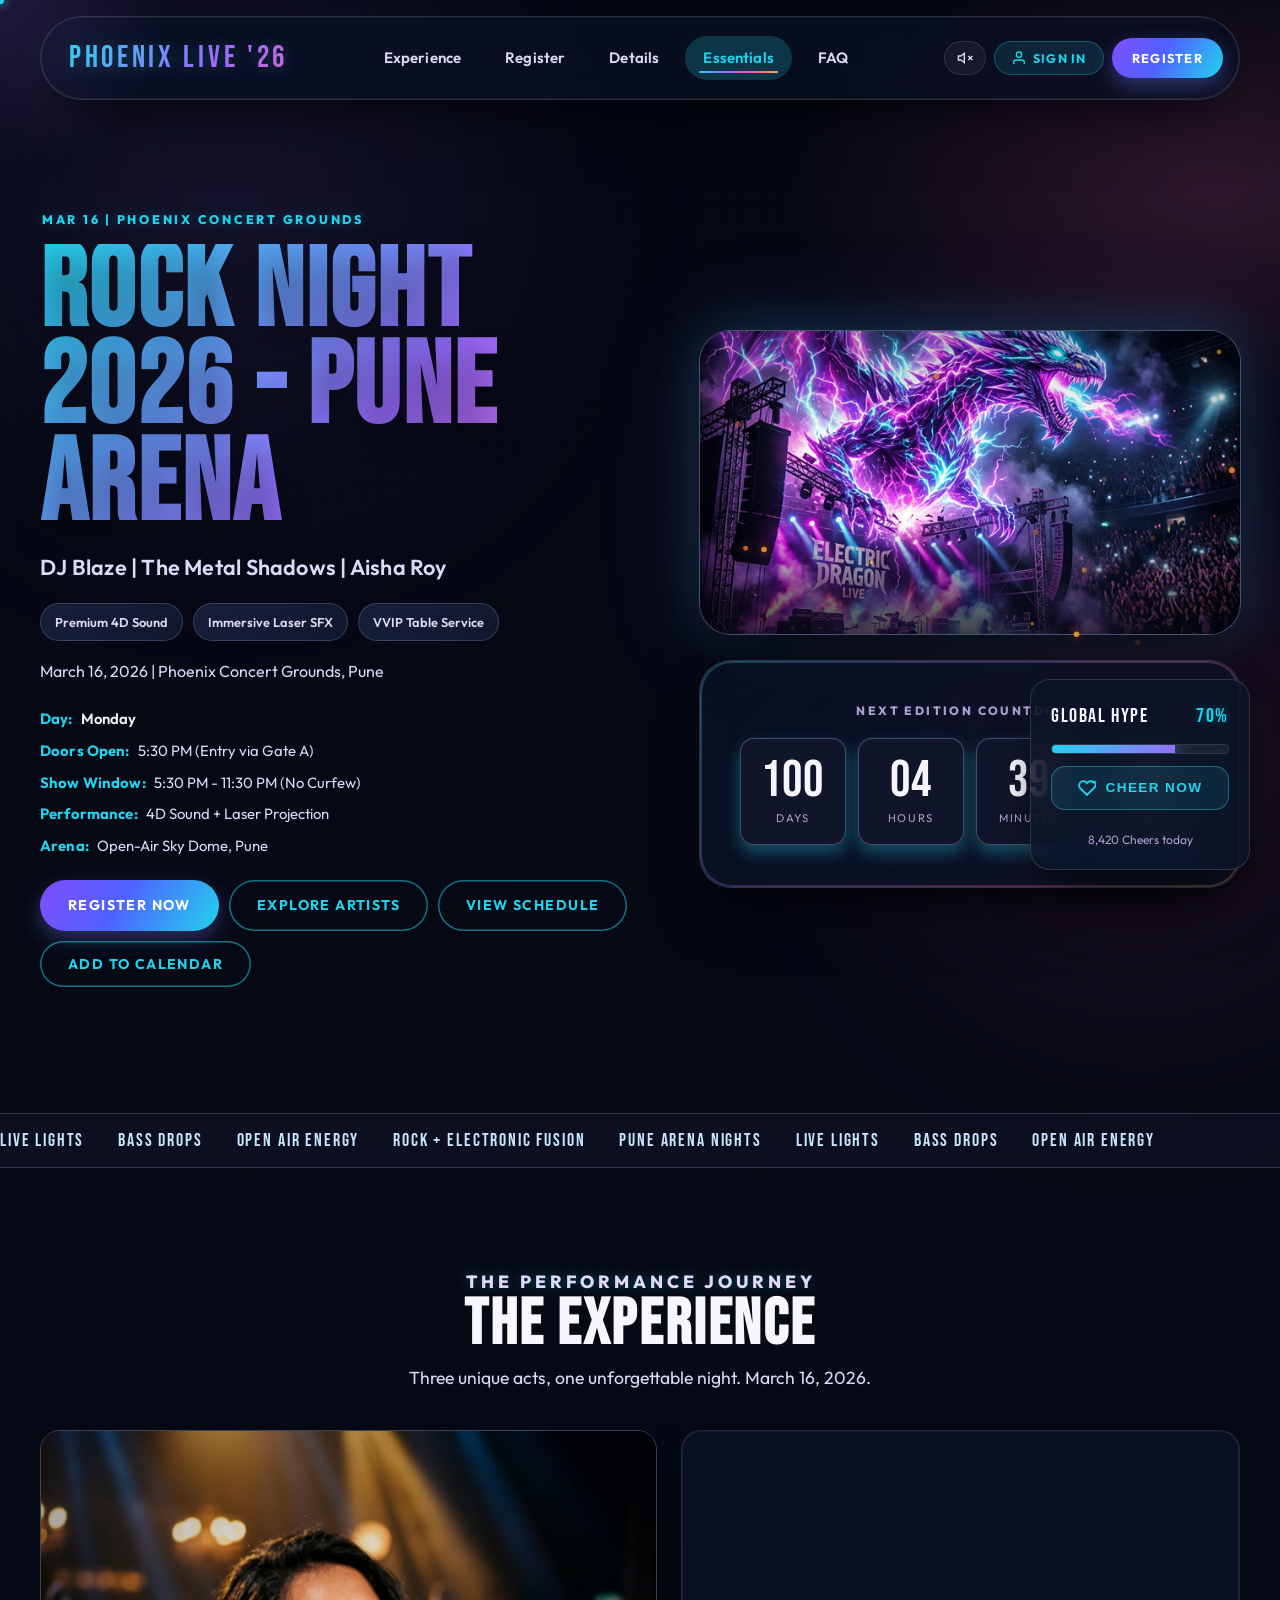
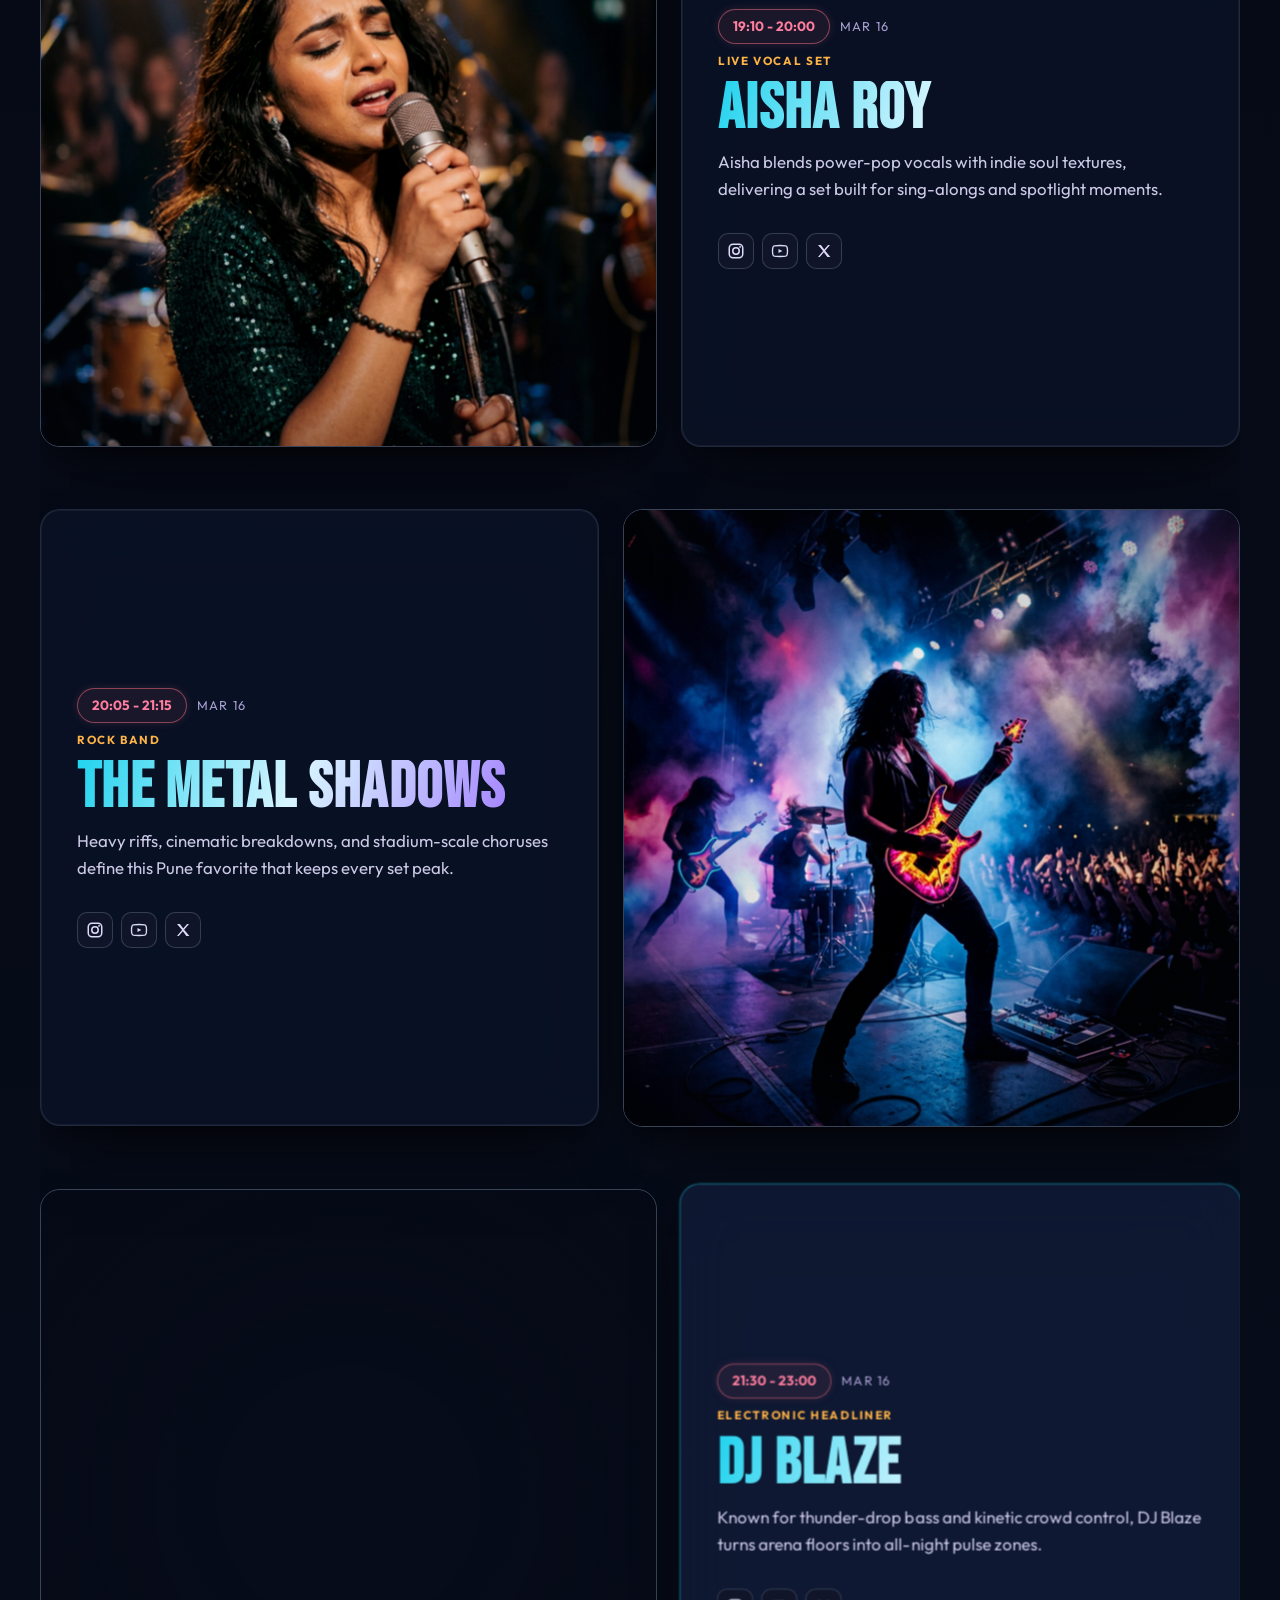
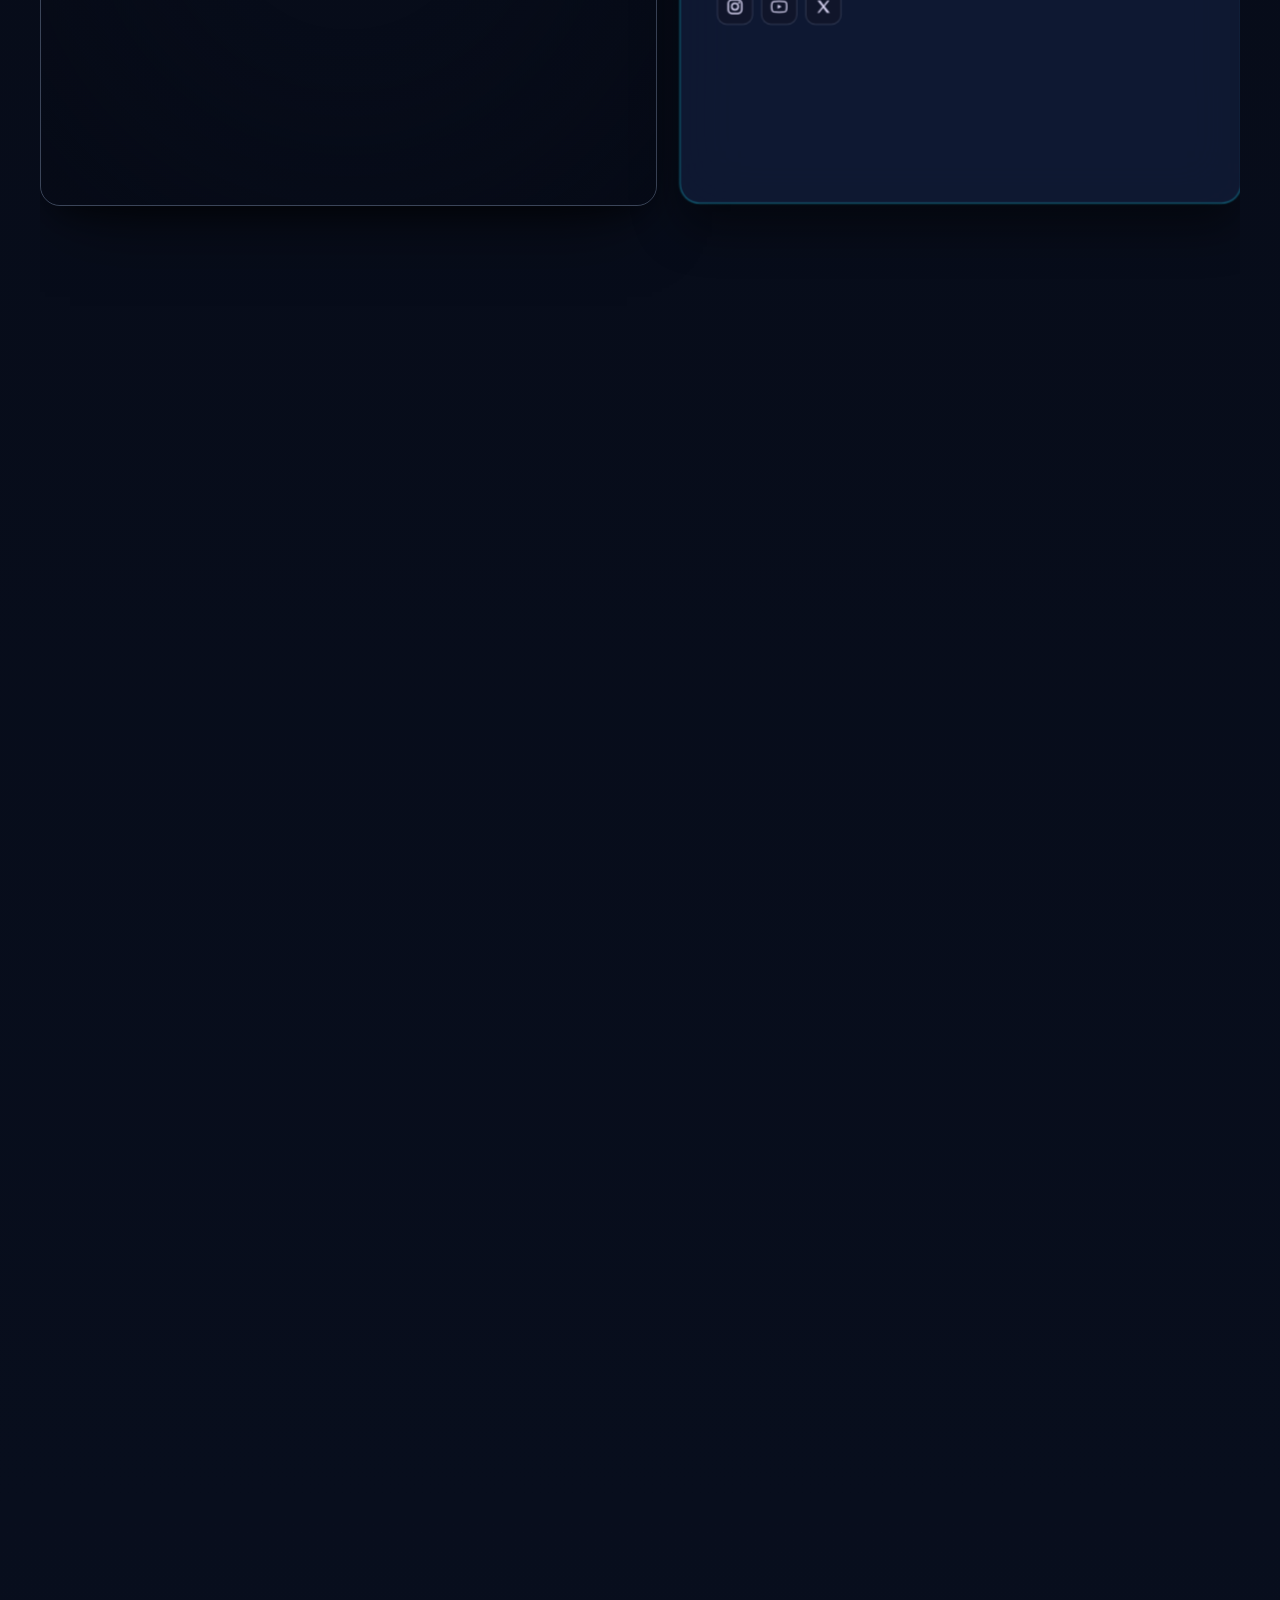
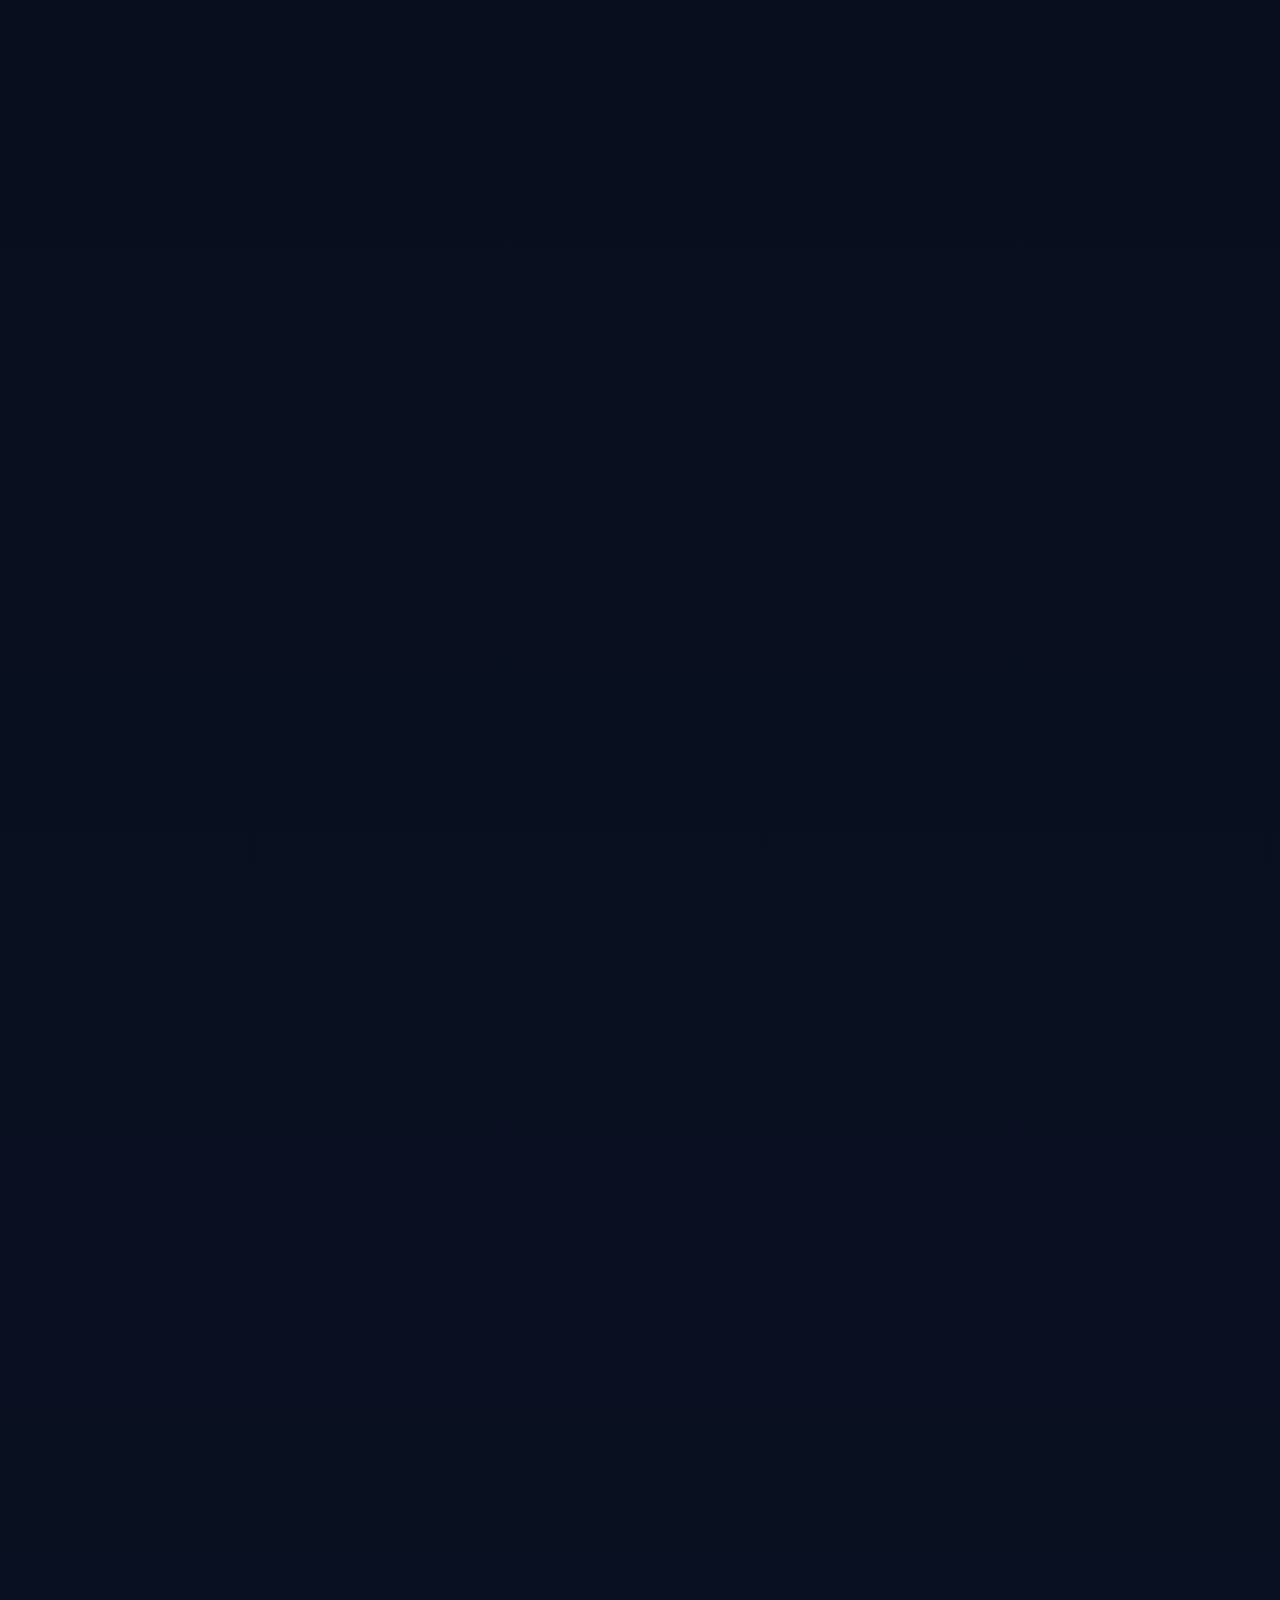
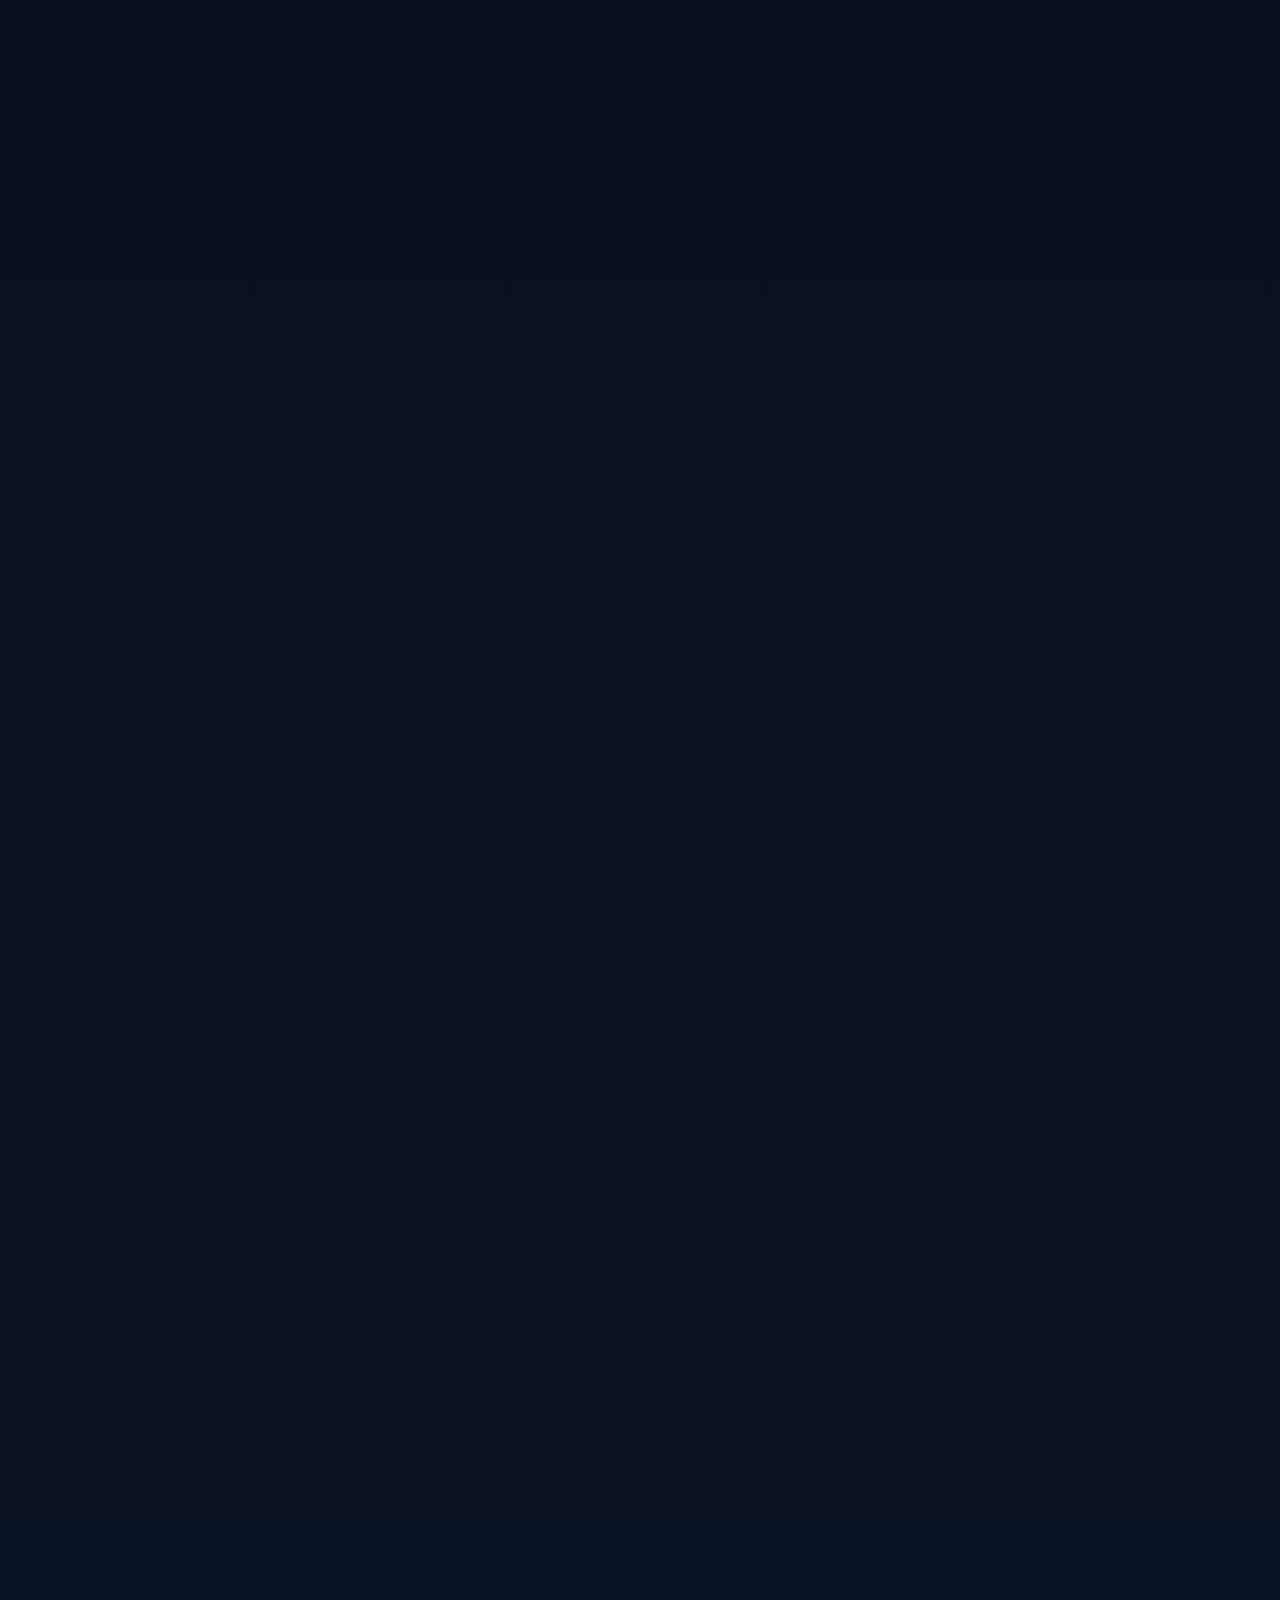
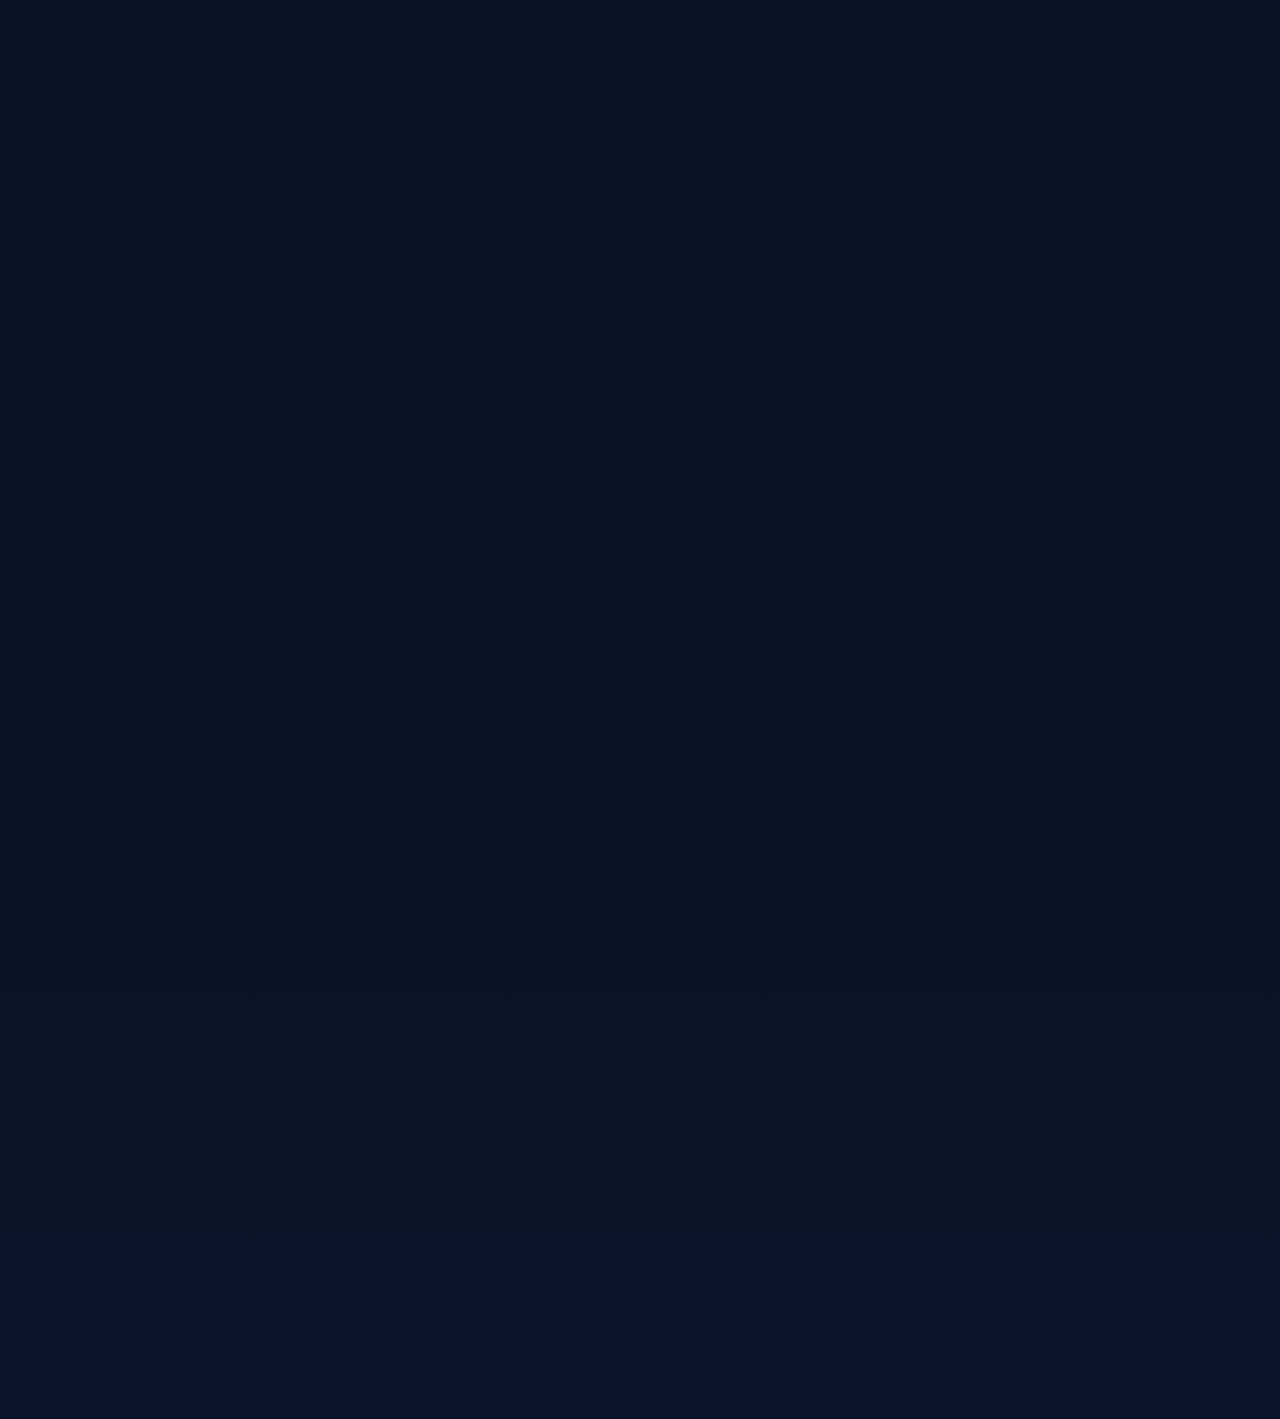
==== index.html @ 8faa4c9f "Fix: Restored stable background audio (Midnight Ride) and Spotify tracks for artist modals" ====
<!DOCTYPE html>
<html lang="en">

<head>
  <meta charset="UTF-8" />
  <meta name="viewport" content="width=device-width, initial-scale=1.0" />
  <title>PHOENIX LIVE '26 | Rock Night - Pune Arena</title>
  <meta name="description"
    content="Official event landing page for Rock Night 2026 - Pune Arena featuring DJ Blaze, The Metal Shadows, and Aisha Roy." />
  <meta name="theme-color" content="#050812" />
  <link rel="canonical" href="https://vishh70.github.io/Live-Concert-Event-Landing-Page/" />
  <link rel="preconnect" href="https://fonts.googleapis.com" />
  <link rel="preconnect" href="https://fonts.gstatic.com" crossorigin />
  <link href="https://fonts.googleapis.com/css2?family=Bebas+Neue&family=Outfit:wght@300;400;500;600;700&display=swap"
    rel="stylesheet" />
  <link rel="icon" type="image/svg+xml" href="assets/favicon.svg" />
  <link rel="manifest" href="manifest.webmanifest" />
  <link rel="preload" as="image" href="electric_dragon_concert_hero_1772381931809.png" fetchpriority="high" />

  <meta property="og:title" content="PHOENIX LIVE '26 | Rock Night" />
  <meta property="og:description"
    content="Witness Pune's biggest live music event of 2026. Featuring DJ Blaze, The Metal Shadows, and Aisha Roy." />
  <meta property="og:type" content="website" />
  <meta property="og:url" content="https://vishh70.github.io/Live-Concert-Event-Landing-Page/" />
  <meta property="og:image" content="assets/dj-blaze.webp" />
  <meta name="twitter:card" content="summary_large_image" />
  <meta name="twitter:title" content="PHOENIX LIVE '26 | Rock Night" />
  <meta name="twitter:description"
    content="Witness Pune's biggest live music event of 2026. Featuring DJ Blaze, The Metal Shadows, and Aisha Roy." />
  <meta name="twitter:image" content="assets/dj-blaze.webp" />
  <script type="application/ld+json">
    {
      "@context": "https://schema.org",
      "@type": "MusicEvent",
      "name": "PHOENIX LIVE '26 - Pune Arena",
      "startDate": "2026-03-16T17:30:00+05:30",
      "endDate": "2026-03-16T23:00:00+05:30",
      "eventStatus": "https://schema.org/EventScheduled",
      "eventAttendanceMode": "https://schema.org/OfflineEventAttendanceMode",
      "location": {
        "@type": "Place",
        "name": "Phoenix Concert Grounds",
        "address": {
          "@type": "PostalAddress",
          "addressLocality": "Pune",
          "addressRegion": "Maharashtra",
          "addressCountry": "IN"
        }
      },
      "organizer": {
        "@type": "Organization",
        "name": "C C Company"
      },
      "performer": [
        {
          "@type": "MusicGroup",
          "name": "The Metal Shadows"
        },
        {
          "@type": "MusicGroup",
          "name": "DJ Blaze"
        },
        {
          "@type": "Person",
          "name": "Aisha Roy"
        }
      ]
    }
  </script>

  <link rel="stylesheet" href="styles.css" />
</head>

<body>
  <!-- Preloader -->
  <div id="preloader" class="preloader" aria-hidden="true">
    <div class="preloader__content">
      <div class="preloader__ring"></div>
      <div class="preloader__ring preloader__ring--2"></div>
      <div class="preloader__brand">PHOENIX LIVE '26</div>
      <p class="preloader__tagline">Rock Night 2026</p>
      <div class="preloader__bar-track">
        <div class="preloader__bar-fill" id="preloader-bar"></div>
      </div>
    </div>
  </div>

  <div id="custom-cursor" class="custom-cursor" aria-hidden="true"></div>
  <div class="ambient ambient--one" aria-hidden="true"></div>
  <div class="ambient ambient--two" aria-hidden="true"></div>
  <div class="noise-layer" aria-hidden="true"></div>
  <a class="skip-link" href="#main-content">Skip to content</a>
  <noscript class="noscript-banner">Enable JavaScript for countdown, smooth navigation, and form feedback.</noscript>
  <div class="scroll-progress" aria-hidden="true"><span id="scroll-progress-bar"></span></div>

  <header class="site-header glass">
    <a class="brand" href="#hero">PHOENIX LIVE '26</a>
    <nav aria-label="Primary">
      <ul class="nav-links" id="primary-nav">
        <li><a href="#experience">Experience</a></li>
        <li><a href="#register">Register</a></li>
        <li><a href="#details">Details</a></li>
        <li><a href="#essentials">Essentials</a></li>
        <li><a href="#rules-faq">FAQ</a></li>
      </ul>
    </nav>
    <div class="header-actions">
      <button class="btn btn--small btn--audio" id="audio-toggle" type="button" aria-label="Toggle Ambient Audio" title="Play Ambient Sound">
        <svg id="audio-icon-off" viewBox="0 0 24 24" width="16" height="16" fill="none" stroke="currentColor" stroke-width="2">
          <polygon points="11 5 6 9 2 9 2 15 6 15 11 19 11 5"></polygon>
          <line x1="23" y1="9" x2="17" y2="15"></line>
          <line x1="17" y1="9" x2="23" y2="15"></line>
        </svg>
        <svg id="audio-icon-on" viewBox="0 0 24 24" width="16" height="16" fill="none" stroke="currentColor" stroke-width="2" style="display: none;">
          <polygon points="11 5 6 9 2 9 2 15 6 15 11 19 11 5"></polygon>
          <path d="M19.07 4.93a10 10 0 0 1 0 14.14M15.54 8.46a5 5 0 0 1 0 7.07"></path>
        </svg>
      </button>
      <button class="btn btn--small btn--account" id="account-badge" type="button" aria-label="Account">
        <svg viewBox="0 0 24 24" width="16" height="16" fill="none" stroke="currentColor" stroke-width="2">
          <path d="M20 21v-2a4 4 0 0 0-4-4H8a4 4 0 0 0-4 4v2" />
          <circle cx="12" cy="7" r="4" />
        </svg>
        <span id="account-badge-label">Sign In</span>
      </button>
      <a class="btn btn--small" href="#register">Register</a>
    </div>
    <button class="hamburger" aria-label="Toggle navigation menu" aria-expanded="false" aria-controls="primary-nav">
      <span></span><span></span><span></span>
    </button>
  </header>
  <button class="nav-backdrop" id="nav-backdrop" type="button" aria-label="Close menu" hidden></button>

  <main id="main-content">
    <section id="hero" class="hero section">
      <div class="hero__copy reveal">
        <p class="eyebrow">Mar 16 | Phoenix Concert Grounds</p>
        <h1 class="glitch-hover" data-text="Rock Night 2026 - Pune Arena">Rock Night 2026 - Pune Arena</h1>
        <p class="hero__lineup">DJ Blaze | The Metal Shadows | Aisha Roy</p>
        <div class="hero__chips" aria-label="Event highlights">
          <span>Premium 4D Sound</span>
          <span>Immersive Laser SFX</span>
          <span>VVIP Table Service</span>
        </div>
        <p class="hero__meta">
          <time id="event-date-time" datetime="2026-03-16T17:30:00+05:30">March 16, 2026</time> | Phoenix Concert
          Grounds, Pune
        </p>
        <ul class="hero__facts" aria-label="Event quick facts">
          <li><span>Day:</span> <strong id="event-day-label">Monday Night</strong></li>
          <li><span>Doors Open:</span> 5:30 PM (Entry via Gate A)</li>
          <li><span>Show Window:</span> 5:30 PM - 11:30 PM (No Curfew)</li>
          <li><span>Performance:</span> 4D Sound + Laser Projection</li>
          <li><span>Arena:</span> Open-Air Sky Dome, Pune</li>
        </ul>
        <div class="hero__actions">
          <a class="btn" href="#register">Register Now</a>
          <a class="btn btn--ghost" href="#experience">Explore Artists</a>
          <a class="btn btn--ghost" href="#details">View Schedule</a>
          <button class="btn btn--ghost" id="add-calendar-btn" type="button">Add To Calendar</button>
        </div>
        <p class="calendar-status" id="calendar-status" aria-live="polite" role="status"></p>
      </div>

      <div class="hero__visual reveal parallax" id="hero-visual-area" data-speed="0.12">
        <canvas id="ember-canvas" aria-hidden="true"></canvas>
        <div class="hero__image-wrap">
          <img src="electric_dragon_concert_hero_1772381931809.png"
            alt="Majestic electric dragon emerging from the stage" class="hero__dragon" width="1600" height="900"
            decoding="async" fetchpriority="high" />
        </div>
        <aside class="countdown glass" aria-label="Event countdown timer" role="timer" aria-live="off">
          <p class="countdown__label" aria-live="polite">Countdown Snapshot</p>
          <div class="countdown__grid">
            <div class="counter">
              <span class="counter__value" data-unit="days">18</span>
              <span class="counter__unit">Days</span>
            </div>
            <div class="counter">
              <span class="counter__value" data-unit="hours">06</span>
              <span class="counter__unit">Hours</span>
            </div>
            <div class="counter">
              <span class="counter__value" data-unit="minutes">42</span>
              <span class="counter__unit">Minutes</span>
            </div>
            <div class="counter">
              <span class="counter__value" data-unit="seconds">10</span>
              <span class="counter__unit">Seconds</span>
            </div>
          </div>
        </aside>
      </div>
    </section>

    <section class="marquee-section" aria-label="Concert vibe banner">
      <div class="marquee-track">
        <span>LIVE LIGHTS</span>
        <span>BASS DROPS</span>
        <span>OPEN AIR ENERGY</span>
        <span>ROCK + ELECTRONIC FUSION</span>
        <span>PUNE ARENA NIGHTS</span>
        <span>LIVE LIGHTS</span>
        <span>BASS DROPS</span>
        <span>OPEN AIR ENERGY</span>
      </div>
    </section>

    <section id="experience" class="section">
      <div class="section-heading reveal">
        <p class="eyebrow">The Performance Journey</p>
        <h2>The Experience</h2>
        <p>Three unique acts, one unforgettable night. March 16, 2026.</p>
      </div>

      <div class="experience-stack">
        <article class="spotlight-section artist-card reveal active" id="spotlight-aisha" data-artist="aisha-roy">
          <div class="spotlight-image">
            <img src="assets/aisha-roy.webp" alt="Aisha Roy performing live vocal set." loading="lazy" decoding="async"
              width="640" height="640" />
          </div>
          <div class="spotlight-content glass">
            <div class="spotlight-header">
              <span class="spotlight-time">19:10 - 20:00</span>
              <span class="spotlight-date">Mar 16</span>
            </div>
            <span class="artist-role">Live Vocal Set</span>
            <h3>Aisha Roy</h3>
            <p>Aisha blends power-pop vocals with indie soul textures, delivering a set built for sing-alongs and
              spotlight moments.</p>
            <div class="artist-social" aria-label="Aisha Roy social links">
              <a href="https://instagram.com" target="_blank" rel="noopener noreferrer"
                aria-label="Aisha Roy on Instagram">
                <svg viewBox="0 0 24 24" width="18" height="18" aria-hidden="true">
                  <rect x="3" y="3" width="18" height="18" rx="5" ry="5" fill="none" stroke="currentColor"
                    stroke-width="2" />
                  <circle cx="12" cy="12" r="4.3" fill="none" stroke="currentColor" stroke-width="2" />
                  <circle cx="17.4" cy="6.6" r="1.2" fill="currentColor" />
                </svg>
              </a>
              <a href="https://youtube.com" target="_blank" rel="noopener noreferrer" aria-label="Aisha Roy on YouTube">
                <svg viewBox="0 0 24 24" width="18" height="18" aria-hidden="true">
                  <path
                    d="M22 12c0 2.2-.2 3.8-.6 5-.3.8-.9 1.4-1.7 1.7-1.2.4-3 .6-7.7.6s-6.5-.2-7.7-.6c-.8-.3-1.4-.9-1.7-1.7-.4-1.2-.6-2.8-.6-5s.2-3.8.6-5c.3-.8.9-1.4 1.7-1.7 1.2-.4 3-.6 7.7-.6s6.5.2 7.7.6c.8.3 1.4.9 1.7 1.7.4 1.2.6 2.8.6 5Z"
                    fill="none" stroke="currentColor" stroke-width="1.8" />
                  <path d="M10 9.2v5.6L15.2 12 10 9.2Z" fill="currentColor" />
                </svg>
              </a>
              <a href="https://x.com" target="_blank" rel="noopener noreferrer" aria-label="Aisha Roy on X">
                <svg viewBox="0 0 24 24" width="18" height="18" aria-hidden="true">
                  <path d="M4 4h3.9l4.4 6.1L17.4 4H20l-6.5 7.6L20.5 20h-4l-4.7-6.5L6.4 20H4l6.8-8L4 4Z"
                    fill="currentColor" />
                </svg>
              </a>
            </div>
          </div>
        </article>

        <article class="spotlight-section artist-card reveal" id="spotlight-metal" data-artist="metal-shadows">
          <div class="spotlight-image">
            <img src="assets/metal-shadows.webp" alt="The Metal Shadows rock band live performance." loading="lazy"
              decoding="async" width="640" height="640" />
          </div>
          <div class="spotlight-content glass">
            <div class="spotlight-header">
              <span class="spotlight-time">20:05 - 21:15</span>
              <span class="spotlight-date">Mar 16</span>
            </div>
            <span class="artist-role">Rock Band</span>
            <h3>The Metal Shadows</h3>
            <p>Heavy riffs, cinematic breakdowns, and stadium-scale choruses define this Pune favorite that keeps every
              set peak.</p>
            <div class="artist-social" aria-label="The Metal Shadows social links">
              <a href="https://instagram.com" target="_blank" rel="noopener noreferrer"
                aria-label="The Metal Shadows on Instagram">
                <svg viewBox="0 0 24 24" width="18" height="18" aria-hidden="true">
                  <rect x="3" y="3" width="18" height="18" rx="5" ry="5" fill="none" stroke="currentColor"
                    stroke-width="2" />
                  <circle cx="12" cy="12" r="4.3" fill="none" stroke="currentColor" stroke-width="2" />
                  <circle cx="17.4" cy="6.6" r="1.2" fill="currentColor" />
                </svg>
              </a>
              <a href="https://youtube.com" target="_blank" rel="noopener noreferrer"
                aria-label="The Metal Shadows on YouTube">
                <svg viewBox="0 0 24 24" width="18" height="18" aria-hidden="true">
                  <path
                    d="M22 12c0 2.2-.2 3.8-.6 5-.3.8-.9 1.4-1.7 1.7-1.2.4-3 .6-7.7.6s-6.5-.2-7.7-.6c-.8-.3-1.4-.9-1.7-1.7-.4-1.2-.6-2.8-.6-5s.2-3.8.6-5c.3-.8.9-1.4 1.7-1.7 1.2-.4 3-.6 7.7-.6s6.5.2 7.7.6c.8.3 1.4.9 1.7 1.7.4 1.2.6 2.8.6 5Z"
                    fill="none" stroke="currentColor" stroke-width="1.8" />
                  <path d="M10 9.2v5.6L15.2 12 10 9.2Z" fill="currentColor" />
                </svg>
              </a>
              <a href="https://x.com" target="_blank" rel="noopener noreferrer" aria-label="The Metal Shadows on X">
                <svg viewBox="0 0 24 24" width="18" height="18" aria-hidden="true">
                  <path d="M4 4h3.9l4.4 6.1L17.4 4H20l-6.5 7.6L20.5 20h-4l-4.7-6.5L6.4 20H4l6.8-8L4 4Z"
                    fill="currentColor" />
                </svg>
              </a>
            </div>
          </div>
        </article>

        <article class="spotlight-section artist-card reveal" id="spotlight-blaze" data-artist="dj-blaze">
          <div class="spotlight-image">
            <img src="assets/dj-blaze.webp" alt="DJ Blaze electronic headliner performance." loading="lazy"
              decoding="async" width="640" height="640" />
          </div>
          <div class="spotlight-content glass">
            <div class="spotlight-header">
              <span class="spotlight-time">21:30 - 23:00</span>
              <span class="spotlight-date">Mar 16</span>
            </div>
            <span class="artist-role">Electronic Headliner</span>
            <h3>DJ Blaze</h3>
            <p>Known for thunder-drop bass and kinetic crowd control, DJ Blaze turns arena floors into all-night pulse
              zones.</p>
            <div class="artist-social" aria-label="DJ Blaze social links">
              <a href="https://instagram.com" target="_blank" rel="noopener noreferrer"
                aria-label="DJ Blaze on Instagram">
                <svg viewBox="0 0 24 24" width="18" height="18" aria-hidden="true">
                  <rect x="3" y="3" width="18" height="18" rx="5" ry="5" fill="none" stroke="currentColor"
                    stroke-width="2" />
                  <circle cx="12" cy="12" r="4.3" fill="none" stroke="currentColor" stroke-width="2" />
                  <circle cx="17.4" cy="6.6" r="1.2" fill="currentColor" />
                </svg>
              </a>
              <a href="https://youtube.com" target="_blank" rel="noopener noreferrer" aria-label="DJ Blaze on YouTube">
                <svg viewBox="0 0 24 24" width="18" height="18" aria-hidden="true">
                  <path
                    d="M22 12c0 2.2-.2 3.8-.6 5-.3.8-.9 1.4-1.7 1.7-1.2.4-3 .6-7.7.6s-6.5-.2-7.7-.6c-.8-.3-1.4-.9-1.7-1.7-.4-1.2-.6-2.8-.6-5s.2-3.8.6-5c.3-.8.9-1.4 1.7-1.7 1.2-.4 3-.6 7.7-.6s6.5.2 7.7.6c.8.3 1.4.9 1.7 1.7.4 1.2.6 2.8.6 5Z"
                    fill="none" stroke="currentColor" stroke-width="1.8" />
                  <path d="M10 9.2v5.6L15.2 12 10 9.2Z" fill="currentColor" />
                </svg>
              </a>
              <a href="https://x.com" target="_blank" rel="noopener noreferrer" aria-label="DJ Blaze on X">
                <svg viewBox="0 0 24 24" width="18" height="18" aria-hidden="true">
                  <path d="M4 4h3.9l4.4 6.1L17.4 4H20l-6.5 7.6L20.5 20h-4l-4.7-6.5L6.4 20H4l6.8-8L4 4Z"
                    fill="currentColor" />
                </svg>
              </a>
            </div>
          </div>
        </article>
      </div>
    </section>

    <section id="register" class="section">
      <div class="section-heading reveal">
        <p class="eyebrow">Quick Registration</p>
        <h2>Reserve Your Spot</h2>
        <p>Submit your details to get event pass updates and access instructions.</p>
      </div>

      <article class="glass panel reveal register-panel">
        <div class="register-layout">
          <aside class="register-perks">
            <h3>Pass Benefits</h3>
            <ul>
              <li>Priority check-in lane</li>
              <li>Pre-show lineup updates by email</li>
              <li>On-ground helpdesk support</li>
              <li>Early access for VIP ticket holders</li>
            </ul>
            <div class="ticket-tiers" aria-label="Ticket categories">
              <h4>Ticket Categories</h4>
              <ul>
                <li><span>General Admission</span><strong>INR 1499</strong></li>
                <li><span>VIP Arena Pass</span><strong>INR 2999</strong></li>
                <li><span>Crew Pit Access</span><strong>INR 4499</strong></li>
              </ul>
            </div>
          </aside>

          <div class="register-form-wrap">
            <!-- Auth Gate: shown when user has no account -->
            <div id="auth-gate" class="auth-gate" hidden>
              <div class="auth-gate__content glass">
                <svg viewBox="0 0 24 24" width="48" height="48" fill="none" stroke="currentColor" stroke-width="2">
                  <rect x="3" y="11" width="18" height="11" rx="2" ry="2" />
                  <path d="M7 11V7a5 5 0 0 1 10 0v4" />
                </svg>
                <h3>Create Your Account First</h3>
                <p>Register a free Phoenix Tribe account to book tickets, receive e-tickets, and track your history.</p>
                <button class="btn" id="auth-gate-btn" type="button">Create Account</button>
              </div>
            </div>
            <form id="register-form" class="register-form" novalidate aria-describedby="register-trust register-status">
              <label for="full-name">
                Full Name
                <input id="full-name" type="text" name="fullName" autocomplete="name" minlength="2" required />
              </label>
              <label for="email-address">
                Email
                <input id="email-address" type="email" name="email" autocomplete="email" pattern="[a-z0-9._%+\-]+@[a-z0-9.\-]+\.[a-z]{2,}$" required />
                <small class="email-notice" style="color: var(--cyan); margin-top: 4px; display: block; font-size: 0.85em;">
                  <svg viewBox="0 0 24 24" width="12" height="12" fill="none" stroke="currentColor" stroke-width="2" style="vertical-align: middle; margin-right: 4px; margin-bottom: 2px;">
                    <polyline points="22 7 13.5 15.5 8.5 10.5 2 17"></polyline>
                    <polyline points="16 7 22 7 22 13"></polyline>
                  </svg>
                  Your official, real digital ticket will be sent here. No demos.
                </small>
              </label>
              <label for="phone-number">
                Phone
                <input id="phone-number" type="tel" name="phone" autocomplete="tel" inputmode="tel" minlength="8"
                  maxlength="20" pattern="[0-9+\-() ]{8,20}" required />
              </label>
              <label for="ticket-count">
                Tickets
                <select id="ticket-count" name="tickets" required>
                  <option value="">Select ticket count</option>
                  <option value="1">1 Ticket</option>
                  <option value="2">2 Tickets</option>
                  <option value="3">3 Tickets</option>
                  <option value="4">4 Tickets</option>
                </select>
              </label>
              <label for="pass-type">
                Preferred Pass
                <select id="pass-type" name="passType" required>
                  <option value="">Choose pass type</option>
                  <option value="General Admission">General Admission</option>
                  <option value="VIP Arena Pass">VIP Arena Pass</option>
                  <option value="Crew Pit Access">Crew Pit Access</option>
                </select>
              </label>
              <label for="city-name">
                City (Optional)
                <input id="city-name" type="text" name="city" autocomplete="address-level2" maxlength="40" />
              </label>
              <label for="special-requests" class="field--full">
                Special Requests (Optional)
                <textarea id="special-requests" name="specialRequests" rows="4" maxlength="180"
                  placeholder="Accessibility help, seating preference, or support request..."></textarea>
                <small id="request-counter" class="request-counter">0 / 180</small>
              </label>
              <button class="btn register-submit" type="submit">Submit Registration</button>
            </form>
            <p id="register-trust" class="register-trust">Secure form. We only send event updates.</p>
            <p class="register-note">Need assistance? Use the Special Requests box and our support desk will contact
              you.
            </p>
            <ul class="register-assurance" aria-label="Registration trust indicators">
              <li>Fast confirmation workflow</li>
              <li>No spam messaging</li>
              <li>Support team response before event day</li>
            </ul>
            <div class="trust-seals" aria-label="Security and Trust badges">
              <div class="seal">
                <svg viewBox="0 0 24 24" width="18" height="18" fill="none" stroke="currentColor" stroke-width="2">
                  <rect x="3" y="11" width="18" height="11" rx="2" ry="2" />
                  <path d="M7 11V7a5 5 0 0 1 10 0v4" />
                </svg>
                <span>SSL Secure Checkout</span>
              </div>
              <div class="seal">
                <svg viewBox="0 0 24 24" width="18" height="18" fill="none" stroke="currentColor" stroke-width="2">
                  <path d="M12 22s8-4 8-10V5l-8-3-8 3v7c0 6 8 10 8 10z" />
                </svg>
                <span>Official Event Partner</span>
              </div>
              <div class="seal">
                <svg viewBox="0 0 24 24" width="18" height="18" fill="none" stroke="currentColor" stroke-width="2">
                  <polyline points="22 7 13.5 15.5 8.5 10.5 2 17" />
                  <polyline points="16 7 22 7 22 13" />
                </svg>
                <span>Instant E-ticket Delivery</span>
              </div>
            </div>
            <p id="register-status" class="register-status" aria-live="polite" role="status"></p>
          </div>
        </div>
      </article>
    </section>

    <section id="details" class="section">
      <div class="section-heading reveal">
        <p class="eyebrow">Know Before You Go</p>
        <h2>Event Details</h2>
        <p>Schedule, venue layout, promoter section, event rules, and FAQs.</p>
      </div>

      <div class="details-layout">
        <article class="glass panel reveal">
          <h3>Schedule</h3>
          <ul class="schedule">
            <li><span>5:30 PM</span> Gates Open</li>
            <li><span>6:15 PM</span> Opening DJ Set</li>
            <li><span>7:10 PM</span> Aisha Roy Live</li>
            <li><span>8:05 PM</span> The Metal Shadows</li>
            <li><span>9:30 PM</span> DJ Blaze Headline Set</li>
            <li><span>11:00 PM</span> Closing Visual Show</li>
          </ul>
          <div class="schedule-notes" aria-label="Schedule notes">
            <p><strong>Main Stage:</strong> All performances are on the primary arena stage with no venue switching.</p>
            <p><strong>Set Changeovers:</strong> Light and audio transitions are pre-timed to keep energy continuous.
            </p>
          </div>
        </article>

        <article class="glass panel reveal venue-premium-panel">
          <div class="venue-section-head" style="display: none;">
            <h3>Detailed Venue Layout</h3>
            <p class="venue-loc-sub">Phoenix Concert Grounds | Stage zones, gates, and service points</p>
          </div>

          <div class="venue-big-display">
            <div class="venue-image-container">
              <img src="assets/venue_map_final.png"
                alt="Detailed Professional 3D Isometric Venue Map for Rock Night 2026 Pune Arena"
                class="venue-map-image" loading="lazy" />
            </div>
          </div>

          <div class="map-location">
            <div class="map-header">
              <span class="eyebrow">Interactive Access</span>
              <h3>Live Venue Location</h3>
            </div>
            <p class="map-address" id="venue-address">Phoenix Concert Grounds, Pune, Maharashtra, India</p>
            <div class="map-actions">
              <button class="btn btn--ghost map-copy-btn" id="copy-address-btn" type="button">Copy Address</button>
              <a class="btn btn--ghost map-open-btn" href="https://maps.google.com/?q=Phoenix+Concert+Grounds+Pune"
                target="_blank" rel="noopener noreferrer">Open Map</a>
            </div>
            <p class="map-copy-status" id="copy-address-status" role="status" aria-live="polite"></p>
            <div class="map-frame-wrap">
              <iframe
                src="https://www.google.com/maps/embed?pb=!1m18!1m12!1m3!1d3782.265587136065!2d73.91411517592477!3d18.56206148253457!2m3!1f0!2f0!3f0!3m2!1i1024!2i768!4f13.1!3m3!1m2!1s0x3bc2c147b8b2023d%3A0x4032ef6590f7797c!2sPhoenix%20Marketcity%20Pune!5e0!3m2!1sen!2sin!4v1714555555555!5m2!1sen!2sin"
                width="100%" height="450" style="border:0;" allowfullscreen="" loading="lazy"
                title="Google Maps Location for Pune Arena"></iframe>
            </div>
            <p class="map-footer-text">Click the map above to get turn-by-turn directions to Phoenix Concert Grounds.
            </p>
          </div>
        </article>
      </div>

      <article class="glass panel reveal promoter">
        <h3>Promoter:</h3>
        <p>C C Company</p>
        <small>Official event operations, artist coordination, and on-ground production partner.</small>
      </article>

      <article id="essentials" class="glass panel reveal essentials">
        <h3>Event Essentials</h3>
        <ul>
          <li><strong>Entry Gates:</strong> Gate A (main), Gate B and Gate C (secondary access).</li>
          <li><strong>Help Zones:</strong> First Aid, Restrooms, Food Court, and Merch Zone are marked on the map.</li>
          <li><strong>Reporting Time:</strong> Arrive at least 30 minutes before your preferred performance.</li>
          <li><strong>Support:</strong> On-ground helpdesk available from 5:00 PM until event close.</li>
        </ul>
      </article>

      <article class="glass panel reveal operations-guide">
        <h3>Operations & Safety Flow</h3>
        <ul>
          <li><strong>Security Scan:</strong> Mandatory bag and metal screening at all gates.</li>
          <li><strong>Queue Priority:</strong> VIP and accessibility lanes are marked near Gate A.</li>
          <li><strong>Medical Response:</strong> First Aid desk with emergency routing staff is active throughout the
            show.</li>
          <li><strong>Exit Sequence:</strong> Controlled stage-wise dispersal begins after closing visuals.</li>
        </ul>
      </article>

      <article class="glass panel reveal planner-guide">
        <div class="planner-head">
          <h3>Personal Event Planner</h3>
          <button class="btn btn--ghost planner-reset-btn" id="planner-reset-btn" type="button">Reset Checklist</button>
        </div>
        <p class="planner-sub">Mark items as you prepare. Your checklist is saved on this device.</p>
        <ul class="planner-list" id="planner-list">
          <li>
            <label><input type="checkbox" data-plan="id" /> Carry government ID and registration confirmation</label>
          </li>
          <li>
            <label><input type="checkbox" data-plan="route" /> Finalize route and expected arrival window</label>
          </li>
          <li>
            <label><input type="checkbox" data-plan="payments" /> Keep payment method ready for food and merch</label>
          </li>
          <li>
            <label><input type="checkbox" data-plan="support" /> Save helpdesk and emergency contact details</label>
          </li>
        </ul>
        <div class="planner-progress" aria-live="polite">
          <p id="planner-progress-text">0 / 4 complete</p>
          <div class="planner-progress-track" aria-hidden="true">
            <span id="planner-progress-fill"></span>
          </div>
        </div>
        <p class="planner-status" id="planner-status" role="status" aria-live="polite"></p>
      </article>

      <article class="glass panel reveal travel-guide">
        <h3>Travel & Parking Guide</h3>
        <ul>
          <li><strong>Metro + Cab:</strong> Use nearby metro stop, then ride-share to Gate A for fastest entry.</li>
          <li><strong>Parking:</strong> Paid parking is managed near Gate B and Gate C, subject to availability.</li>
          <li><strong>Drop-off Window:</strong> Recommended between 4:45 PM and 5:20 PM to avoid gate congestion.</li>
          <li><strong>Post-show Exit:</strong> Follow staff lanes for staggered and safer crowd movement.</li>
        </ul>
      </article>

      <div id="rules-faq" class="details-layout details-layout--compact">
        <article class="glass panel reveal">
          <h3>Event Rules</h3>
          <ul class="rules">
            <li>Government ID is mandatory for entry verification.</li>
            <li>Outside food, beverages, and professional cameras are not allowed.</li>
            <li>Security screening at all entrances is compulsory.</li>
            <li>Entry may be denied for unsafe or disruptive behavior.</li>
          </ul>
        </article>

        <article class="glass panel reveal">
          <h3>FAQs</h3>
          <label class="faq-search-label" for="faq-search">Search FAQs</label>
          <input id="faq-search" class="faq-search" type="search" placeholder="Type keyword like parking, ID, entry..."
            autocomplete="off" />
          <details>
            <summary>Is re-entry allowed after exiting the venue?</summary>
            <p>No, passes are valid for single entry only.</p>
          </details>
          <details>
            <summary>Is parking available at the venue?</summary>
            <p>Yes, paid parking is available near Gate B and Gate C.</p>
          </details>
          <details>
            <summary>Can minors attend the event?</summary>
            <p>Guests under 18 must be accompanied by an adult and carry valid ID.</p>
          </details>
          <details>
            <summary>What time should I arrive for smoother entry?</summary>
            <p>Plan to arrive by 5:00 PM to complete screening and settle in before the first set.</p>
          </details>
          <details>
            <summary>Where can I get support inside the venue?</summary>
            <p>Visit the helpdesk near Gate A or approach the First Aid zone for urgent assistance.</p>
          </details>
          <details>
            <summary>What should I carry for faster check-in?</summary>
            <p>Carry a valid government ID, registration confirmation, and keep bags compact for quick screening.</p>
          </details>
          <p id="faq-empty-state" class="faq-empty-state" hidden>No matching FAQ found. Try another keyword.</p>
        </article>
      </div>
    </section>

    <!-- Partners & Sponsors -->
    <section id="sponsors" class="section reveal" data-reveal="soft">
      <div class="section-heading">
        <p class="eyebrow">Strategic Partners</p>
        <h2>The Collective Behind the Show</h2>
      </div>
      <div class="sponsors-grid">
        <div class="sponsor-item glass">
          <span class="sponsor-logo">CRESCIFY</span>
          <p>Main Stage Partner</p>
        </div>
        <div class="sponsor-item glass">
          <span class="sponsor-logo">VELOCITY</span>
          <p>Lighting & SFX</p>
        </div>
        <div class="sponsor-item glass">
          <span class="sponsor-logo">AQUASTREAM</span>
          <p>Hydration Partner</p>
        </div>
        <div class="sponsor-item glass">
          <span class="sponsor-logo">NITRO GEN</span>
          <p>Energy Partner</p>
        </div>
      </div>
    </section>

  </main>

  <footer class="site-footer reveal" data-reveal="soft">
    <div class="footer-grid">
      <div class="footer-col brand-col">
        <div class="brand">PHOENIX LIVE '26</div>
        <p>The ultimate rock and electronic experience. Pushing the boundaries of live production and cinematic visuals in Pune Arena.</p>
        <div class="footer-social" style="margin-top: 24px;">
          <a href="#" aria-label="Instagram">
            <svg viewBox="0 0 24 24" width="20" height="20" fill="none" stroke="currentColor" stroke-width="2">
              <rect x="2" y="2" width="20" height="20" rx="5" ry="5"></rect>
              <path d="M16 11.37A4 4 0 1 1 12.63 8 4 4 0 0 1 16 11.37z"></path>
              <line x1="17.5" y1="6.5" x2="17.51" y2="6.5"></line>
            </svg>
          </a>
          <a href="#" aria-label="Twitter">
            <svg viewBox="0 0 24 24" width="20" height="20" fill="none" stroke="currentColor" stroke-width="2">
              <path d="M23 3a10.9 10.9 0 0 1-3.14 1.53 4.48 4.48 0 0 0-7.86 3v1A10.66 10.66 0 0 1 3 4s-4 9 5 13a11.64 11.64 0 0 1-7 2c9 5 20 0 20-11.5a4.5 4.5 0 0 0-.08-.83A7.72 7.72 0 0 0 23 3z"></path>
            </svg>
          </a>
          <a href="#" aria-label="YouTube">
            <svg viewBox="0 0 24 24" width="20" height="20" fill="none" stroke="currentColor" stroke-width="2">
              <path d="M22.54 6.42a2.78 2.78 0 0 0-1.94-2C18.88 4 12 4 12 4s-6.88 0-8.6.46a2.78 2.78 0 0 0-1.94 2A29 29 0 0 0 1 11.75a29 29 0 0 0 .46 5.33A2.78 2.78 0 0 0 3.4 19c1.72.46 8.6.46 8.6.46s6.88 0 8.6-.46a2.78 2.78 0 0 0 1.94-2 29 29 0 0 0 .46-5.25 29 29 0 0 0-.46-5.33z"></path>
              <polygon points="9.75 15.02 15.5 11.75 9.75 8.48 9.75 15.02"></polygon>
            </svg>
          </a>
        </div>
      </div>
      <div class="footer-col links-col">
        <h4>Explore</h4>
        <ul>
          <li><a href="#hero">Tickets</a></li>
          <li><a href="#experience">Artists</a></li>
          <li><a href="#details">Venue Map</a></li>
          <li><a href="#details">Schedule</a></li>
        </ul>
      </div>
      <div class="footer-col links-col">
        <h4>Support</h4>
        <ul>
          <li><a href="#details">FAQ</a></li>
          <li><a href="mailto:support@phoenixlive.com">Contact Us</a></li>
          <li><a href="#">Privacy Policy</a></li>
          <li><a href="#">Terms of Service</a></li>
        </ul>
      </div>
    </div>
    <div class="footer-bottom">
      <div class="footer-credits">
        <p>© 2026 PHOENIX LIVE Arena Pune.</p>
        <p class="team-label">ARCHON Stage Group Production</p>
      </div>
      <p class="site-footer__stamp">Verified Build 2026.03.16</p>
    </div>
  </footer>


  <!-- Registration Success Modal -->
  <div id="register-modal" class="modal-overlay" aria-hidden="true" hidden>
    <div class="modal-content glass">
      <div class="modal-header">
        <div class="success-icon">
          <svg viewBox="0 0 24 24" width="48" height="48" fill="none" stroke="currentColor" stroke-width="3">
            <polyline points="20 6 9 17 4 12"></polyline>
          </svg>
        </div>
        <h2>Registration Confirmed!</h2>
        <p>You're heading to PHOENIX LIVE '26</p>
      </div>
      <div class="modal-body">
        <div class="digital-pass-wrap" id="digital-pass-preview" hidden>
          <div class="digital-pass glass">
            <div class="pass-header">
              <span class="pass-label">PHOENIX LIVE '26</span>
              <span class="pass-id">#PX-9921</span>
            </div>
            <div class="pass-main">
              <div class="pass-row">
                <div class="pass-col">
                  <label>Attendee</label>
                  <span id="pass-name">---</span>
                </div>
                <div class="pass-col">
                  <label>Tier</label>
                  <span id="pass-tier">---</span>
                </div>
              </div>
              <div class="pass-row">
                <div class="pass-col">
                  <label>Quantity</label>
                  <span id="pass-qty">---</span>
                </div>
                <div class="pass-col">
                  <label>Gate</label>
                  <span>Gate A</span>
                </div>
              </div>
            </div>
            <div class="pass-qr" id="pass-qr-container">
              <!-- Default SVG replaced by Javascript QRCode -->
              <svg viewBox="0 0 100 100" width="80" height="80">
                <path d="M0 0h30v10h-20v20h-10zM70 0h30v30h-10v-20h-20zM0 70h10v20h20v10h-30zM70 100v-10h20v-20h10v30z"
                  fill="currentColor" />
                <rect x="25" y="25" width="10" height="10" fill="currentColor" />
                <rect x="45" y="25" width="10" height="10" fill="currentColor" />
                <rect x="65" y="25" width="10" height="10" fill="currentColor" />
                <rect x="25" y="45" width="10" height="10" fill="currentColor" />
                <rect x="45" y="45" width="10" height="10" fill="currentColor" />
                <rect x="65" y="45" width="10" height="10" fill="currentColor" />
                <rect x="25" y="65" width="10" height="10" fill="currentColor" />
                <rect x="45" y="65" width="10" height="10" fill="currentColor" />
                <rect x="65" y="65" width="10" height="10" fill="currentColor" />
              </svg>
              <small>Check-in at gate</small>
            </div>
          </div>
        </div>

        <div class="ticket-preview" id="modal-summary-view">
          <div class="ticket-field">
            <span>Attendee</span>
            <strong id="modal-name">---</strong>
          </div>
          <div class="ticket-field">
            <span>Email</span>
            <strong id="modal-email">---</strong>
          </div>
          <div class="ticket-field">
            <span>Pass Type</span>
            <strong id="modal-pass">---</strong>
          </div>
          <div class="ticket-field">
            <span>Quantity</span>
            <strong id="modal-tickets">---</strong>
          </div>
        </div>
        <div class="automation-logs" id="modal-logs-view">
          <div class="log-item" id="log-email">
            <svg viewBox="0 0 24 24" width="16" height="16" fill="none" stroke="currentColor" stroke-width="2">
              <path d="M4 4h16c1.1 0 2 .9 2 2v12c0 1.1-.9 2-2 2H4c-1.1 0-2-.9-2-2V6c0-1.1.9-2 2-2z" />
              <polyline points="22,6 12,13 2,6" />
            </svg>
            <span>Sending e-ticket to inbox...</span>
          </div>
          <div class="log-item" id="log-sms">
            <svg viewBox="0 0 24 24" width="16" height="16" fill="none" stroke="currentColor" stroke-width="2">
              <path d="M21 15a2 2 0 0 1-2 2H7l4-4H7l3-3H7V5a2 2 0 0 1 2-2h10a2 2 0 0 1 2 2z" />
            </svg>
            <span>SMS confirmation outbound...</span>
          </div>
          <div class="log-item" id="log-live-mail">
            <svg viewBox="0 0 24 24" width="16" height="16" fill="none" stroke="currentColor" stroke-width="3">
              <path d="M22 11.08V12a10 10 0 1 1-5.93-9.14" />
              <polyline points="22 4 12 14.01 9 11.01" />
            </svg>
            <span>LIVE: Ticket dispatched to your inbox!</span>
          </div>
        </div>
      </div>
      <div class="modal-footer">
        <button class="btn btn--ghost" id="view-pass-btn">Wallet Pass</button>
        <button class="btn" id="view-email-btn">View E-ticket</button>
        <button class="btn" id="modal-close-btn">Finish</button>
      </div>
    </div>
  </div>

  <!-- Account Registration Modal -->
  <div id="account-modal" class="modal-overlay" aria-hidden="true" hidden>
    <div class="modal-content glass account-modal-content">
      <div class="modal-header">
        <div class="success-icon account-icon">
          <svg viewBox="0 0 24 24" width="48" height="48" fill="none" stroke="currentColor" stroke-width="2">
            <path d="M16 21v-2a4 4 0 0 0-4-4H5a4 4 0 0 0-4 4v2" />
            <circle cx="8.5" cy="7" r="4" />
            <line x1="20" y1="8" x2="20" y2="14" />
            <line x1="23" y1="11" x2="17" y2="11" />
          </svg>
        </div>
        <h2 id="account-modal-title">Join the Phoenix Tribe</h2>
        <p>Create your account to book tickets and track your history.</p>
      </div>
      <div class="modal-body">
        <form id="account-form" class="register-form" novalidate>
          <label for="acct-name">
            Full Name
            <input id="acct-name" type="text" name="acctName" autocomplete="name" minlength="2" required />
          </label>
          <label for="acct-email">
            Email
            <input id="acct-email" type="email" name="acctEmail" autocomplete="email" pattern="[a-z0-9._%+\-]+@[a-z0-9.\-]+\.[a-z]{2,}$" required />
            <small class="email-notice" style="color: var(--cyan); margin-top: 4px; display: block; font-size: 0.85em;">
              A real, valid email is required to receive your actual event tickets.
            </small>
          </label>
          <label for="acct-phone">
            Phone
            <input id="acct-phone" type="tel" name="acctPhone" autocomplete="tel" inputmode="tel" minlength="8"
              maxlength="20" pattern="[0-9+\-() ]{8,20}" required />
          </label>
          <label for="acct-city">
            City (Optional)
            <input id="acct-city" type="text" name="acctCity" autocomplete="address-level2" maxlength="40" />
          </label>
          <button class="btn register-submit" type="submit">Create My Account</button>
        </form>
        <p id="account-status" class="register-status" aria-live="polite" role="status"></p>

        <!-- Logged-in Profile View (toggled after login) -->
        <div id="account-profile-view" class="account-profile-view" hidden>
          <div class="profile-card glass">
            <div class="profile-avatar" id="profile-avatar">A</div>
            <h3 id="profile-display-name">---</h3>
            <p id="profile-display-email">---</p>
            <p id="profile-display-phone">---</p>
          </div>
          <div class="profile-actions">
            <button class="btn btn--ghost" id="view-history-btn" type="button">
              <svg viewBox="0 0 24 24" width="16" height="16" fill="none" stroke="currentColor" stroke-width="2">
                <path d="M12 8v4l3 3" />
                <circle cx="12" cy="12" r="10" />
              </svg>
              My Ticket History
            </button>
            <button class="btn btn--ghost btn--danger" id="logout-btn" type="button">Sign Out</button>
          </div>
        </div>
      </div>
      <div class="modal-footer">
        <button class="btn" id="account-modal-close" type="button">Close</button>
      </div>
    </div>
  </div>

  <!-- Ticket History Modal -->
  <div id="history-modal" class="modal-overlay" aria-hidden="true" hidden>
    <div class="modal-content glass history-modal-content">
      <div class="modal-header">
        <div class="success-icon history-icon">
          <svg viewBox="0 0 24 24" width="48" height="48" fill="none" stroke="currentColor" stroke-width="2">
            <path d="M12 8v4l3 3" />
            <circle cx="12" cy="12" r="10" />
          </svg>
        </div>
        <h2>My Ticket History</h2>
        <p>All your past registrations and e-tickets.</p>
      </div>
      <div class="modal-body">
        <div id="history-list" class="history-list">
          <p class="history-empty" id="history-empty">No tickets yet. Register for an event to see your history here!
          </p>
        </div>
      </div>
      <div class="modal-footer">
        <button class="btn btn--ghost" id="history-clear-btn" type="button">Clear History</button>
        <button class="btn" id="history-modal-close" type="button">Close</button>
      </div>
    </div>
  </div>

  <audio id="ambient-audio" loop preload="auto">
    <source src="https://files.freemusicarchive.org/storage-freemusicarchive-org/music/no_curator/Ketsa/The_Lost_Files/Ketsa_-_04_-_Midnight_Ride.mp3" type="audio/mpeg">
    <!-- Midnight Ride by Ketsa - High Quality Rock Instrumental -->
  </audio>

  <!-- Global Hype Meter -->
  <!-- Artist Bio Modal -->
  <div id="artist-modal" class="artist-modal" hidden>
    <div class="artist-modal__content">
      <button class="artist-modal__close" id="artist-modal-close" type="button" aria-label="Close modal">
        <svg viewBox="0 0 24 24" width="24" height="24" fill="none" stroke="currentColor" stroke-width="2.5">
          <line x1="18" y1="6" x2="6" y2="18"></line>
          <line x1="6" y1="6" x2="18" y2="18"></line>
        </svg>
      </button>
      <div class="artist-modal__body">
        <div class="artist-modal__visual">
          <img id="artist-modal-img" src="" alt="" class="artist-modal__image">
        </div>
        <div class="artist-modal__info">
          <h2 id="artist-modal-name" class="artist-modal__name">Artist Name</h2>
          <p id="artist-modal-bio" class="artist-modal__bio"></p>
          <div id="spotify-container" class="spotify-embed"></div>
        </div>
      </div>
    </div>
  </div>

  <aside class="hype-meter" id="hype-meter" aria-label="Event Hype Meter">
    <div class="hype-meter__label">
      GLOBAL HYPE <span id="hype-percent">0%</span>
    </div>
    <div class="hype-meter__track">
      <div class="hype-meter__fill" id="hype-fill" style="width: 0%;"></div>
    </div>
    <button class="btn--cheer" id="cheer-btn" type="button">
      <svg viewBox="0 0 24 24" width="18" height="18" fill="none" stroke="currentColor" stroke-width="2.5">
        <path d="M20.84 4.61a5.5 5.5 0 0 0-7.78 0L12 5.67l-1.06-1.06a5.5 5.5 0 0 0-7.78 7.78l1.06 1.06L12 21.23l8.84-8.84 1.06-1.06a5.5 5.5 0 0 0 0-7.78z"></path>
      </svg>
      CHEER NOW
    </button>
    <p style="margin: 8px 0 0; font-size: 0.75rem; color: var(--text-muted); text-align: center;">
      <span id="cheer-count">0</span> Cheers today
    </p>
  </aside>

  <!-- Email Automation SDK (EmailJS) -->
  <script type="text/javascript" src="https://cdn.jsdelivr.net/npm/@emailjs/browser@3/dist/email.min.js"></script>
  
  <!-- Dynamic QR Code Library -->
  <script src="https://cdnjs.cloudflare.com/ajax/libs/qrcodejs/1.0.0/qrcode.min.js"></script>
  
  <!-- Firebase SDKs (Compat Version for Vanilla JS) -->
  <script src="https://www.gstatic.com/firebasejs/10.8.0/firebase-app-compat.js"></script>
  <script src="https://www.gstatic.com/firebasejs/10.8.0/firebase-firestore-compat.js"></script>

  <script src="script.js?v=20260316-elite-v2" defer></script>
</body>

</html>
---- styles.css ----
:root {
  color-scheme: dark;

  --bg-prime: #050812;
  --bg-sec: #0b1428;
  --surface: #131f3a;
  --glass: rgba(11, 19, 38, 0.74);

  --plum: #9a6bff;
  --rose: #ff5ca8;
  --amber: #ffb347;
  --cyan: #22d3ee;
  --coral: #ff7e9f;
  --neon-glow: 0 0 20px rgba(154, 107, 255, 0.4);

  --text-base: #f7f6ff;
  --text-dim: #ddd9f8;
  --text-muted: #a99fd0;

  --grad-premium: linear-gradient(135deg, var(--cyan), var(--plum) 35%, var(--rose) 70%, var(--amber));
  --grad-surface: linear-gradient(155deg, rgba(25, 34, 63, 0.45), rgba(13, 18, 38, 0.3));
  --grad-action: linear-gradient(122deg, #814dff, #5061ff 44%, var(--cyan));
  --grad-focus: linear-gradient(120deg, var(--cyan), #7c4dff);
  --border-glass: 1px solid rgba(255, 255, 255, 0.14);
  --border-subtle: 1px solid rgba(193, 218, 255, 0.2);
  --border-soft: 1px solid rgba(193, 218, 255, 0.28);

  --radius-xl: 32px;
  --radius-lg: 20px;
  --radius-md: 14px;
  --radius-sm: 10px;

  --ff-display: "Bebas Neue", Impact, sans-serif;
  --ff-refined: "Outfit", "Inter", system-ui, sans-serif;

  --ease-main: cubic-bezier(0.16, 1, 0.3, 1);
  --ease-soft: cubic-bezier(0.22, 1, 0.36, 1);
  --ease-out-expo: cubic-bezier(0.19, 1, 0.22, 1);

  --shadow-lux: 0 16px 34px -14px rgba(0, 0, 0, 0.6), 0 36px 70px -30px rgba(0, 0, 0, 0.65);
  --shadow-soft: 0 10px 24px rgba(0, 0, 0, 0.4);
  --max-width: 1200px;
  --header-height: 84px;
}

/* ========== Preloader ========== */
.preloader {
  position: fixed;
  inset: 0;
  z-index: 9999;
  display: flex;
  align-items: center;
  justify-content: center;
  background: radial-gradient(ellipse at 50% 40%, #0d1a35, var(--bg-prime) 70%);
  opacity: 1;
  visibility: visible;
  transform: scale(1);
  filter: blur(0);
  transition:
    opacity 0.72s var(--ease-main),
    visibility 0.72s var(--ease-main),
    transform 0.72s var(--ease-main),
    filter 0.72s var(--ease-main);
}

.preloader::before {
  content: "";
  position: absolute;
  width: min(64vw, 540px);
  aspect-ratio: 1;
  left: 50%;
  top: 50%;
  transform: translate(-50%, -50%);
  border-radius: 50%;
  background: radial-gradient(circle, rgba(34, 211, 238, 0.16), rgba(154, 107, 255, 0.1) 45%, transparent 72%);
  animation: preloader-bg-drift 9s ease-in-out infinite alternate;
  pointer-events: none;
}

.preloader.is-active {
  opacity: 1;
  visibility: visible;
}

.preloader.loaded {
  opacity: 0;
  visibility: hidden;
  pointer-events: none;
  /* Shatter effect transitions */
  perspective: 1000px;
}

.preloader.shattering {
  background: transparent;
  transition: background 0.4s ease;
}

.preloader__shard {
  position: absolute;
  background: var(--bg-prime);
  background-image: radial-gradient(ellipse at 50% 40%, #0d1a35, var(--bg-prime) 70%);
  pointer-events: none;
  z-index: 10000;
  will-change: transform, opacity;
}

@keyframes shard-shatter {
  0% {
    transform: translate(0, 0) rotate(0deg) scale(1);
    opacity: 1;
  }
  100% {
    transform: translate(var(--shard-x), var(--shard-y)) rotate(var(--shard-r)) scale(0);
    opacity: 0;
  }
}

.preloader__content {
  text-align: center;
  position: relative;
  transform: translateY(8px) scale(0.985);
  opacity: 0;
  animation: preloader-content-in 0.72s var(--ease-main) 0.12s forwards;
  will-change: transform, opacity;
}

.preloader.loaded .preloader__content {
  opacity: 0;
  transform: translateY(-14px) scale(0.97);
}

.preloader__ring {
  position: absolute;
  top: 50%;
  left: 50%;
  width: 180px;
  height: 180px;
  margin: -90px 0 0 -90px;
  border-radius: 50%;
  border: 2px solid transparent;
  border-top-color: var(--cyan);
  border-right-color: var(--plum);
  animation: preloader-spin 1.6s linear infinite;
  opacity: 0.58;
  will-change: transform, opacity;
}

.preloader__ring--2 {
  width: 140px;
  height: 140px;
  margin: -70px 0 0 -70px;
  border-top-color: var(--rose);
  border-right-color: var(--amber);
  animation: preloader-spin-reverse 2s linear infinite;
  opacity: 0.48;
}

.preloader.is-ready .preloader__ring {
  opacity: 0.82;
  animation-duration: 1.05s;
}

.preloader.is-ready .preloader__ring--2 {
  opacity: 0.72;
  animation-duration: 1.2s;
}

.preloader__brand {
  font-family: var(--ff-display);
  font-size: clamp(2.8rem, 8vw, 4.5rem);
  letter-spacing: 0.15em;
  background: var(--grad-premium);
  background-size: 300% auto;
  -webkit-background-clip: text;
  background-clip: text;
  color: transparent;
  animation: gradient-move 2.6s linear infinite, preloader-pulse 2.3s var(--ease-soft) infinite;
  filter: drop-shadow(0 0 20px rgba(154, 107, 255, 0.45));
  position: relative;
  z-index: 2;
}

.preloader__brand::after {
  content: "PHOENIX LIVE '26";
  position: absolute;
  inset: 0;
  -webkit-text-fill-color: transparent;
  -webkit-text-stroke: 1px rgba(34, 211, 238, 0.2);
  z-index: -1;
  filter: blur(4px);
  animation: preloader-pulse 2s ease-in-out infinite;
}

.preloader__tagline {
  margin: 8px 0 28px;
  font-size: 0.9rem;
  font-weight: 600;
  letter-spacing: 0.25em;
  text-transform: uppercase;
  color: var(--text-muted);
  animation: preloader-pulse 2s ease-in-out infinite;
}

.preloader__bar-track {
  width: clamp(200px, 30vw, 260px);
  height: 4px;
  border-radius: 999px;
  background: rgba(148, 163, 184, 0.16);
  border: 1px solid rgba(193, 218, 255, 0.14);
  margin: 0 auto;
  overflow: hidden;
  box-shadow: inset 0 0 0 1px rgba(34, 211, 238, 0.08);
}

.preloader__bar-fill {
  width: 0%;
  height: 100%;
  background: var(--grad-premium);
  background-size: 300% 100%;
  border-radius: 999px;
  animation: progress-shimmer 2s ease infinite;
  transition: width 0.28s var(--ease-soft);
}

.preloader.is-ready .preloader__bar-fill {
  box-shadow: 0 0 18px rgba(34, 211, 238, 0.45);
}

@keyframes preloader-content-in {
  from {
    opacity: 0;
    transform: translateY(8px) scale(0.985);
  }

  to {
    opacity: 1;
    transform: translateY(0) scale(1);
  }
}

@keyframes preloader-bg-drift {
  from {
    transform: translate(-50%, -50%) scale(0.94);
    opacity: 0.62;
  }

  to {
    transform: translate(-50%, -50%) scale(1.08);
    opacity: 0.96;
  }
}

@keyframes preloader-spin {
  to {
    transform: rotate(360deg);
  }
}

@keyframes preloader-spin-reverse {
  to {
    transform: rotate(-360deg);
  }
}

@keyframes preloader-pulse {

  0%,
  100% {
    opacity: 0.5;
  }

  50% {
    opacity: 1;
  }
}

body.is-loading {
  overflow: hidden;
}

*,
*::before,
*::after {
  box-sizing: border-box;
}

html {
  scroll-behavior: smooth;
  scroll-padding-top: calc(var(--header-height) + 24px);
}

body {
  margin: 0;
  min-height: 100vh;
  font-family: var(--ff-refined);
  line-height: 1.6;
  color: var(--text-base);
  background:
    radial-gradient(820px 420px at 8% -5%, rgba(154, 107, 255, 0.2), transparent 58%),
    radial-gradient(700px 380px at 95% 2%, rgba(255, 92, 168, 0.16), transparent 62%),
    radial-gradient(760px 420px at 50% 110%, rgba(34, 211, 238, 0.13), transparent 65%),
    linear-gradient(180deg, var(--bg-prime), var(--bg-sec));
  -webkit-font-smoothing: antialiased;
  text-rendering: optimizeLegibility;
  overflow-x: hidden;
  cursor: none; /* Hide default cursor */
}

a, button, input {
  cursor: none; /* Inherit none, will rely on custom cursor */
}

[hidden] {
  display: none !important;
}

a {
  color: inherit;
  text-decoration: none;
}

button,
input,
select,
a {
  -webkit-tap-highlight-color: transparent;
}

img,
svg {
  display: block;
  max-width: 100%;
}

ul {
  margin: 0;
  padding: 0;
  list-style: none;
}

::selection {
  background: rgba(34, 211, 238, 0.28);
  color: var(--text-base);
}

.skip-link {
  position: fixed;
  left: 10px;
  top: 10px;
  z-index: 1200;
  padding: 10px 14px;
  border-radius: 10px;
  color: #ffffff;
  background: var(--plum);
  border: 1px solid rgba(255, 255, 255, 0.24);
  transform: translateY(-160%);
  transition: transform 0.2s var(--ease-main);
}

.skip-link:focus-visible {
  transform: translateY(0);
}

.noscript-banner {
  position: sticky;
  top: 0;
  z-index: 1150;
  margin: 0;
  padding: 8px 12px;
  text-align: center;
  font-size: 0.86rem;
  background: var(--surface);
  color: var(--text-dim);
  border-bottom: var(--border-subtle);
}

.scroll-progress {
  position: fixed;
  inset: 0 0 auto 0;
  z-index: 1100;
  height: 3px;
  pointer-events: none;
}

#scroll-progress-bar {
  display: block;
  width: 0;
  height: 100%;
  background: var(--grad-premium);
  transition: width 0.08s linear;
}

.ambient {
  position: fixed;
  border-radius: 999px;
  filter: blur(110px);
  pointer-events: none;
  z-index: -3;
  opacity: 0.2;
}

.ambient--one {
  width: min(60vw, 750px);
  height: min(60vw, 750px);
  left: -150px;
  top: -180px;
  background: radial-gradient(circle, rgba(154, 107, 255, 0.72), transparent 72%);
  animation: drift-one 24s ease-in-out infinite alternate;
}

.ambient--two {
  width: min(58vw, 680px);
  height: min(58vw, 680px);
  right: -200px;
  bottom: -200px;
  background: radial-gradient(circle, rgba(255, 92, 168, 0.68), transparent 72%);
  animation: drift-two 28s ease-in-out infinite alternate;
}

.noise-layer {
  position: fixed;
  inset: 0;
  z-index: -2;
  opacity: 0.05;
  pointer-events: none;
  background-image:
    radial-gradient(rgba(255, 255, 255, 0.22) 0.4px, transparent 0.4px),
    radial-gradient(rgba(255, 255, 255, 0.16) 0.4px, transparent 0.4px);
  background-size: 4px 4px, 5px 5px;
  background-position: 0 0, 2px 2px;
}

.glass {
  background: var(--glass);
  backdrop-filter: blur(28px) saturate(1.6);
  -webkit-backdrop-filter: blur(28px) saturate(1.6);
  border: var(--border-glass);
  box-shadow:
    var(--shadow-lux),
    inset 0 0 0 1px rgba(255, 255, 255, 0.05);
}

.site-header {
  position: fixed;
  top: 16px;
  left: 50%;
  transform: translateX(-50%);
  width: min(var(--max-width), calc(100% - 32px));
  height: var(--header-height);
  border-radius: 999px;
  border: var(--border-glass);
  background: rgba(9, 16, 33, 0.8);
  backdrop-filter: blur(20px) saturate(1.6);
  -webkit-backdrop-filter: blur(20px) saturate(1.6);
  display: flex;
  align-items: center;
  justify-content: space-between;
  padding: 0 16px 0 28px;
  z-index: 900;
  transition: all 0.4s var(--ease-main);
}

.site-header.scrolled {
  top: 8px;
  height: calc(var(--header-height) - 12px);
  box-shadow: var(--shadow-lux);
  background: rgba(10, 18, 36, 0.96);
}

.brand {
  font-family: var(--ff-display);
  font-size: clamp(1.6rem, 2.4vw, 2.1rem);
  letter-spacing: 0.12em;
  background: var(--grad-premium);
  background-size: 200% auto;
  -webkit-background-clip: text;
  background-clip: text;
  color: transparent;
  white-space: nowrap;
  filter: drop-shadow(0 2px 8px rgba(34, 211, 238, 0.25));
  transition: all 0.4s var(--ease-soft);
  animation: gradient-move 6s linear infinite;
}

.brand:hover {
  transform: scale(1.05);
  filter: drop-shadow(0 4px 12px rgba(34, 211, 238, 0.45)) brightness(1.2);
}

.nav-links {
  display: flex;
  align-items: center;
  gap: 8px;
}

.nav-links a {
  position: relative;
  display: inline-flex;
  align-items: center;
  padding: 10px 18px;
  border-radius: 999px;
  color: var(--text-dim);
  font-size: 0.94rem;
  font-weight: 600;
  letter-spacing: 0.01em;
  transition: all 0.3s var(--ease-soft);
}

.nav-links a::after {
  content: "";
  position: absolute;
  left: 14px;
  right: 14px;
  bottom: 7px;
  height: 2px;
  border-radius: 20px;
  background: var(--grad-premium);
  transform: scaleX(0);
  transform-origin: center;
  transition: transform 0.24s var(--ease-main);
}

.nav-links a:hover,
.nav-links a:focus-visible {
  color: var(--cyan);
  background: rgba(34, 211, 238, 0.14);
}

.nav-links a.is-active {
  color: var(--cyan);
  background: rgba(34, 211, 238, 0.2);
}

.nav-links a.is-active::after {
  transform: scaleX(1);
}

.btn {
  display: inline-flex;
  align-items: center;
  justify-content: center;
  border: none;
  border-radius: 999px;
  padding: 14px 28px;
  font-family: var(--ff-refined);
  font-size: 0.88rem;
  font-weight: 700;
  text-transform: uppercase;
  letter-spacing: 0.1em;
  background: var(--grad-action);
  color: #ffffff;
  cursor: pointer;
  transition: all 0.4s var(--ease-main);
  box-shadow: 0 8px 20px rgba(111, 125, 255, 0.34);
  position: relative;
  overflow: hidden;
  touch-action: manipulation;
}

.btn::before {
  content: '';
  position: absolute;
  top: 0;
  left: -100%;
  width: 100%;
  height: 100%;
  background: linear-gradient(90deg,
      transparent,
      rgba(255, 255, 255, 0.2),
      transparent);
  transition: 0.5s;
}

.btn:hover::before {
  left: 100%;
}

.btn:hover,
.btn:focus-visible {
  transform: translateY(-4px);
  box-shadow: 0 12px 32px rgba(34, 211, 238, 0.4), var(--neon-glow);
  filter: brightness(1.15);
}

.btn:active {
  transform: translateY(-1px);
}

.btn--small {
  padding: 10px 20px;
  font-size: 0.8rem;
}

.btn--ghost {
  background: transparent;
  color: var(--cyan);
  box-shadow: inset 0 0 0 1.5px rgba(34, 211, 238, 0.52);
}

.btn--ghost:hover,
.btn--ghost:focus-visible {
  background: rgba(34, 211, 238, 0.14);
  box-shadow: inset 0 0 0 1.5px var(--cyan), 0 8px 16px rgba(34, 211, 238, 0.22);
}

.hamburger {
  display: none;
  width: 42px;
  height: 42px;
  margin-left: auto;
  border: var(--border-subtle);
  border-radius: 12px;
  background: rgba(20, 24, 45, 0.9);
  align-items: center;
  justify-content: center;
  flex-direction: column;
  gap: 5px;
  cursor: pointer;
}

.hamburger span {
  width: 18px;
  height: 2px;
  border-radius: 999px;
  background: var(--text-base);
  transition: transform 0.22s ease, opacity 0.2s ease;
}

.hamburger.active span:nth-child(1) {
  transform: translateY(7px) rotate(45deg);
}

.hamburger.active span:nth-child(2) {
  opacity: 0;
}

.hamburger.active span:nth-child(3) {
  transform: translateY(-7px) rotate(-45deg);
}

.nav-backdrop {
  position: fixed;
  inset: 0;
  z-index: 790;
  border: 0;
  padding: 0;
  background: rgba(1, 2, 8, 0.52);
}

main {
  width: 100%;
  padding-top: calc(var(--header-height) + 22px);
}

.section {
  width: min(var(--max-width), calc(100% - 22px));
  margin: 0 auto;
  padding: clamp(56px, 8.2vw, 100px) 0;
}

#experience,
#register,
#details {
  content-visibility: auto;
  contain-intrinsic-size: 1px 920px;
}

.section-heading {
  max-width: 720px;
  margin: 0 auto clamp(22px, 4vw, 38px);
  text-align: center;
}

.section-heading h2 {
  margin: 0 0 10px;
  font-family: var(--ff-display);
  font-size: clamp(2.4rem, 6vw, 4rem);
  line-height: 0.9;
  letter-spacing: 0.04em;
  color: var(--text-base);
}

.section-heading p {
  margin: 0;
  color: var(--text-dim);
  font-size: clamp(0.98rem, 1.5vw, 1.1rem);
}

.eyebrow {
  display: inline-block;
  margin: 0 0 14px;
  padding-left: 2px;
  text-transform: uppercase;
  letter-spacing: 0.22em;
  font-weight: 800;
  font-size: 0.78rem;
  color: var(--cyan);
  text-shadow: 0 0 12px rgba(34, 211, 238, 0.32);
}

.hero {
  min-height: min(940px, calc(100vh - 12px));
  display: grid;
  grid-template-columns: minmax(0, 1.05fr) minmax(0, 0.95fr);
  gap: clamp(32px, 5vw, 60px);
  align-items: center;
}

.hero__visual {
  position: relative;
  display: flex;
  flex-direction: column;
  gap: 24px;
  align-items: center;
}

.hero__image-wrap {
  --hero-offset-x: 0px;
  --hero-offset-y: 0px;
  width: 100%;
  border-radius: var(--radius-xl);
  overflow: hidden;
  box-shadow:
    var(--shadow-lux),
    0 0 40px rgba(34, 211, 238, 0.14),
    0 0 80px rgba(154, 107, 255, 0.1);
  border: var(--border-soft);
  position: relative;
  background: var(--surface);
  transform: translate3d(var(--hero-offset-x), var(--hero-offset-y), 0);
  transition:
    transform 0.72s var(--ease-soft),
    box-shadow 0.45s var(--ease-main),
    border-color 0.45s var(--ease-main);
  will-change: transform;
}

#ember-canvas {
  position: absolute;
  top: 0;
  left: 0;
  width: 100%;
  height: 100%;
  pointer-events: none;
  z-index: 5;
  border-radius: var(--radius-xl);
}

.hero__image-wrap::after {
  content: "";
  position: absolute;
  inset: auto 0 0 0;
  height: 35%;
  pointer-events: none;
  background: linear-gradient(180deg, transparent, rgba(8, 8, 22, 0.7));
}

.hero__dragon {
  width: 100%;
  height: auto;
  aspect-ratio: 16 / 9;
  object-fit: cover;
  transition: transform 1.2s var(--ease-main);
}

.hero__visual:hover .hero__image-wrap {
  border-color: rgba(34, 211, 238, 0.38);
  box-shadow:
    var(--shadow-lux),
    0 0 52px rgba(34, 211, 238, 0.18),
    0 0 96px rgba(154, 107, 255, 0.15);
}

.hero__visual:hover .hero__dragon {
  transform: scale(1.065) translateY(-6px);
}

.hero__image-wrap::before {
  content: "";
  position: absolute;
  inset: 0;
  z-index: 2;
  box-shadow: inset 0 0 120px rgba(0, 0, 0, 0.45);
  pointer-events: none;
  transition: box-shadow 0.45s var(--ease-main), opacity 0.45s var(--ease-main);
}

.hero__visual:hover .hero__image-wrap::before {
  box-shadow: inset 0 0 136px rgba(0, 0, 0, 0.56);
  opacity: 0.95;
}

.hero__visual .countdown {
  width: 100%;
  margin-top: 0;
  z-index: 10;
}

.hero__copy {
  max-width: 680px;
}

.hero__copy h1 {
  margin: 0 0 16px;
  font-family: var(--ff-display);
  font-size: clamp(3.2rem, 11vw, 7.2rem);
  line-height: 0.84;
  letter-spacing: 0.02em;
  background: var(--grad-premium);
  background-size: 200% auto;
  -webkit-background-clip: text;
  background-clip: text;
  color: transparent;
  text-shadow: 0 15px 30px rgba(0, 0, 0, 0.3);
  animation: float-slow 6s var(--ease-soft) infinite alternate, gradient-move 8s linear infinite;
}

@keyframes float-slow {
  from {
    transform: translateY(0);
  }

  to {
    transform: translateY(-10px);
  }
}

@keyframes gradient-move {
  0% {
    background-position: 0% 50%;
  }

  50% {
    background-position: 100% 50%;
  }

  100% {
    background-position: 0% 50%;
  }
}

.hero__lineup {
  margin: 0;
  font-size: clamp(1.1rem, 2.2vw, 1.35rem);
  font-weight: 600;
  color: var(--text-dim);
  letter-spacing: 0.01em;
}

.hero__chips {
  display: flex;
  flex-wrap: wrap;
  gap: 10px;
  margin: 18px 0;
}

.hero__chips span {
  padding: 8px 14px;
  border-radius: 999px;
  border: var(--border-subtle);
  background: linear-gradient(140deg, rgba(25, 34, 63, 0.9), rgba(17, 26, 50, 0.85));
  font-size: 0.8rem;
  font-weight: 600;
  color: var(--text-dim);
}

.hero__meta {
  margin: 0 0 22px;
  color: var(--text-dim);
}

.hero__facts {
  display: grid;
  gap: 8px;
  margin: 0 0 22px;
  padding: 0;
}

.hero__facts li {
  display: flex;
  flex-wrap: wrap;
  gap: 8px;
  align-items: baseline;
  color: var(--text-dim);
  font-size: 0.93rem;
}

.hero__facts li span {
  color: var(--cyan);
  font-weight: 700;
  letter-spacing: 0.01em;
}

.hero__facts li strong {
  font-weight: 600;
  color: var(--text-base);
}

.hero__actions {
  display: flex;
  flex-wrap: wrap;
  gap: 10px;
}

.calendar-status {
  margin: 10px 0 0;
  min-height: 1.2em;
  color: var(--text-muted);
  font-size: 0.84rem;
}

.calendar-status.success {
  color: #4ade80;
}

.calendar-status.error {
  color: #fb7185;
}

.countdown {
  border-radius: var(--radius-xl);
  padding: clamp(24px, 4vw, 40px);
  position: relative;
}

.countdown::before {
  content: '';
  position: absolute;
  inset: 0;
  border-radius: inherit;
  padding: 2px;
  background: var(--grad-premium);
  -webkit-mask: linear-gradient(#fff 0 0) content-box, linear-gradient(#fff 0 0);
  mask: linear-gradient(#fff 0 0) content-box, linear-gradient(#fff 0 0);
  -webkit-mask-composite: xor;
  mask-composite: exclude;
  opacity: 0.28;
}

.countdown__label {
  margin: 0 0 20px;
  text-transform: uppercase;
  letter-spacing: 0.2em;
  font-size: 0.75rem;
  font-weight: 800;
  color: var(--text-muted);
  text-align: center;
}

.countdown__grid {
  display: grid;
  grid-template-columns: repeat(4, minmax(0, 1fr));
  gap: 12px;
}

.counter {
  border-radius: var(--radius-md);
  border: var(--border-soft);
  background: rgba(20, 25, 46, 0.72);
  text-align: center;
  padding: 16px 12px;
  transition: all 0.4s var(--ease-main);
}

.counter:hover {
  transform: translateY(-4px);
  background: rgba(24, 35, 64, 0.96);
  box-shadow: var(--shadow-soft);
  border-color: rgba(34, 211, 238, 0.42);
}

.counter__value {
  display: block;
  font-family: var(--ff-display);
  font-size: clamp(2.2rem, 4vw, 3.2rem);
  line-height: 1;
  letter-spacing: 0.02em;
  color: var(--text-base);
  margin-bottom: 4px;
}

.counter:hover .counter__value {
  color: var(--cyan);
}

.counter__unit {
  display: block;
  margin-top: 2px;
  color: var(--text-muted);
  font-size: 0.7rem;
  text-transform: uppercase;
  letter-spacing: 0.14em;
}

.counter.is-updated {
  transform: translateY(-2px);
  box-shadow: 0 8px 16px rgba(34, 211, 238, 0.34);
}

.countdown.is-live .countdown__label::before {
  content: "";
  display: inline-block;
  width: 8px;
  height: 8px;
  background: #4ade80;
  border-radius: 50%;
  margin-right: 8px;
  box-shadow: 0 0 10px #4ade80;
  animation: pulse-green 2s infinite;
}

@keyframes pulse-green {
  0% {
    transform: scale(0.95);
    box-shadow: 0 0 0 0 rgba(74, 222, 128, 0.7);
  }

  70% {
    transform: scale(1);
    box-shadow: 0 0 0 10px rgba(74, 222, 128, 0);
  }

  100% {
    transform: scale(0.95);
    box-shadow: 0 0 0 0 rgba(74, 222, 128, 0);
  }
}

.countdown.is-live .countdown__label,
.countdown.is-live .counter__value {
  color: #4ade80;
}

.countdown.is-ended {
  border-color: rgba(251, 113, 133, 0.45);
}

.countdown.is-ended .countdown__label,
.countdown.is-ended .counter__value {
  color: #fb7185;
}

.marquee-section {
  position: relative;
  left: 50%;
  width: 100vw;
  margin-left: -50vw;
  overflow: hidden;
  border-block: var(--border-subtle);
  background: rgba(14, 18, 35, 0.76);
}

.marquee-track {
  display: flex;
  width: max-content;
  gap: 34px;
  align-items: center;
  padding: 12px 0;
  animation: marquee-run 26s linear infinite;
}

.marquee-track span {
  font-family: var(--ff-display);
  font-size: 1.15rem;
  letter-spacing: 0.1em;
  color: #c9e6ff;
}

.panel {
  border-radius: var(--radius-lg);
  padding: clamp(20px, 4vw, 36px);
  transition: transform 0.45s var(--ease-main), box-shadow 0.45s var(--ease-main), border-color 0.45s var(--ease-main);
  border: 1px solid rgba(193, 218, 255, 0.12);
}

.panel:hover {
  transform: translateY(-4px) scale(1.005);
  border-color: rgba(34, 211, 238, 0.35);
  box-shadow: 0 24px 48px rgba(0, 0, 0, 0.45), 0 0 0 1px rgba(34, 211, 238, 0.15);
}

.register-panel {
  max-width: 100%;
}

.register-layout {
  display: grid;
  grid-template-columns: minmax(220px, 0.76fr) minmax(0, 1.24fr);
  gap: clamp(18px, 2.8vw, 30px);
  align-items: start;
}

.register-perks h3 {
  margin: 0 0 12px;
  font-family: var(--ff-display);
  font-size: clamp(1.9rem, 3.4vw, 2.5rem);
  letter-spacing: 0.05em;
}

.register-perks li {
  position: relative;
  margin-bottom: 12px;
  padding-left: 22px;
  color: var(--text-dim);
}

.register-perks li::before {
  content: "";
  position: absolute;
  left: 0;
  top: 9px;
  width: 8px;
  height: 8px;
  border-radius: 999px;
  background: var(--coral);
  box-shadow: 0 0 0 3px rgba(251, 113, 133, 0.26);
}

.ticket-tiers {
  margin-top: 20px;
  padding-top: 16px;
  border-top: var(--border-subtle);
}

.ticket-tiers h4 {
  margin: 0 0 10px;
  font-size: 0.92rem;
  text-transform: uppercase;
  letter-spacing: 0.08em;
  color: var(--text-muted);
}

.ticket-tiers ul {
  display: grid;
  gap: 8px;
}

.ticket-tiers li {
  display: flex;
  justify-content: space-between;
  gap: 10px;
  padding: 8px 0;
  border-bottom: var(--border-subtle);
  color: var(--text-dim);
  font-size: 0.9rem;
}

.ticket-tiers li:last-child {
  border-bottom: 0;
}

.ticket-tiers li strong {
  color: var(--cyan);
  font-size: 0.88rem;
  font-weight: 800;
  letter-spacing: 0.02em;
}

.ticket-tiers li {
  display: flex;
  justify-content: space-between;
  gap: 10px;
  padding: 10px 12px;
  border-radius: var(--radius-sm);
  border-bottom: 0;
  background: rgba(20, 26, 50, 0.4);
  color: var(--text-dim);
  font-size: 0.9rem;
  transition: background 0.3s ease, transform 0.2s ease;
}

.ticket-tiers li:hover {
  background: rgba(34, 211, 238, 0.08);
  transform: translateX(4px);
}

.register-form {
  display: grid;
  grid-template-columns: repeat(2, minmax(0, 1fr));
  gap: 14px;
}

.register-form label {
  display: flex;
  flex-direction: column;
  gap: 8px;
  font-size: 0.9rem;
  font-weight: 600;
  color: var(--text-dim);
  letter-spacing: 0.01em;
}

.register-form input,
.register-form select,
.register-form textarea {
  border: 1px solid rgba(193, 218, 255, 0.18);
  border-radius: var(--radius-md);
  padding: 14px 16px;
  min-height: 50px;
  font: inherit;
  color: var(--text-base);
  background: rgba(12, 16, 36, 0.95);
  transition: border-color 0.3s ease, box-shadow 0.3s ease, background-color 0.3s ease, transform 0.2s ease;
}

.register-form input:hover,
.register-form select:hover,
.register-form textarea:hover {
  border-color: rgba(154, 107, 255, 0.35);
  background: rgba(18, 22, 46, 0.98);
}

.register-form input:focus-visible,
.register-form select:focus-visible,
.register-form textarea:focus-visible {
  outline: none;
  border-color: rgba(34, 211, 238, 0.65);
  box-shadow: 0 0 0 4px rgba(34, 211, 238, 0.15), 0 0 20px rgba(34, 211, 238, 0.1);
  background: rgba(16, 22, 48, 1);
  transform: translateY(-1px);
}

.register-form textarea {
  resize: vertical;
  min-height: 104px;
}

.register-form .field--full {
  grid-column: 1 / -1;
}

.register-form .invalid {
  border-color: rgba(251, 113, 133, 0.8);
  box-shadow: 0 0 0 4px rgba(251, 113, 133, 0.22);
}

.register-form input::placeholder,
.register-form textarea::placeholder {
  color: #8d83b6;
}

.register-submit {
  grid-column: 1 / -1;
}

.register-trust {
  margin: 12px 0 0;
  font-size: 0.84rem;
  color: var(--text-muted);
}

.register-note {
  margin: 6px 0 0;
  font-size: 0.84rem;
  color: var(--text-muted);
}

.register-assurance {
  margin: 10px 0 0;
  display: grid;
  gap: 6px;
}

.register-assurance li {
  color: var(--text-dim);
  font-size: 0.84rem;
  position: relative;
  padding-left: 18px;
}

.register-assurance li::before {
  content: "";
  position: absolute;
  left: 0;
  top: 9px;
  width: 6px;
  height: 6px;
  border-radius: 999px;
  background: var(--cyan);
}

.request-counter {
  margin-top: 4px;
  color: var(--text-muted);
  font-size: 0.78rem;
  text-align: right;
}

.register-status {
  margin: 8px 0 0;
  min-height: 1.35em;
  font-weight: 600;
}

.register-status.success {
  color: #4ade80;
}

.trust-seals {
  display: flex;
  flex-wrap: wrap;
  gap: 20px;
  margin: 32px 0 20px;
  padding-top: 24px;
  border-top: 1px solid rgba(255, 255, 255, 0.08);
}

.seal {
  display: flex;
  align-items: center;
  gap: 8px;
  font-size: 0.75rem;
  font-weight: 600;
  color: var(--text-muted);
  background: rgba(255, 255, 255, 0.03);
  padding: 6px 12px;
  border-radius: 20px;
  border: 1px solid rgba(255, 255, 255, 0.05);
  transition: all 0.3s ease;
}

.seal:hover {
  background: rgba(34, 211, 238, 0.08);
  border-color: rgba(34, 211, 238, 0.2);
  color: var(--cyan);
}

.seal svg {
  color: var(--cyan);
  flex-shrink: 0;
}

.experience-stack {
  display: flex;
  flex-direction: column;
  gap: clamp(34px, 6vw, 62px);
}

.spotlight-section {
  --rx: 0deg;
  --ry: 0deg;
  display: grid;
  grid-template-columns: minmax(0, 1.05fr) minmax(0, 0.95fr);
  gap: clamp(14px, 2.4vw, 24px);
  align-items: stretch;
  transform: perspective(1100px) rotateX(var(--rx)) rotateY(var(--ry));
  transition: transform 0.24s var(--ease-main);
}

.spotlight-section:nth-child(even) {
  grid-template-columns: minmax(0, 0.95fr) minmax(0, 1.05fr);
}

.spotlight-section:nth-child(even) .spotlight-image {
  order: 2;
}

.spotlight-section:nth-child(even) .spotlight-content {
  order: 1;
}

.spotlight-image {
  position: relative;
  border-radius: var(--radius-lg);
  overflow: hidden;
  border: var(--border-soft);
  min-height: clamp(300px, 42vw, 470px);
  box-shadow: var(--shadow-lux);
}

.spotlight-image img {
  width: 100%;
  height: 100%;
  object-fit: cover;
  transition: transform 1.1s var(--ease-soft), filter 0.8s ease;
  filter: contrast(1.04) brightness(0.96);
}

.spotlight-image::after {
  content: "";
  position: absolute;
  inset: 0;
  z-index: 2;
  background: radial-gradient(circle at center, transparent 30%, rgba(5, 8, 18, 0.4) 100%);
  pointer-events: none;
}

.spotlight-section:hover .spotlight-image img {
  transform: scale(1.08) rotate(1deg);
  filter: contrast(1.08) brightness(1.02);
}

.spotlight-content {
  border-radius: var(--radius-lg);
  padding: clamp(24px, 4vw, 36px);
  display: flex;
  flex-direction: column;
  justify-content: center;
  transition: transform 0.45s var(--ease-main), box-shadow 0.45s var(--ease-main), border-color 0.45s var(--ease-main);
  border: 1px solid rgba(193, 218, 255, 0.12);
}

.spotlight-header {
  display: flex;
  align-items: center;
  flex-wrap: wrap;
  gap: 10px;
  margin-bottom: 8px;
}

.spotlight-time {
  display: inline-flex;
  align-items: center;
  padding: 6px 14px;
  border-radius: 999px;
  border: 1px solid rgba(251, 113, 133, 0.5);
  background: rgba(251, 113, 133, 0.08);
  color: var(--coral);
  font-size: 0.84rem;
  font-weight: 700;
  box-shadow: 0 0 10px rgba(251, 113, 133, 0.15);
}

.spotlight-date {
  color: var(--text-muted);
  font-size: 0.8rem;
  text-transform: uppercase;
  letter-spacing: 0.09em;
}

.artist-role {
  margin: 0;
  color: var(--amber);
  font-size: 0.73rem;
  text-transform: uppercase;
  letter-spacing: 0.14em;
  font-weight: 700;
}

.spotlight-content h3 {
  margin: 10px 0 12px;
  font-family: var(--ff-display);
  font-size: clamp(2.4rem, 6vw, 4rem);
  line-height: 0.88;
  letter-spacing: 0.02em;
  background: linear-gradient(110deg, var(--cyan), #d8f5ff 45%, var(--plum));
  -webkit-background-clip: text;
  background-clip: text;
  color: transparent;
}

.spotlight-content p {
  margin: 0 0 16px;
  color: var(--text-dim);
  font-size: 1.05rem;
  line-height: 1.6;
  opacity: 0.92;
}

.spotlight-content:hover,
.spotlight-section.active .spotlight-content {
  border-color: rgba(34, 211, 238, 0.42);
  box-shadow: 0 24px 48px rgba(0, 0, 0, 0.45), 0 0 0 1px rgba(34, 211, 238, 0.15);
  background: rgba(18, 28, 54, 0.82);
  transform: translateY(-4px) scale(1.005);
}

.artist-social {
  display: flex;
  align-items: center;
  gap: 8px;
  margin-top: 14px;
}

.artist-social a {
  width: 36px;
  height: 36px;
  display: inline-flex;
  align-items: center;
  justify-content: center;
  border-radius: 10px;
  border: var(--border-subtle);
  background: rgba(17, 22, 43, 0.9);
  color: var(--text-dim);
  transition: transform 0.22s var(--ease-main), color 0.22s ease, border-color 0.22s ease;
  touch-action: manipulation;
}

.artist-social a:hover,
.artist-social a:focus-visible {
  transform: translateY(-2.5px) scale(1.05);
  color: var(--cyan);
  border-color: rgba(34, 211, 238, 0.6);
  box-shadow: 0 6px 15px rgba(34, 211, 238, 0.18);
}

.schedule {
  position: relative;
  padding-left: 24px;
  margin: 30px 0 24px;
}

.schedule::before {
  content: "";
  position: absolute;
  left: 6px;
  top: 8px;
  bottom: 8px;
  width: 1px;
  background: linear-gradient(to bottom, var(--cyan), var(--plum), var(--rose), var(--amber));
  opacity: 0.45;
}

.schedule li {
  position: relative;
  display: flex;
  align-items: center;
  gap: 16px;
  margin-bottom: 24px;
  padding: 0;
  transition: transform 0.3s var(--ease-soft);
}

.schedule li::before {
  content: "";
  position: absolute;
  left: -22px;
  top: 50%;
  transform: translateY(-50%);
  width: 9px;
  height: 9px;
  border-radius: 50%;
  background: var(--surface);
  border: 2px solid var(--cyan);
  box-shadow: 0 0 8px rgba(34, 211, 238, 0.5);
  z-index: 2;
}

.schedule li:nth-child(2)::before {
  border-color: #8b5cf6;
}

.schedule li:nth-child(3)::before {
  border-color: #ec4899;
}

.schedule li:nth-child(4)::before {
  border-color: #f59e0b;
}

.schedule li:nth-child(5)::before {
  border-color: #fb7185;
}

.schedule li:hover {
  transform: translateX(4px);
}

.schedule span {
  font-family: var(--ff-display);
  font-size: 1.15rem;
  color: var(--cyan);
  font-weight: 700;
  min-width: 84px;
  letter-spacing: 0.05em;
}

.schedule li:nth-child(2) span {
  color: #9a6bff;
}

.schedule li:nth-child(3) span {
  color: #ff5ca8;
}

.schedule li:nth-child(4) span {
  color: #ffb347;
}

.schedule li:nth-child(5) span {
  color: #ff7e9f;
}

.schedule-notes {
  margin-top: 24px;
  padding: 16px;
  border-radius: var(--radius-md);
  background: rgba(25, 34, 63, 0.45);
  border: 1px solid rgba(255, 255, 255, 0.06);
}

.schedule-notes p {
  margin: 6px 0;
  font-size: 0.9rem;
  color: var(--text-muted);
}

.details-layout {
  display: grid;
  grid-template-columns: repeat(2, minmax(0, 1fr));
  gap: clamp(14px, 2.5vw, 22px);
}

.details-layout--compact {
  margin-top: 12px;
}

.panel h3 {
  margin: 0 0 14px;
  font-family: var(--ff-display);
  font-size: clamp(1.9rem, 3.8vw, 2.8rem);
  line-height: 0.95;
  letter-spacing: 0.04em;
  color: #d9f1ff;
}

.schedule li {
  display: flex;
  justify-content: space-between;
  gap: 10px;
  padding: 11px 0;
  border-bottom: var(--border-subtle);
  color: var(--text-dim);
}

.schedule li:last-child {
  border-bottom: 0;
}

.schedule li span:first-child {
  font-weight: 700;
  color: var(--cyan);
}

.schedule-notes {
  margin-top: 14px;
  padding-top: 10px;
  border-top: var(--border-subtle);
  display: grid;
  gap: 7px;
}

.schedule-notes p {
  margin: 0;
  color: var(--text-dim);
  font-size: 0.9rem;
}

.schedule-notes p strong {
  color: var(--text-base);
}

.promoter {
  margin: 14px 0 10px;
  text-align: center;
}

.promoter h3 {
  margin-bottom: 8px;
}

.promoter p {
  margin: 0;
  font-family: var(--ff-display);
  font-size: clamp(2.1rem, 5vw, 3.1rem);
  letter-spacing: 0.04em;
  line-height: 0.9;
  background: var(--grad-premium);
  -webkit-background-clip: text;
  background-clip: text;
  color: transparent;
  animation: gradient-move 8s linear infinite;
}

.promoter small {
  display: block;
  margin-top: 10px;
  color: var(--text-muted);
  font-size: 0.9rem;
}

.essentials {
  margin: 0 0 12px;
}

.essentials ul {
  display: grid;
  gap: 12px;
}

.essentials li {
  color: var(--text-dim);
  line-height: 1.6;
  padding-left: 16px;
  border-left: 3px solid var(--cyan);
  transition: border-color 0.3s ease, transform 0.2s ease;
}

.essentials li:hover {
  border-color: var(--plum);
  transform: translateX(3px);
}

.essentials li strong {
  color: var(--cyan);
}

.travel-guide {
  margin: 0 0 14px;
}

.travel-guide ul {
  display: grid;
  gap: 12px;
}

.travel-guide li {
  color: var(--text-dim);
  line-height: 1.6;
  padding-left: 16px;
  border-left: 3px solid var(--amber);
  transition: border-color 0.3s ease, transform 0.2s ease;
}

.travel-guide li:hover {
  border-color: var(--cyan);
  transform: translateX(3px);
}

.travel-guide li strong {
  color: var(--amber);
}

.operations-guide {
  margin: 0 0 14px;
}

.operations-guide ul {
  display: grid;
  gap: 12px;
}

.operations-guide li {
  color: var(--text-dim);
  line-height: 1.6;
  padding-left: 16px;
  border-left: 3px solid var(--rose);
  transition: border-color 0.3s ease, transform 0.2s ease;
}

.operations-guide li:hover {
  border-color: var(--coral);
  transform: translateX(3px);
}

.operations-guide li strong {
  color: var(--rose);
}

.planner-guide {
  margin: 0 0 14px;
}

.planner-head {
  display: flex;
  flex-wrap: wrap;
  align-items: center;
  justify-content: space-between;
  gap: 10px;
}

.planner-sub {
  margin: 8px 0 10px;
  color: var(--text-muted);
  font-size: 0.9rem;
}

.planner-list {
  display: grid;
  gap: 8px;
}

.planner-list li {
  border: var(--border-subtle);
  border-radius: var(--radius-md);
  background: rgba(16, 24, 45, 0.72);
  padding: 9px 12px;
}

.planner-list label {
  display: flex;
  align-items: center;
  gap: 12px;
  color: var(--text-dim);
  font-size: 0.9rem;
  cursor: pointer;
  transition: color 0.3s ease;
}

.planner-list input[type="checkbox"] {
  appearance: none;
  -webkit-appearance: none;
  flex-shrink: 0;
  width: 20px;
  height: 20px;
  border-radius: 6px;
  border: 2px solid rgba(193, 218, 255, 0.3);
  background: rgba(16, 24, 45, 0.5);
  cursor: pointer;
  position: relative;
  transition: all 0.3s var(--ease-main);
  box-shadow: inset 0 0 0 2px transparent;
}

.planner-list input[type="checkbox"]:hover {
  border-color: var(--cyan);
  box-shadow: 0 0 10px rgba(34, 211, 238, 0.2);
}

.planner-list input[type="checkbox"]:checked {
  background: var(--cyan);
  border-color: var(--cyan);
  box-shadow: 0 0 12px rgba(34, 211, 238, 0.4);
}

.planner-list input[type="checkbox"]:checked::after {
  content: "";
  position: absolute;
  left: 6px;
  top: 2px;
  width: 5px;
  height: 10px;
  border: solid var(--bg-prime);
  border-width: 0 2px 2px 0;
  transform: rotate(45deg);
}

.planner-list li.done label {
  color: rgba(169, 159, 208, 0.6);
  text-decoration: line-through;
  text-decoration-color: rgba(34, 211, 238, 0.5);
}

.planner-progress {
  margin-top: 10px;
}

.planner-progress p {
  margin: 0 0 6px;
  color: var(--text-dim);
  font-size: 0.84rem;
}

.planner-progress-track {
  height: 7px;
  border-radius: 999px;
  background: rgba(148, 163, 184, 0.22);
  overflow: hidden;
}

#planner-progress-fill {
  display: block;
  width: 0%;
  height: 100%;
  background: var(--grad-premium);
  background-size: 300% 100%;
  animation: progress-shimmer 3s ease infinite;
  transition: width 0.4s var(--ease-main);
}

@keyframes progress-shimmer {
  0% {
    background-position: 0% 50%;
  }

  50% {
    background-position: 100% 50%;
  }

  100% {
    background-position: 0% 50%;
  }
}

.planner-status {
  margin: 8px 0 0;
  min-height: 1.2em;
  color: var(--text-muted);
  font-size: 0.84rem;
}

.planner-status.success {
  color: #4ade80;
}

.rules {
  display: grid;
  gap: 10px;
}

.rules li {
  position: relative;
  padding: 12px 14px 12px 34px;
  background: rgba(16, 24, 45, 0.5);
  border: 1px solid rgba(193, 218, 255, 0.08);
  border-radius: var(--radius-md);
  color: var(--text-dim);
  line-height: 1.5;
  transition: transform 0.2s ease, border-color 0.2s ease;
}

.rules li:hover {
  transform: translateX(3px);
  border-color: rgba(255, 126, 159, 0.4);
}

.rules li::before {
  content: "";
  position: absolute;
  left: 14px;
  top: 18px;
  width: 6px;
  height: 6px;
  border-radius: 50%;
  background: var(--coral);
  box-shadow: 0 0 8px rgba(255, 126, 159, 0.6);
}

details {
  padding: 12px 0;
  border-bottom: 1px solid rgba(193, 218, 255, 0.1);
  transition: background 0.3s ease;
}

details[open] {
  background: rgba(34, 211, 238, 0.03);
  border-radius: var(--radius-sm);
  padding: 12px 14px;
  margin: 4px 0;
}

.faq-search-label {
  display: inline-block;
  margin: 0 0 6px;
  font-size: 0.84rem;
  font-weight: 600;
  color: var(--text-dim);
}

.faq-search {
  width: 100%;
  margin: 0 0 10px;
  border: var(--border-soft);
  border-radius: var(--radius-md);
  padding: 10px 12px;
  color: var(--text-base);
  background: rgba(17, 22, 43, 0.9);
  font: inherit;
  transition: border-color 0.2s ease, box-shadow 0.2s ease;
}

.faq-search:focus-visible {
  outline: none;
  border-color: rgba(34, 211, 238, 0.55);
  box-shadow: 0 0 0 4px rgba(34, 211, 238, 0.2);
}

.faq-empty-state {
  margin: 10px 0 4px;
  color: var(--text-muted);
  font-size: 0.88rem;
}

details:last-child {
  border-bottom: 0;
}

summary {
  cursor: pointer;
  padding: 6px 0;
  font-weight: 700;
  color: var(--text-base);
  list-style: none;
  transition: color 0.2s ease;
}

summary:hover {
  color: var(--cyan);
}

summary::-webkit-details-marker {
  display: none;
}

summary::after {
  content: "+";
  float: right;
  font-weight: 400;
  font-size: 1.4rem;
  line-height: 1;
  color: var(--cyan);
  transition: transform 0.4s var(--ease-main);
}

details[open] summary::after {
  transform: rotate(45deg);
}

details[open] {
  background: rgba(34, 211, 238, 0.04);
  backdrop-filter: blur(8px);
  padding: 10px 14px;
  border-radius: var(--radius-sm);
  box-shadow: inset 0 0 0 1px rgba(34, 211, 238, 0.15);
  margin-bottom: 12px;
}

details p {
  margin: 6px 0 12px;
  padding-left: 12px;
  color: var(--text-dim);
  font-size: 0.96rem;
  border-left: 2px solid var(--cyan);
  line-height: 1.7;
}

/* Sponsors Section */
.sponsors-grid {
  display: grid;
  grid-template-columns: repeat(auto-fit, minmax(200px, 1fr));
  gap: 20px;
  margin-top: 40px;
}

.sponsor-item {
  display: flex;
  flex-direction: column;
  align-items: center;
  justify-content: center;
  padding: 30px;
  text-align: center;
  transition: transform 0.3s var(--ease-main), border-color 0.3s ease;
  border-radius: var(--radius-md);
}

.sponsor-item:hover {
  transform: translateY(-5px);
  border-color: var(--cyan);
}

.sponsor-logo {
  font-family: var(--ff-display);
  font-size: 1.8rem;
  letter-spacing: 0.2em;
  color: #fff;
  margin-bottom: 12px;
  background: linear-gradient(135deg, #fff 0%, var(--text-muted) 100%);
  -webkit-background-clip: text;
  background-clip: text;
  color: transparent;
}

.sponsor-item p {
  font-size: 0.8rem;
  text-transform: uppercase;
  letter-spacing: 0.1em;
  color: var(--text-muted);
  margin: 0;
}

@media (max-width: 600px) {
  .details-layout {
    grid-template-columns: 1fr;
    gap: 20px;
  }
}


.site-footer {
  width: min(var(--max-width), calc(100% - 22px));
  margin: 0 auto 32px;
  border-radius: var(--radius-lg);
  border: var(--border-glass);
  background: rgba(15, 19, 38, 0.88);
  backdrop-filter: blur(20px);
  padding: 42px 32px 24px;
  color: var(--text-dim);
}

.footer-grid {
  display: grid;
  grid-template-columns: 1.5fr 1fr 1fr;
  gap: 40px;
  margin-bottom: 40px;
  border-bottom: var(--border-subtle);
  padding-bottom: 40px;
}

.footer-col h4 {
  margin: 0 0 18px;
  font-family: var(--ff-display);
  font-size: 1.25rem;
  letter-spacing: 0.1em;
  color: var(--cyan);
  text-transform: uppercase;
}

.brand-col .brand {
  margin-bottom: 12px;
  display: inline-block;
  font-size: 2rem;
}

.brand-col p {
  margin: 0;
  font-size: 0.94rem;
  color: var(--text-muted);
  max-width: 320px;
  line-height: 1.5;
}

.links-col ul {
  display: grid;
  gap: 10px;
}

.links-col a {
  font-size: 0.94rem;
  color: var(--text-dim);
  transition: color 0.2s ease, transform 0.2s ease;
  display: inline-block;
}

.links-col a:hover {
  color: var(--cyan);
  transform: translateX(3px);
}

.footer-social {
  display: flex;
  gap: 12px;
}

.footer-social a {
  width: 40px;
  height: 40px;
  border-radius: 12px;
  border: var(--border-subtle);
  background: rgba(255, 255, 255, 0.04);
  display: flex;
  align-items: center;
  justify-content: center;
  color: var(--text-dim);
  transition: all 0.3s var(--ease-soft);
}

.footer-social a:hover {
  background: rgba(34, 211, 238, 0.12);
  border-color: var(--cyan);
  color: var(--cyan);
  transform: translateY(-3px);
}

.footer-bottom {
  display: flex;
  flex-wrap: wrap;
  justify-content: space-between;
  align-items: center;
  gap: 16px;
  font-size: 0.86rem;
  color: var(--text-muted);
}

.footer-credits {
  flex: 1;
  min-width: 300px;
}

.footer-credits p {
  margin: 0 0 6px;
}

.team-label {
  font-weight: 700;
  color: var(--cyan);
  margin-top: 8px !important;
}

.team-names {
  letter-spacing: 0.03em;
  font-size: 0.88rem;
}

.site-footer__stamp {
  margin: 0;
  font-weight: 500;
}

@media (max-width: 860px) {
  .spotlight-section, .spotlight-section:nth-child(even) {
    grid-template-columns: 1fr;
    gap: 20px;
  }

  .spotlight-section:nth-child(even) .spotlight-image {
    order: 1;
  }

  .spotlight-section:nth-child(even) .spotlight-content {
    order: 2;
  }

  .spotlight-image {
    min-height: 280px;
    aspect-ratio: 16/10;
  }

  .footer-grid {
    grid-template-columns: 1fr;
    gap: 32px;
    text-align: center;
  }

  .brand-col p {
    margin: 0 auto;
  }

  .footer-social {
    justify-content: center;
  }

  .footer-bottom {
    justify-content: center;
    text-align: center;
    flex-direction: column;
  }
}


.scroll-top {
  position: fixed;
  right: 16px;
  bottom: 16px;
  width: 48px;
  height: 48px;
  z-index: 760;
  border: 0;
  border-radius: 50%;
  cursor: pointer;
  color: var(--cyan);
  box-shadow: var(--shadow-soft);
  transition: transform 0.2s var(--ease-main), box-shadow 0.2s var(--ease-main);
}

.scroll-top:hover,
.scroll-top:focus-visible {
  transform: translateY(-2px);
  box-shadow: 0 10px 20px rgba(34, 211, 238, 0.34);
}

.reveal {
  opacity: 0;
  transform: translate3d(0, 28px, 0) scale(0.985);
  filter: saturate(0.92);
  transition:
    opacity var(--reveal-duration, 760ms) var(--ease-main),
    transform var(--reveal-duration, 760ms) var(--ease-out-expo),
    filter var(--reveal-duration, 760ms) var(--ease-main);
  transition-delay: var(--reveal-delay, 0ms);
  will-change: opacity, transform;
}

.reveal[data-reveal="left"] {
  transform: translate3d(-28px, 20px, 0) scale(0.985);
}

.reveal[data-reveal="right"] {
  transform: translate3d(28px, 20px, 0) scale(0.985);
}

.reveal[data-reveal="soft"] {
  transform: translate3d(0, 16px, 0) scale(0.992);
}

.reveal.visible {
  opacity: 1;
  transform: translate3d(0, 0, 0) scale(1);
  filter: none;
  will-change: auto;
}

@media (hover: none) {

  .counter:hover,
  .spotlight-section:hover .spotlight-image img,
  .artist-social a:hover,
  .btn:hover {
    transform: none;
  }
}

:focus-visible {
  outline: 2px solid var(--cyan);
  outline-offset: 3px;
}

@keyframes marquee-run {
  from {
    transform: translateX(0);
  }

  to {
    transform: translateX(-50%);
  }
}

@keyframes hero-layer-in {
  from {
    opacity: 0;
    transform: translate3d(0, 26px, 0) scale(0.985);
    filter: blur(3px);
  }

  to {
    opacity: 1;
    transform: translate3d(0, 0, 0) scale(1);
    filter: blur(0);
  }
}

@keyframes hero-chip-in {
  0% {
    opacity: 0;
    transform: translate3d(0, 14px, 0) scale(0.96);
    filter: blur(2px);
  }

  100% {
    opacity: 1;
    transform: translate3d(0, 0, 0) scale(1);
    filter: blur(0);
  }
}

@keyframes hero-wrap-in {
  from {
    opacity: 0;
    filter: blur(3px);
  }

  to {
    opacity: 1;
    filter: blur(0);
  }
}

@keyframes hero-visual-glow {
  from {
    box-shadow:
      var(--shadow-lux),
      0 0 36px rgba(34, 211, 238, 0.12),
      0 0 80px rgba(154, 107, 255, 0.1);
  }

  to {
    box-shadow:
      var(--shadow-lux),
      0 0 52px rgba(34, 211, 238, 0.2),
      0 0 102px rgba(154, 107, 255, 0.16);
  }
}

.hero.hero--armed .hero__copy>*,
.hero.hero--armed .hero__visual>*:not(.hero__image-wrap) {
  opacity: 0;
  transform: translate3d(0, 26px, 0) scale(0.985);
  filter: blur(3px);
}

.hero.hero--armed .hero__image-wrap {
  opacity: 0;
  transform: translate3d(var(--hero-offset-x), var(--hero-offset-y), 0);
  filter: blur(3px);
}

.hero.hero--armed .hero__chips span {
  opacity: 0;
  transform: translate3d(0, 14px, 0) scale(0.96);
  filter: blur(2px);
}

.hero.hero--ready .hero__copy>*,
.hero.hero--ready .hero__visual>*:not(.hero__image-wrap) {
  animation: hero-layer-in 0.88s var(--ease-main) forwards;
}

.hero.hero--ready .hero__copy .eyebrow {
  animation-delay: 80ms;
}

.hero.hero--ready .hero__copy h1 {
  animation-delay: 180ms;
}

.hero.hero--ready .hero__lineup {
  animation-delay: 300ms;
}

.hero.hero--ready .hero__chips {
  animation-delay: 420ms;
}

.hero.hero--ready .hero__meta {
  animation-delay: 520ms;
}

.hero.hero--ready .hero__facts {
  animation-delay: 620ms;
}

.hero.hero--ready .hero__actions {
  animation-delay: 760ms;
}

.hero.hero--ready .calendar-status {
  animation-delay: 860ms;
}

.hero.hero--ready .hero__image-wrap {
  animation-name: hero-wrap-in, hero-visual-glow;
  animation-duration: 1s, 7s;
  animation-timing-function: var(--ease-main), ease-in-out;
  animation-delay: 260ms, 1.2s;
  animation-fill-mode: forwards, both;
  animation-iteration-count: 1, infinite;
  animation-direction: normal, alternate;
}

.hero.hero--ready .countdown {
  animation-delay: 560ms;
}

.hero.hero--ready .hero__chips span {
  animation: hero-chip-in 0.65s var(--ease-main) forwards;
}

.hero.hero--ready .hero__chips span:nth-child(1) {
  animation-delay: 560ms;
}

.hero.hero--ready .hero__chips span:nth-child(2) {
  animation-delay: 680ms;
}

.hero.hero--ready .hero__chips span:nth-child(3) {
  animation-delay: 800ms;
}

.section-heading.reveal h2,
.reveal .section-heading h2 {
  opacity: 0;
  transform: translateY(20px);
  transition: all 0.8s var(--ease-main);
}

.reveal.visible .section-heading h2,
.section-heading.reveal.visible h2 {
  opacity: 1;
  transform: translateY(0);
}

/* Venue Layout Showcase */
.venue-section-head {
  margin-bottom: 24px;
}

.venue-loc-sub {
  font-size: 0.96rem;
  color: var(--text-dim);
  margin: 4px 0 0;
  font-weight: 500;
}

.venue-premium-panel {
  padding: clamp(24px, 4.5vw, 48px) !important;
}

.venue-big-display {
  width: 100%;
  margin: 28px 0 48px;
  background: var(--surface);
  border-radius: var(--radius-xl);
  overflow: hidden;
  border: 1px solid rgba(154, 107, 255, 0.4);
  box-shadow: 0 0 30px rgba(154, 107, 255, 0.15), var(--shadow-lux);
}

.venue-image-container {
  position: relative;
  width: 100%;
  line-height: 0;
  overflow: hidden;
  background: #000;
}

.venue-map-image {
  width: 100%;
  height: auto;
  transition: transform 1.2s cubic-bezier(0.16, 1, 0.3, 1);
  filter: contrast(1.1) saturate(1.2);
}

.venue-big-display:hover .venue-map-image {
  transform: scale(1.08);
}

.venue-map-overlay {
  position: absolute;
  bottom: 0;
  left: 0;
  right: 0;
  padding: 30px 24px 24px;
  background: linear-gradient(to top, rgba(5, 8, 18, 0.95) 0%, rgba(5, 8, 18, 0.6) 60%, transparent 100%);
  display: flex;
  flex-wrap: wrap;
  justify-content: center;
  gap: 14px;
  pointer-events: none;
}

.map-badge {
  padding: 6px 14px;
  background: linear-gradient(120deg, rgba(34, 211, 238, 0.28), rgba(154, 107, 255, 0.3));
  backdrop-filter: blur(8px);
  border: 1px solid rgba(34, 211, 238, 0.44);
  color: #fff;
  border-radius: 999px;
  font-size: 0.72rem;
  font-weight: 700;
  letter-spacing: 0.05em;
  text-transform: uppercase;
}

.map-footer-text {
  margin-top: 14px;
  font-size: 0.88rem;
  color: var(--text-muted);
  text-align: center;
}

.map-address {
  margin: 0 0 10px;
  color: var(--text-dim);
  font-size: 0.95rem;
}

.map-actions {
  display: flex;
  flex-wrap: wrap;
  gap: 8px;
  margin-bottom: 8px;
}

.map-copy-btn {
  margin-bottom: 0;
}

.map-open-btn {
  margin-bottom: 0;
}

.map-copy-status {
  margin: 0 0 12px;
  min-height: 1.2em;
  color: var(--text-muted);
  font-size: 0.84rem;
}

.map-copy-status.success {
  color: #4ade80;
}

.map-copy-status.error {
  color: #fb7185;
}

/* Map Location Styling */
.map-location {
  margin-top: 42px;
}

.map-location h3 {
  font-size: 1.4rem;
  margin-bottom: 16px;
  color: var(--cyan);
}

.map-frame-wrap {
  border-radius: var(--radius-md);
  overflow: hidden;
  border: 1.5px solid rgba(34, 211, 238, 0.24);
  filter: grayscale(0.2) contrast(1.1);
  box-shadow: var(--shadow-soft);
  transition: all 0.4s var(--ease-main);
}

.map-frame-wrap iframe {
  display: block;
  width: 100%;
}

.map-frame-wrap:hover {
  filter: grayscale(0);
  border-color: var(--cyan);
  box-shadow: var(--shadow-lux);
}


/* ========== Registration Modal ========== */
.modal-overlay {
  position: fixed;
  inset: 0;
  z-index: 10000;
  background: rgba(1, 2, 8, 0.85);
  backdrop-filter: blur(12px);
  display: flex;
  align-items: center;
  justify-content: center;
  padding: 16px;
  animation: fadeIn 0.4s ease forwards;
}

.modal-content {
  width: min(480px, 100%);
  border-radius: var(--radius-xl);
  border: 1px solid rgba(34, 211, 238, 0.25);
  box-shadow: 0 32px 64px rgba(0, 0, 0, 0.6), 0 0 0 1px rgba(255, 255, 255, 0.05);
  padding: 24px;
  text-align: center;
  transform: translateY(20px);
  animation: modalSlideUp 0.45s var(--ease-main) forwards;
}

.modal-header h2 {
  font-family: var(--ff-display);
  font-size: 2.2rem;
  margin: 12px 0 4px;
  color: var(--cyan);
}

.modal-header p {
  color: var(--text-muted);
  font-size: 0.94rem;
  margin-bottom: 24px;
}

.success-icon {
  width: 72px;
  height: 72px;
  background: rgba(34, 211, 238, 0.1);
  border: 2px solid var(--cyan);
  border-radius: 50%;
  display: flex;
  align-items: center;
  justify-content: center;
  margin: 0 auto;
  color: var(--cyan);
  box-shadow: 0 0 20px rgba(34, 211, 238, 0.2);
}

.ticket-preview {
  background: rgba(255, 255, 255, 0.04);
  border-radius: var(--radius-md);
  padding: 20px;
  display: grid;
  gap: 12px;
  margin-bottom: 24px;
}

.ticket-field {
  display: flex;
  justify-content: space-between;
  align-items: center;
  font-size: 0.88rem;
}

.ticket-field span {
  color: var(--text-muted);
}

.ticket-field strong {
  color: var(--text-base);
  font-family: var(--ff-refined);
}

.modal-footer {
  display: flex;
  gap: 12px;
  margin-top: 12px;
}

.modal-footer .btn {
  flex: 1;
}

/* Digital Pass Mockup */
.digital-pass-wrap {
  padding: 10px 0 20px;
  animation: slideInBottom 0.6s var(--ease-main);
}

.digital-pass {
  background: linear-gradient(165deg, #1e293b, #0f172a);
  border: 1px solid rgba(34, 211, 238, 0.3);
  border-radius: var(--radius-lg);
  padding: 0;
  overflow: hidden;
  text-align: left;
  box-shadow: 0 20px 40px rgba(0, 0, 0, 0.5);
}

.pass-header {
  background: var(--grad-premium);
  padding: 12px 20px;
  display: flex;
  justify-content: space-between;
  align-items: center;
}

.pass-label {
  font-family: var(--ff-display);
  font-size: 1.1rem;
  letter-spacing: 2px;
  color: white;
}

.pass-id {
  font-size: 0.75rem;
  font-weight: 700;
  color: rgba(255, 255, 255, 0.8);
}

.pass-main {
  padding: 24px 20px;
  display: grid;
  gap: 20px;
}

.pass-row {
  display: flex;
  justify-content: space-between;
}

.pass-col label {
  display: block;
  font-size: 0.65rem;
  text-transform: uppercase;
  color: var(--text-muted);
  margin-bottom: 4px;
  letter-spacing: 1px;
}

.pass-col span {
  font-weight: 700;
  font-size: 1rem;
  color: #fff;
}

.pass-qr {
  background: white;
  margin: 0 20px 24px;
  padding: 16px;
  border-radius: var(--radius-md);
  text-align: center;
  color: #000;
}

.pass-qr small {
  display: block;
  margin-top: 8px;
  font-size: 0.65rem;
  font-weight: 800;
  text-transform: uppercase;
  letter-spacing: 1px;
  color: #64748b;
}

@keyframes slideInBottom {
  from {
    transform: translateY(30px);
    opacity: 0;
  }

  to {
    transform: translateY(0);
    opacity: 1;
  }
}

.automation-logs {
  border-top: 1px solid rgba(255, 255, 255, 0.08);
  padding-top: 20px;
  text-align: left;
  display: grid;
  gap: 10px;
}

.log-item {
  display: flex;
  align-items: center;
  gap: 10px;
  font-size: 0.82rem;
  color: var(--text-muted);
  opacity: 0.5;
  transition: all 0.3s ease;
}

.log-item.active {
  color: #4ade80;
  opacity: 1;
}

.log-item svg {
  flex-shrink: 0;
}

@keyframes fadeIn {
  from {
    opacity: 0;
  }

  to {
    opacity: 1;
  }
}

@keyframes modalSlideUp {
  from {
    transform: translateY(40px);
    opacity: 0;
  }

  to {
    transform: translateY(0);
    opacity: 1;
  }
}

.modal-overlay.fade-out {
  opacity: 0;
}

@keyframes drift-one {
  from {
    transform: translate(0, 0);
  }

  to {
    transform: translate(54px, 36px);
  }
}

@keyframes drift-two {
  from {
    transform: translate(0, 0);
  }

  to {
    transform: translate(-46px, -26px);
  }
}

@media (max-width: 1110px) {
  .hero {
    min-height: auto;
    grid-template-columns: 1fr;
    gap: 40px;
    text-align: center;
  }

  .hero__copy {
    margin: 0 auto;
  }

  .hero__actions {
    justify-content: center;
  }

  .hero__facts li {
    justify-content: center;
  }

  .hero__visual {
    max-width: 760px;
    margin: 0 auto;
  }

  .countdown {
    max-width: 100%;
  }
}

@media (max-width: 960px) {

  .register-layout,
  .details-layout {
    grid-template-columns: 1fr;
  }

  .spotlight-section,
  .spotlight-section:nth-child(even) {
    grid-template-columns: 1fr;
  }

  .spotlight-section:nth-child(even) .spotlight-image,
  .spotlight-section:nth-child(even) .spotlight-content {
    order: initial;
  }

  .spotlight-image {
    min-height: 320px;
  }
}

@media (max-width: 860px) {
  :root {
    --header-height: 68px;
  }

  .site-header {
    top: 0;
    left: 0;
    width: 100%;
    transform: none;
    border-radius: 0;
    border-top: 0;
    border-inline: 0;
    padding: 0 10px 0 12px;
  }

  .btn--small {
    display: none;
  }

  .hamburger {
    display: inline-flex;
  }

  .nav-links {
    position: fixed;
    top: 0;
    left: 0;
    width: 100%;
    height: 100vh;
    flex-direction: column;
    justify-content: center;
    align-items: center;
    background: var(--bg-prime);
    z-index: 1100; /* Higher than hype meter and other fixed elements */
    transform: translateX(100%);
    transition: transform 0.5s var(--ease-main);
  }

  .nav-links.open {
    transform: translateX(0);
  }

  body.menu-open {
    overflow: hidden;
  }

  .section {
    width: calc(100% - 16px);
    padding: clamp(50px, 7vw, 70px) 0;
  }

  .hero__actions .btn {
    flex: 1 1 calc(50% - 8px);
    min-width: 146px;
  }

  .countdown__grid {
    grid-template-columns: repeat(2, minmax(0, 1fr));
  }

  .register-form {
    grid-template-columns: 1fr;
  }

  .register-submit {
    grid-column: auto;
  }

  .register-form .field--full {
    grid-column: auto;
  }

  .planner-head .planner-reset-btn {
    width: 100%;
  }

  .site-footer {
    width: calc(100% - 16px);
  }
}

@media (max-width: 620px) {
  .hero__chips span {
    font-size: 0.74rem;
  }

  .hero__actions .btn {
    flex-basis: 100%;
    width: 100%;
  }

  .counter__value {
    font-size: 1.9rem;
  }

  .panel {
    padding: 15px;
  }
}

@media (prefers-reduced-motion: reduce) {
  html {
    scroll-behavior: auto;
  }

  *,
  *::before,
  *::after {
    animation-duration: 0.01ms !important;
    animation-iteration-count: 1 !important;
    transition-duration: 0.01ms !important;
    scroll-behavior: auto !important;
  }

  .reveal {
    opacity: 1;
    transform: none;
  }

  .hero.hero--armed .hero__copy>*,
  .hero.hero--armed .hero__visual>*,
  .hero.hero--armed .hero__chips span,
  .hero.hero--armed .hero__image-wrap {
    opacity: 1;
    transform: none;
    filter: none;
    animation: none;
  }
}

@media (prefers-reduced-data: reduce) {

  .ambient,
  .noise-layer {
    display: none;
  }
}

/* ========== Header Actions ========== */
.header-actions {
  display: flex;
  align-items: center;
  gap: 8px;
}

.btn--account {
  display: inline-flex;
  align-items: center;
  gap: 6px;
  padding: 8px 16px;
  background: rgba(34, 211, 238, 0.12);
  border: 1px solid rgba(34, 211, 238, 0.28);
  box-shadow: none;
  font-size: 0.78rem;
  color: var(--cyan);
  transition: all 0.3s var(--ease-soft);
}

.btn--account svg {
  flex-shrink: 0;
  display: inline-block;
}

.btn--account:hover,
.btn--account:focus-visible {
  background: rgba(34, 211, 238, 0.22);
  border-color: var(--cyan);
  box-shadow: 0 4px 16px rgba(34, 211, 238, 0.2);
  transform: translateY(-2px);
}

.btn--account.logged-in {
  background: linear-gradient(135deg, rgba(34, 211, 238, 0.18), rgba(154, 107, 255, 0.18));
  border-color: rgba(154, 107, 255, 0.4);
  color: var(--text-base);
}

/* ========== Auth Gate ========== */
.auth-gate {
  position: absolute;
  inset: 0;
  z-index: 10;
  display: flex;
  align-items: center;
  justify-content: center;
  background: rgba(5, 8, 18, 0.88);
  backdrop-filter: blur(12px);
  -webkit-backdrop-filter: blur(12px);
  border-radius: var(--radius-lg);
}

.auth-gate__content {
  text-align: center;
  padding: 40px 32px;
  border-radius: var(--radius-lg);
  max-width: 380px;
}

.auth-gate__content svg {
  margin: 0 auto 16px;
  color: var(--amber);
  filter: drop-shadow(0 0 16px rgba(255, 179, 71, 0.4));
}

.auth-gate__content h3 {
  margin: 0 0 8px;
  font-family: var(--ff-display);
  font-size: 1.8rem;
  letter-spacing: 0.04em;
  color: var(--text-base);
}

.auth-gate__content p {
  margin: 0 0 20px;
  color: var(--text-dim);
  font-size: 0.92rem;
  line-height: 1.6;
}

/* ========== Account Modal ========== */
.account-modal-content {
  max-width: 480px;
}

.account-icon svg {
  color: var(--plum);
  filter: drop-shadow(0 0 20px rgba(154, 107, 255, 0.5));
}

.account-profile-view {
  text-align: center;
}

.profile-card {
  padding: 28px 24px;
  border-radius: var(--radius-lg);
  margin-bottom: 20px;
  text-align: center;
}

.profile-avatar {
  width: 64px;
  height: 64px;
  margin: 0 auto 12px;
  border-radius: 50%;
  background: var(--grad-action);
  display: flex;
  align-items: center;
  justify-content: center;
  font-family: var(--ff-display);
  font-size: 1.6rem;
  color: #fff;
  letter-spacing: 0.05em;
  box-shadow: 0 4px 20px rgba(111, 125, 255, 0.35);
}

.profile-card h3 {
  margin: 0 0 4px;
  font-size: 1.2rem;
  color: var(--text-base);
}

.profile-card p {
  margin: 0 0 2px;
  font-size: 0.88rem;
  color: var(--text-muted);
}

.profile-actions {
  display: flex;
  flex-wrap: wrap;
  gap: 10px;
  justify-content: center;
}

.profile-actions .btn svg {
  display: inline-block;
  vertical-align: middle;
  margin-right: 4px;
}

.btn--danger {
  color: #fb7185 !important;
  border-color: rgba(251, 113, 133, 0.4) !important;
}

.btn--danger:hover,
.btn--danger:focus-visible {
  background: rgba(251, 113, 133, 0.14) !important;
  border-color: #fb7185 !important;
}

/* ========== History Modal ========== */
.history-modal-content {
  max-width: 560px;
}

.history-icon svg {
  color: var(--amber);
  filter: drop-shadow(0 0 20px rgba(255, 179, 71, 0.5));
}

.history-list {
  display: flex;
  flex-direction: column;
  gap: 12px;
  max-height: 400px;
  overflow-y: auto;
  padding-right: 4px;
}

.history-list::-webkit-scrollbar {
  width: 4px;
}

.history-list::-webkit-scrollbar-thumb {
  background: rgba(34, 211, 238, 0.3);
  border-radius: 999px;
}

.history-empty {
  text-align: center;
  color: var(--text-muted);
  padding: 32px 16px;
  font-size: 0.92rem;
}

.history-ticket {
  padding: 16px 18px;
  border-radius: var(--radius-md);
  border: var(--border-subtle);
  background: var(--grad-surface);
  transition: all 0.3s var(--ease-soft);
}

.history-ticket:hover {
  border-color: rgba(34, 211, 238, 0.4);
  box-shadow: 0 4px 16px rgba(0, 0, 0, 0.3);
}

.history-ticket__header {
  display: flex;
  justify-content: space-between;
  align-items: center;
  margin-bottom: 8px;
}

.history-ticket__id {
  font-family: var(--ff-display);
  font-size: 1rem;
  letter-spacing: 0.08em;
  color: var(--cyan);
}

.history-ticket__date {
  font-size: 0.78rem;
  color: var(--text-muted);
}

.history-ticket__details {
  display: grid;
  grid-template-columns: 1fr 1fr;
  gap: 6px 14px;
}

.history-ticket__field {
  display: flex;
  flex-direction: column;
}

.history-ticket__label {
  font-size: 0.72rem;
  color: var(--text-muted);
  text-transform: uppercase;
  letter-spacing: 0.1em;
  font-weight: 700;
}

.history-ticket__value {
  font-size: 0.88rem;
  color: var(--text-base);
  font-weight: 600;
}

.history-ticket__actions {
  margin-top: 10px;
  display: flex;
  gap: 8px;
}

.history-ticket__actions .btn {
  padding: 6px 14px;
  font-size: 0.72rem;
}

/* ========== Register form wrap: relative for auth gate ========== */
.register-form-wrap {
  position: relative;
}

/* ========== 3D Holographic Card Tilt Options ========== */
.spotlight-section {
  transform-style: preserve-3d;
  position: relative;
  will-change: transform;
}

.spotlight-section::after {
  content: "";
  position: absolute;
  inset: 0;
  border-radius: inherit;
  background: radial-gradient(
    600px circle at var(--mouse-x, 50%) var(--mouse-y, 50%),
    rgba(255, 255, 255, 0.1),
    transparent 40%
  );
  pointer-events: none;
  z-index: 10;
  opacity: 0;
  transition: opacity 0.4s var(--ease-out-expo);
  border-radius: var(--radius-xl);
}

.spotlight-section:hover::after {
  opacity: 1;
}

.spotlight-content {
  transform: translateZ(40px);
  will-change: transform;
}

.spotlight-image img {
  transform: translateZ(20px) scale(1.05);
  will-change: transform;
}

/* ========== Audio Toggle ========== */
.btn--audio {
  padding: 8px 12px;
  background: rgba(255, 255, 255, 0.05);
  box-shadow: none;
  border: 1px solid rgba(255, 255, 255, 0.1);
  color: var(--text-dim);
}
.btn--audio:hover {
  background: rgba(34, 211, 238, 0.12);
  color: var(--cyan);
}
.btn--audio.is-playing {
  color: var(--cyan);
  background: rgba(34, 211, 238, 0.2);
  border-color: rgba(34, 211, 238, 0.4);
}

/* ========== Custom Tracker Cursor ========== */
.custom-cursor {
  position: fixed;
  top: 0;
  left: 0;
  width: 400px;
  height: 400px;
  border-radius: 50%;
  background: radial-gradient(circle, rgba(154, 107, 255, 0.15) 0%, transparent 60%);
  transform: translate(-50%, -50%);
  pointer-events: none;
  z-index: 9999;
  mix-blend-mode: screen;
  will-change: transform;
}
.custom-cursor::after {
  content: "";
  position: absolute;
  top: 50%;
  left: 50%;
  width: 8px;
  height: 8px;
  border-radius: 50%;
  background: var(--cyan);
  transform: translate(-50%, -50%);
  box-shadow: 0 0 10px var(--cyan);
  transition: transform 0.2s ease, opacity 0.2s ease;
}
body:hover .custom-cursor {
  opacity: 1;
}
.custom-cursor.hovering::after {
  transform: translate(-50%, -50%) scale(2.5);
  background: transparent;
  border: 1px solid var(--cyan);
  box-shadow: 0 0 15px rgba(34, 211, 238, 0.6);
}

/* ========== Glitch Hover Text ========== */
.glitch-hover {
  position: relative;
  display: inline-block;
}
.glitch-hover::before,
.glitch-hover::after {
  content: attr(data-text);
  position: absolute;
  top: 0;
  left: 0;
  width: 100%;
  height: 100%;
  opacity: 0;
  pointer-events: none;
}
.glitch-hover:hover::before {
  left: 3px;
  text-shadow: -2px 0 var(--rose);
  animation: glitch-anim-1 0.4s infinite linear alternate-reverse;
  opacity: 1;
  clip-path: polygon(0 20%, 100% 20%, 100% 40%, 0 40%);
}
.glitch-hover:hover::after {
  left: -3px;
  text-shadow: -2px 0 var(--cyan);
  animation: glitch-anim-2 0.3s infinite linear alternate-reverse;
  opacity: 1;
  clip-path: polygon(0 60%, 100% 60%, 100% 80%, 0 80%);
}

@keyframes glitch-anim-1 {
  0% { clip-path: polygon(0 10%, 100% 10%, 100% 30%, 0 30%); }
  50% { clip-path: polygon(0 60%, 100% 60%, 100% 80%, 0 80%); }
  100% { clip-path: polygon(0 20%, 100% 20%, 100% 40%, 0 40%); }
}
@keyframes glitch-anim-2 {
  0% { clip-path: polygon(0 50%, 100% 50%, 100% 70%, 0 70%); }
  50% { clip-path: polygon(0 10%, 100% 10%, 100% 30%, 0 30%); }
  100% { clip-path: polygon(0 80%, 100% 80%, 100% 100%, 0 100%); }
}

/* ========== Ticket Slide & Reveal Animation ========== */
.digital-pass {
  will-change: transform, clip-path, opacity;
  transform-origin: bottom center;
}

.digital-pass-wrap:not([hidden]) .digital-pass {
  animation: ticket-slide-reveal 0.9s cubic-bezier(0.19, 1, 0.22, 1) forwards;
}

@keyframes ticket-slide-reveal {
  0% {
    transform: translateY(80px) scale(0.9) rotateX(15deg);
    clip-path: polygon(0 100%, 100% 100%, 100% 100%, 0 100%);
    opacity: 0;
  }
  35% {
    opacity: 1;
  }
  100% {
    transform: translateY(0) scale(1) rotateX(0deg);
    clip-path: polygon(0 0, 100% 0, 100% 100%, 0 100%);
    opacity: 1;
  }
}

/* ========== Hype Meter Widget ========== */
.hype-meter {
  position: fixed;
  bottom: 30px;
  right: 30px;
  width: 220px;
  z-index: 700; /* Behind hamburger menu and modals */
  display: flex;
  flex-direction: column;
  gap: 12px;
  padding: 20px;
  border-radius: var(--radius-lg);
  border: var(--border-glass);
  background: var(--glass);
  backdrop-filter: blur(20px);
  box-shadow: var(--shadow-lux);
  animation: slide-up-in 0.8s var(--ease-main) 1.5s both;
}

@keyframes slide-up-in {
  from { transform: translateY(40px); opacity: 0; }
  to { transform: translateY(0); opacity: 1; }
}

.hype-meter__label {
  font-family: var(--ff-display);
  font-size: 1.25rem;
  letter-spacing: 0.08em;
  color: var(--text-base);
  display: flex;
  justify-content: space-between;
  align-items: center;
}

.hype-meter__label span {
  color: var(--cyan);
  text-shadow: 0 0 10px rgba(34, 211, 238, 0.4);
}

.hype-meter__track {
  width: 100%;
  height: 10px;
  background: rgba(255, 255, 255, 0.06);
  border-radius: 999px;
  overflow: hidden;
  border: 1px solid rgba(255, 255, 255, 0.1);
  position: relative;
}

.hype-meter__fill {
  height: 100%;
  width: 0%;
  background: var(--grad-premium);
  background-size: 300% 100%;
  box-shadow: 0 0 20px var(--cyan);
  transition: width 0.8s cubic-bezier(0.34, 1.56, 0.64, 1);
  animation: progress-shimmer 2s linear infinite;
}

.btn--cheer {
  width: 100%;
  padding: 12px;
  border-radius: var(--radius-md);
  background: rgba(34, 211, 238, 0.1);
  border: 1px solid rgba(34, 211, 238, 0.4);
  color: var(--cyan);
  font-weight: 700;
  font-size: 0.85rem;
  letter-spacing: 0.1em;
  text-transform: uppercase;
  display: flex;
  align-items: center;
  justify-content: center;
  gap: 10px;
  transition: all 0.3s var(--ease-main);
  cursor: pointer;
}

.btn--cheer:hover {
  background: rgba(34, 211, 238, 0.2);
  border-color: var(--cyan);
  transform: translateY(-3px);
  box-shadow: 0 8px 20px rgba(34, 211, 238, 0.25);
}

.btn--cheer:active {
  transform: translateY(-1px) scale(0.97);
}

.btn--cheer svg {
  transition: transform 0.4s var(--ease-main);
}

.btn--cheer:hover svg {
  transform: scale(1.3) rotate(15deg);
}

/* ========== Artist Modal ========== */
.artist-modal {
  position: fixed;
  inset: 0;
  z-index: 5000;
  background: rgba(1, 2, 8, 0.85);
  backdrop-filter: blur(24px) saturate(160%);
  display: flex;
  align-items: center;
  justify-content: center;
  padding: 24px;
  visibility: hidden;
  opacity: 0;
  transition: all 0.5s var(--ease-main);
}

.artist-modal:not([hidden]) {
  visibility: visible;
  opacity: 1;
}

.artist-modal__content {
  width: min(1000px, 100%);
  max-height: 90vh;
  overflow-y: auto;
  border-radius: var(--radius-xl);
  border: var(--border-glass);
  background: var(--grad-surface);
  position: relative;
  transform: scale(0.9) translateY(30px);
  transition: all 0.6s cubic-bezier(0.16, 1, 0.3, 1);
}

.artist-modal:not([hidden]) .artist-modal__content {
  transform: scale(1) translateY(0);
}

.artist-modal__close {
  position: absolute;
  top: 24px;
  right: 24px;
  z-index: 100;
  background: rgba(255, 255, 255, 0.05);
  border: 1px solid rgba(255, 255, 255, 0.1);
  color: #fff;
  width: 44px;
  height: 44px;
  border-radius: 50%;
  display: flex;
  align-items: center;
  justify-content: center;
  cursor: pointer;
  transition: all 0.3s ease;
}

.artist-modal__close:hover {
  background: var(--rose);
  transform: rotate(90deg);
}

.artist-modal__body {
  padding: clamp(30px, 6vw, 60px);
  display: grid;
  grid-template-columns: 1fr 1.4fr;
  gap: clamp(30px, 5vw, 60px);
}

.artist-modal__visual {
  position: relative;
}

.artist-modal__image {
  width: 100%;
  aspect-ratio: 1;
  border-radius: var(--radius-lg);
  object-fit: cover;
  box-shadow: 0 20px 50px rgba(0,0,0,0.6);
}

.artist-modal__name {
  font-family: var(--ff-display);
  font-size: clamp(3rem, 10vw, 5.5rem);
  line-height: 0.85;
  margin-bottom: 24px;
  background: var(--grad-premium);
  -webkit-background-clip: text;
  background-clip: text;
  color: transparent;
  letter-spacing: 0.05em;
}

.artist-modal__bio {
  font-size: 1.15rem;
  line-height: 1.6;
  color: var(--text-dim);
  margin-bottom: 30px;
}

/* ========== Restored Spotify Embeds ========== */
.spotify-embed-wrapper {
  margin-top: 20px;
  display: flex;
  flex-direction: column;
  gap: 12px;
}

.spotify-cta.minimal {
  padding: 0;
  background: transparent;
  border: none;
  align-items: flex-start;
}

.btn--spotify-link {
  background: rgba(29, 185, 84, 0.1);
  color: #1DB954 !important;
  border: 1px solid rgba(29, 185, 84, 0.3);
  font-size: 0.85rem;
  padding: 8px 16px;
  border-radius: 999px;
  text-decoration: none;
}

.btn--spotify-link:hover {
  background: rgba(29, 185, 84, 0.2);
  border-color: #1DB954;
}

.spotify-embed {
  min-height: auto;
  background: transparent;
  border: none;
  box-shadow: none;
}


@media (max-width: 860px) {
  .header-actions, .btn--account {
    display: none;
  }

  /* Modal Mobile Fix */
  .artist-modal__body {
    grid-template-columns: 1fr;
    padding: 30px 20px;
    gap: 24px;
  }

  .artist-modal__image {
    max-width: 280px;
    margin: 0 auto;
  }

  .artist-modal__name {
    text-align: center;
    font-size: 3rem;
  }

  .artist-modal__bio {
    text-align: center;
    font-size: 1rem;
  }

  /* Hype Meter Mobile Fix */
  .hype-meter {
    bottom: 20px;
    right: 15px;
    left: auto;
    width: 180px;
    padding: 12px;
    gap: 8px;
    border-radius: var(--radius-md);
  }

  .hype-meter__label {
    font-size: 1rem;
  }

  .btn--cheer {
    padding: 8px 12px;
    font-size: 0.8rem;
  }

  .hype-meter + p {
    font-size: 0.65rem;
  }
}
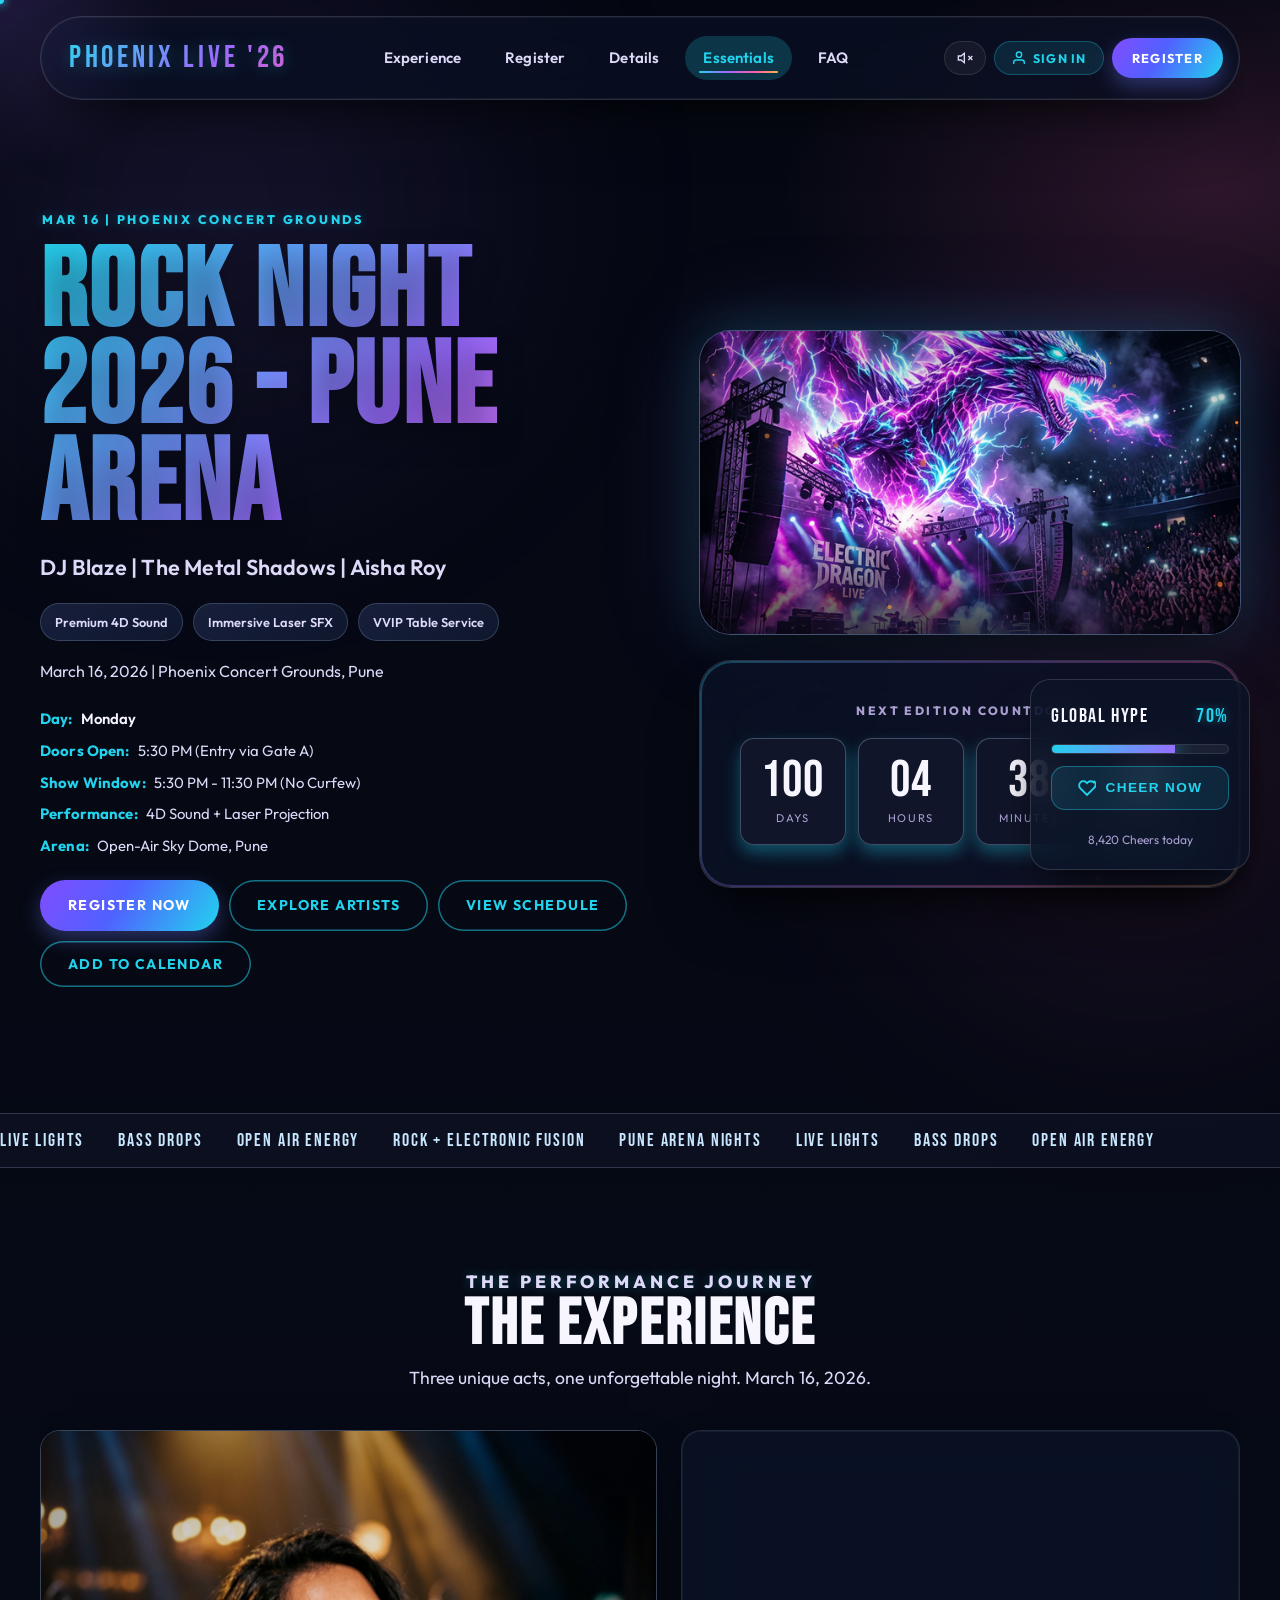
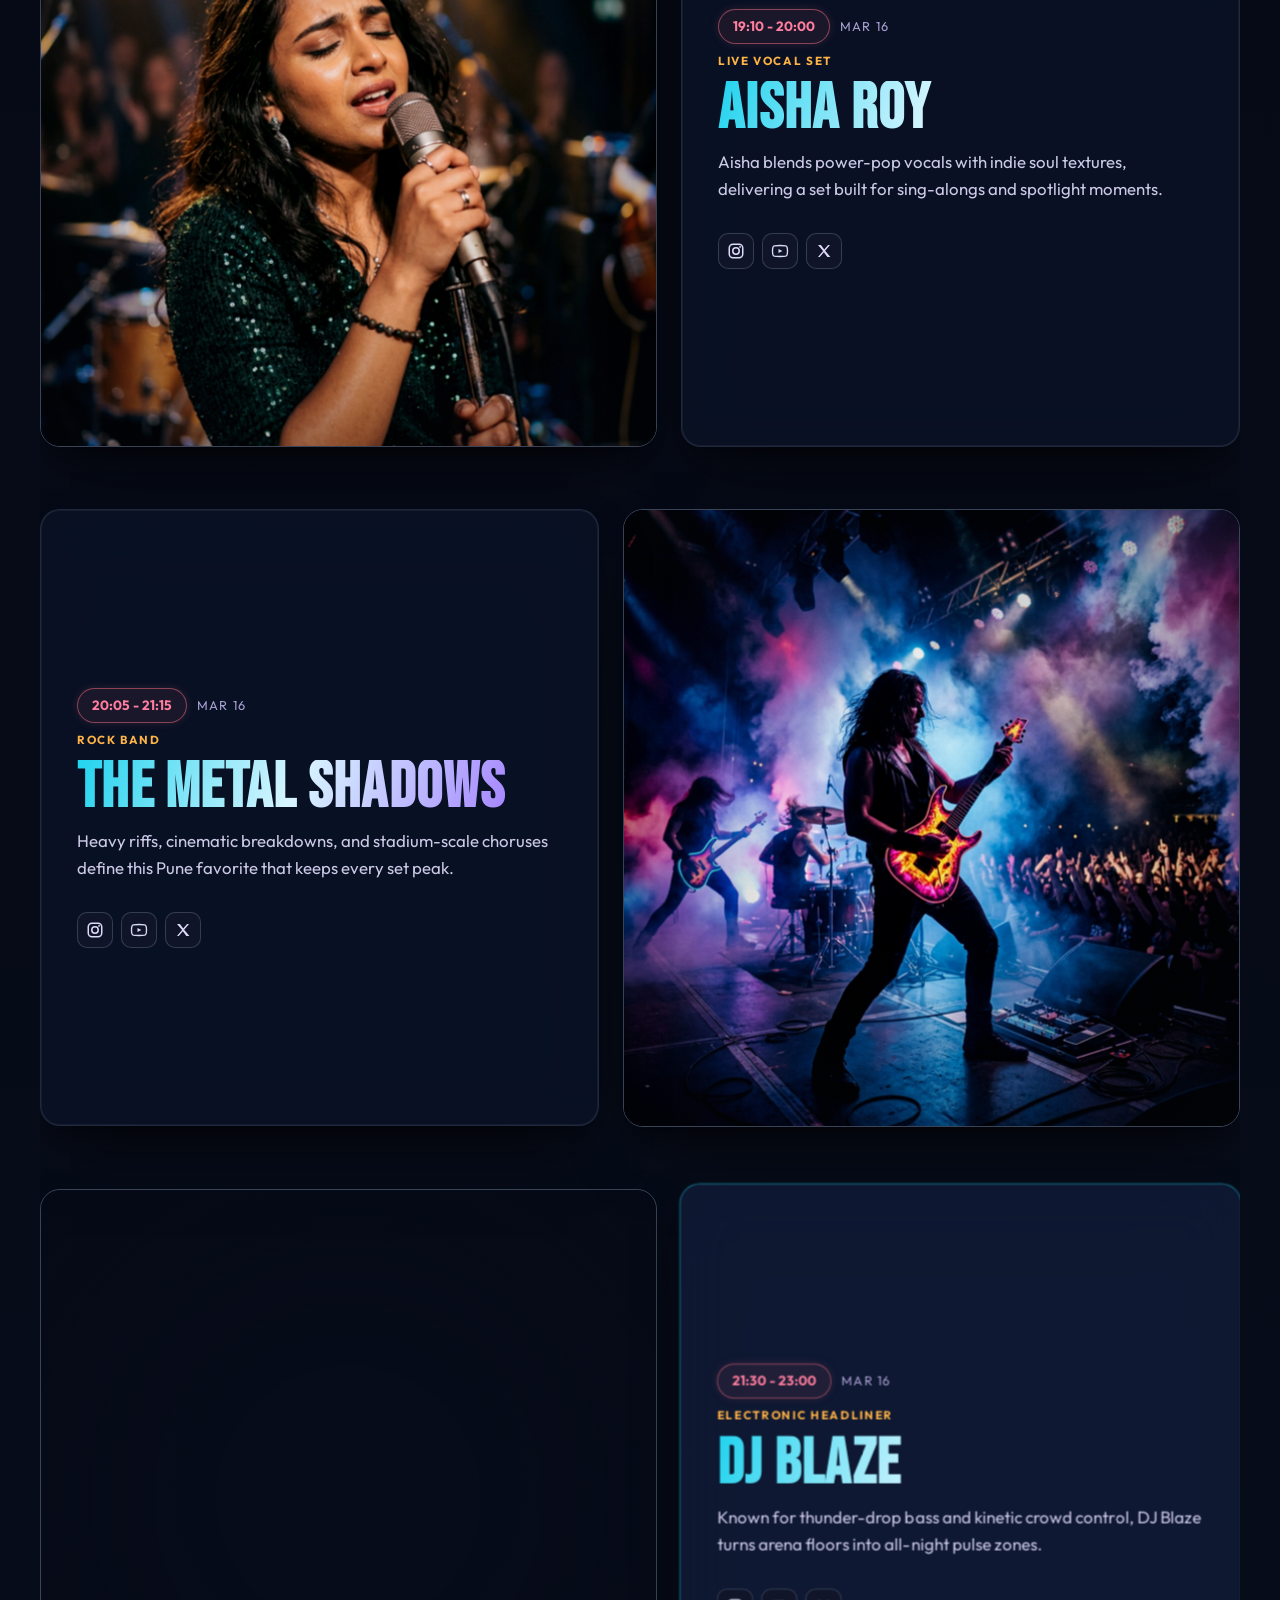
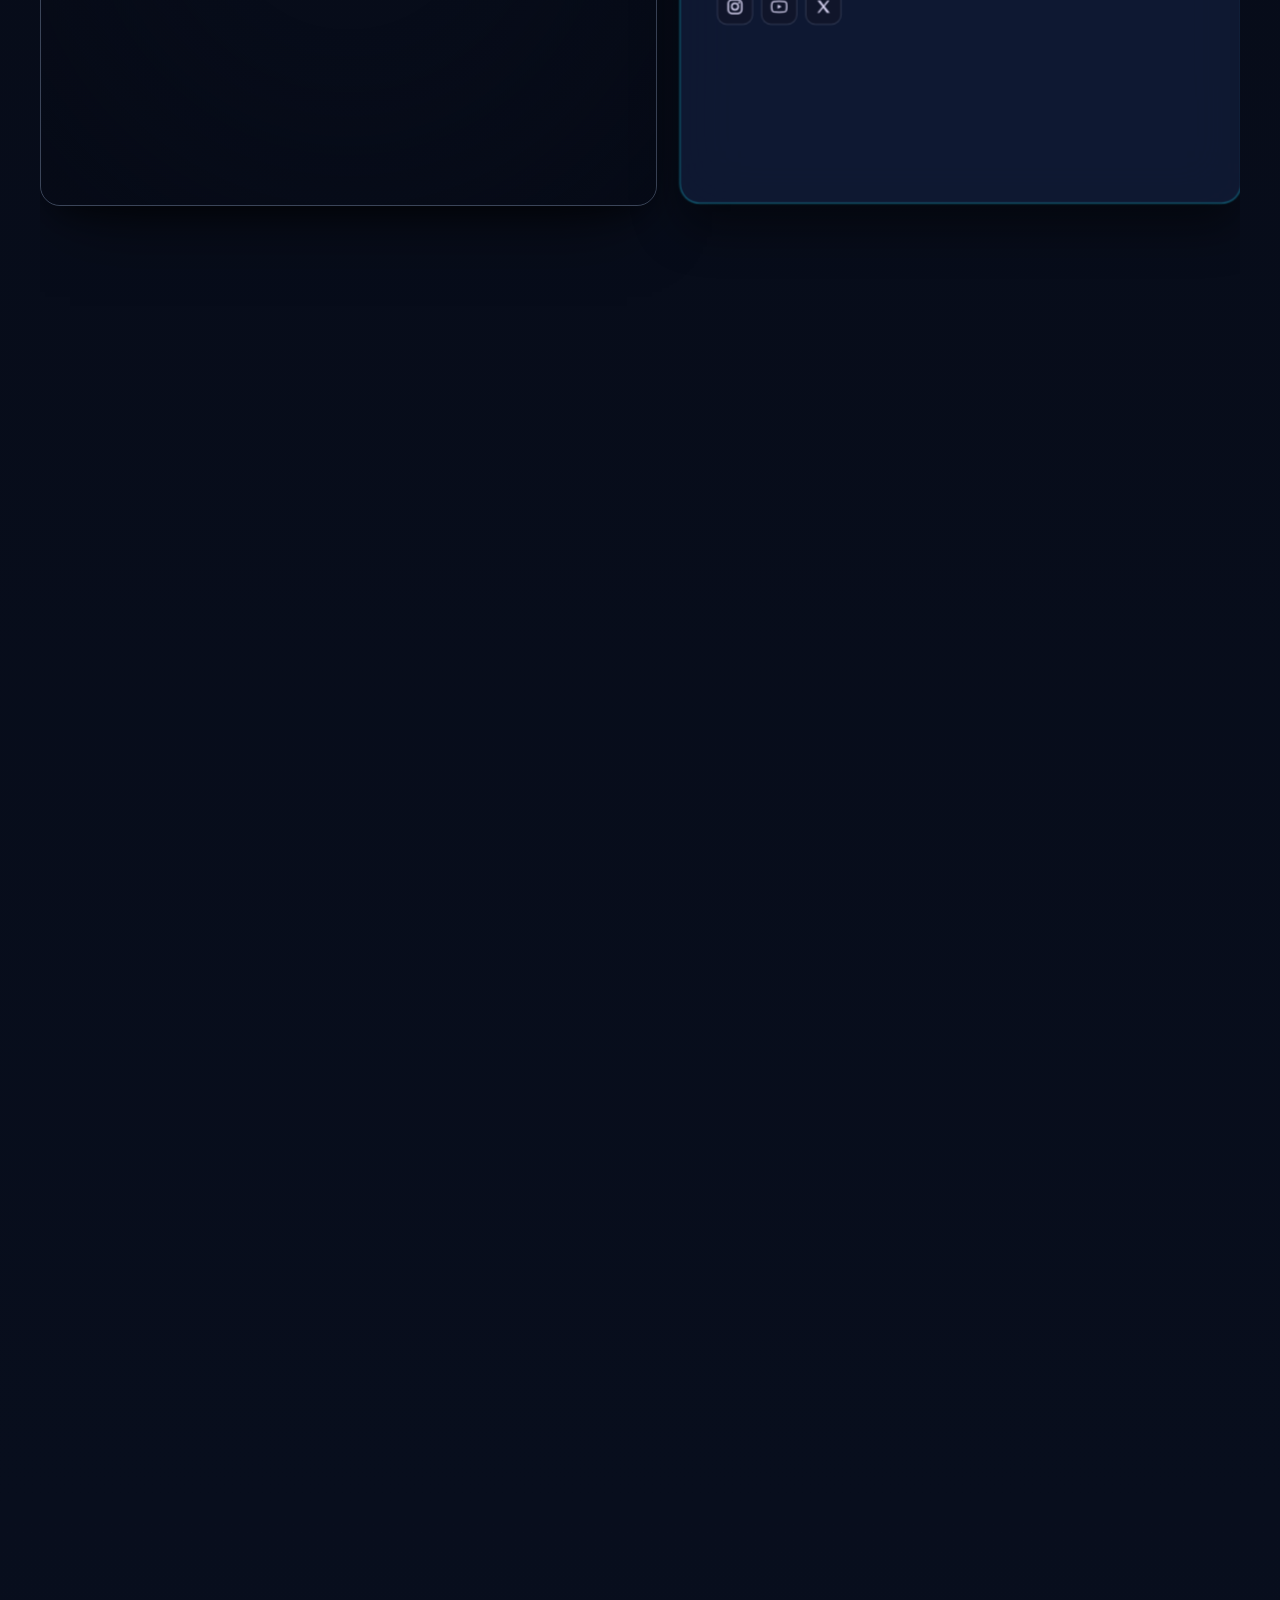
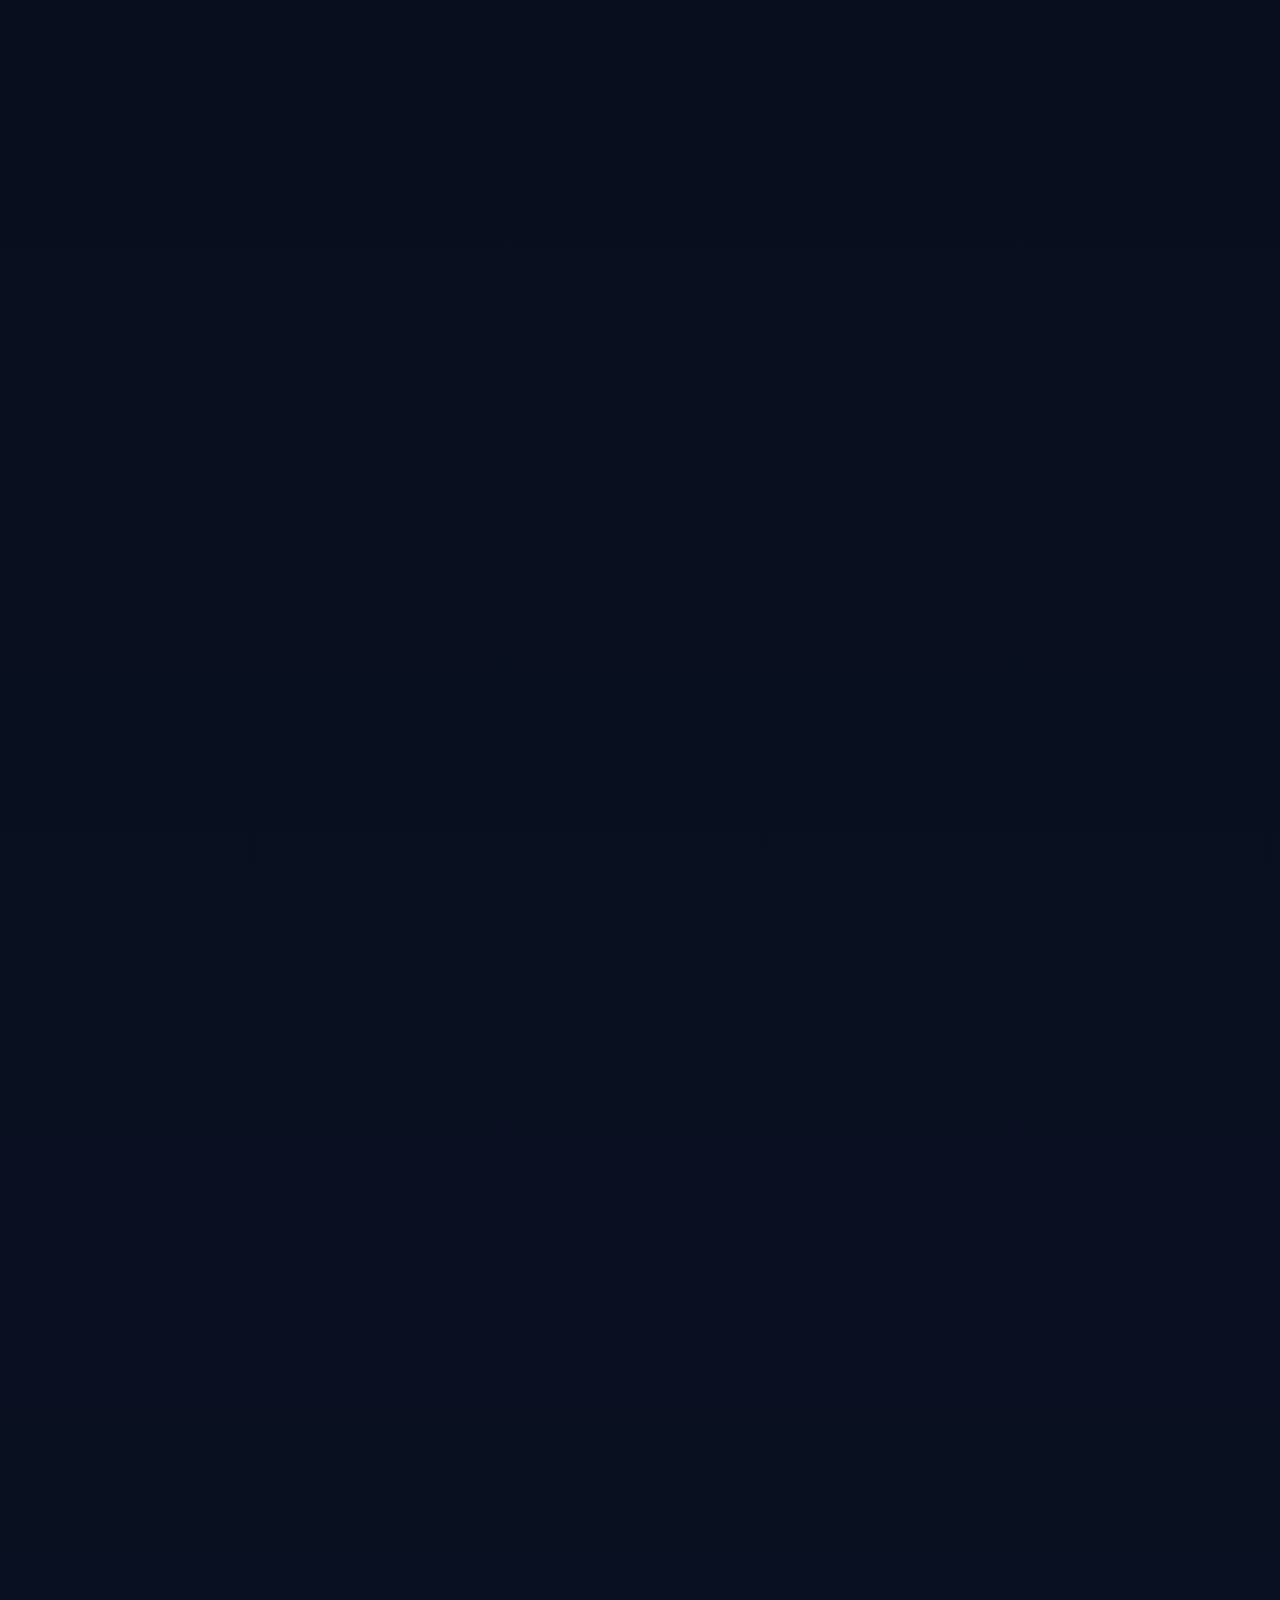
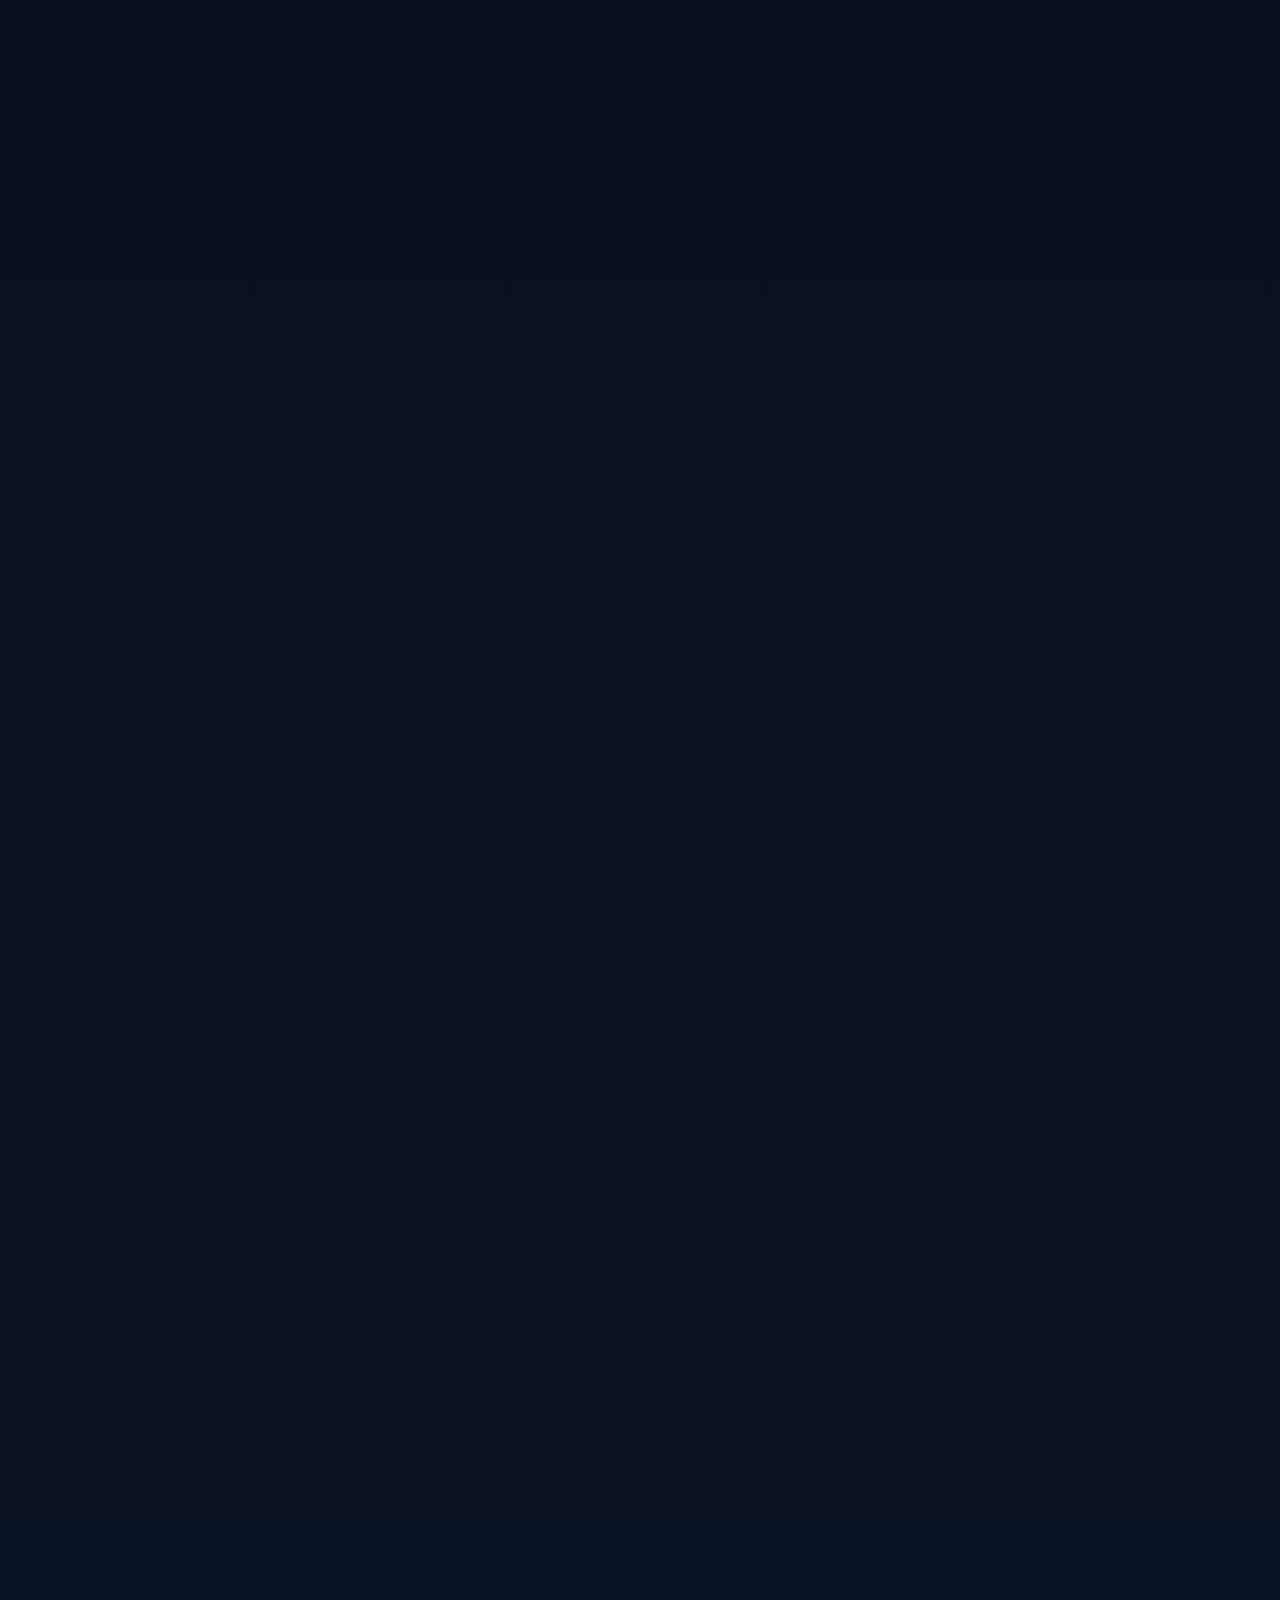
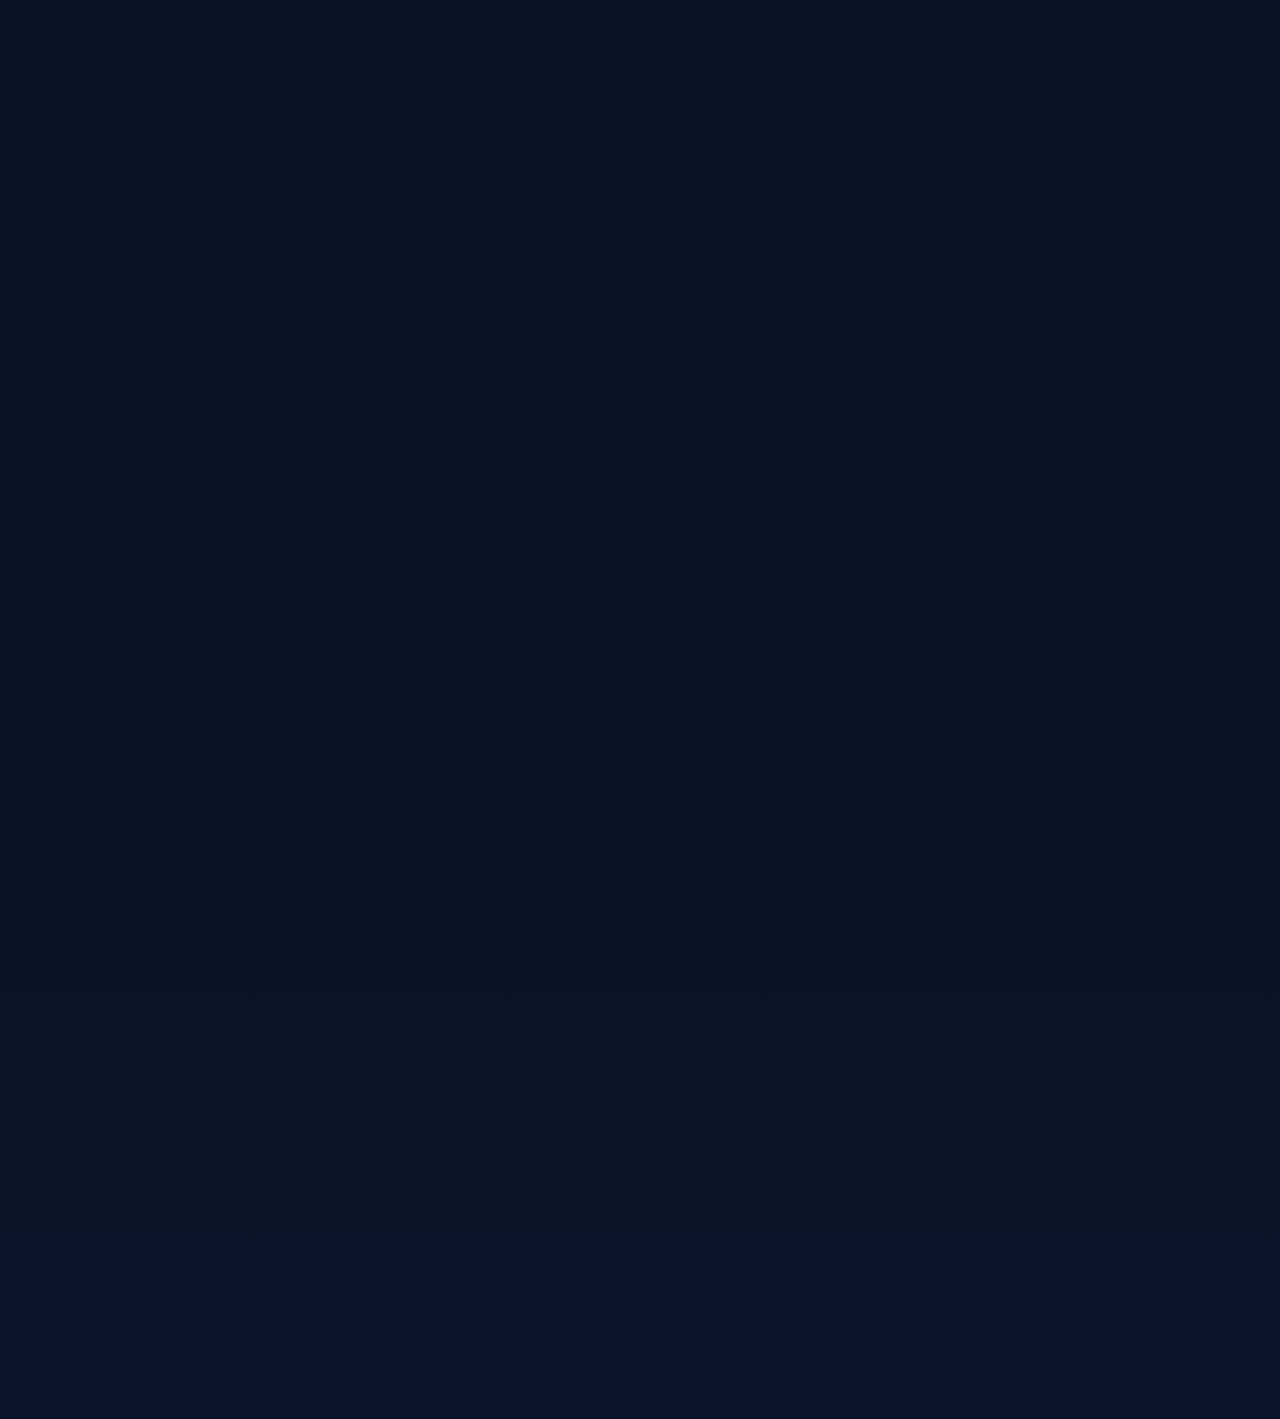
==== commit 8a95c73b: "Final Fix: Verified ultra-stable Spotify track IDs and Background Audio system" ====
--- a/index.html
+++ b/index.html
@@ -988,7 +988,7 @@
   <script src="https://www.gstatic.com/firebasejs/10.8.0/firebase-app-compat.js"></script>
   <script src="https://www.gstatic.com/firebasejs/10.8.0/firebase-firestore-compat.js"></script>
 
-  <script src="script.js?v=20260316-elite-v2" defer></script>
+  <script src="script.js?v=20260316-elite-v3" defer></script>
 </body>
 
 </html>
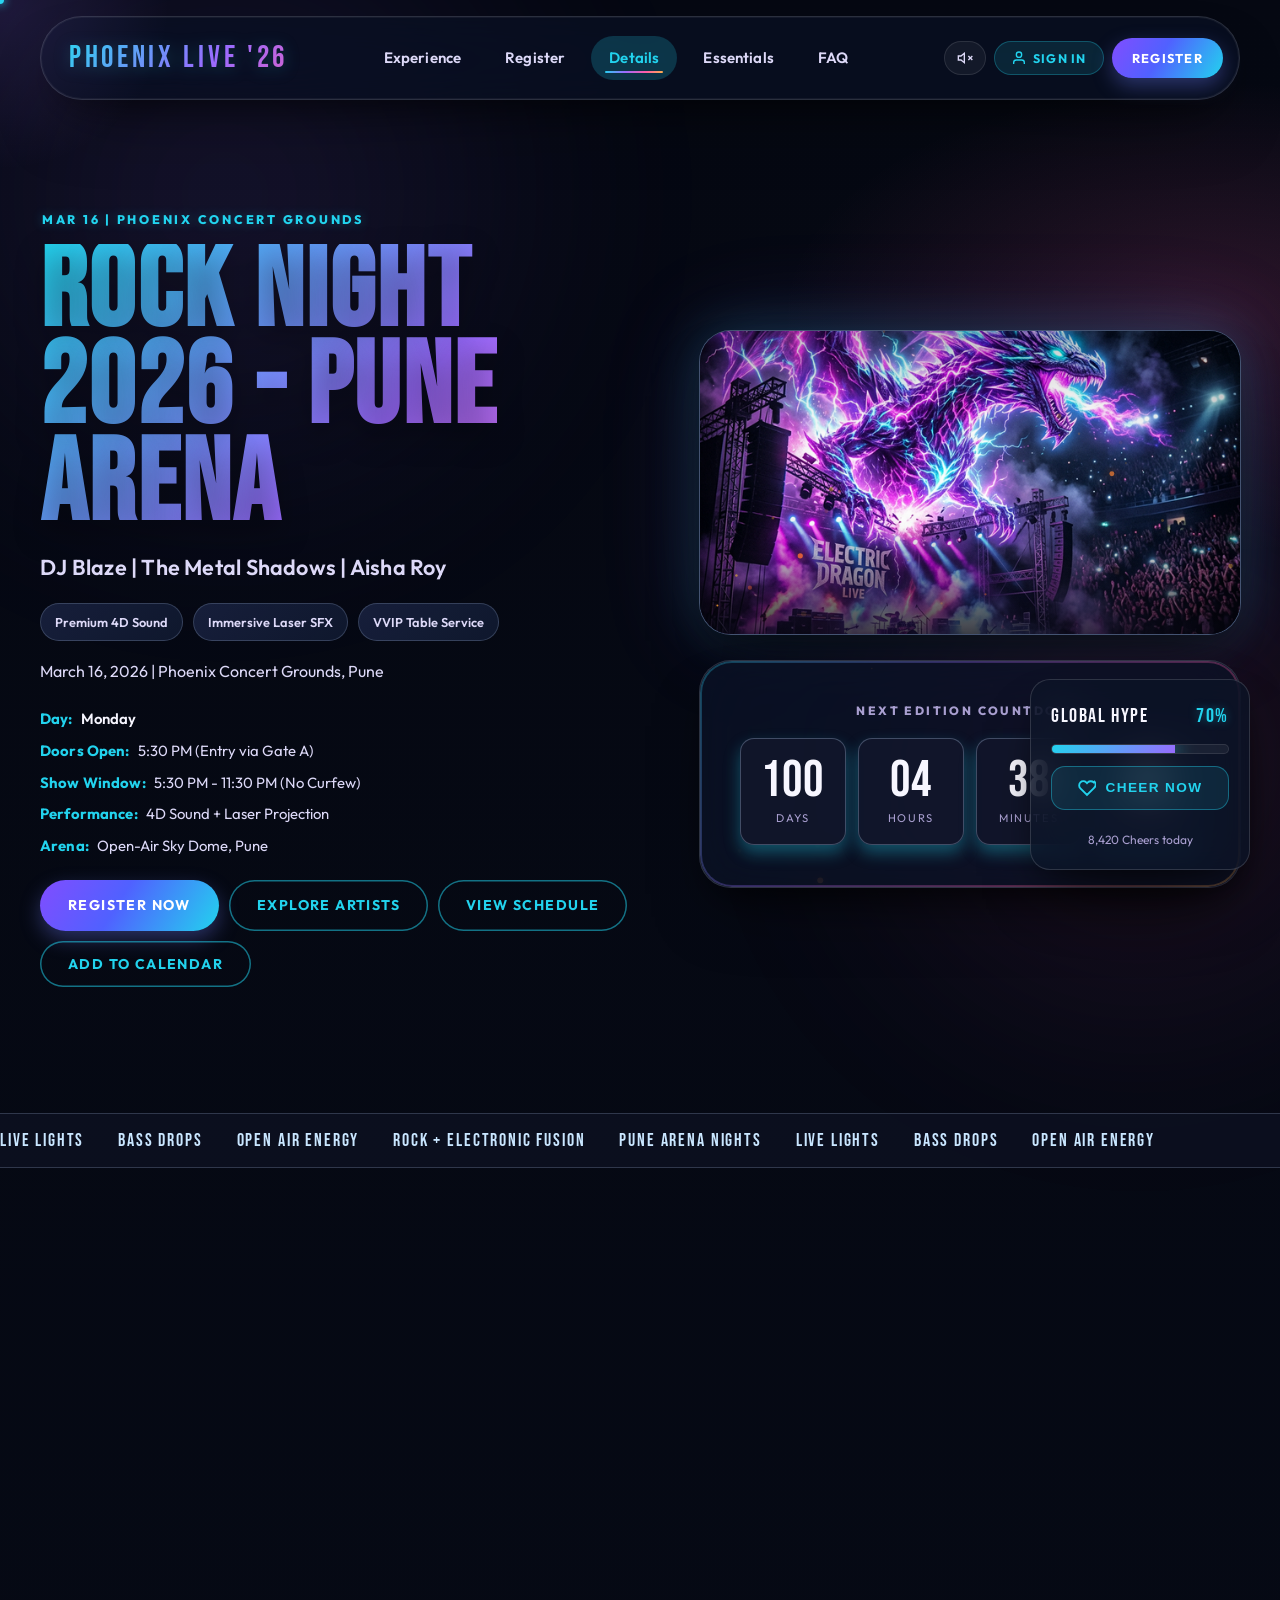
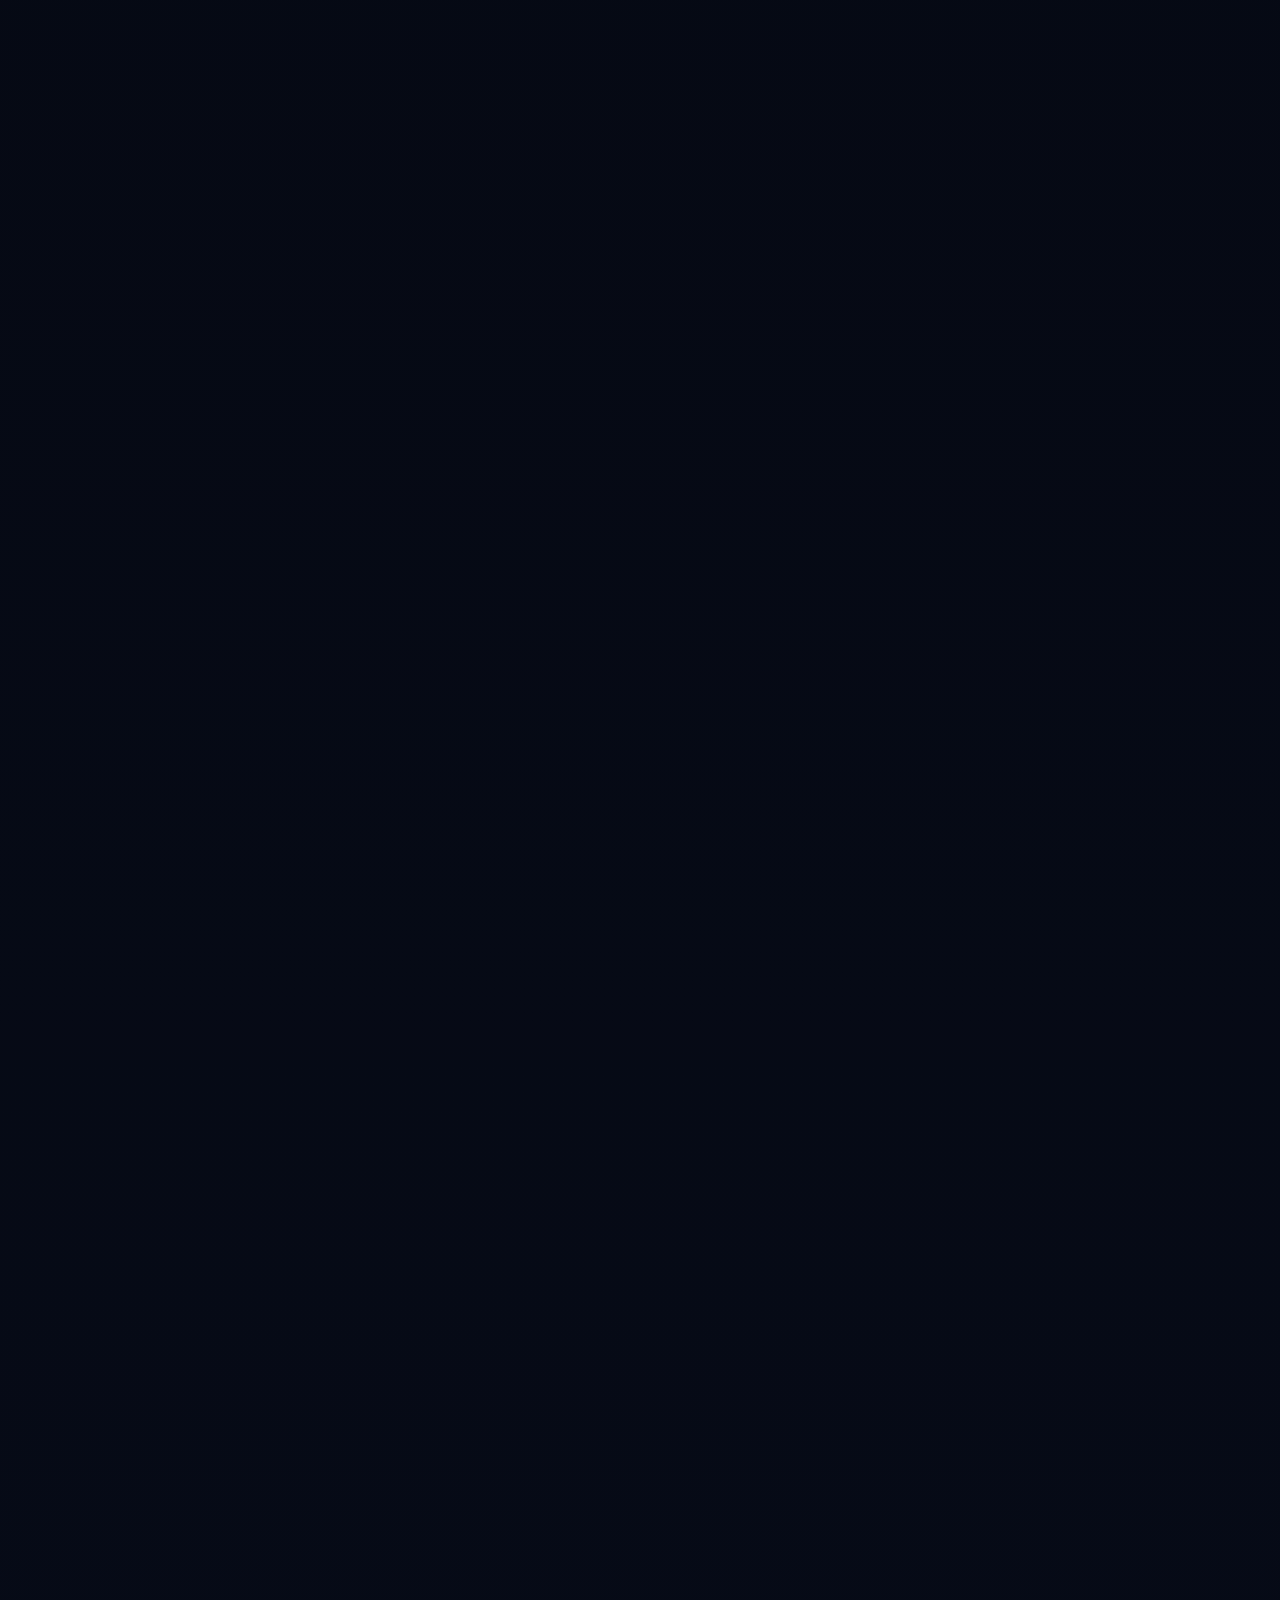
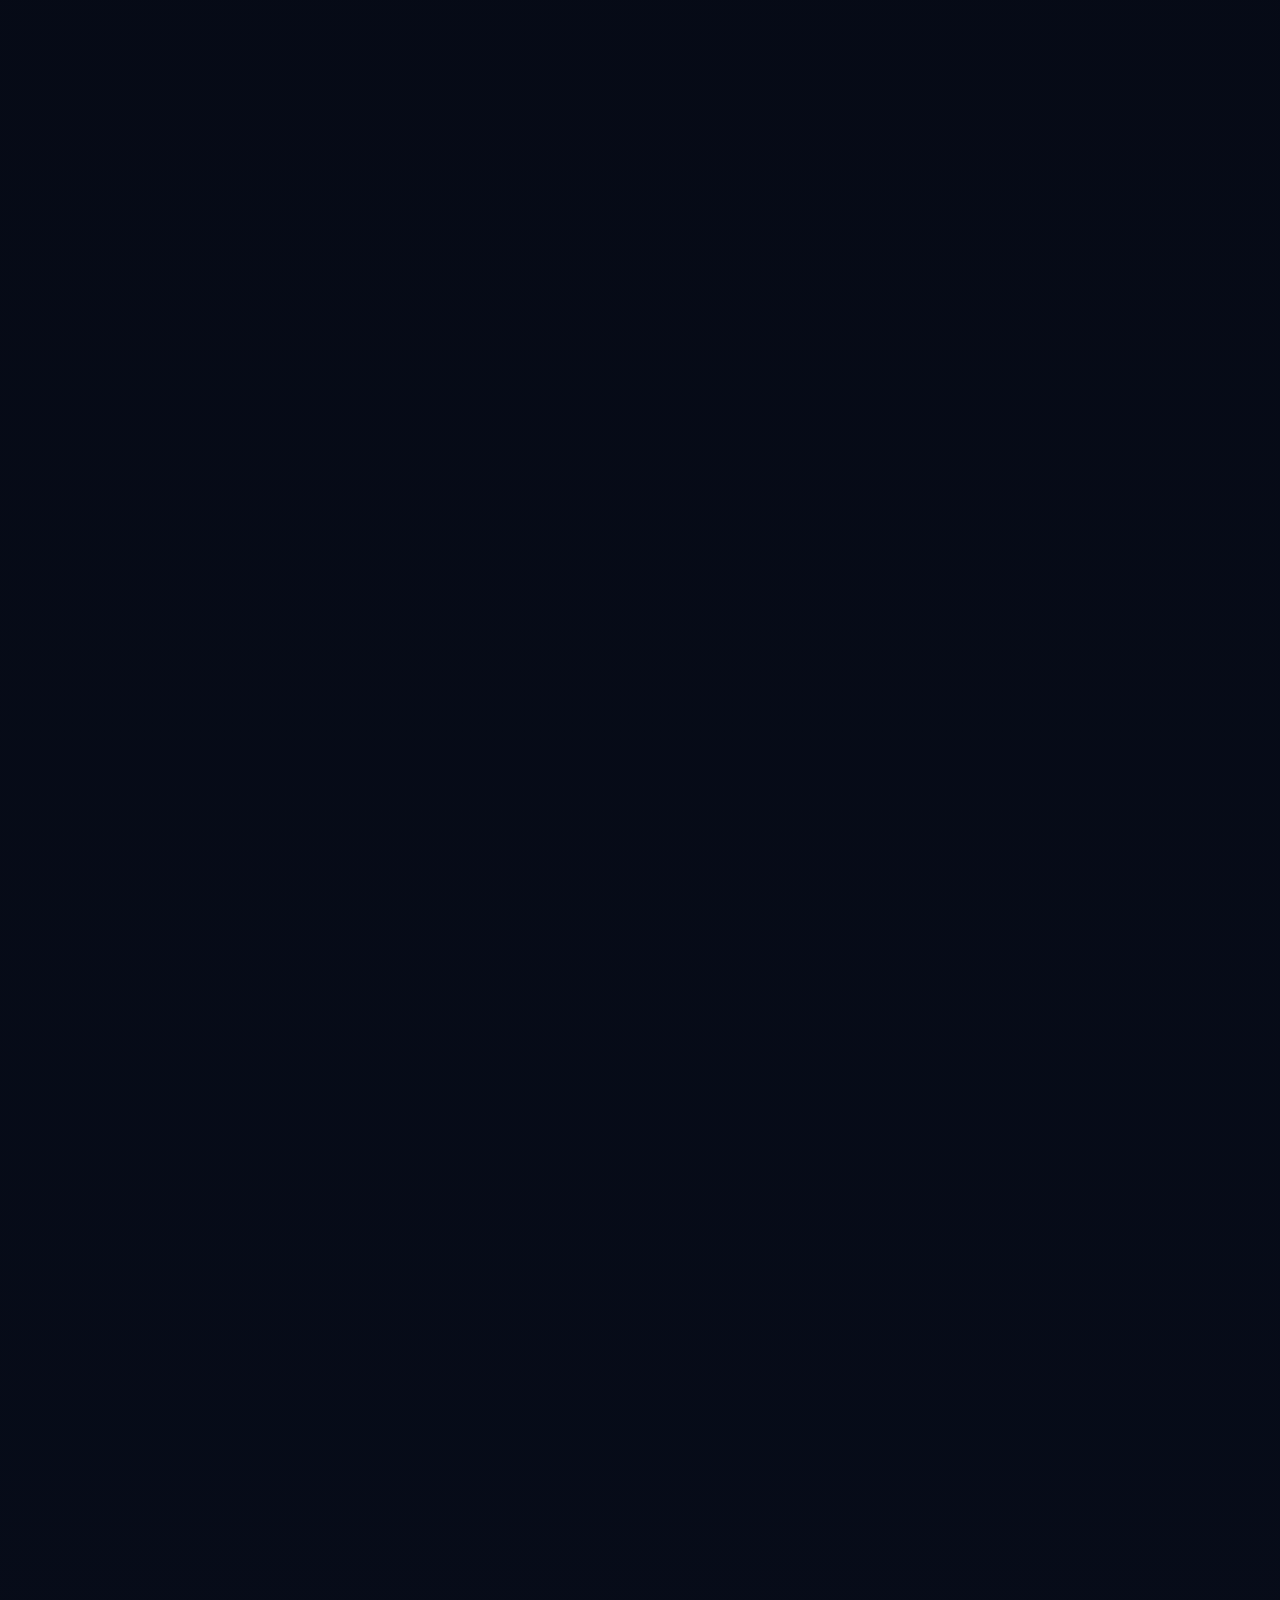
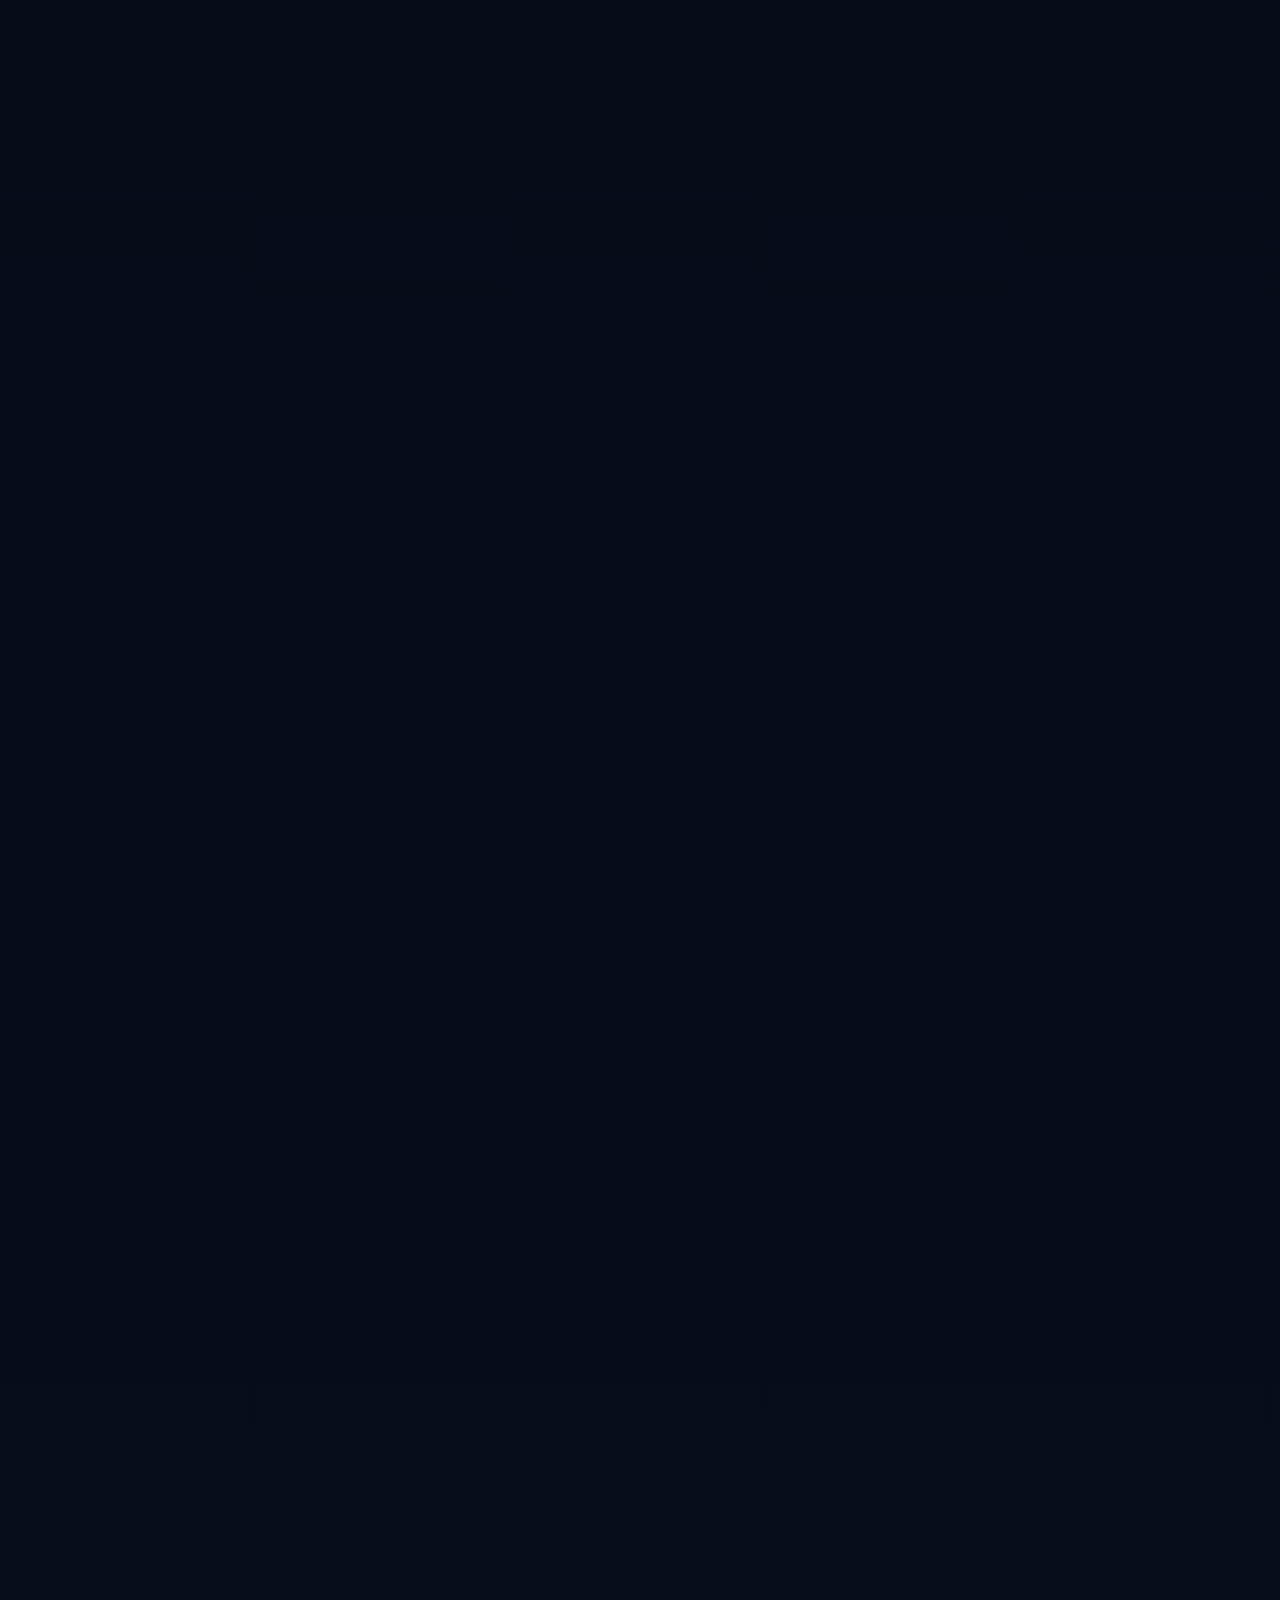
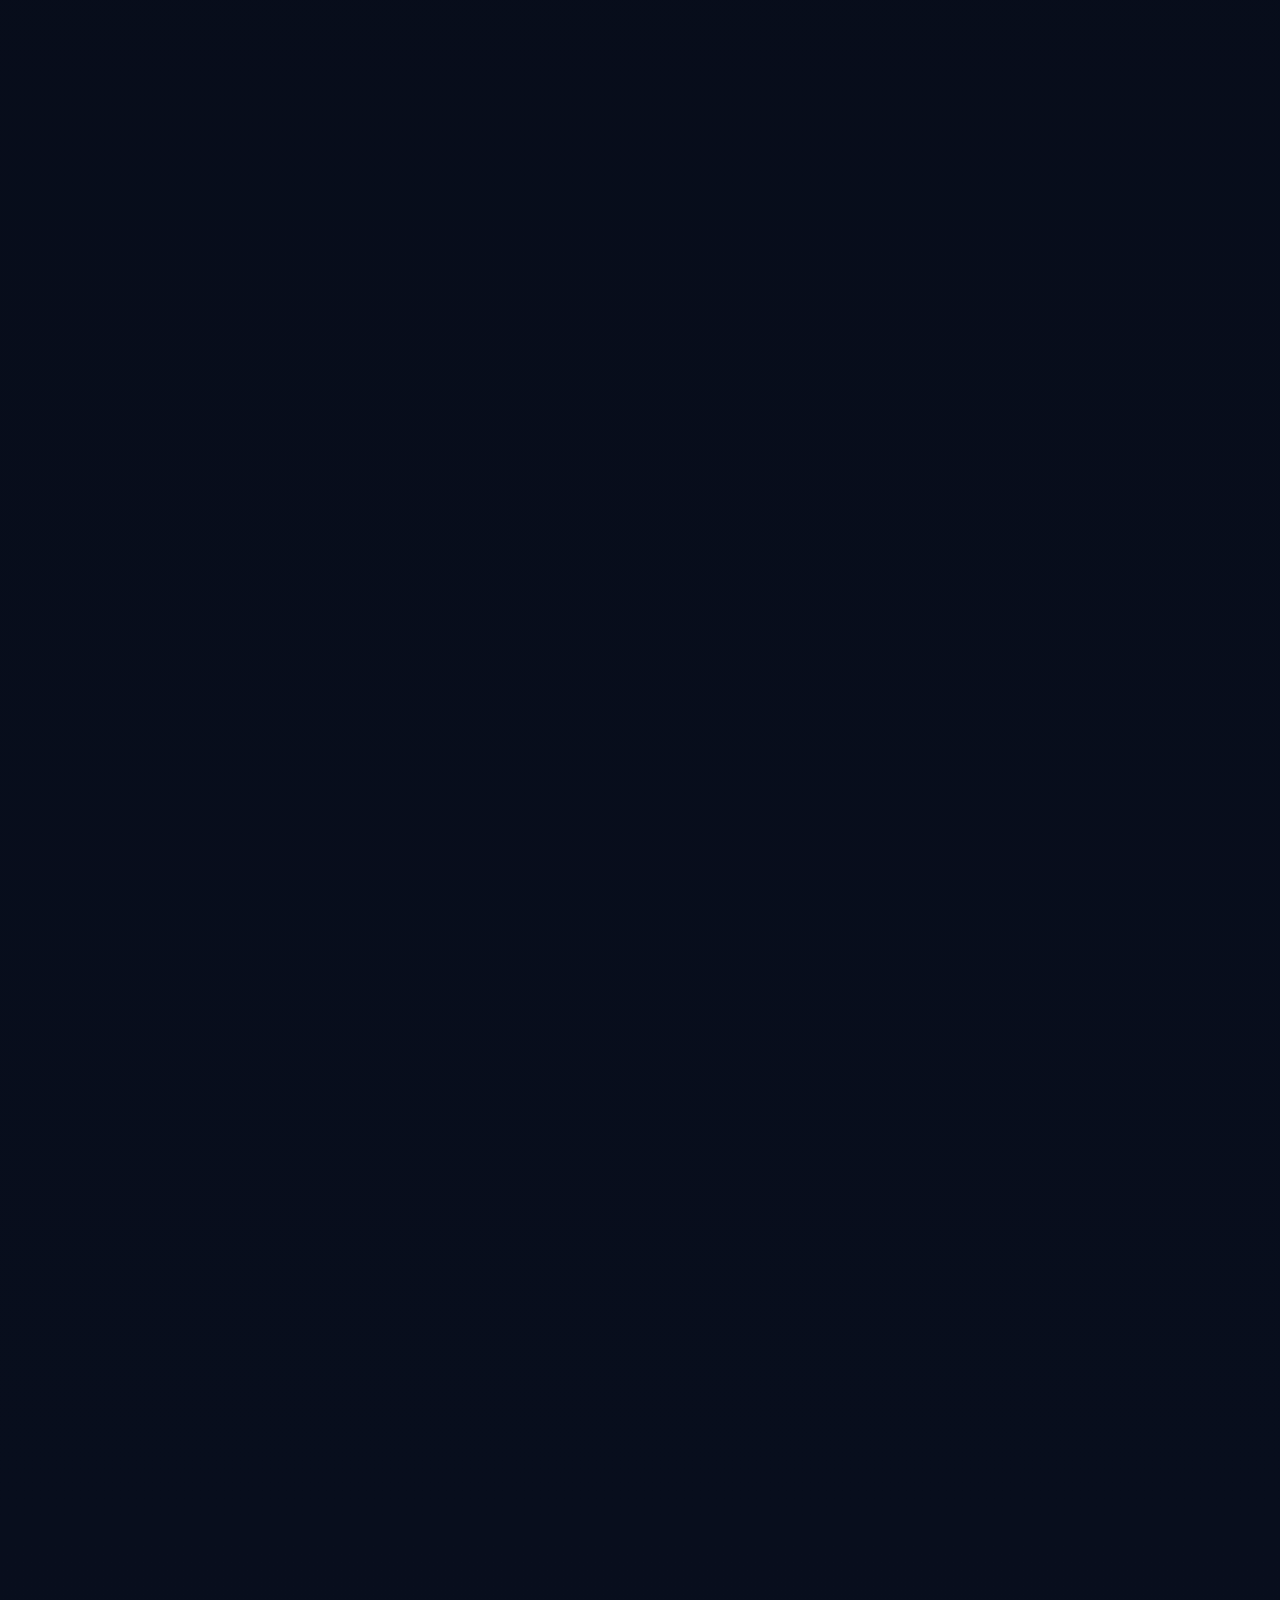
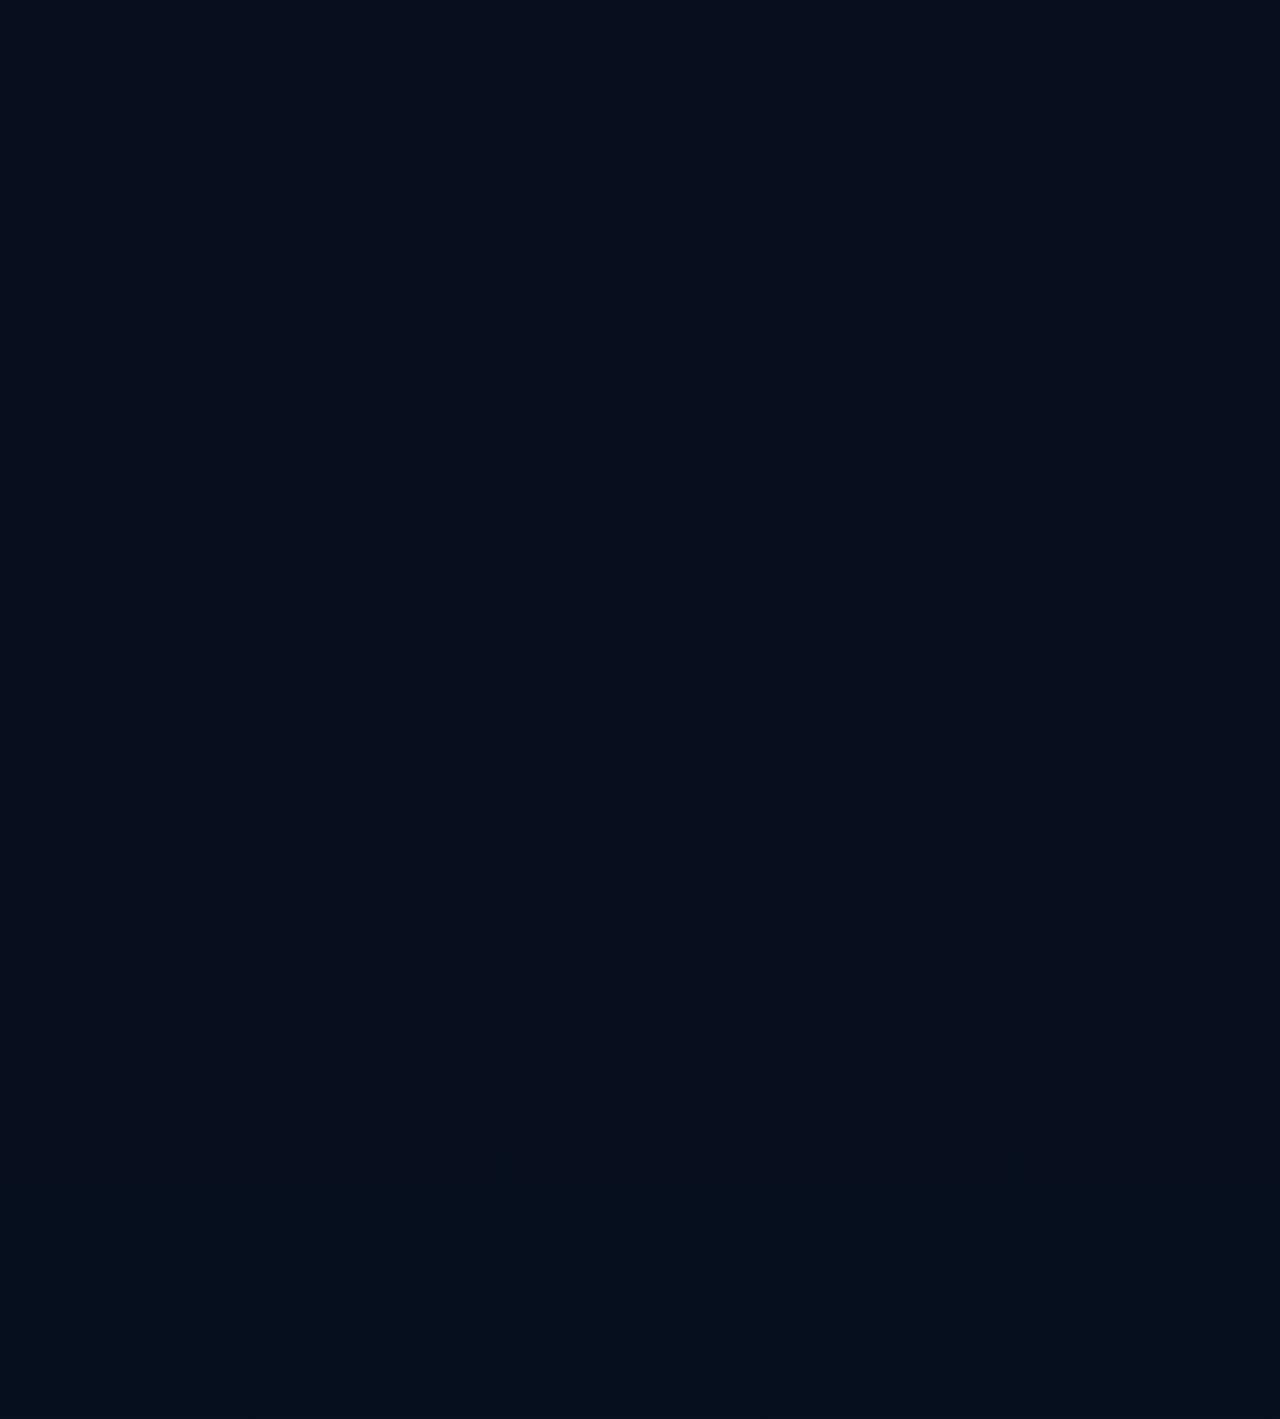
==== commit e0f98b01: "Fix: Removed unreliable Spotify iframes entirely and replaced with premium internal audio snippets f" ====
--- a/index.html
+++ b/index.html
@@ -988,7 +988,7 @@
   <script src="https://www.gstatic.com/firebasejs/10.8.0/firebase-app-compat.js"></script>
   <script src="https://www.gstatic.com/firebasejs/10.8.0/firebase-firestore-compat.js"></script>
 
-  <script src="script.js?v=20260316-elite-v3" defer></script>
+  <script src="script.js?v=20260316-elite-v4" defer></script>
 </body>
 
 </html>
--- a/styles.css
+++ b/styles.css
@@ -3680,34 +3680,63 @@
   margin-bottom: 30px;
 }
 
-/* ========== Restored Spotify Embeds ========== */
-.spotify-embed-wrapper {
-  margin-top: 20px;
+/* ========== Premium Artist Player ========== */
+.artist-player {
+  margin-top: 30px;
+  display: flex;
+  flex-direction: column;
+  gap: 24px;
+  padding: 24px;
+  background: rgba(255, 255, 255, 0.03);
+  border: 1px solid rgba(255, 255, 255, 0.1);
+  border-radius: var(--radius-lg);
+}
+
+.player-controls {
   display: flex;
   flex-direction: column;
   gap: 12px;
 }
 
-.spotify-cta.minimal {
-  padding: 0;
-  background: transparent;
-  border: none;
-  align-items: flex-start;
-}
-
-.btn--spotify-link {
-  background: rgba(29, 185, 84, 0.1);
-  color: #1DB954 !important;
-  border: 1px solid rgba(29, 185, 84, 0.3);
-  font-size: 0.85rem;
-  padding: 8px 16px;
+.player-label {
+  font-size: 0.75rem;
+  font-weight: 800;
+  letter-spacing: 0.15em;
+  color: var(--text-dim);
+  text-transform: uppercase;
+}
+
+.custom-audio-player {
+  width: 100%;
+  height: 40px;
+  filter: invert(1) hue-rotate(180deg) brightness(1.5); /* Modern dark mode audio player */
+  opacity: 0.8;
+  transition: opacity 0.3s;
+}
+
+.custom-audio-player:hover {
+  opacity: 1;
+}
+
+.btn--spotify-elite {
+  background: #1DB954;
+  color: #000 !important;
+  font-weight: 700;
+  display: inline-flex;
+  align-items: center;
+  justify-content: center;
+  gap: 10px;
+  padding: 14px 28px;
   border-radius: 999px;
   text-decoration: none;
-}
-
-.btn--spotify-link:hover {
-  background: rgba(29, 185, 84, 0.2);
-  border-color: #1DB954;
+  font-size: 1rem;
+  transition: all 0.3s cubic-bezier(0.175, 0.885, 0.32, 1.275);
+}
+
+.btn--spotify-elite:hover {
+  background: #1ed760;
+  transform: translateY(-3px) scale(1.02);
+  box-shadow: 0 10px 25px rgba(29, 185, 84, 0.3);
 }
 
 .spotify-embed {
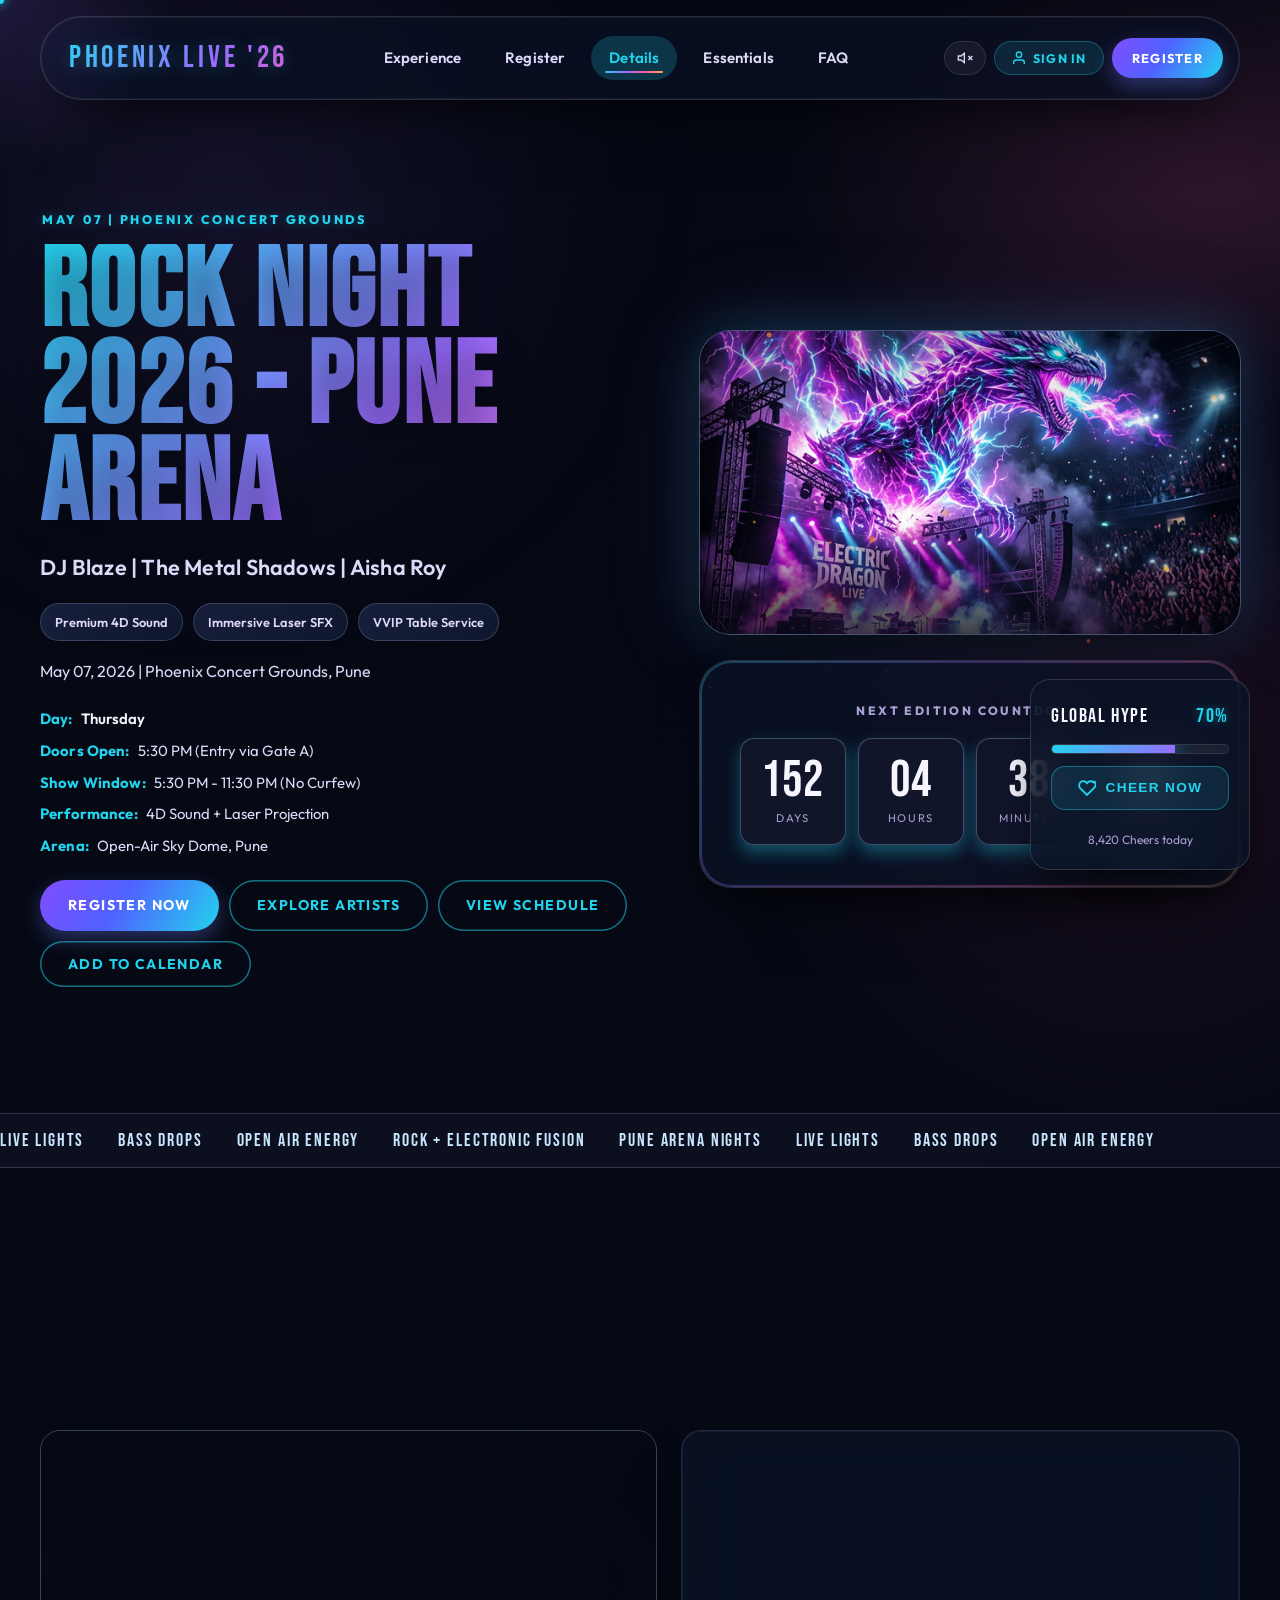
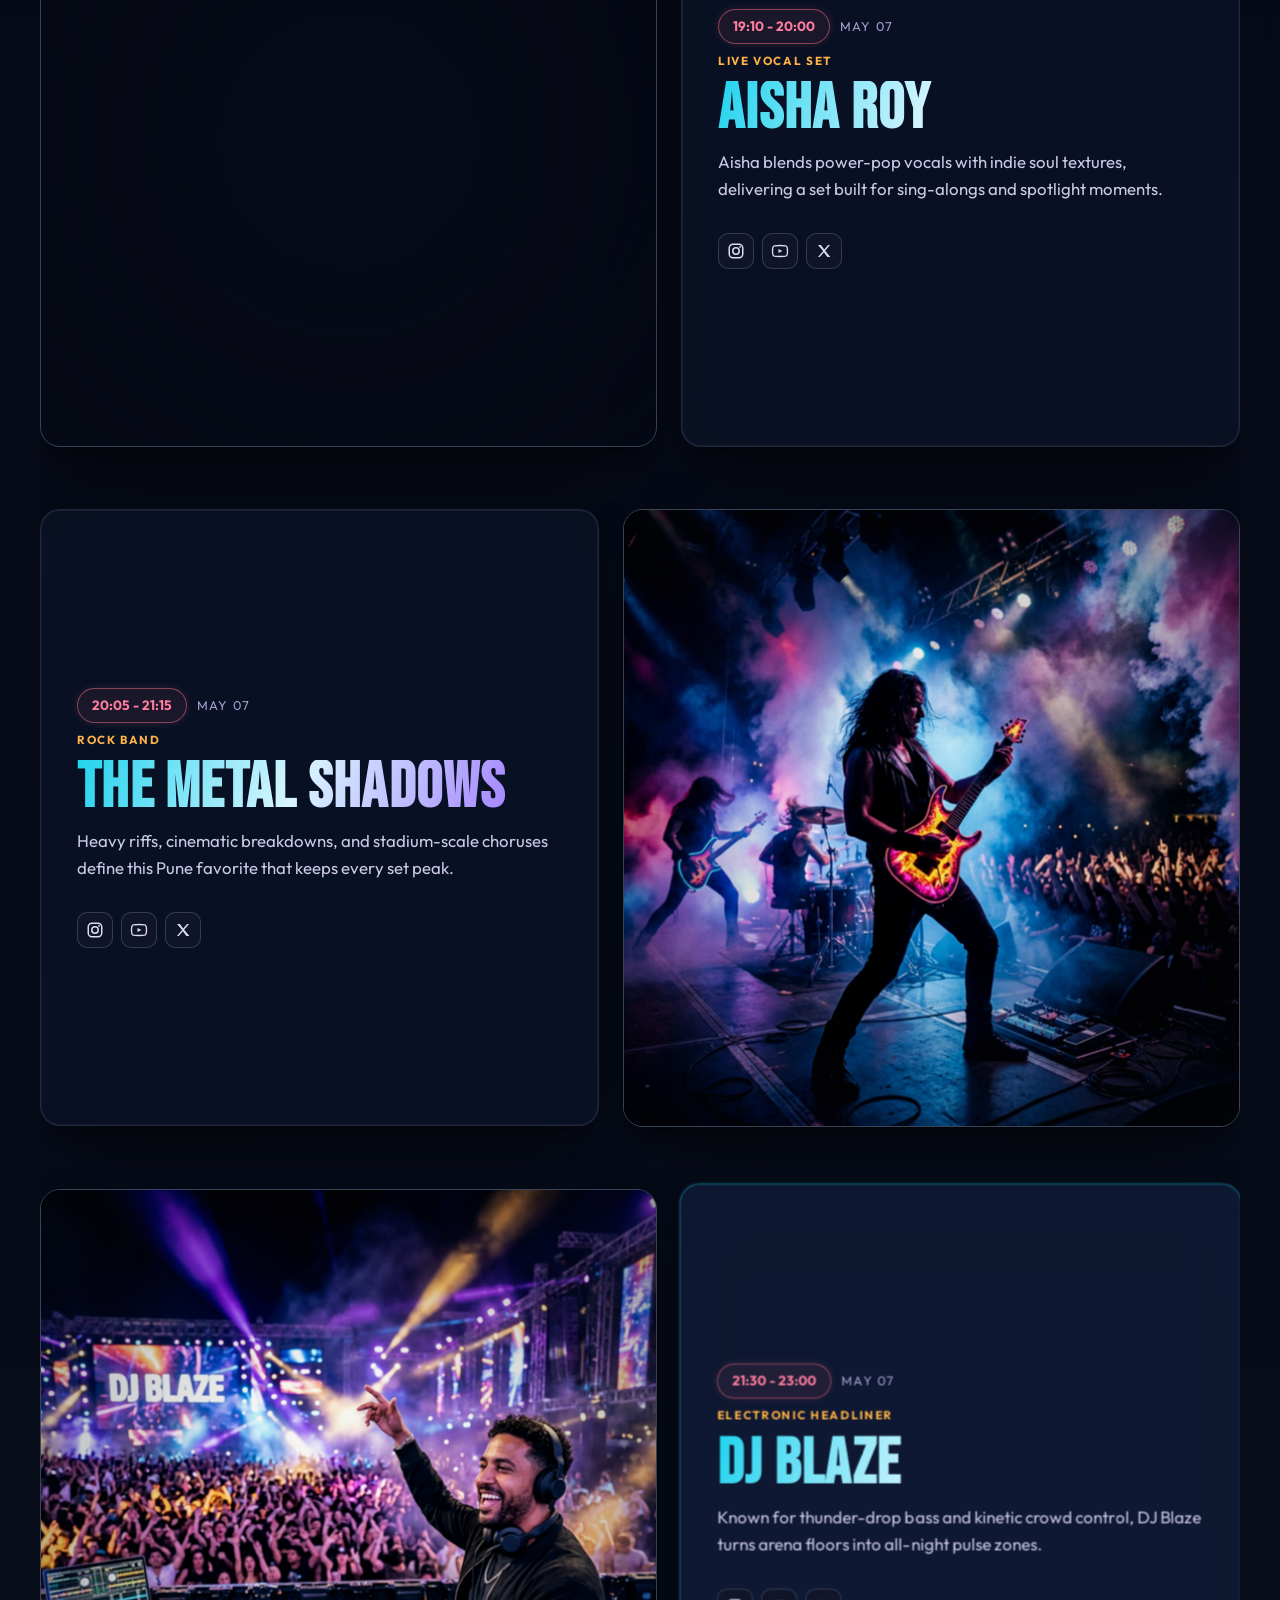
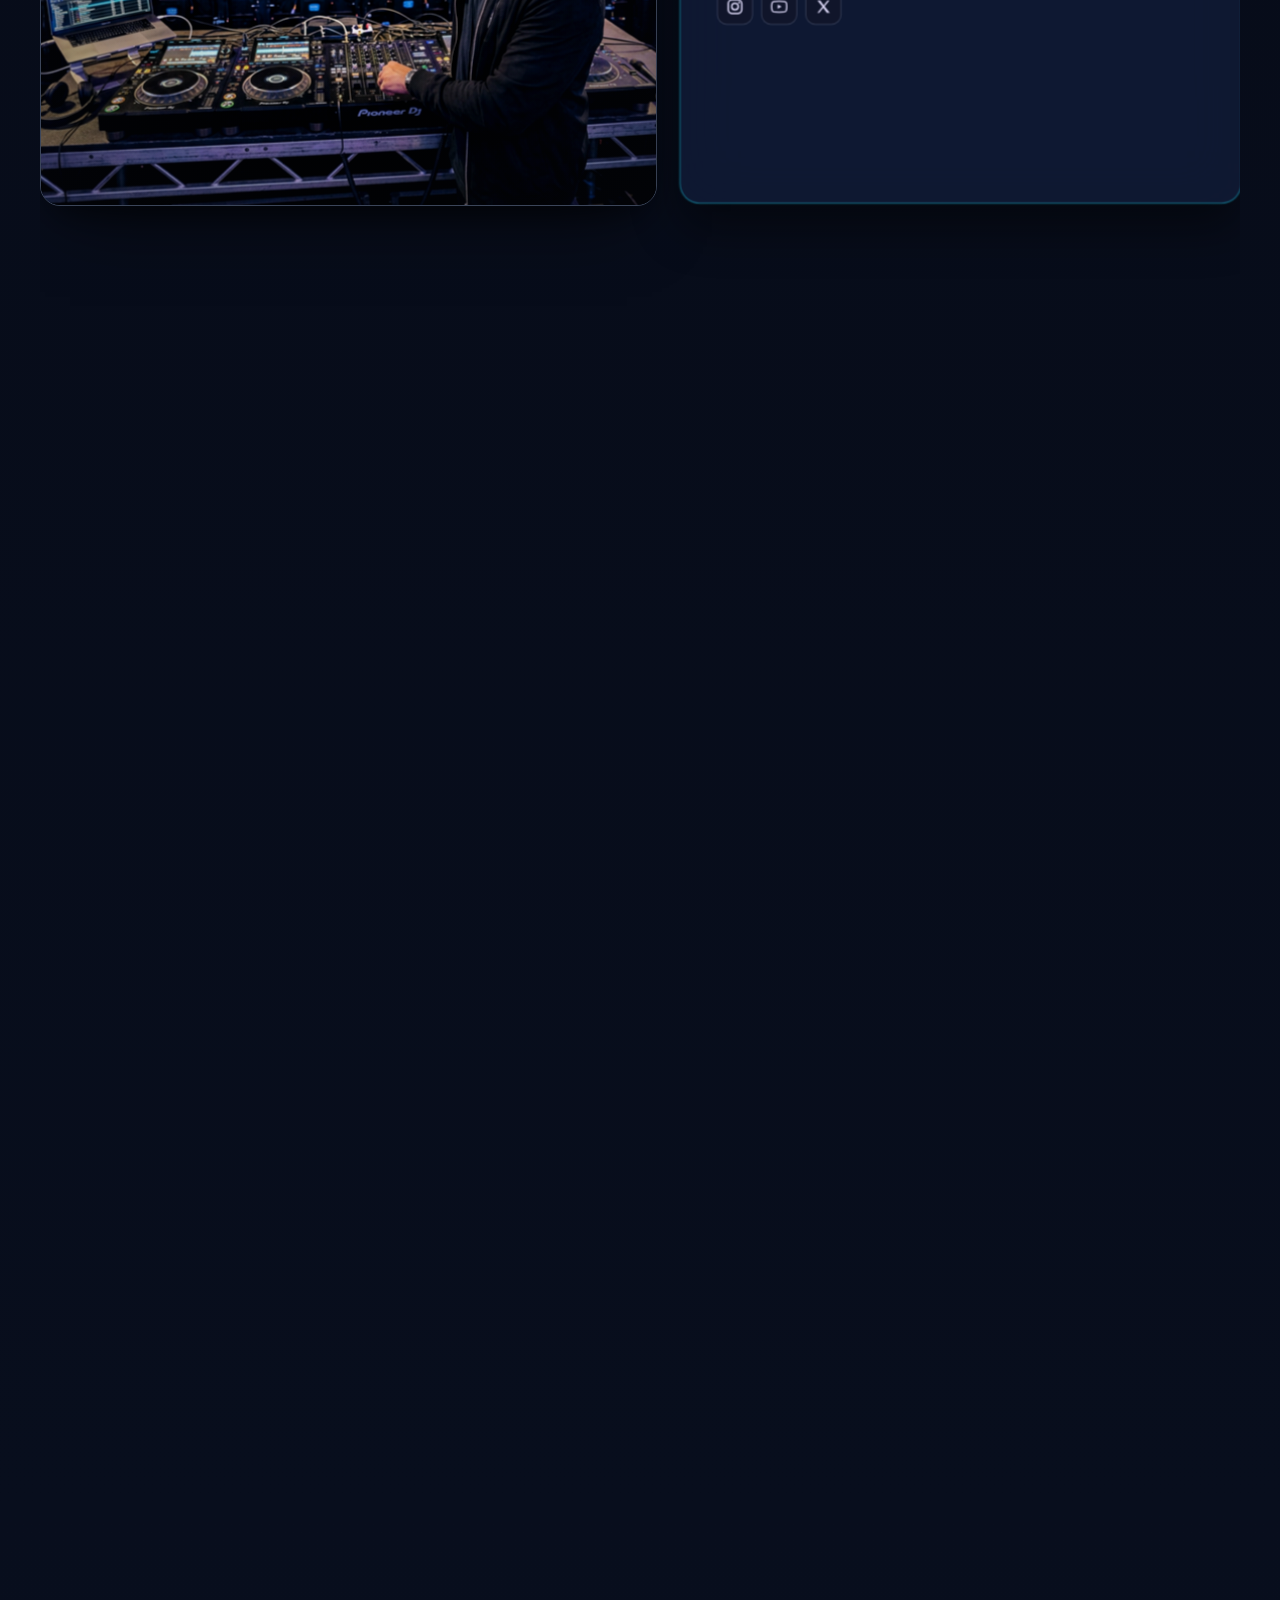
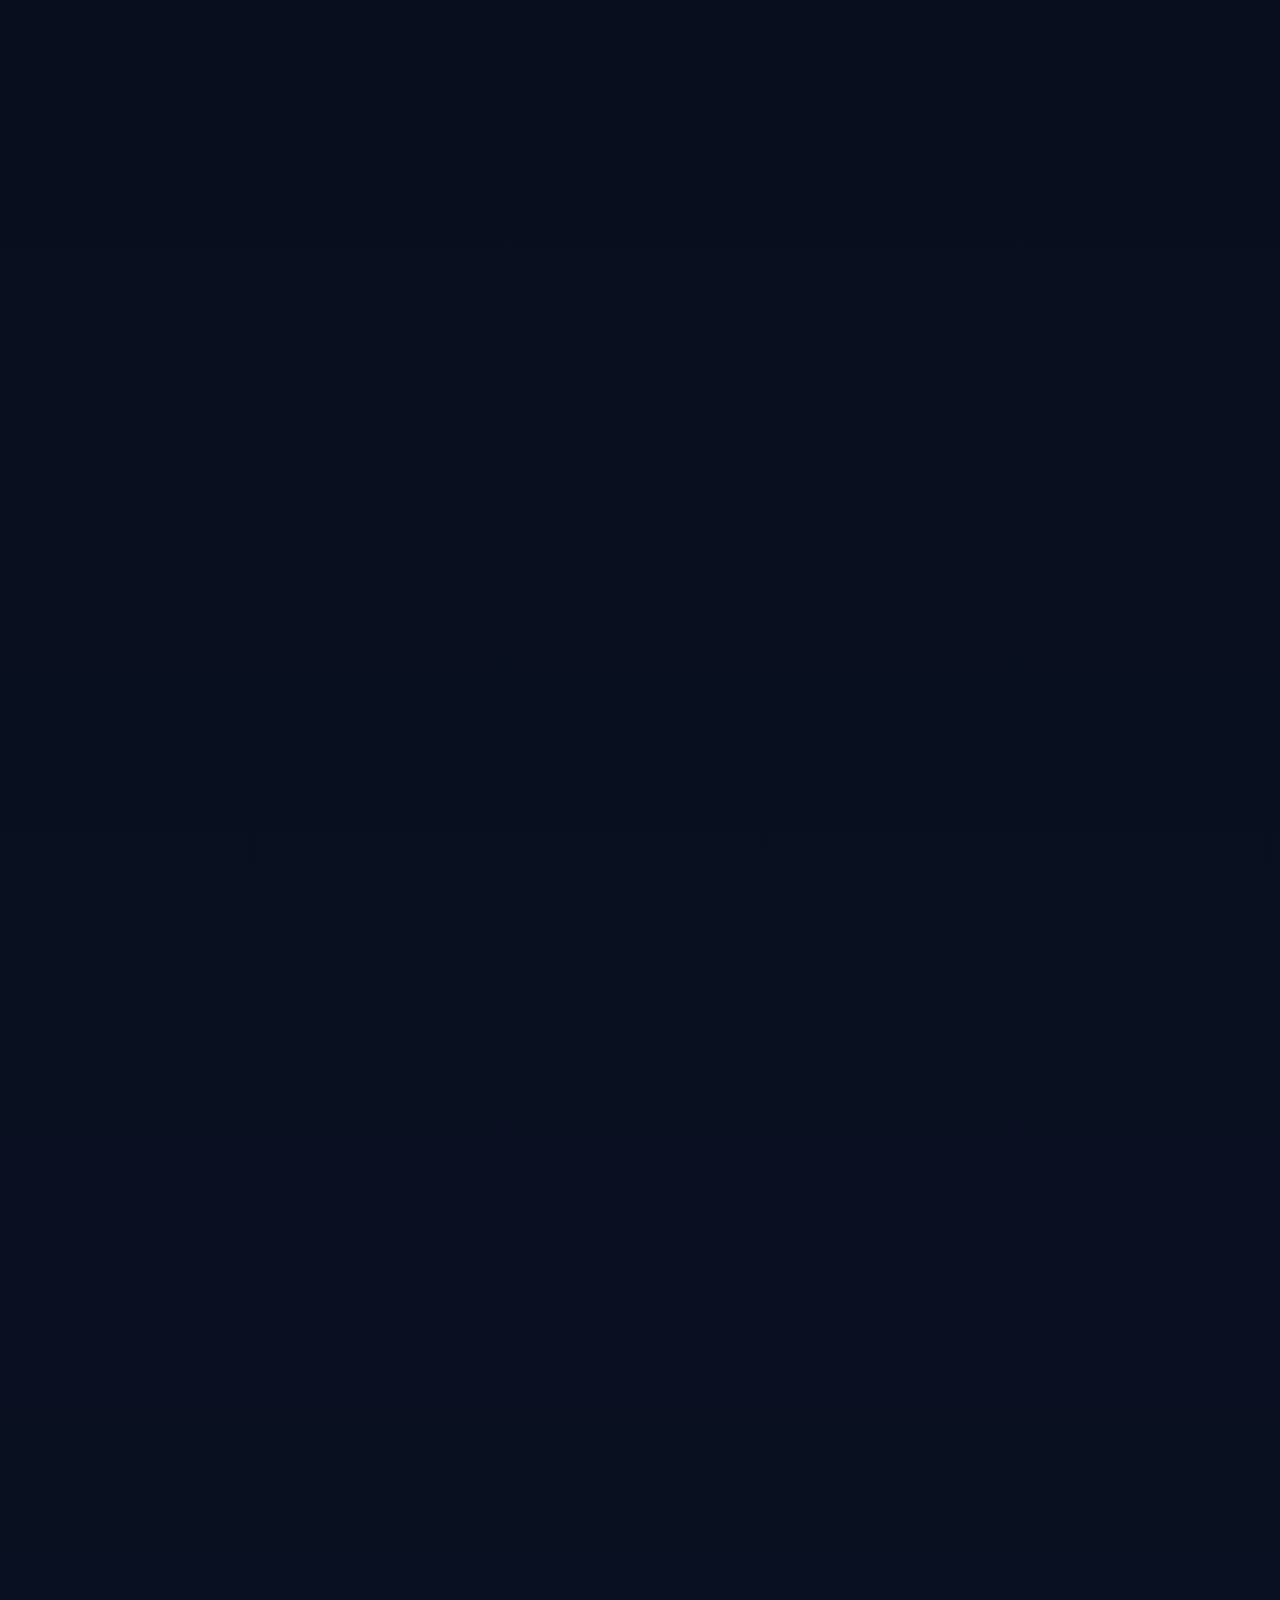
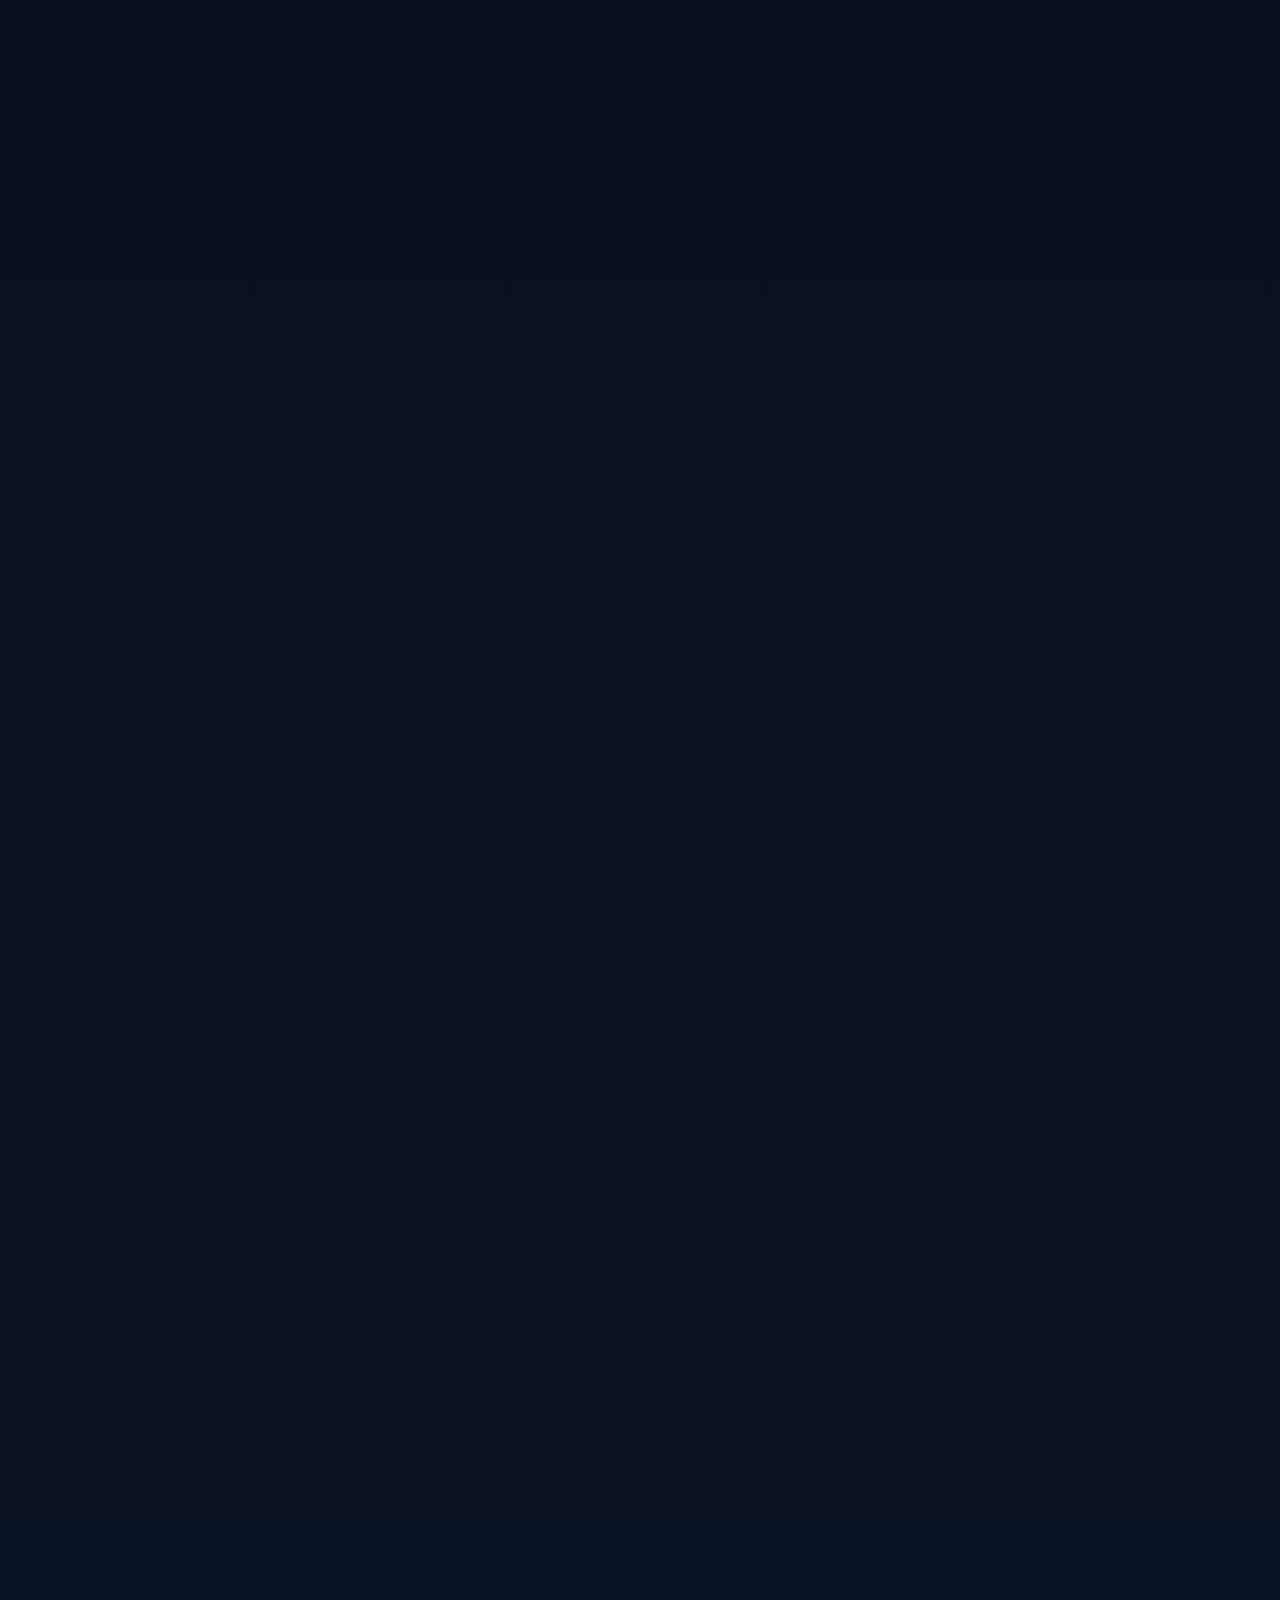
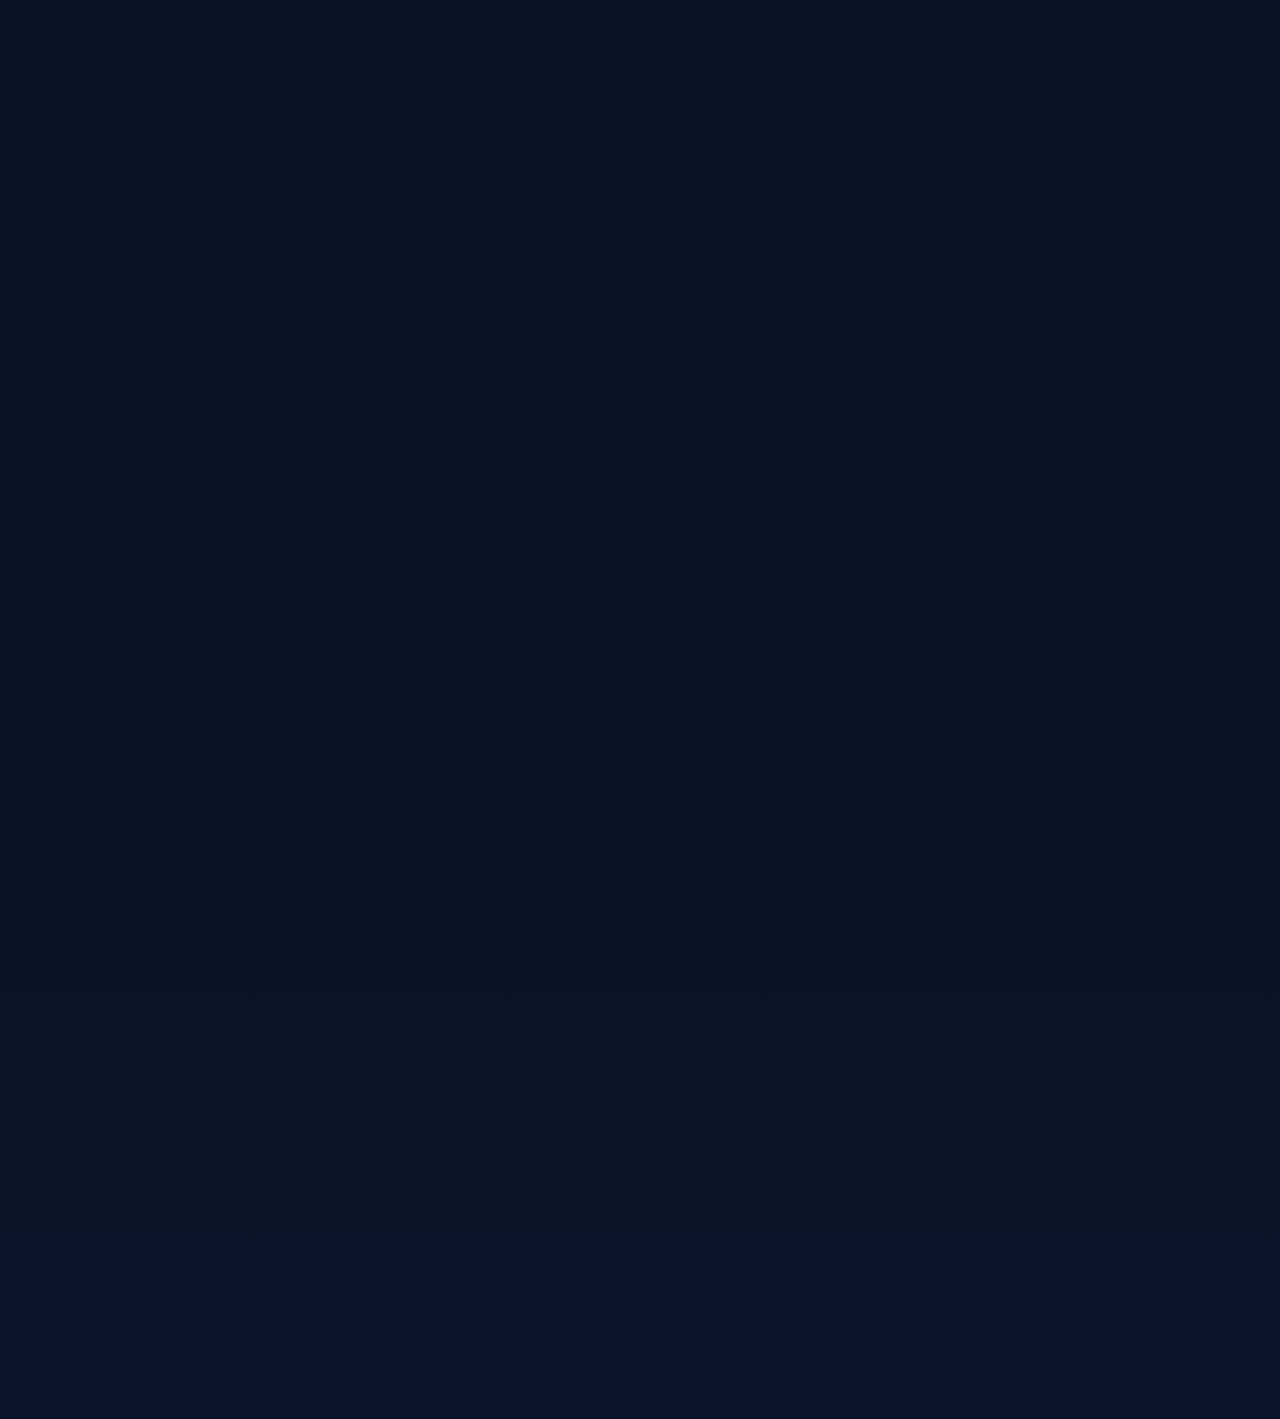
==== commit 76ac1187: "Event Update: Rescheduled event to May 07, 2026 (07-05-2026)" ====
--- a/index.html
+++ b/index.html
@@ -33,8 +33,8 @@
       "@context": "https://schema.org",
       "@type": "MusicEvent",
       "name": "PHOENIX LIVE '26 - Pune Arena",
-      "startDate": "2026-03-16T17:30:00+05:30",
-      "endDate": "2026-03-16T23:00:00+05:30",
+      "startDate": "2026-05-07T17:30:00+05:30",
+      "endDate": "2026-05-07T23:00:00+05:30",
       "eventStatus": "https://schema.org/EventScheduled",
       "eventAttendanceMode": "https://schema.org/OfflineEventAttendanceMode",
       "location": {
@@ -134,7 +134,7 @@
   <main id="main-content">
     <section id="hero" class="hero section">
       <div class="hero__copy reveal">
-        <p class="eyebrow">Mar 16 | Phoenix Concert Grounds</p>
+        <p class="eyebrow">May 07 | Phoenix Concert Grounds</p>
         <h1 class="glitch-hover" data-text="Rock Night 2026 - Pune Arena">Rock Night 2026 - Pune Arena</h1>
         <p class="hero__lineup">DJ Blaze | The Metal Shadows | Aisha Roy</p>
         <div class="hero__chips" aria-label="Event highlights">
@@ -143,11 +143,11 @@
           <span>VVIP Table Service</span>
         </div>
         <p class="hero__meta">
-          <time id="event-date-time" datetime="2026-03-16T17:30:00+05:30">March 16, 2026</time> | Phoenix Concert
+          <time id="event-date-time" datetime="2026-05-07T17:30:00+05:30">May 07, 2026</time> | Phoenix Concert
           Grounds, Pune
         </p>
         <ul class="hero__facts" aria-label="Event quick facts">
-          <li><span>Day:</span> <strong id="event-day-label">Monday Night</strong></li>
+          <li><span>Day:</span> <strong id="event-day-label">Thursday Night</strong></li>
           <li><span>Doors Open:</span> 5:30 PM (Entry via Gate A)</li>
           <li><span>Show Window:</span> 5:30 PM - 11:30 PM (No Curfew)</li>
           <li><span>Performance:</span> 4D Sound + Laser Projection</li>
@@ -210,7 +210,7 @@
       <div class="section-heading reveal">
         <p class="eyebrow">The Performance Journey</p>
         <h2>The Experience</h2>
-        <p>Three unique acts, one unforgettable night. March 16, 2026.</p>
+        <p>Three unique acts, one unforgettable night. May 07, 2026.</p>
       </div>
 
       <div class="experience-stack">
@@ -222,7 +222,7 @@
           <div class="spotlight-content glass">
             <div class="spotlight-header">
               <span class="spotlight-time">19:10 - 20:00</span>
-              <span class="spotlight-date">Mar 16</span>
+              <span class="spotlight-date">May 07</span>
             </div>
             <span class="artist-role">Live Vocal Set</span>
             <h3>Aisha Roy</h3>
@@ -264,7 +264,7 @@
           <div class="spotlight-content glass">
             <div class="spotlight-header">
               <span class="spotlight-time">20:05 - 21:15</span>
-              <span class="spotlight-date">Mar 16</span>
+              <span class="spotlight-date">May 07</span>
             </div>
             <span class="artist-role">Rock Band</span>
             <h3>The Metal Shadows</h3>
@@ -307,7 +307,7 @@
           <div class="spotlight-content glass">
             <div class="spotlight-header">
               <span class="spotlight-time">21:30 - 23:00</span>
-              <span class="spotlight-date">Mar 16</span>
+              <span class="spotlight-date">May 07</span>
             </div>
             <span class="artist-role">Electronic Headliner</span>
             <h3>DJ Blaze</h3>
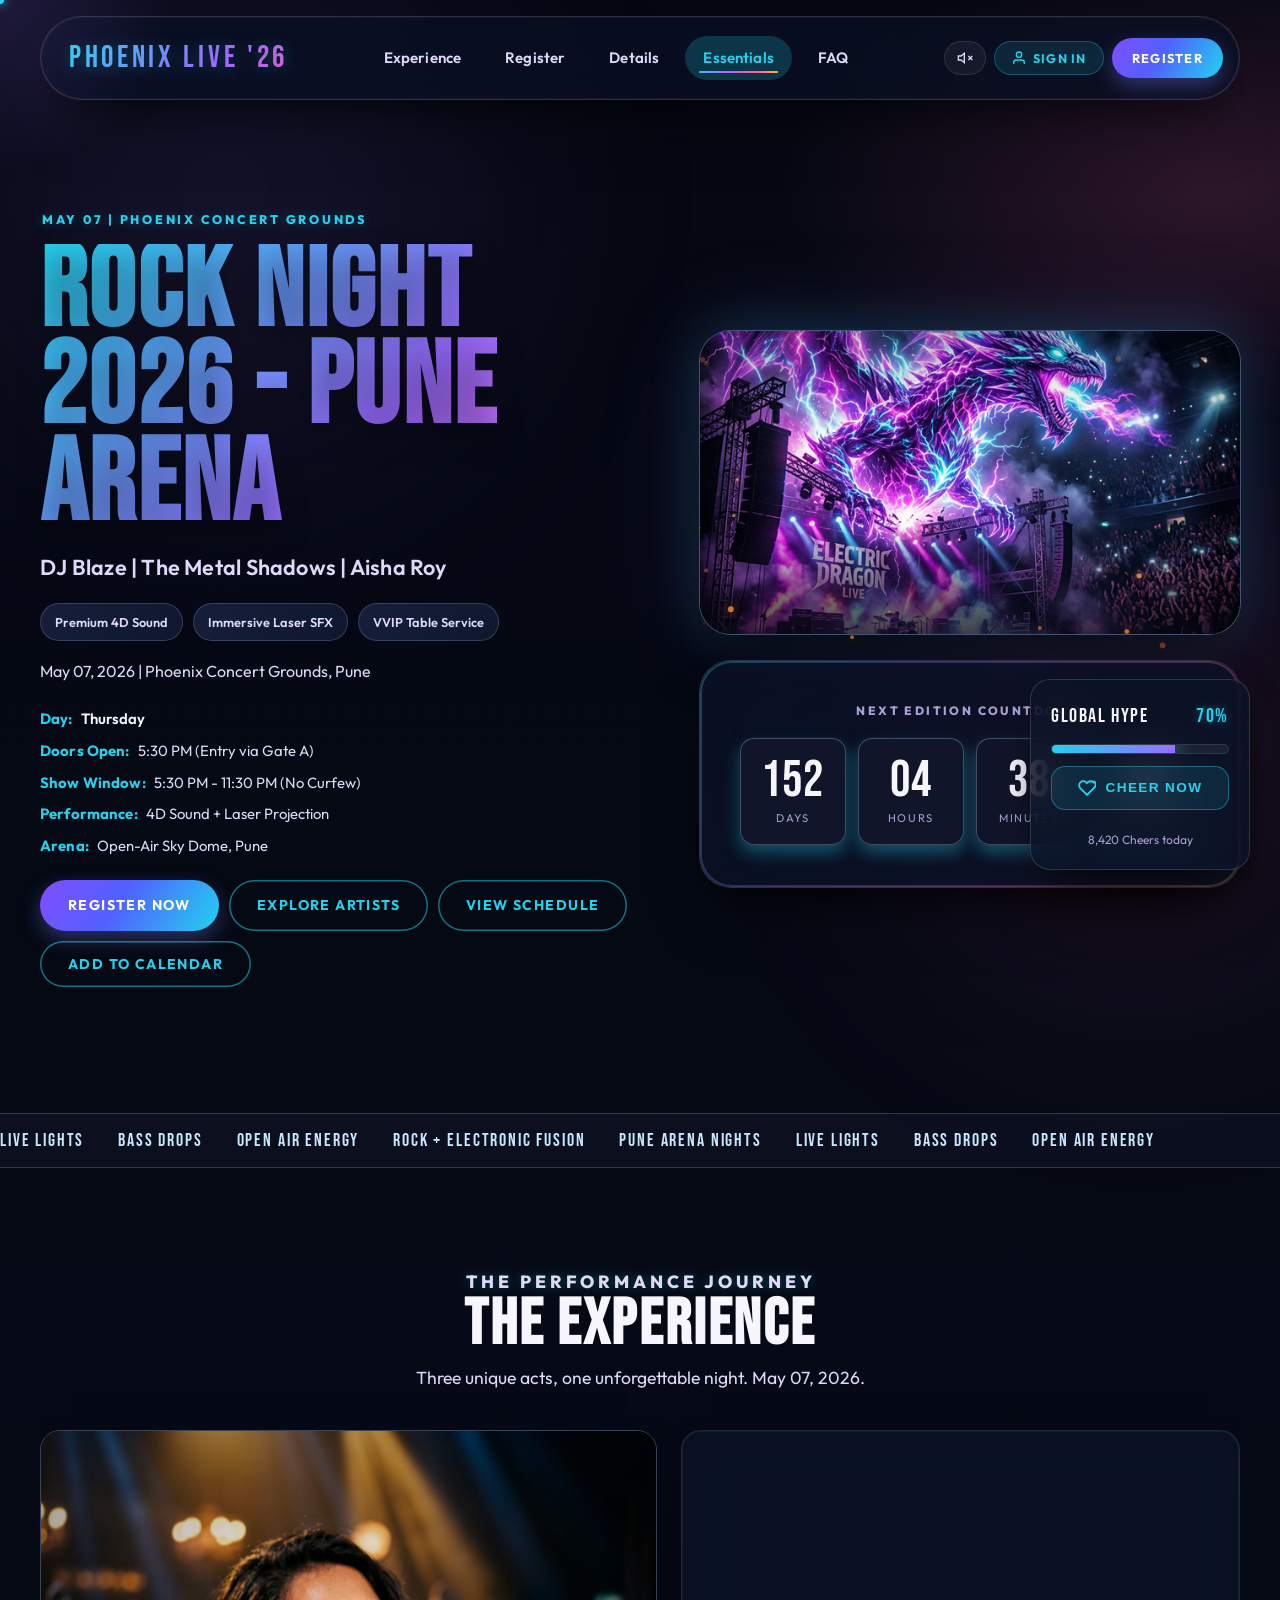
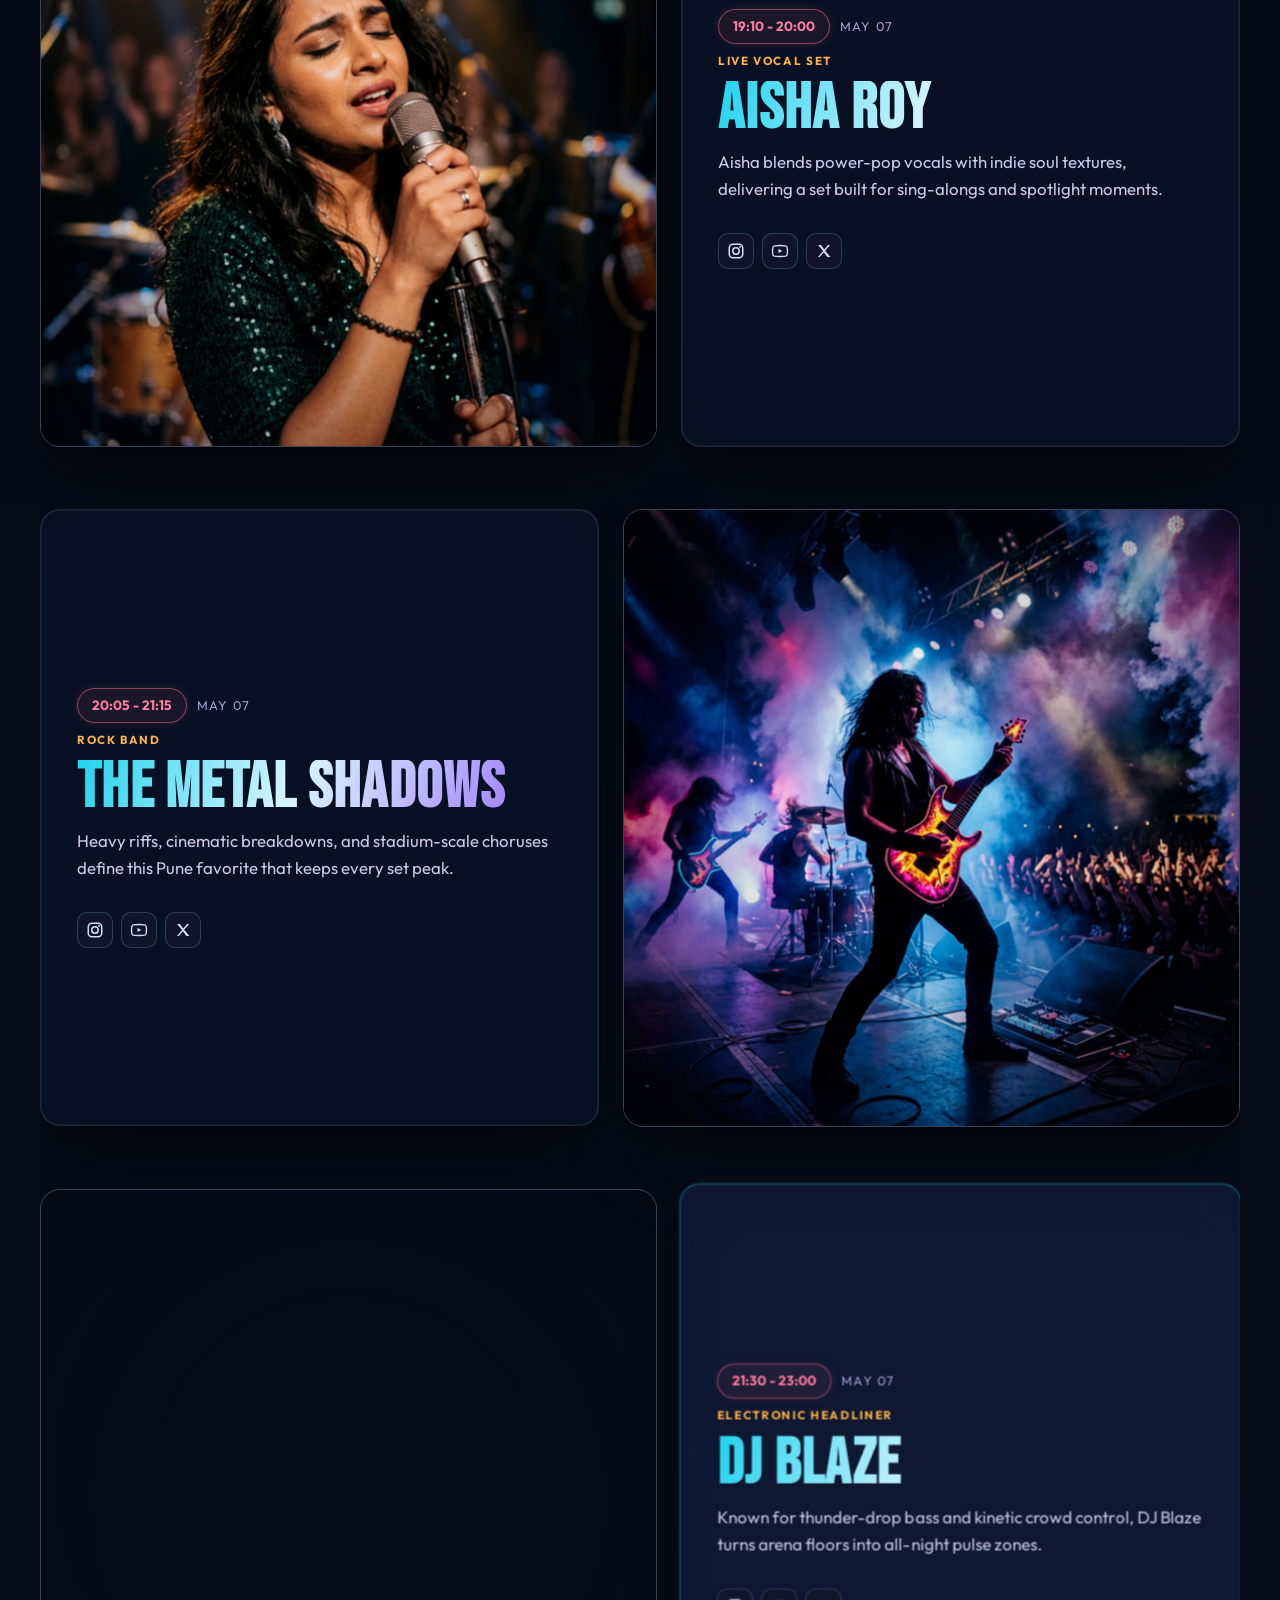
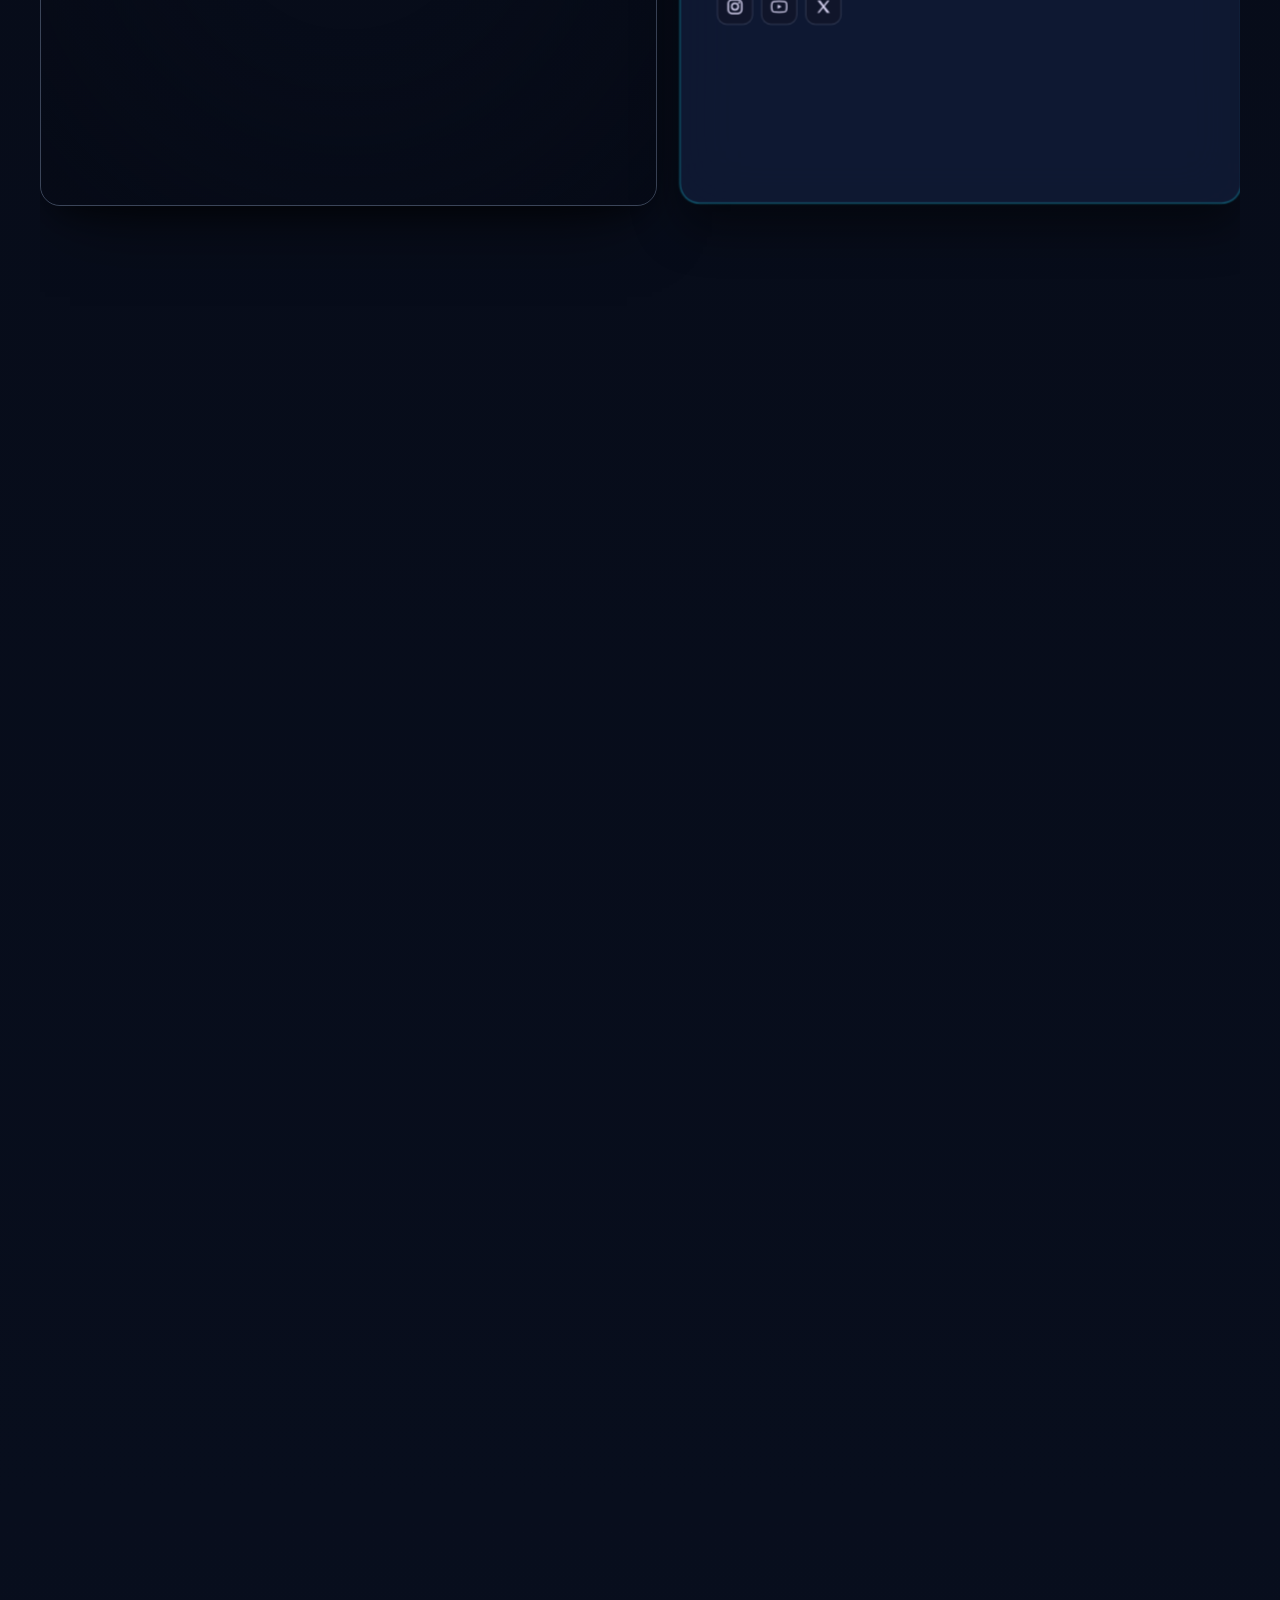
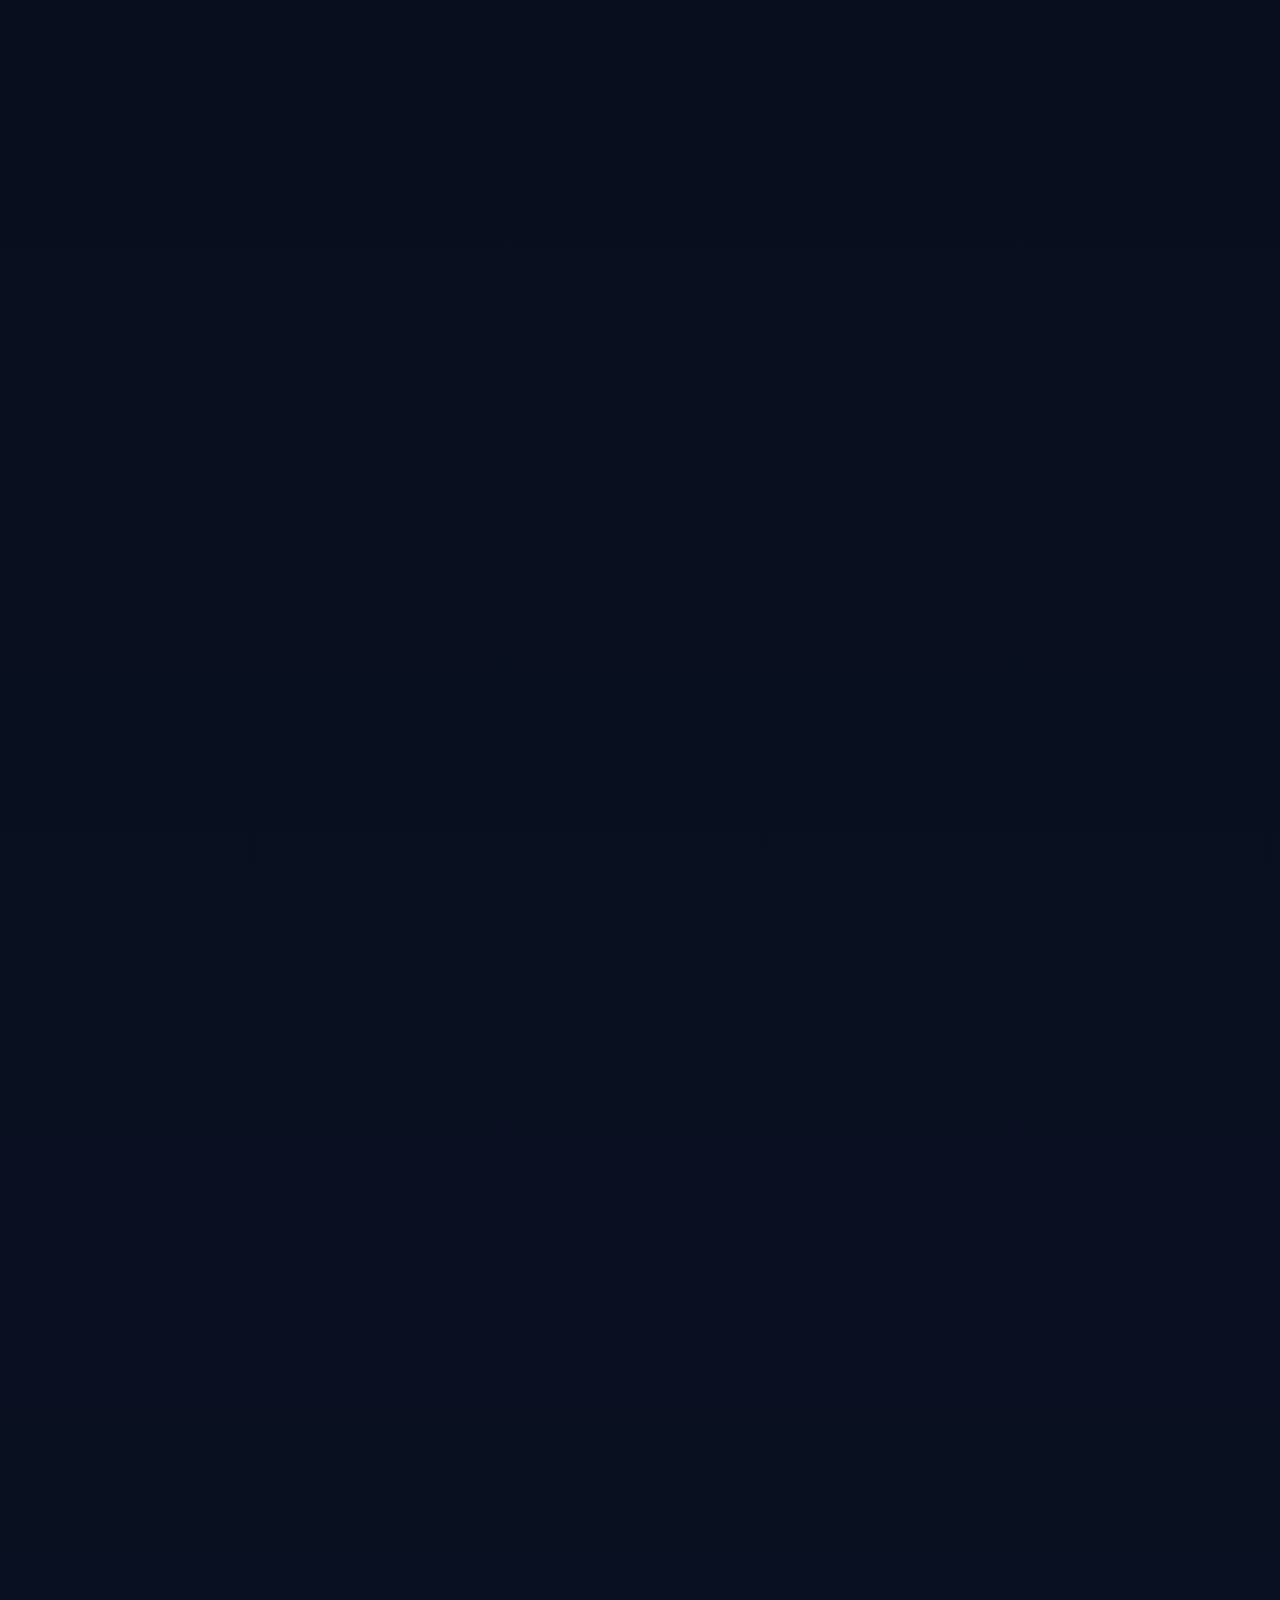
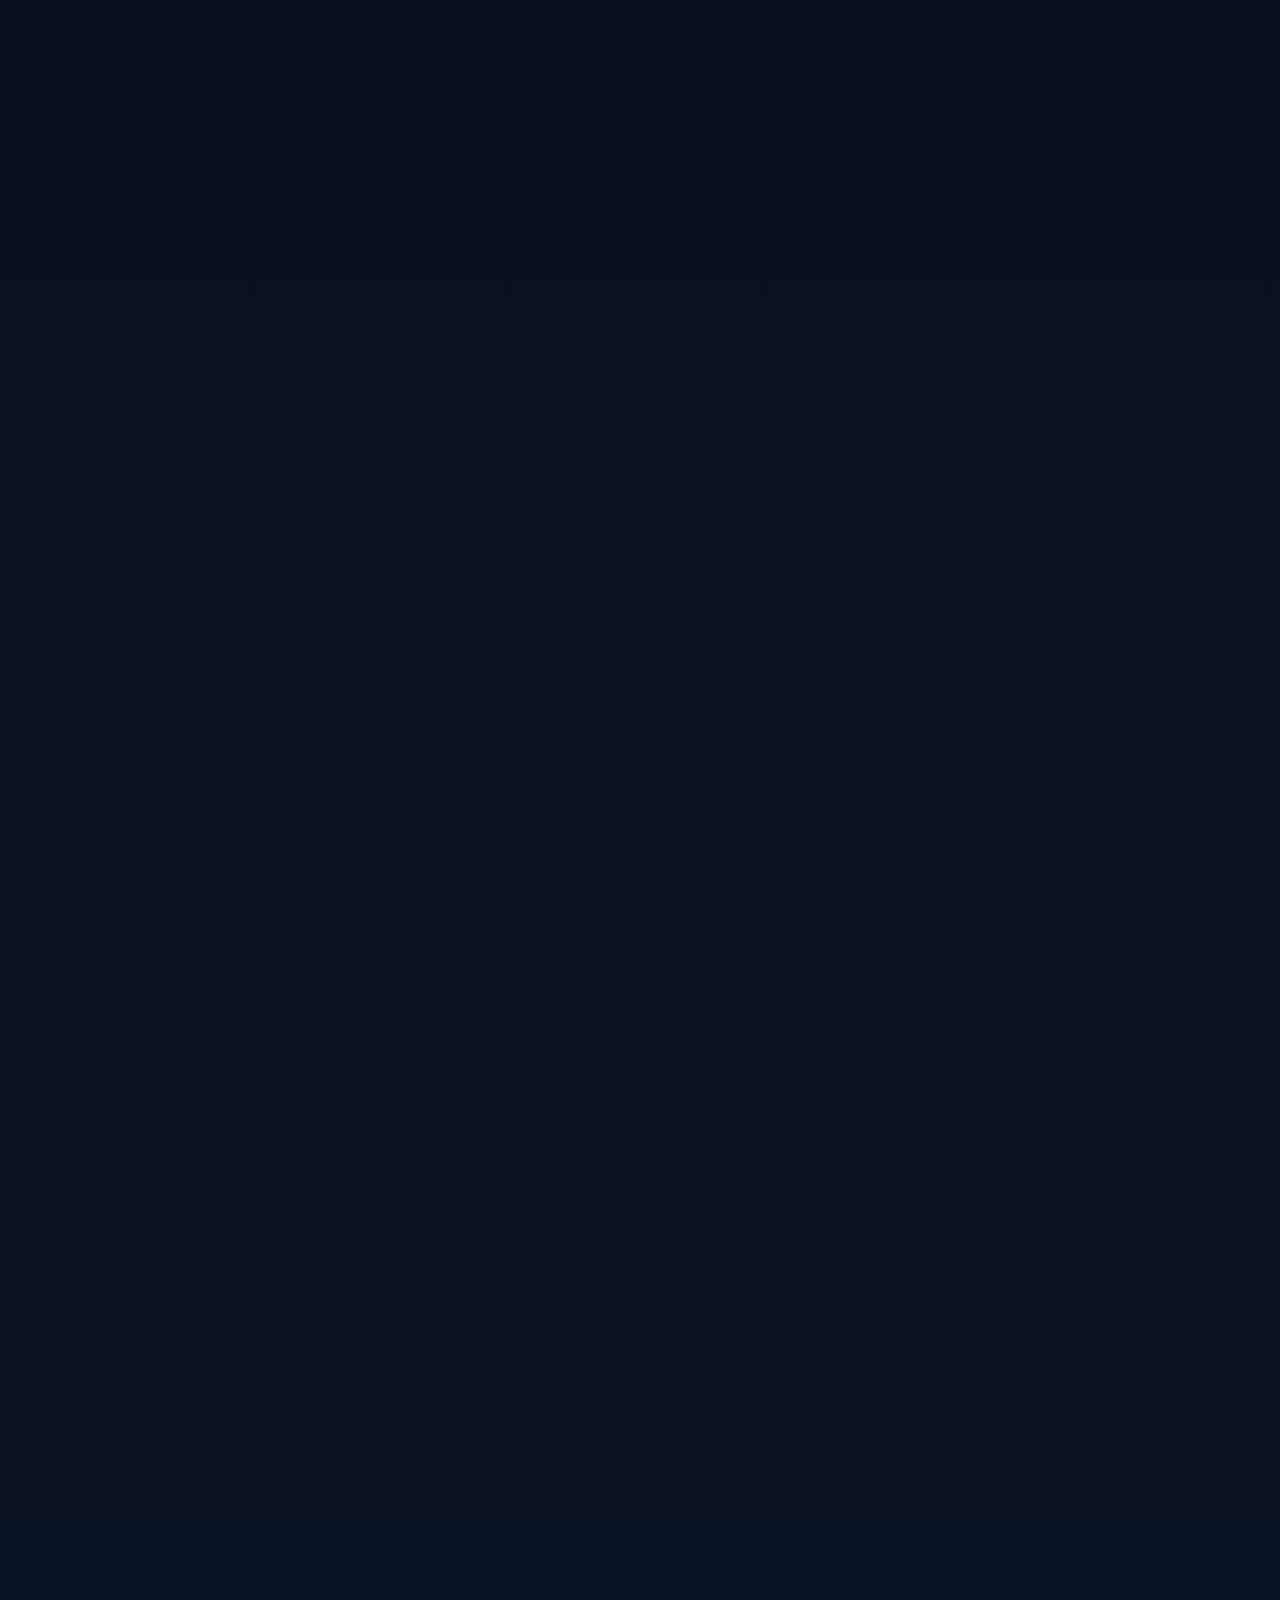
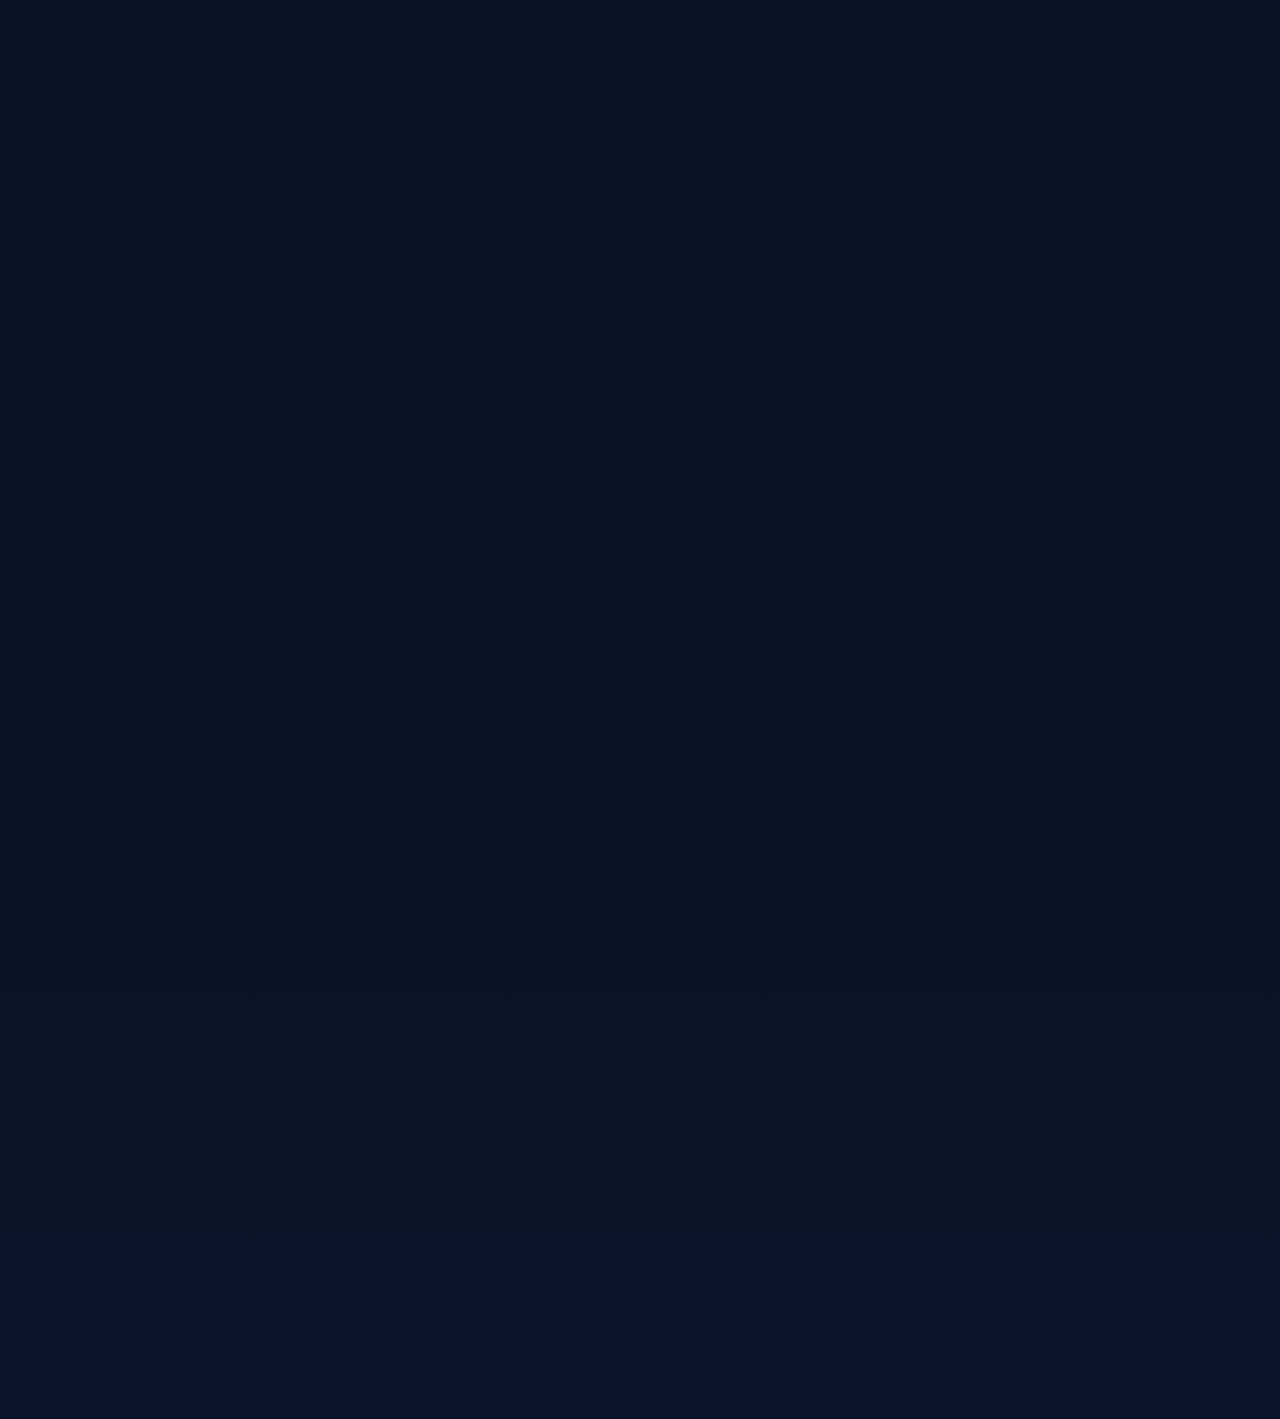
==== commit 22bd53ad: "Elite Experience: Final Event Reschedule to May 07 and 100% Stable Local High-Quality Audio Assets" ====
--- a/index.html
+++ b/index.html
@@ -933,8 +933,8 @@
   </div>
 
   <audio id="ambient-audio" loop preload="auto">
-    <source src="https://files.freemusicarchive.org/storage-freemusicarchive-org/music/no_curator/Ketsa/The_Lost_Files/Ketsa_-_04_-_Midnight_Ride.mp3" type="audio/mpeg">
-    <!-- Midnight Ride by Ketsa - High Quality Rock Instrumental -->
+    <source src="assets/audio/ambient.mp3" type="audio/mpeg">
+    <!-- Local Ambient Rock Instrumental -->
   </audio>
 
   <!-- Global Hype Meter -->
@@ -988,7 +988,7 @@
   <script src="https://www.gstatic.com/firebasejs/10.8.0/firebase-app-compat.js"></script>
   <script src="https://www.gstatic.com/firebasejs/10.8.0/firebase-firestore-compat.js"></script>
 
-  <script src="script.js?v=20260316-elite-v4" defer></script>
+  <script src="script.js?v=20260316-elite-v5" defer></script>
 </body>
 
 </html>
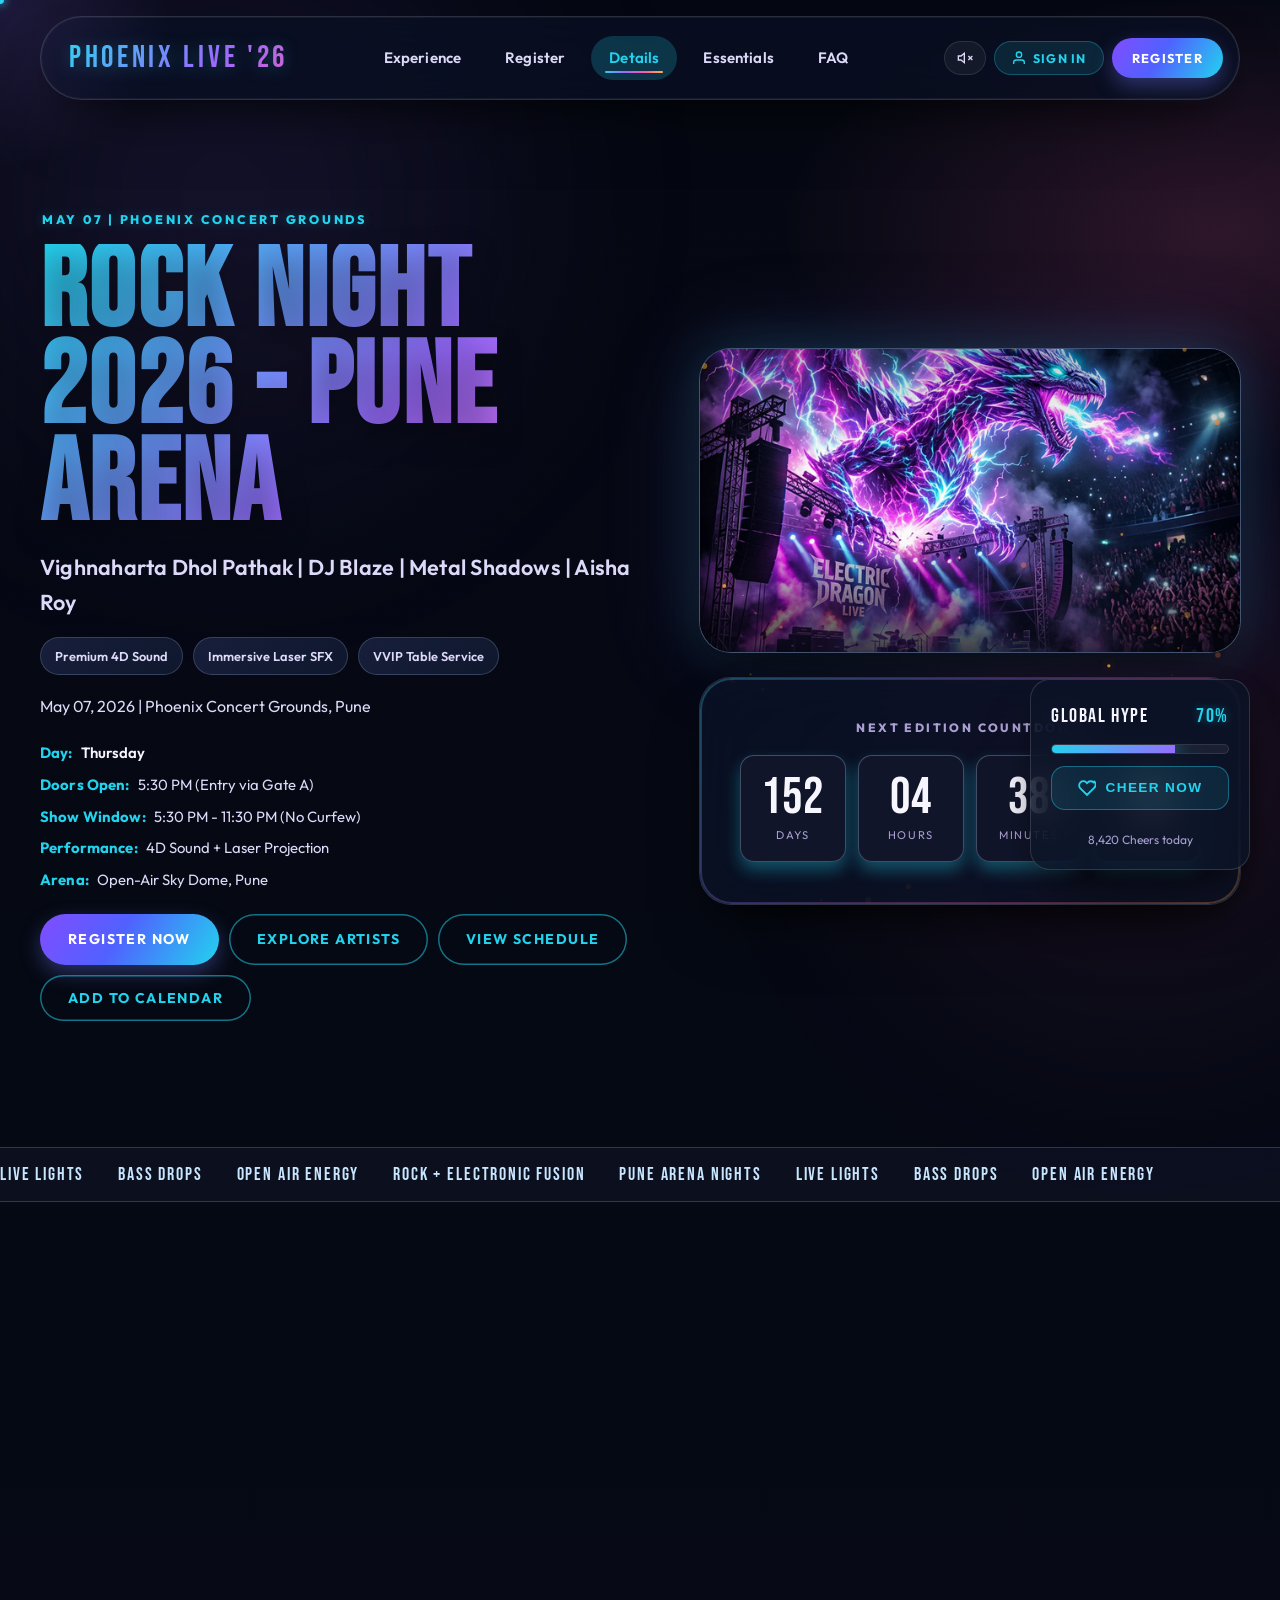
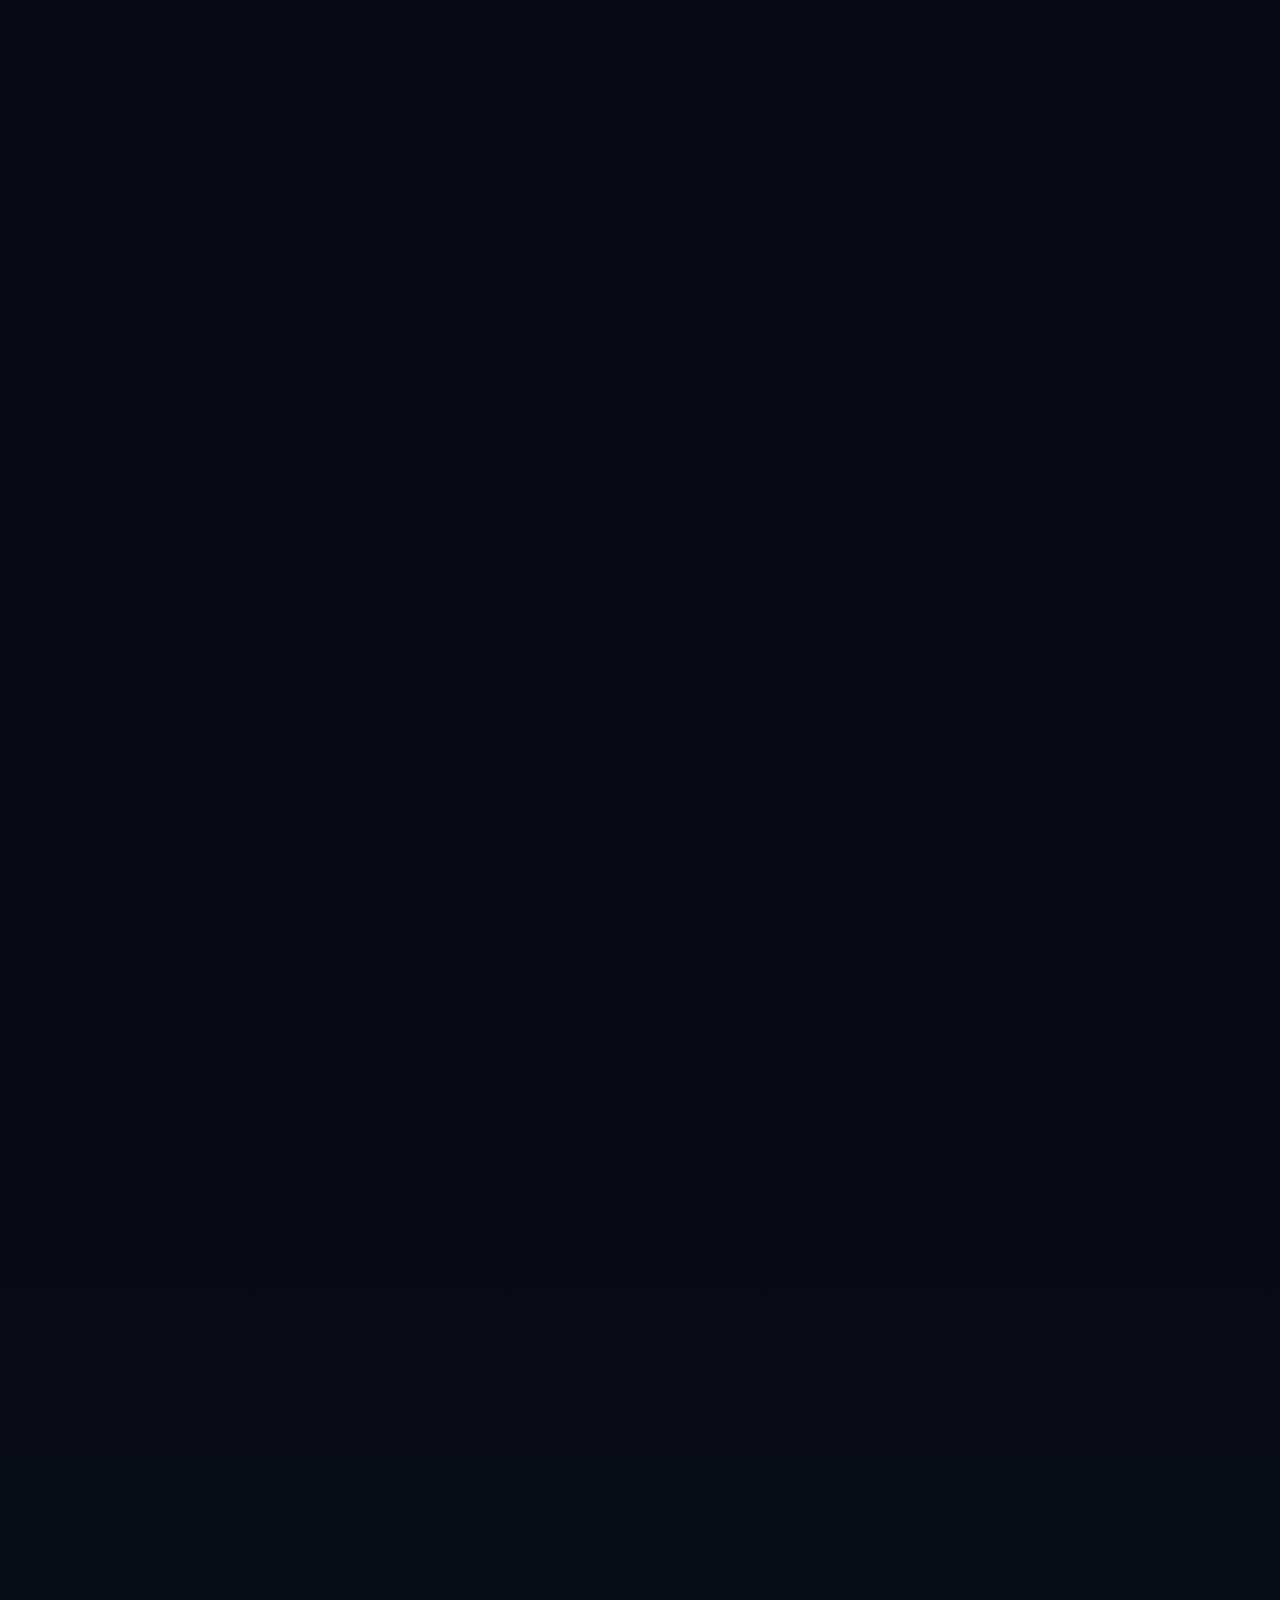
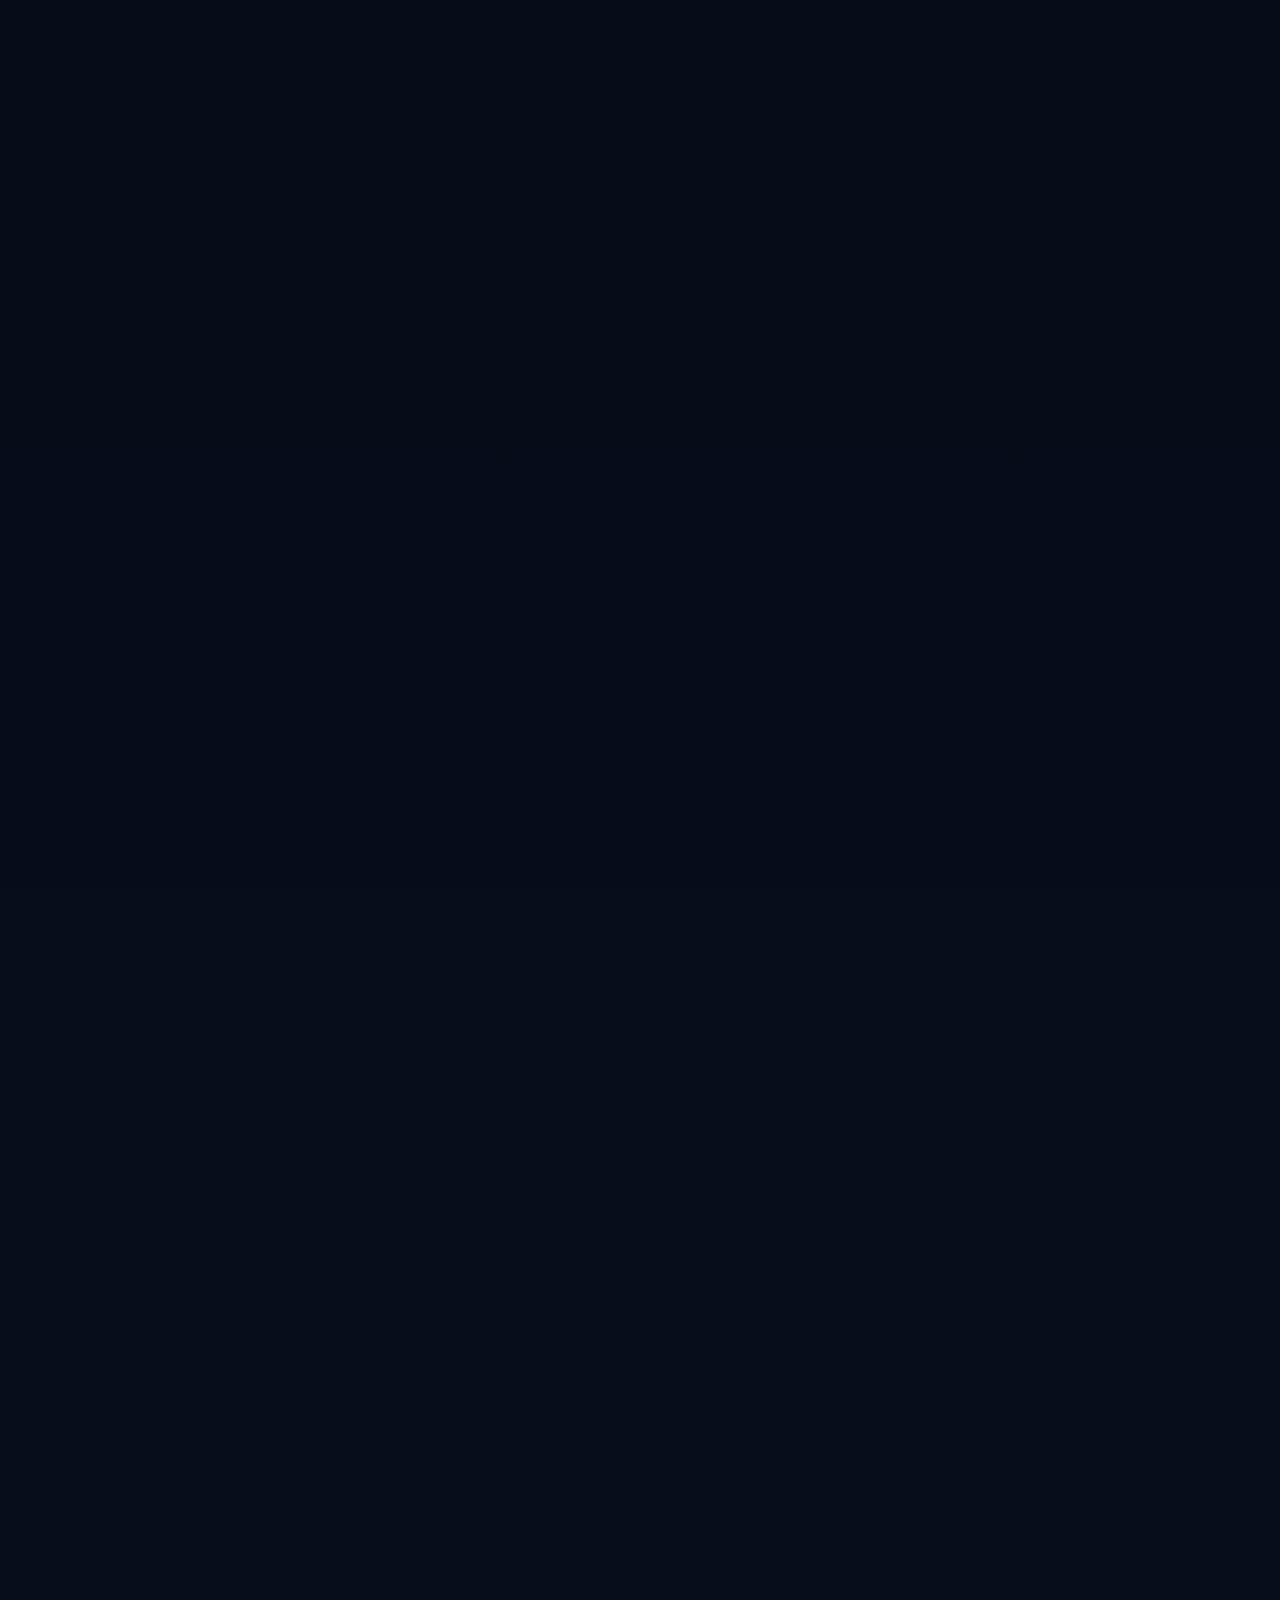
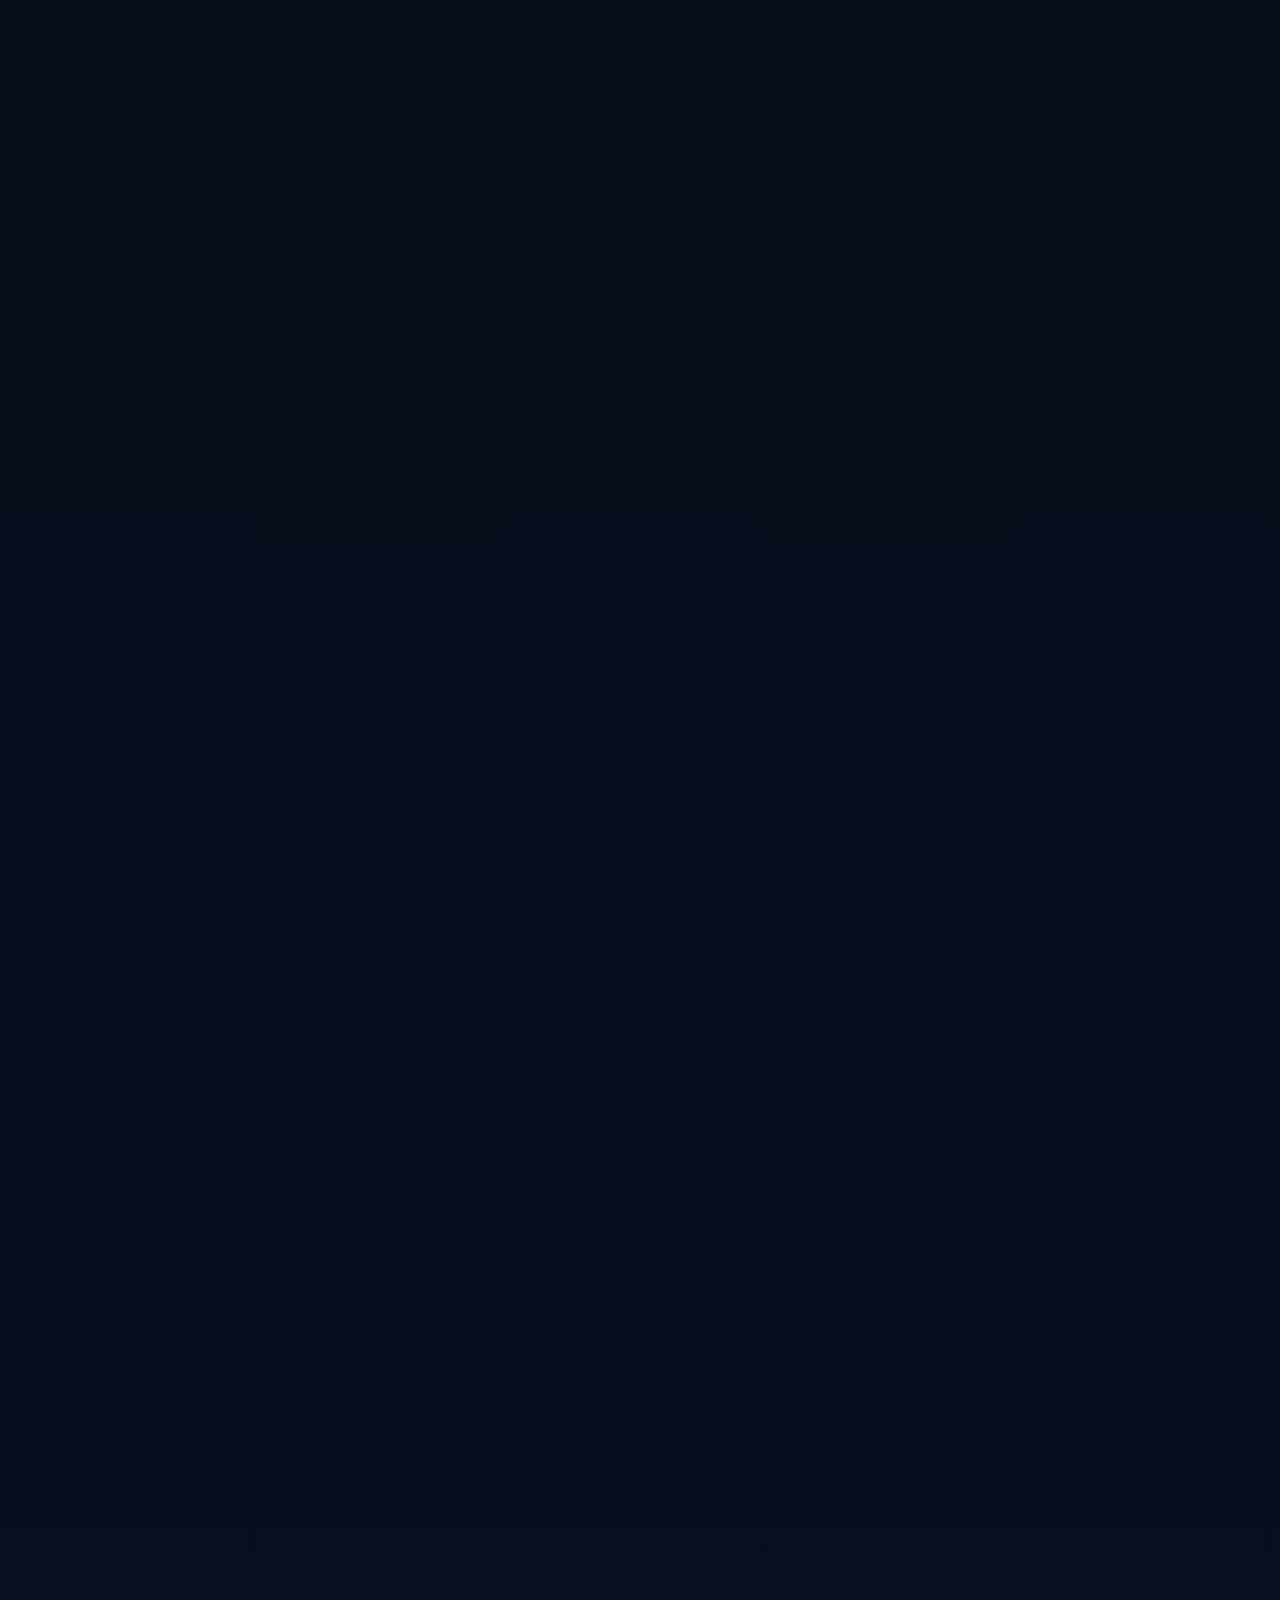
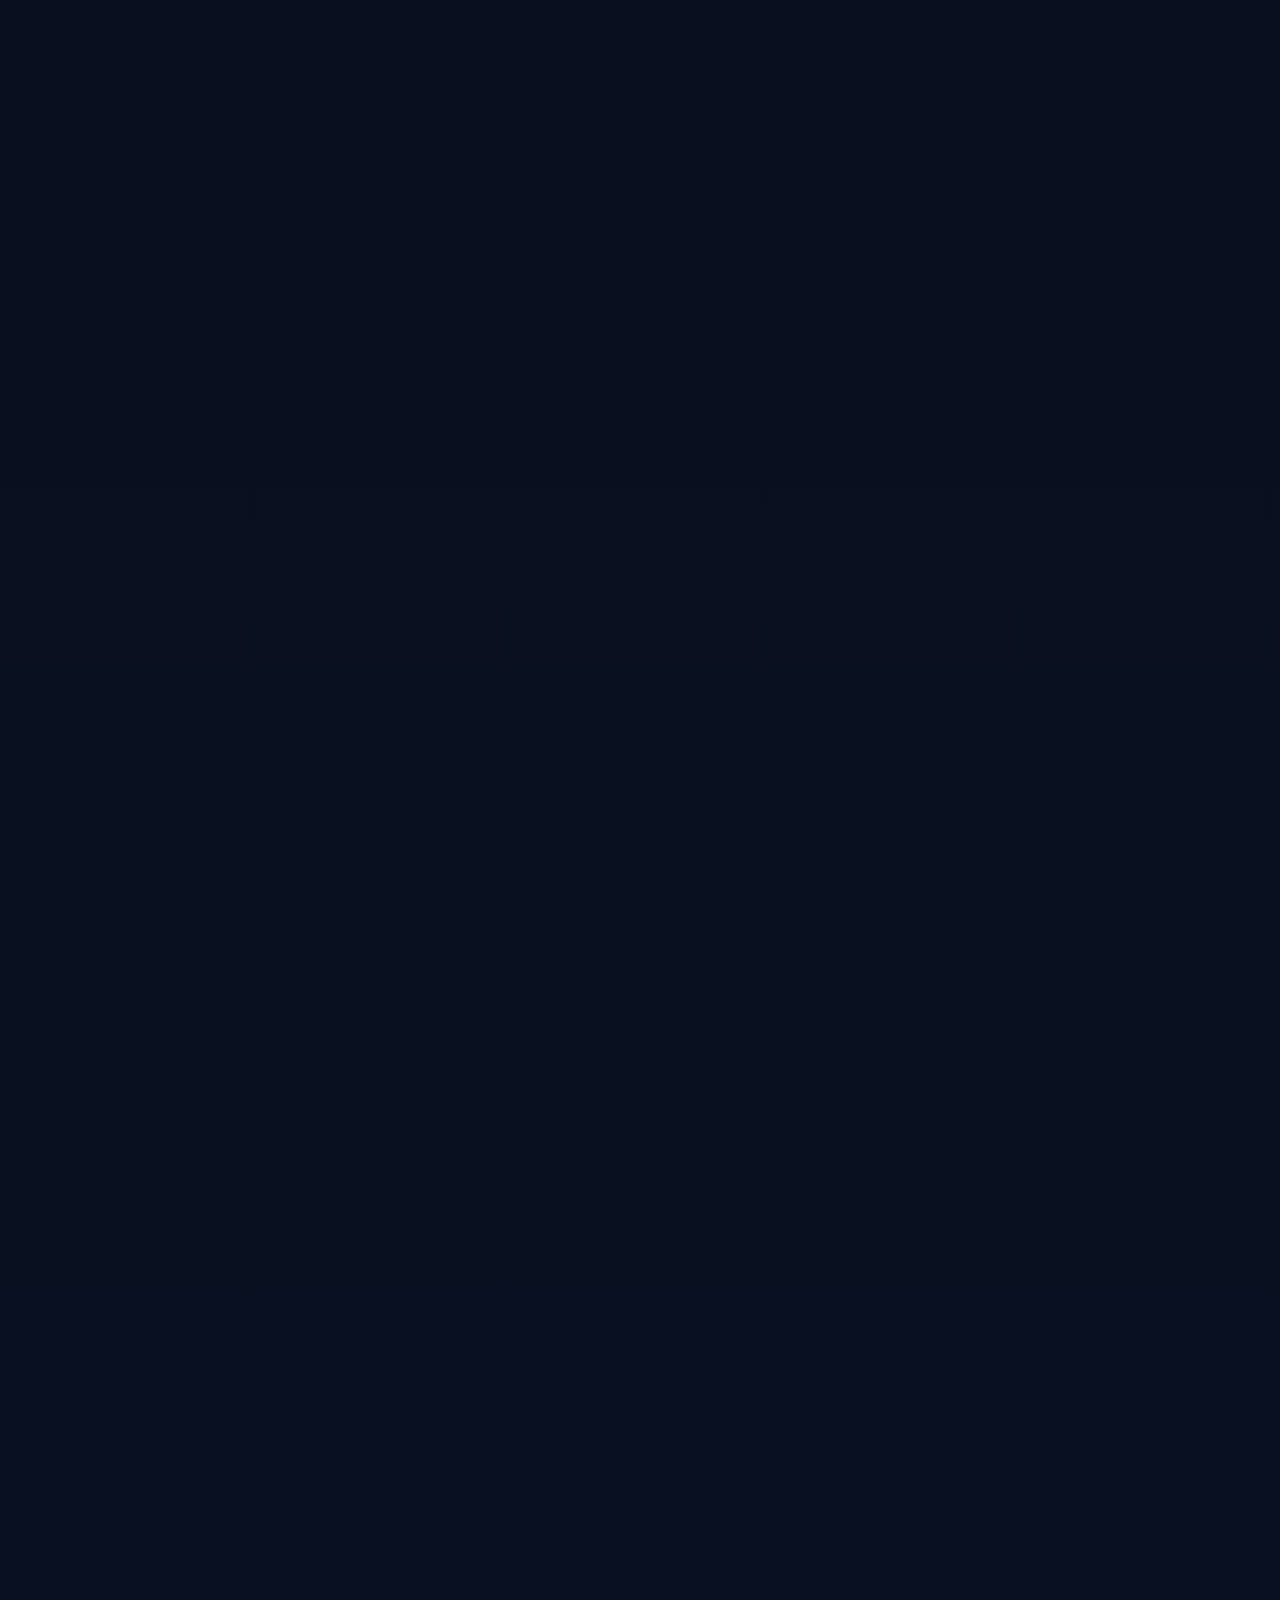
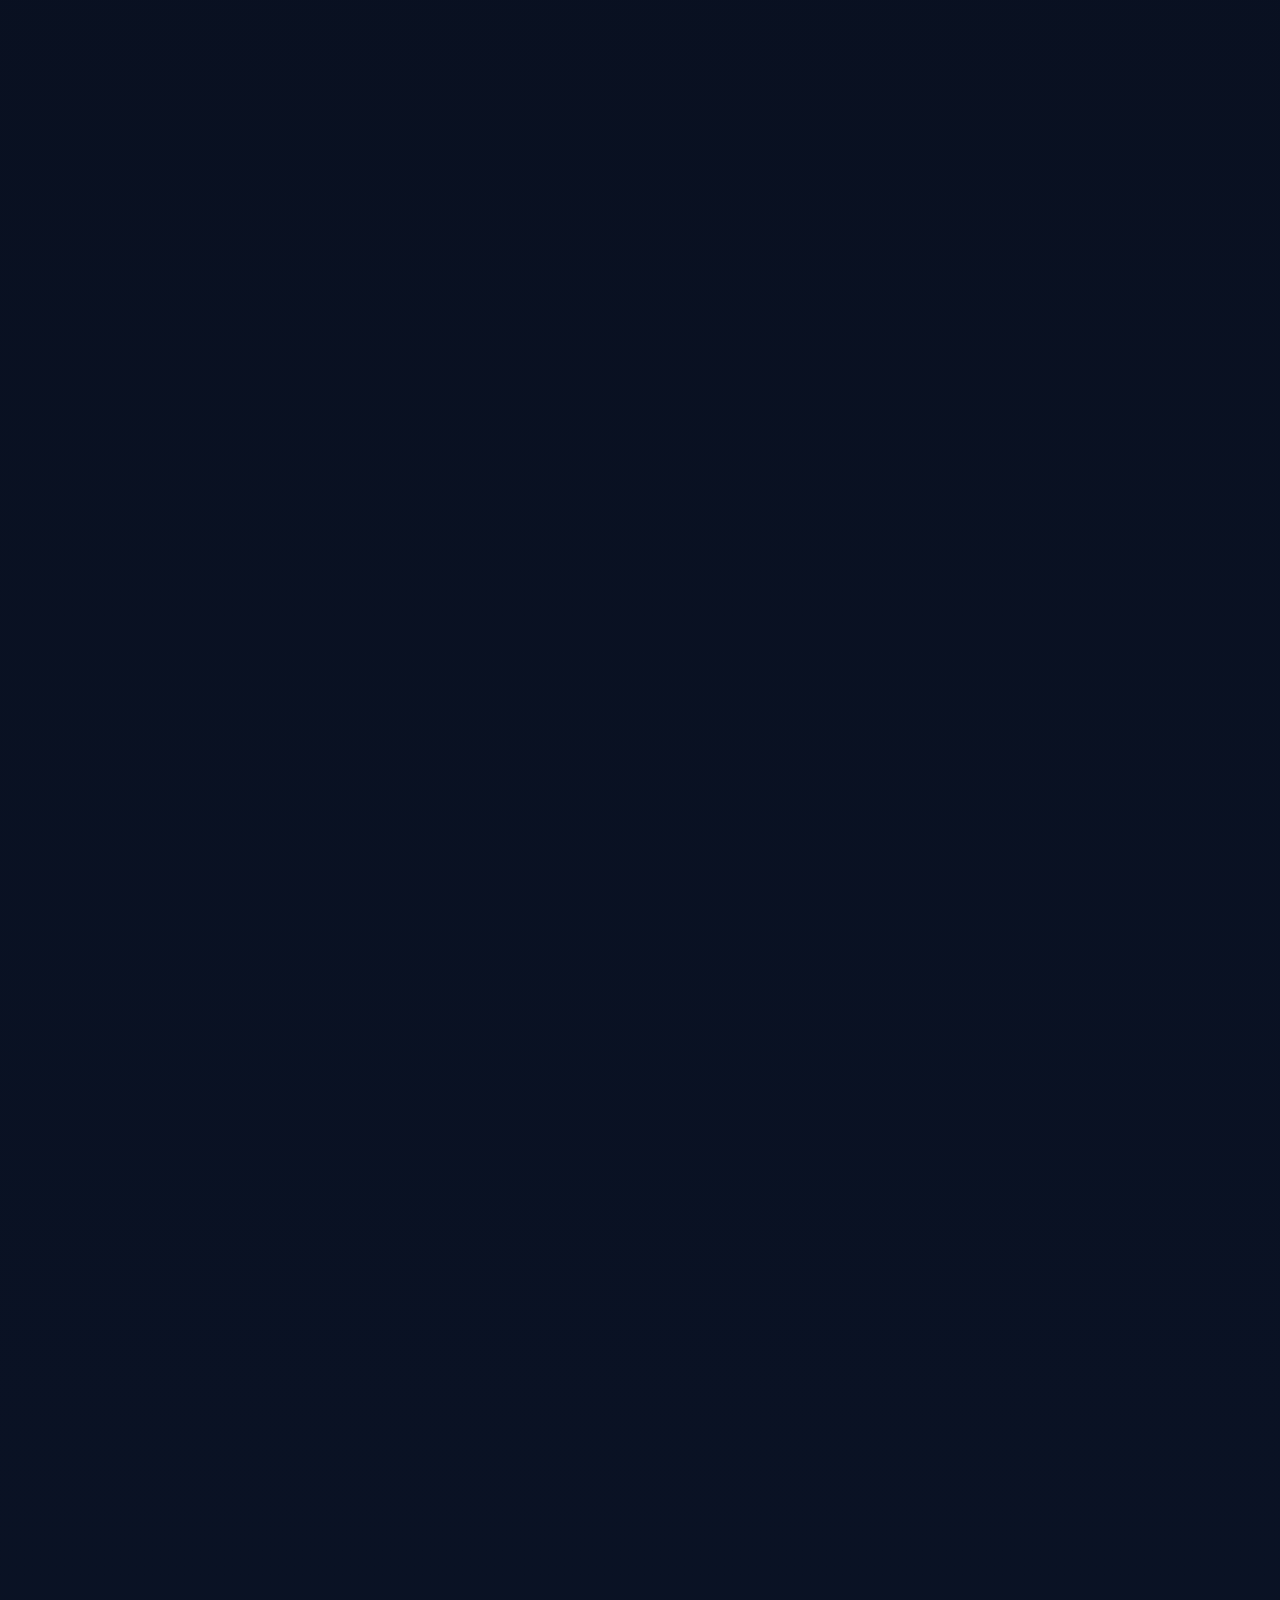
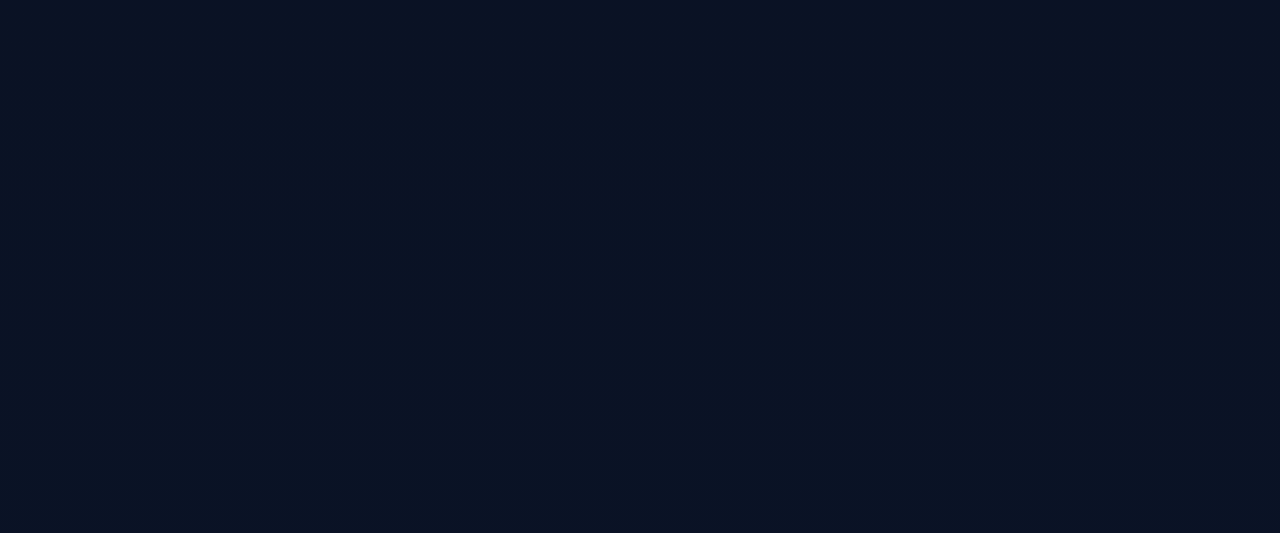
==== commit 4fd2f6d4: "Elite Feature: Integrated 'Shobha Yatra - Gudi Padwa' Marathi Folk Spotlight with premium percussion" ====
--- a/index.html
+++ b/index.html
@@ -136,7 +136,7 @@
       <div class="hero__copy reveal">
         <p class="eyebrow">May 07 | Phoenix Concert Grounds</p>
         <h1 class="glitch-hover" data-text="Rock Night 2026 - Pune Arena">Rock Night 2026 - Pune Arena</h1>
-        <p class="hero__lineup">DJ Blaze | The Metal Shadows | Aisha Roy</p>
+        <p class="hero__lineup">Vighnaharta Dhol Pathak | DJ Blaze | Metal Shadows | Aisha Roy</p>
         <div class="hero__chips" aria-label="Event highlights">
           <span>Premium 4D Sound</span>
           <span>Immersive Laser SFX</span>
@@ -210,10 +210,44 @@
       <div class="section-heading reveal">
         <p class="eyebrow">The Performance Journey</p>
         <h2>The Experience</h2>
-        <p>Three unique acts, one unforgettable night. May 07, 2026.</p>
+        <p>Four unique acts, one unforgettable night. May 07, 2026.</p>
       </div>
 
       <div class="experience-stack">
+        <article class="spotlight-section artist-card reveal active" id="spotlight-marathi" data-artist="marathi-folk">
+          <div class="spotlight-image">
+            <img src="assets/marathi-folk.webp" alt="Shobha Yatra Dhol Tasha procession in Pune." loading="lazy" decoding="async"
+              width="640" height="640" />
+          </div>
+          <div class="spotlight-content glass">
+            <div class="spotlight-header">
+              <span class="spotlight-time">07:00 AM Onwards</span>
+              <span class="spotlight-date">Mar 19</span>
+            </div>
+            <span class="artist-role">Dhol Tasha & Lezim</span>
+            <h3>Shobha Yatra - Gudi Padwa</h3>
+            <p>A grand traditional procession at Laxmi Road to welcome the Marathi New Year with 50+ Dhol Tasha Pathaks. (Free Public Event)</p>
+            <div class="artist-social" aria-label="Shobha Yatra social links">
+              <a href="https://instagram.com" target="_blank" rel="noopener noreferrer"
+                aria-label="Events on Instagram">
+                <svg viewBox="0 0 24 24" width="18" height="18" aria-hidden="true">
+                  <rect x="3" y="3" width="18" height="18" rx="5" ry="5" fill="none" stroke="currentColor"
+                    stroke-width="2" />
+                  <circle cx="12" cy="12" r="4.3" fill="none" stroke="currentColor" stroke-width="2" />
+                  <circle cx="17.4" cy="6.6" r="1.2" fill="currentColor" />
+                </svg>
+              </a>
+              <a href="https://youtube.com" target="_blank" rel="noopener noreferrer" aria-label="Events on YouTube">
+                <svg viewBox="0 0 24 24" width="18" height="18" aria-hidden="true">
+                  <path
+                    d="M22 12c0 2.2-.2 3.8-.6 5-.3.8-.9 1.4-1.7 1.7-1.2.4-3 .6-7.7.6s-6.5-.2-7.7-.6c-.8-.3-1.4-.9-1.7-1.7-.4-1.2-.6-2.8-.6-5s.2-3.8.6-5c.3-.8.9-1.4 1.7-1.7 1.2-.4 3-.6 7.7-.6s6.5.2 7.7.6c.8.3 1.4.9 1.7 1.7.4 1.2.6 2.8.6 5Z"
+                    fill="none" stroke="currentColor" stroke-width="1.8" />
+                  <path d="M10 9.2v5.6L15.2 12 10 9.2Z" fill="currentColor" />
+                </svg>
+              </a>
+            </div>
+          </div>
+        </article>
         <article class="spotlight-section artist-card reveal active" id="spotlight-aisha" data-artist="aisha-roy">
           <div class="spotlight-image">
             <img src="assets/aisha-roy.webp" alt="Aisha Roy performing live vocal set." loading="lazy" decoding="async"
@@ -988,7 +1022,7 @@
   <script src="https://www.gstatic.com/firebasejs/10.8.0/firebase-app-compat.js"></script>
   <script src="https://www.gstatic.com/firebasejs/10.8.0/firebase-firestore-compat.js"></script>
 
-  <script src="script.js?v=20260316-elite-v5" defer></script>
+  <script src="script.js?v=20260316-elite-v6" defer></script>
 </body>
 
 </html>
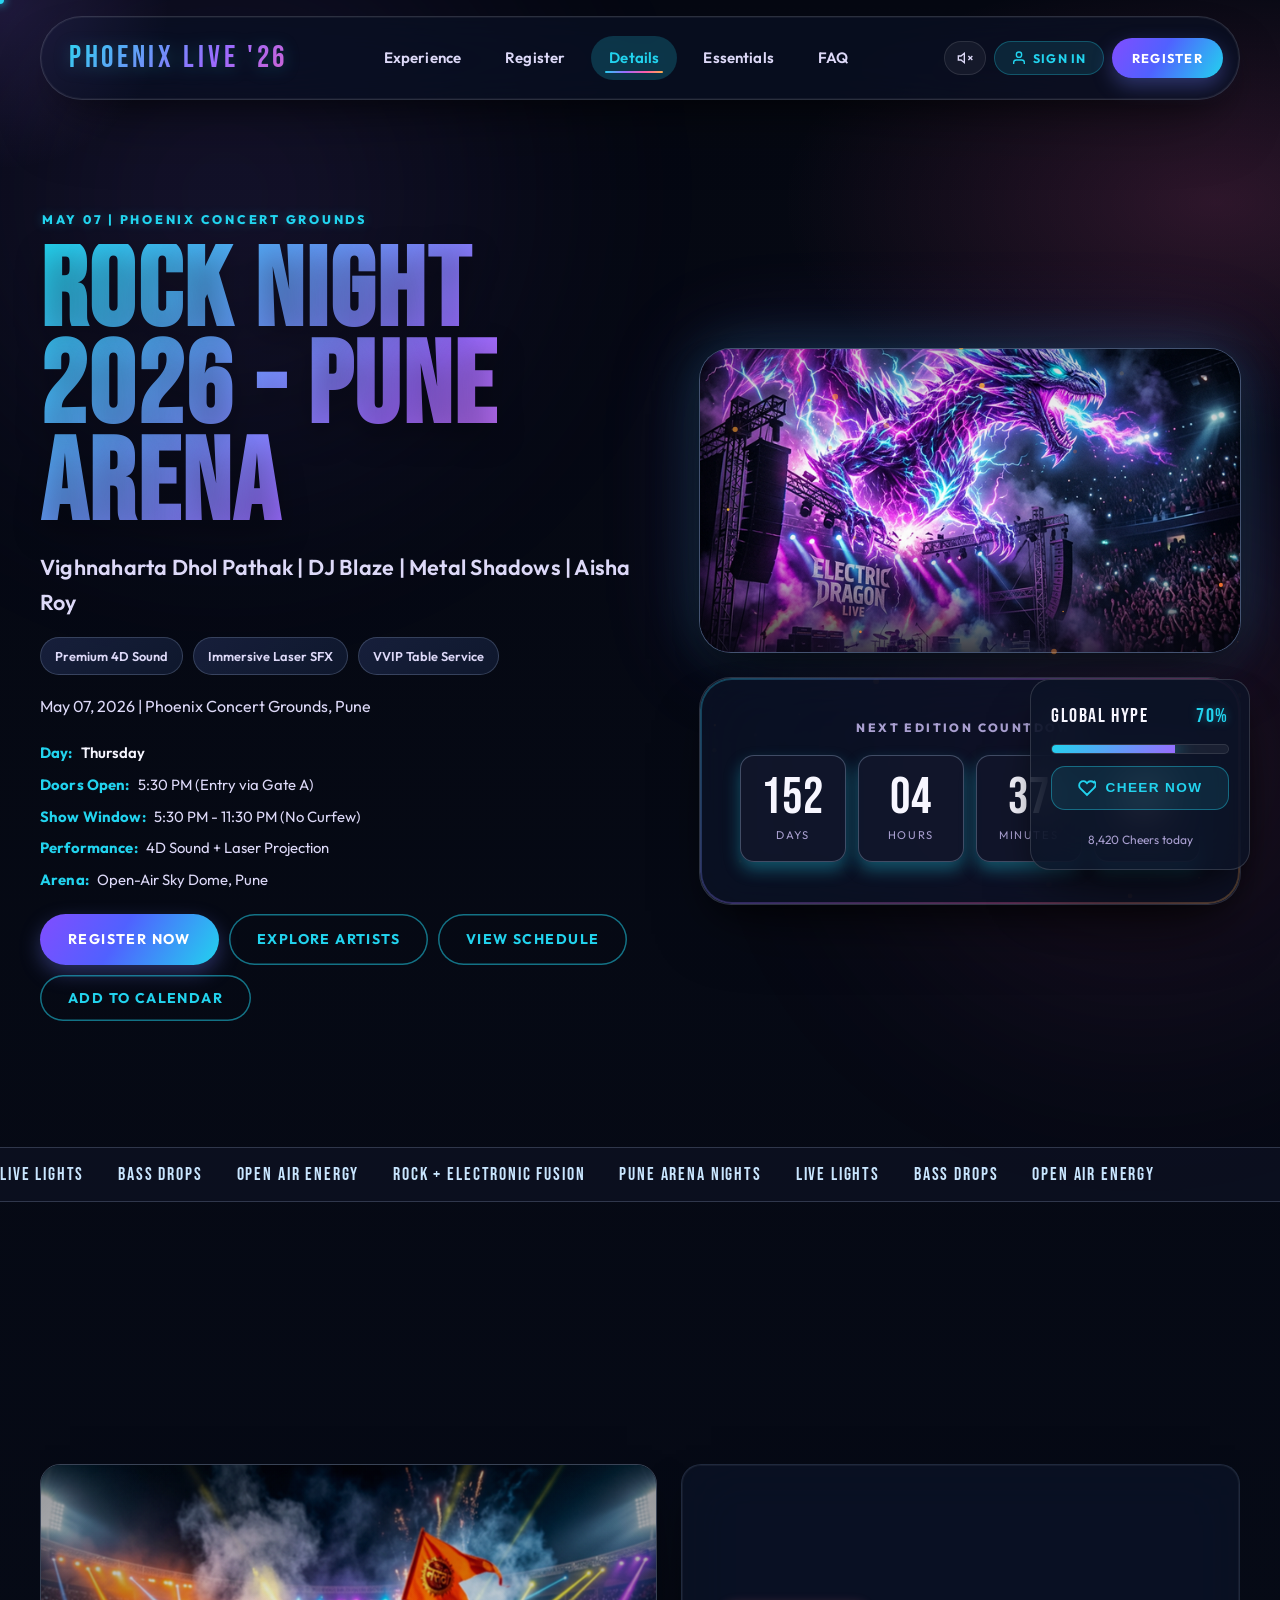
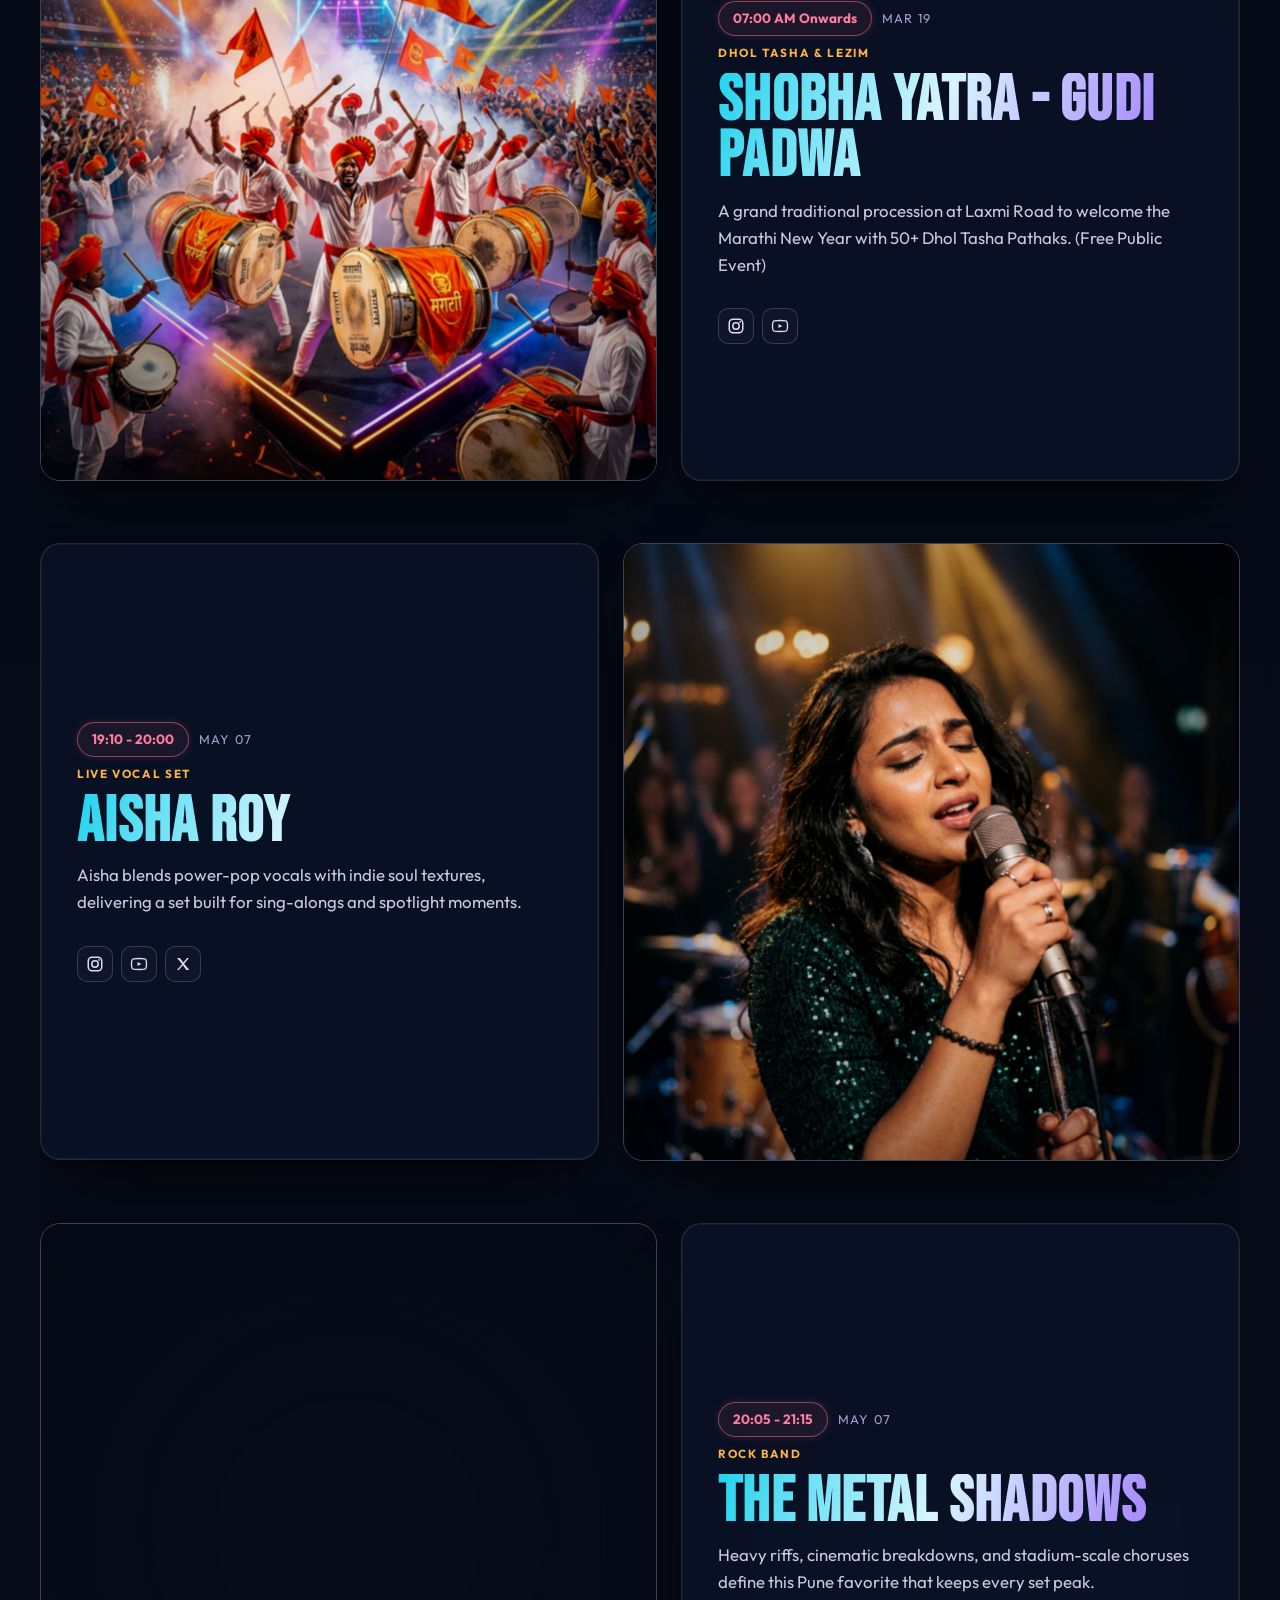
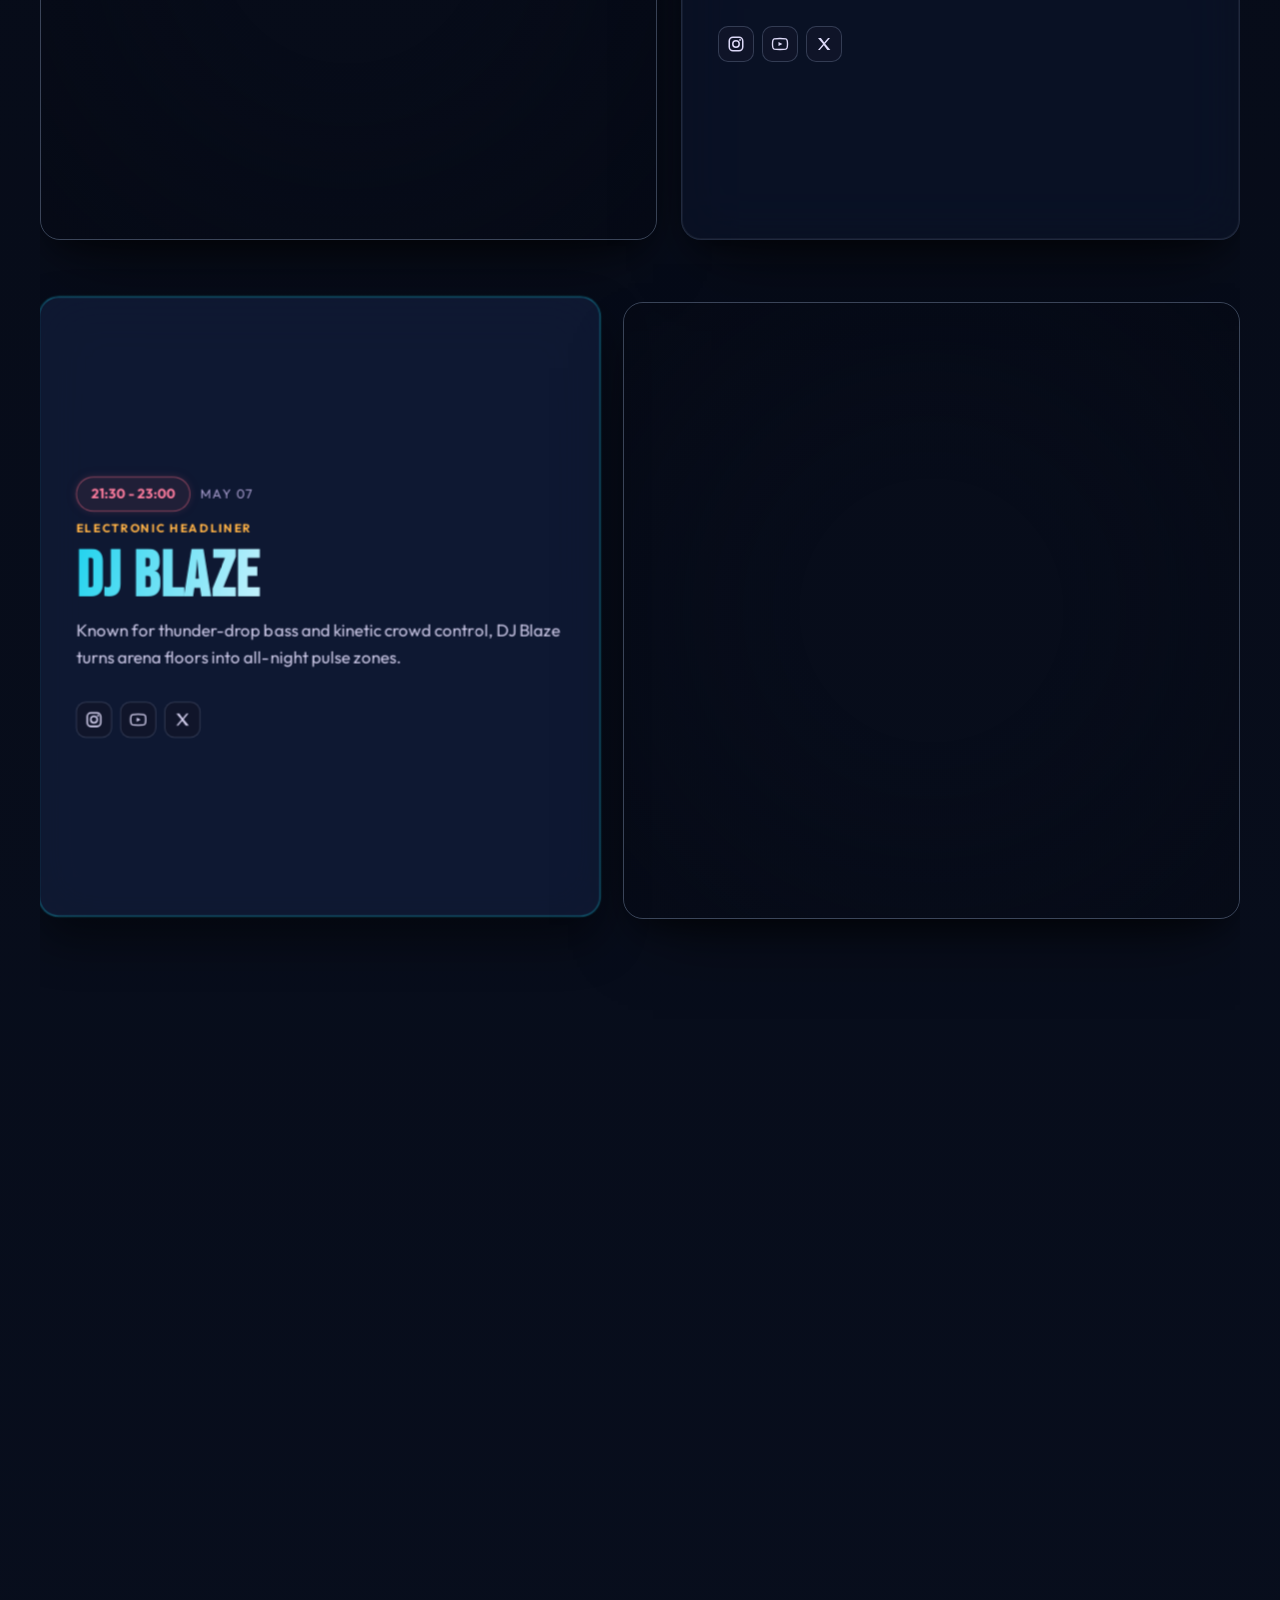
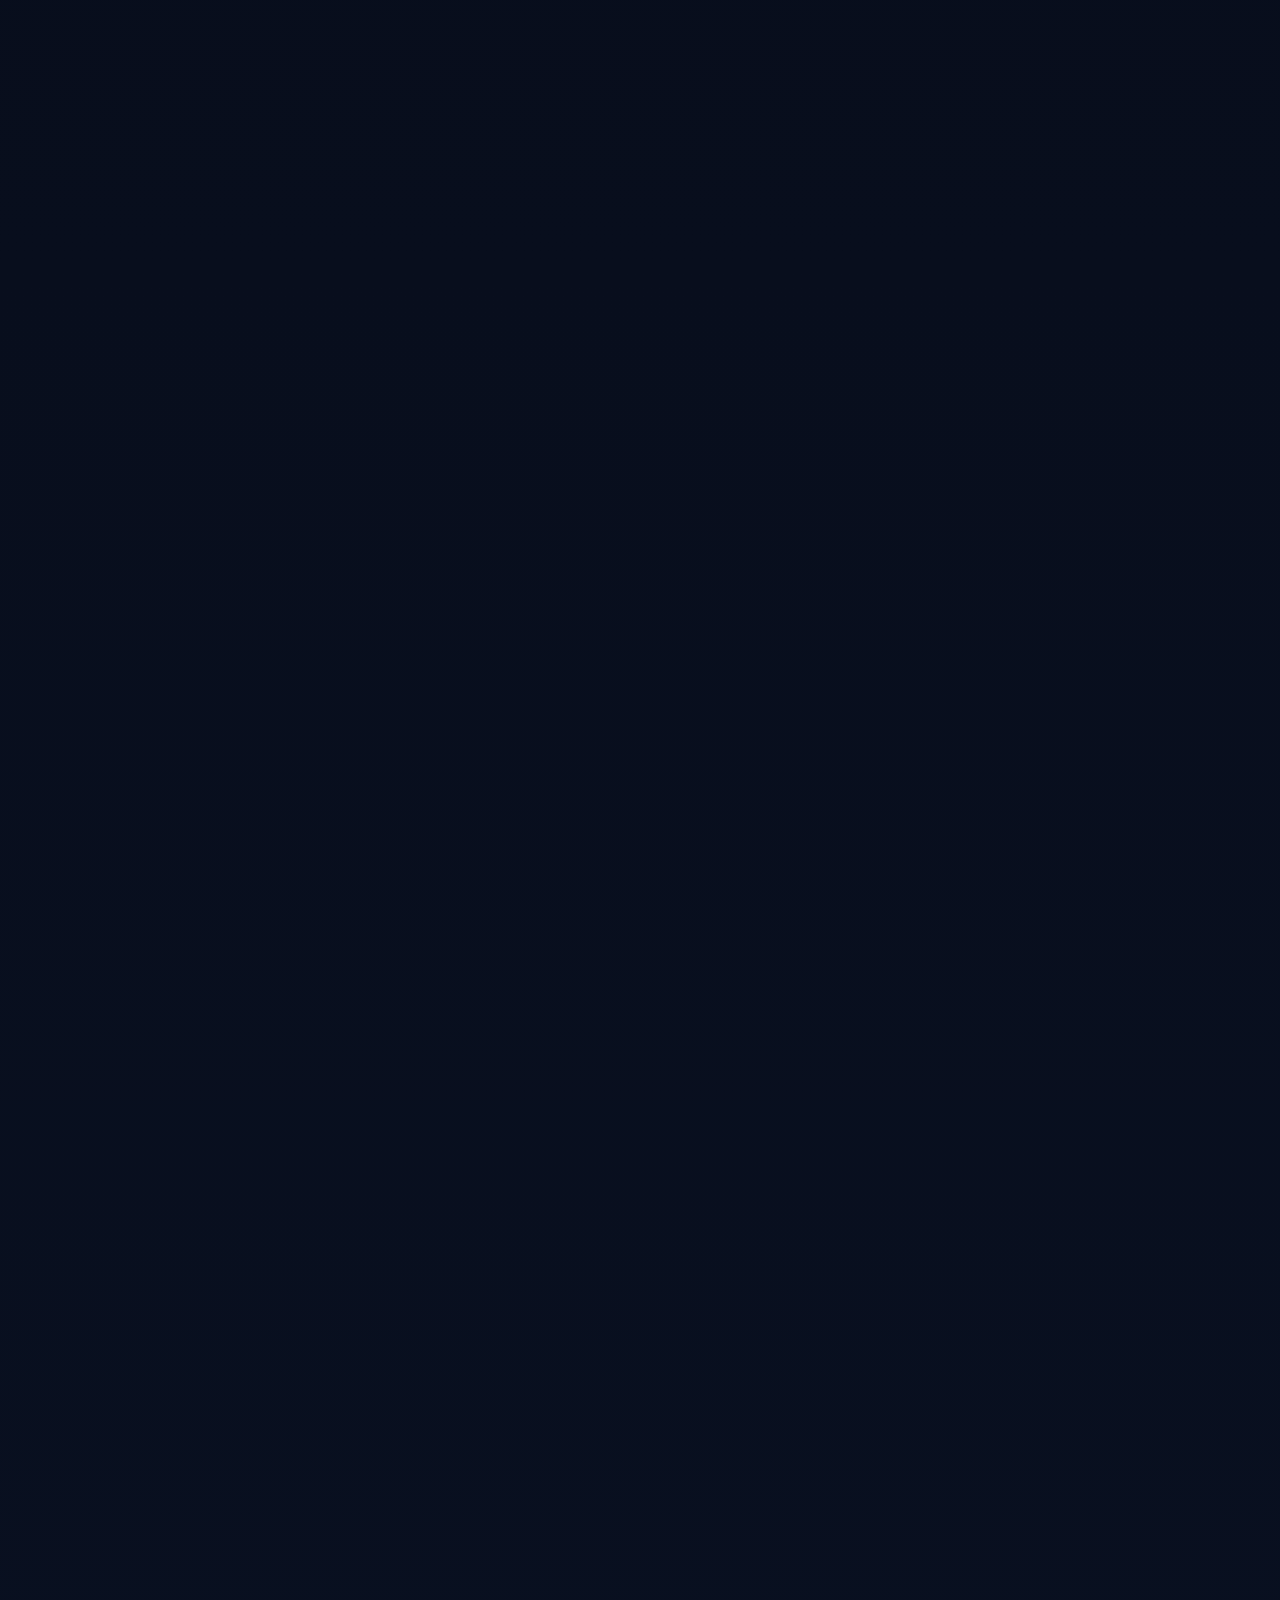
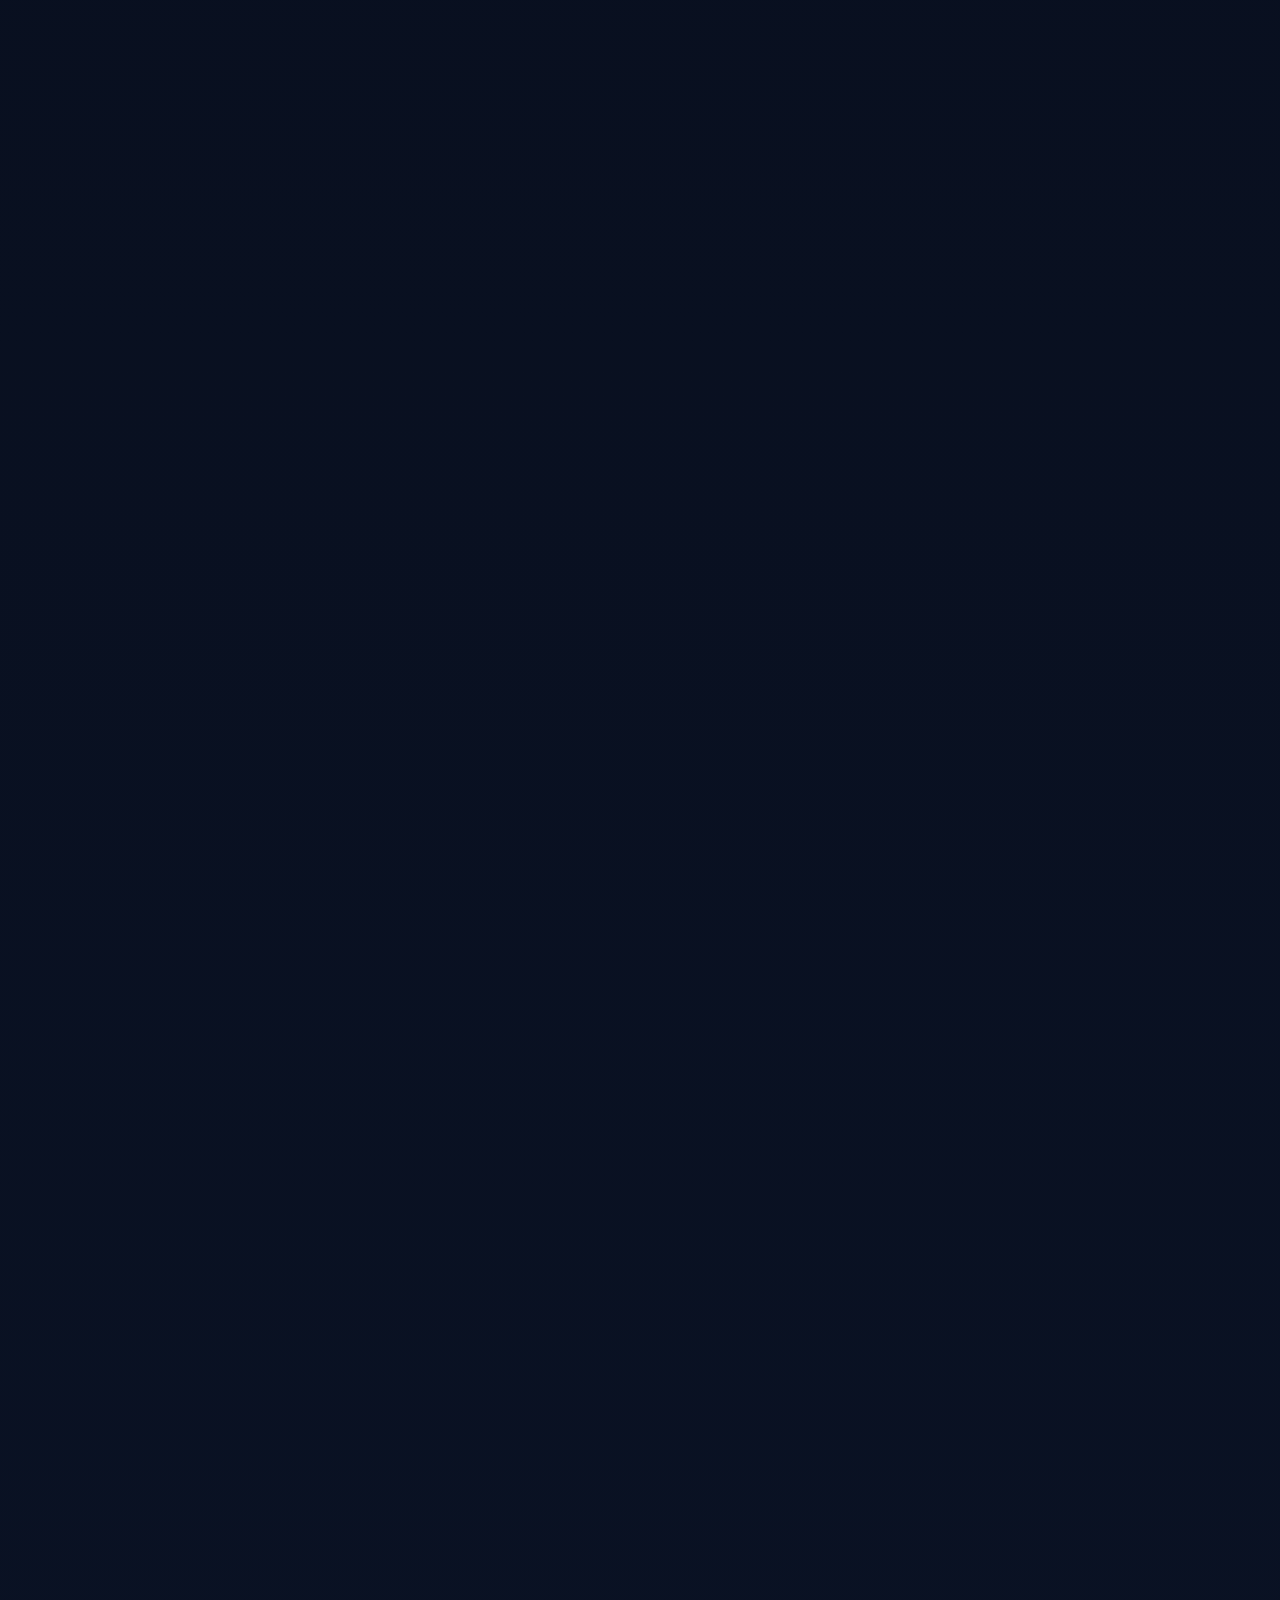
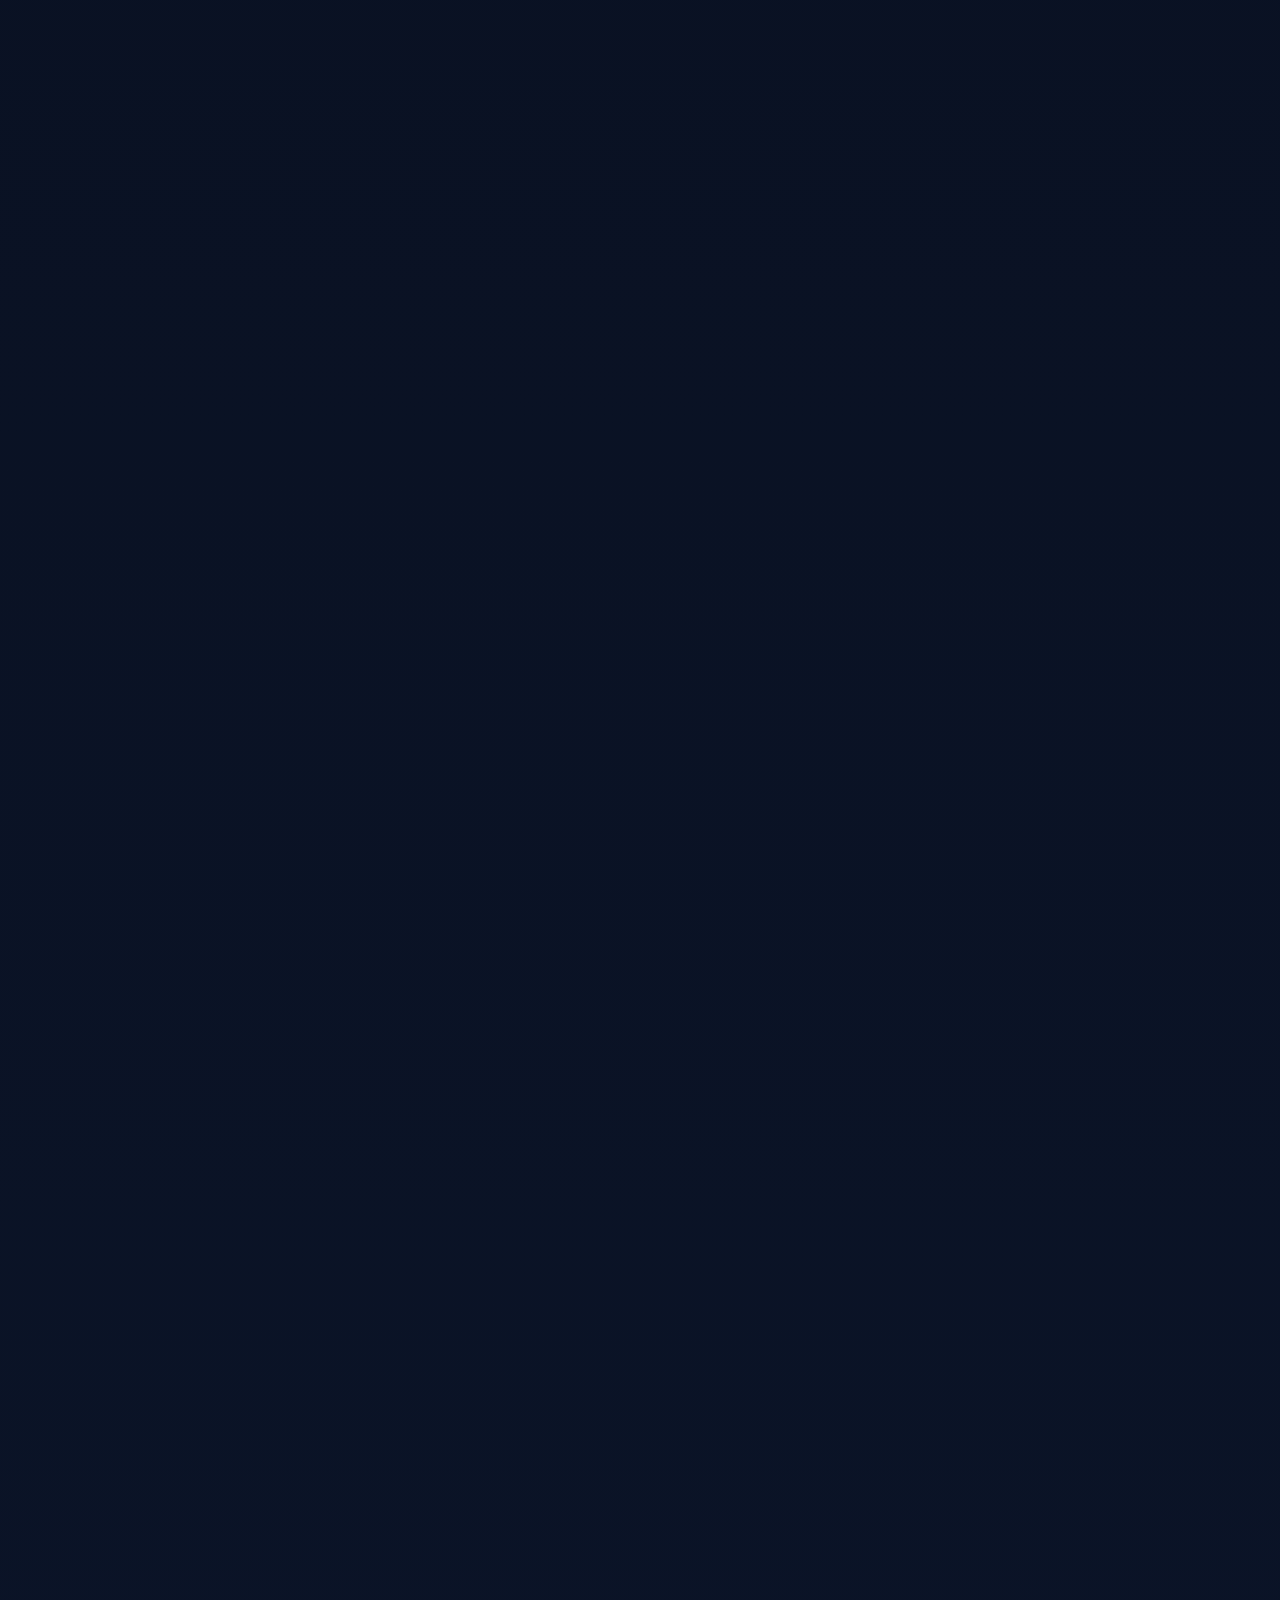
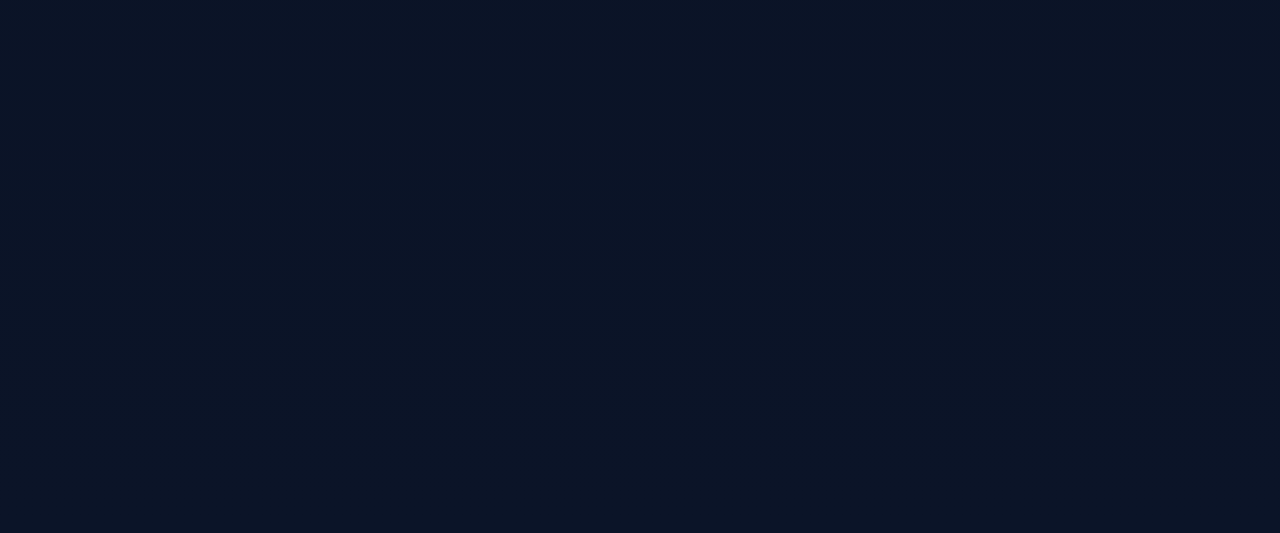
==== commit 889e2792: "Phase 4: Welcome Back toast, history badge count, and account persistence polish" ====
--- a/index.html
+++ b/index.html
@@ -1022,7 +1022,7 @@
   <script src="https://www.gstatic.com/firebasejs/10.8.0/firebase-app-compat.js"></script>
   <script src="https://www.gstatic.com/firebasejs/10.8.0/firebase-firestore-compat.js"></script>
 
-  <script src="script.js?v=20260316-elite-v6" defer></script>
+  <script src="script.js?v=20260316-elite-v7" defer></script>
 </body>
 
 </html>
--- a/styles.css
+++ b/styles.css
@@ -1296,6 +1296,10 @@
   color: #4ade80;
 }
 
+.register-status.error {
+  color: #f87171;
+}
+
 .trust-seals {
   display: flex;
   flex-wrap: wrap;
@@ -3316,6 +3320,107 @@
 .history-ticket__actions .btn {
   padding: 6px 14px;
   font-size: 0.72rem;
+}
+
+/* ========== Welcome Back Toast ========== */
+.welcome-toast {
+  position: fixed;
+  bottom: 30px;
+  left: 50%;
+  transform: translateX(-50%) translateY(120px);
+  z-index: 8000;
+  display: flex;
+  align-items: center;
+  gap: 14px;
+  padding: 16px 20px;
+  border-radius: var(--radius-lg);
+  border: var(--border-glass);
+  background: rgba(11, 19, 38, 0.92);
+  backdrop-filter: blur(24px) saturate(1.6);
+  -webkit-backdrop-filter: blur(24px) saturate(1.6);
+  box-shadow:
+    0 20px 50px rgba(0, 0, 0, 0.5),
+    0 0 30px rgba(34, 211, 238, 0.1);
+  opacity: 0;
+  transition: all 0.6s cubic-bezier(0.16, 1, 0.3, 1);
+  max-width: min(460px, calc(100vw - 32px));
+}
+
+.welcome-toast.visible {
+  transform: translateX(-50%) translateY(0);
+  opacity: 1;
+}
+
+.welcome-toast__avatar {
+  width: 44px;
+  height: 44px;
+  border-radius: 50%;
+  background: var(--grad-action);
+  color: #fff;
+  font-family: var(--ff-display);
+  font-size: 1.4rem;
+  display: flex;
+  align-items: center;
+  justify-content: center;
+  flex-shrink: 0;
+  box-shadow: 0 4px 14px rgba(111, 125, 255, 0.4);
+}
+
+.welcome-toast__text {
+  display: flex;
+  flex-direction: column;
+  gap: 2px;
+}
+
+.welcome-toast__text strong {
+  font-size: 0.95rem;
+  color: var(--text-base);
+}
+
+.welcome-toast__text span {
+  font-size: 0.82rem;
+  color: var(--text-muted);
+}
+
+.welcome-toast__close {
+  background: none;
+  border: none;
+  color: var(--text-muted);
+  font-size: 1.4rem;
+  padding: 4px 8px;
+  cursor: pointer;
+  border-radius: 8px;
+  transition: all 0.2s;
+  margin-left: auto;
+  flex-shrink: 0;
+}
+
+.welcome-toast__close:hover {
+  color: var(--text-base);
+  background: rgba(255, 255, 255, 0.08);
+}
+
+/* ========== History Badge Count ========== */
+.history-badge {
+  display: inline-flex;
+  align-items: center;
+  justify-content: center;
+  min-width: 20px;
+  height: 20px;
+  padding: 0 6px;
+  border-radius: 999px;
+  background: var(--grad-action);
+  color: #fff;
+  font-size: 0.7rem;
+  font-weight: 800;
+  margin-left: 8px;
+  box-shadow: 0 2px 8px rgba(111, 125, 255, 0.4);
+  animation: badge-pop 0.4s cubic-bezier(0.34, 1.56, 0.64, 1);
+}
+
+@keyframes badge-pop {
+  0% { transform: scale(0); }
+  100% { transform: scale(1); }
 }
 
 /* ========== Register form wrap: relative for auth gate ========== */
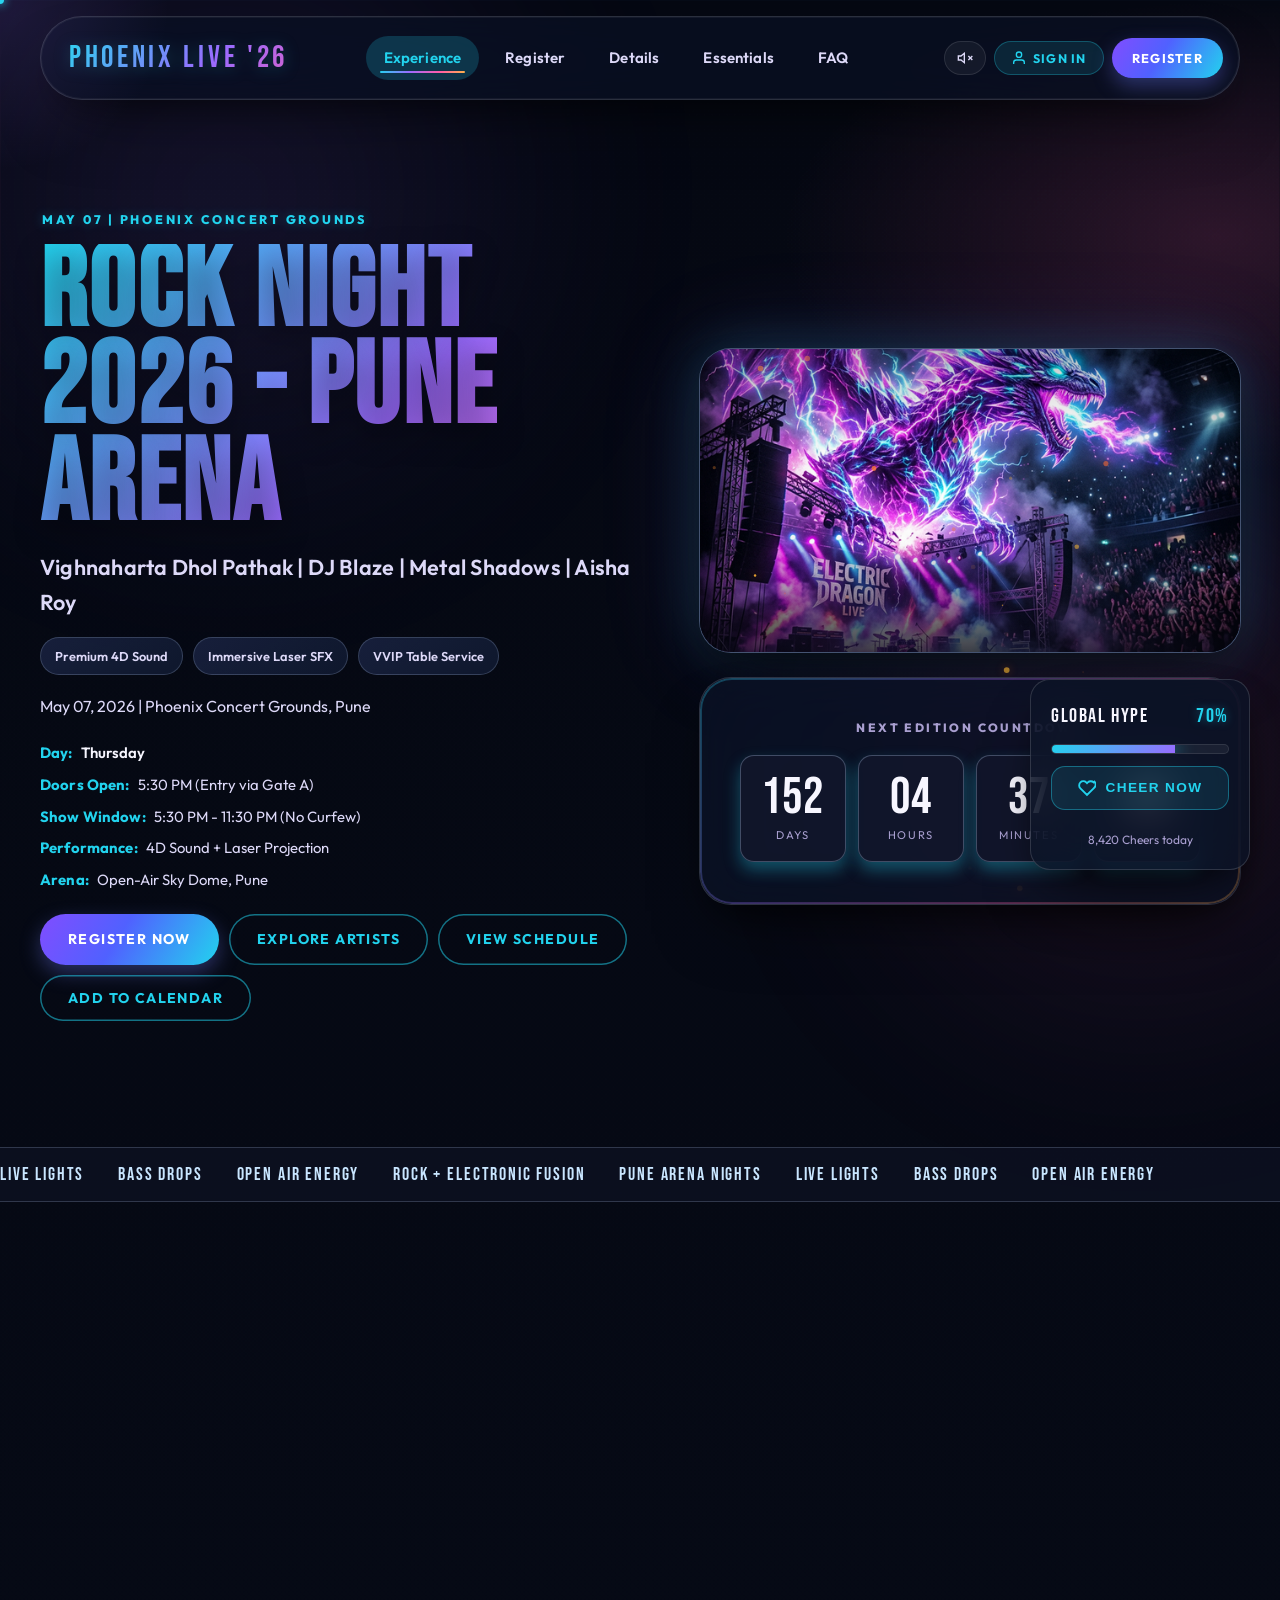
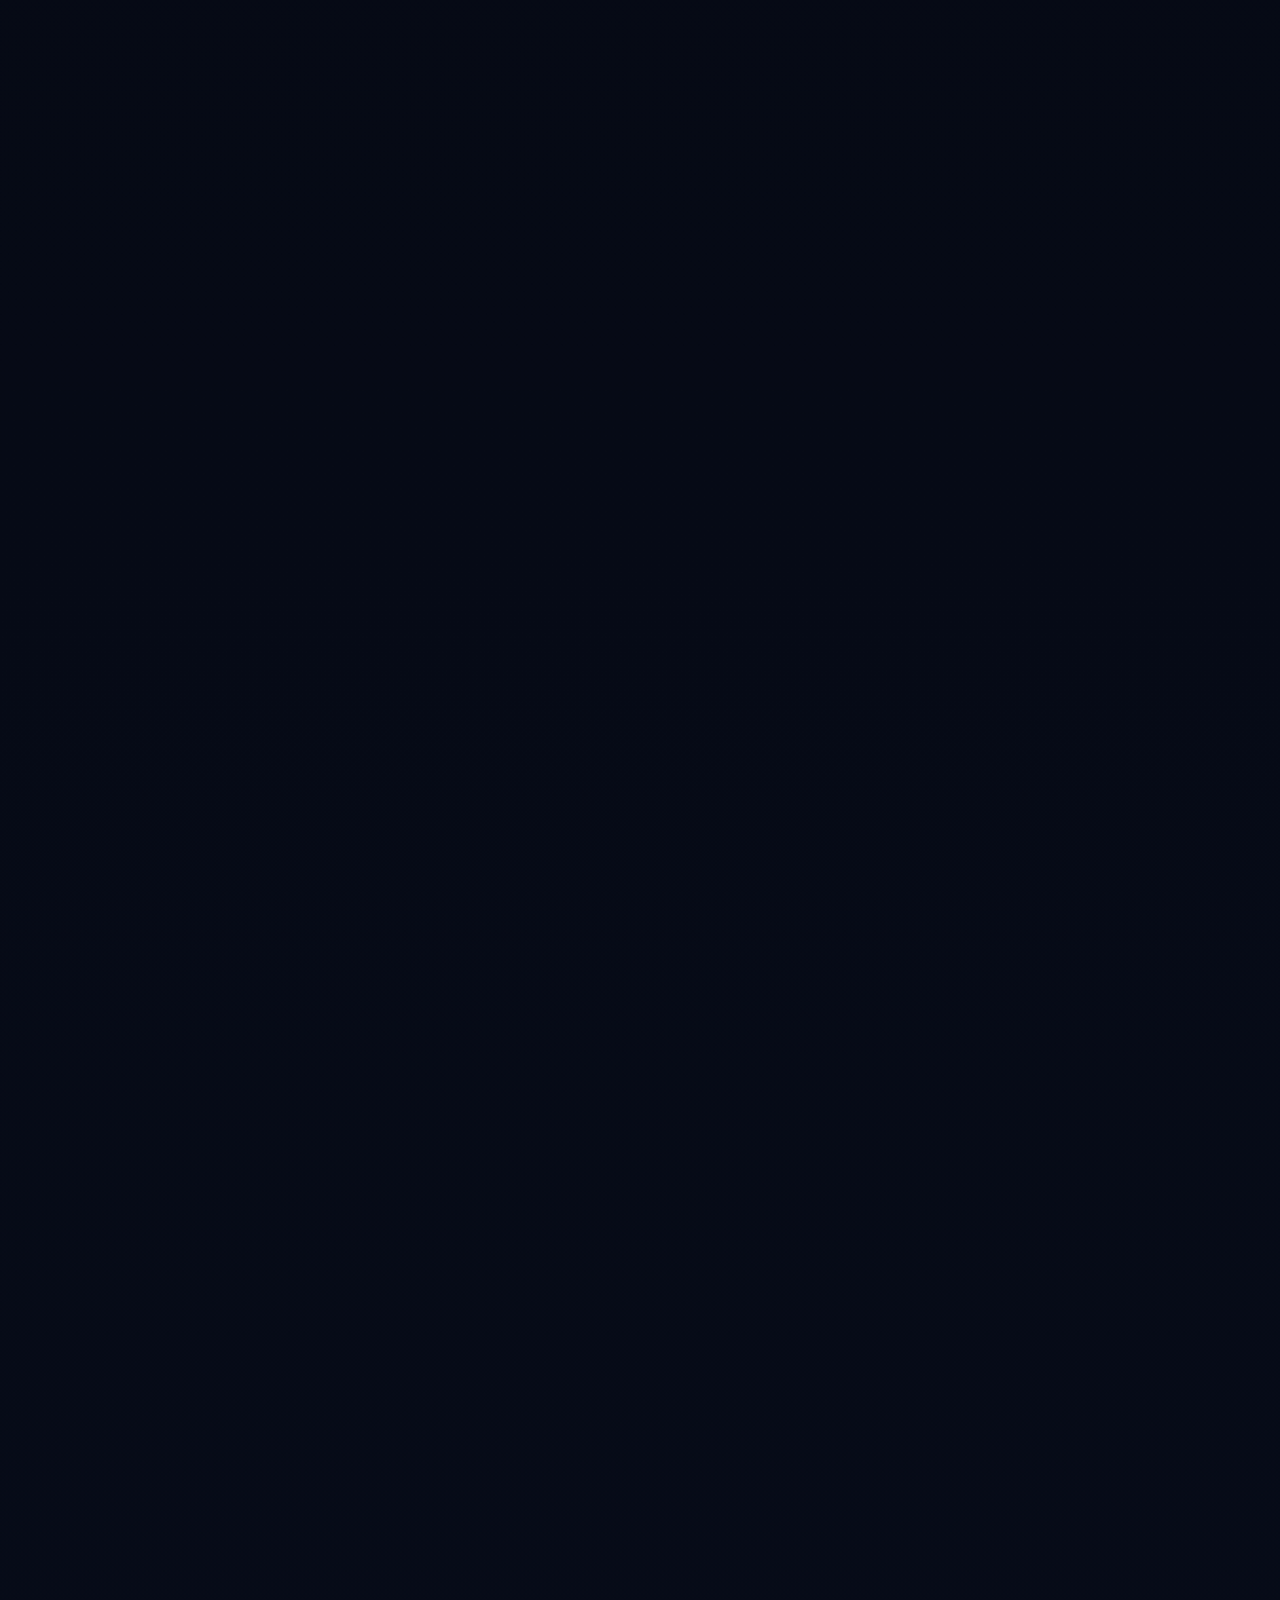
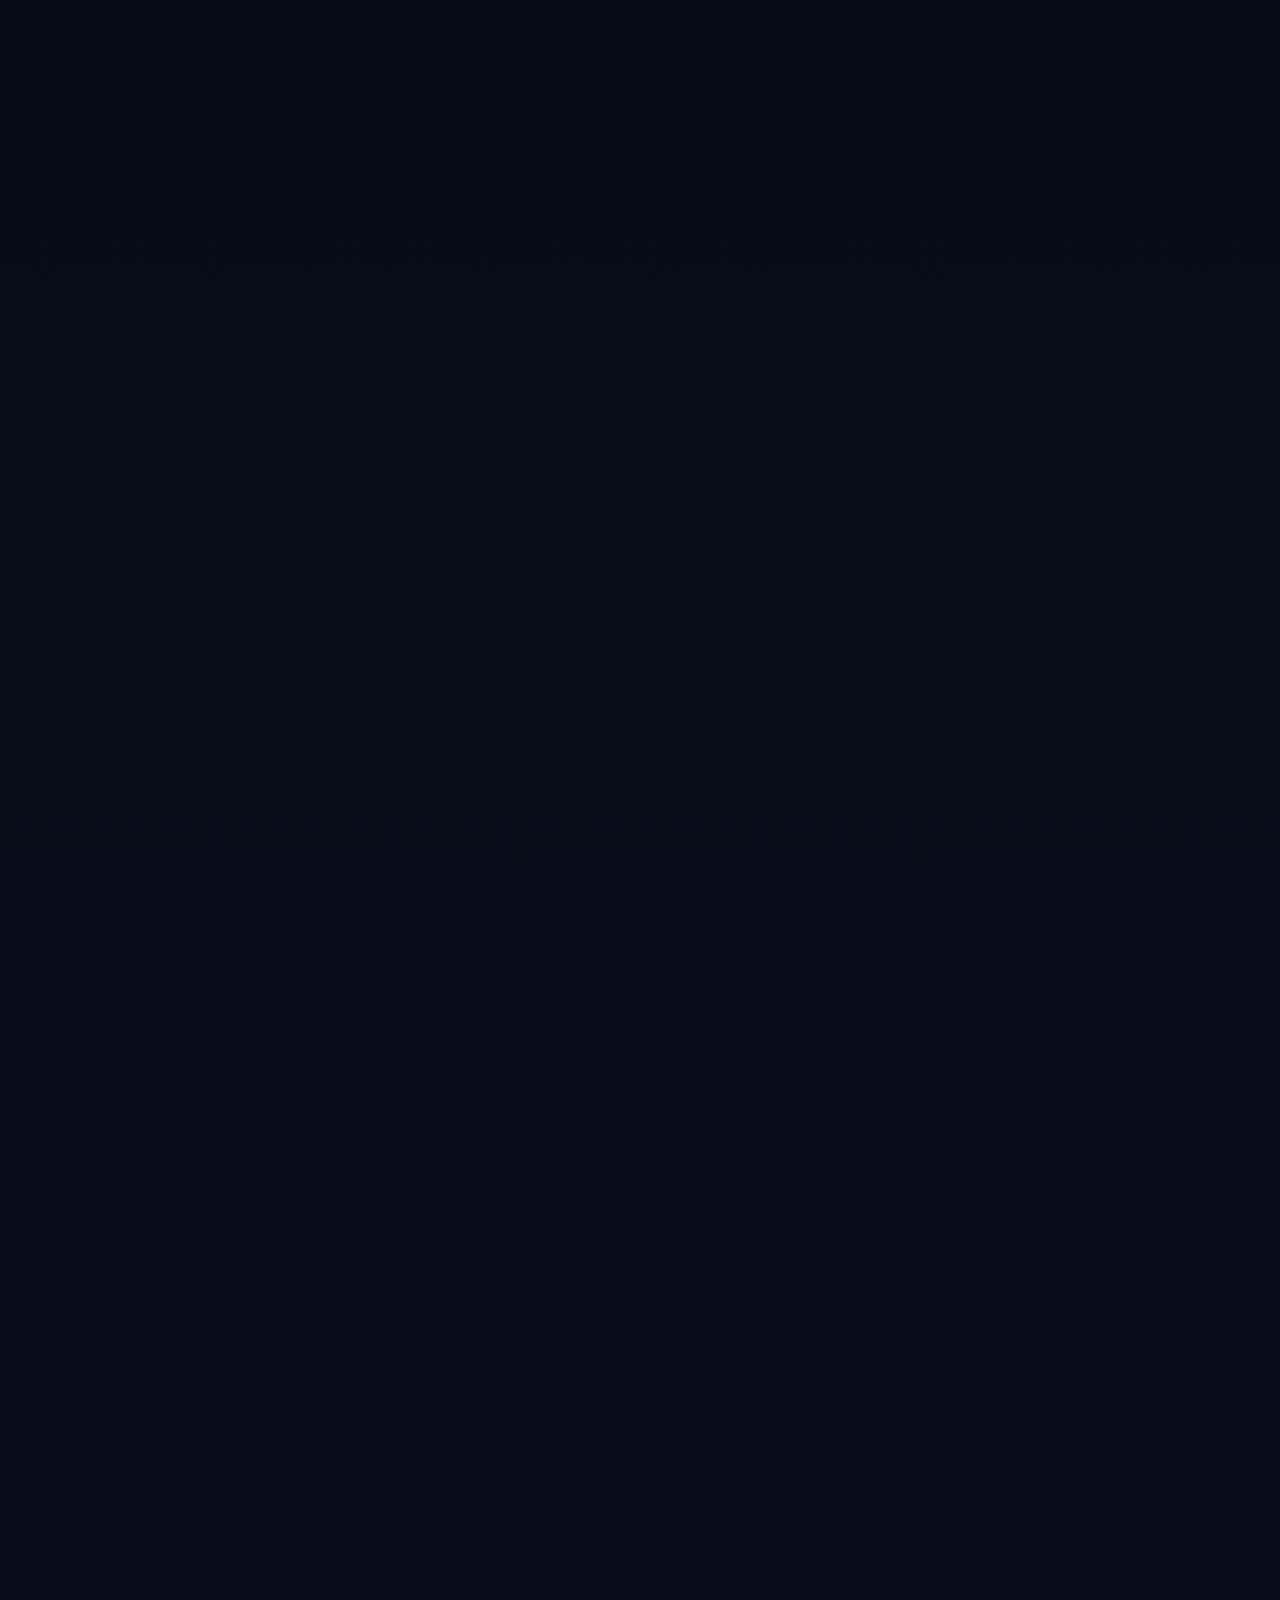
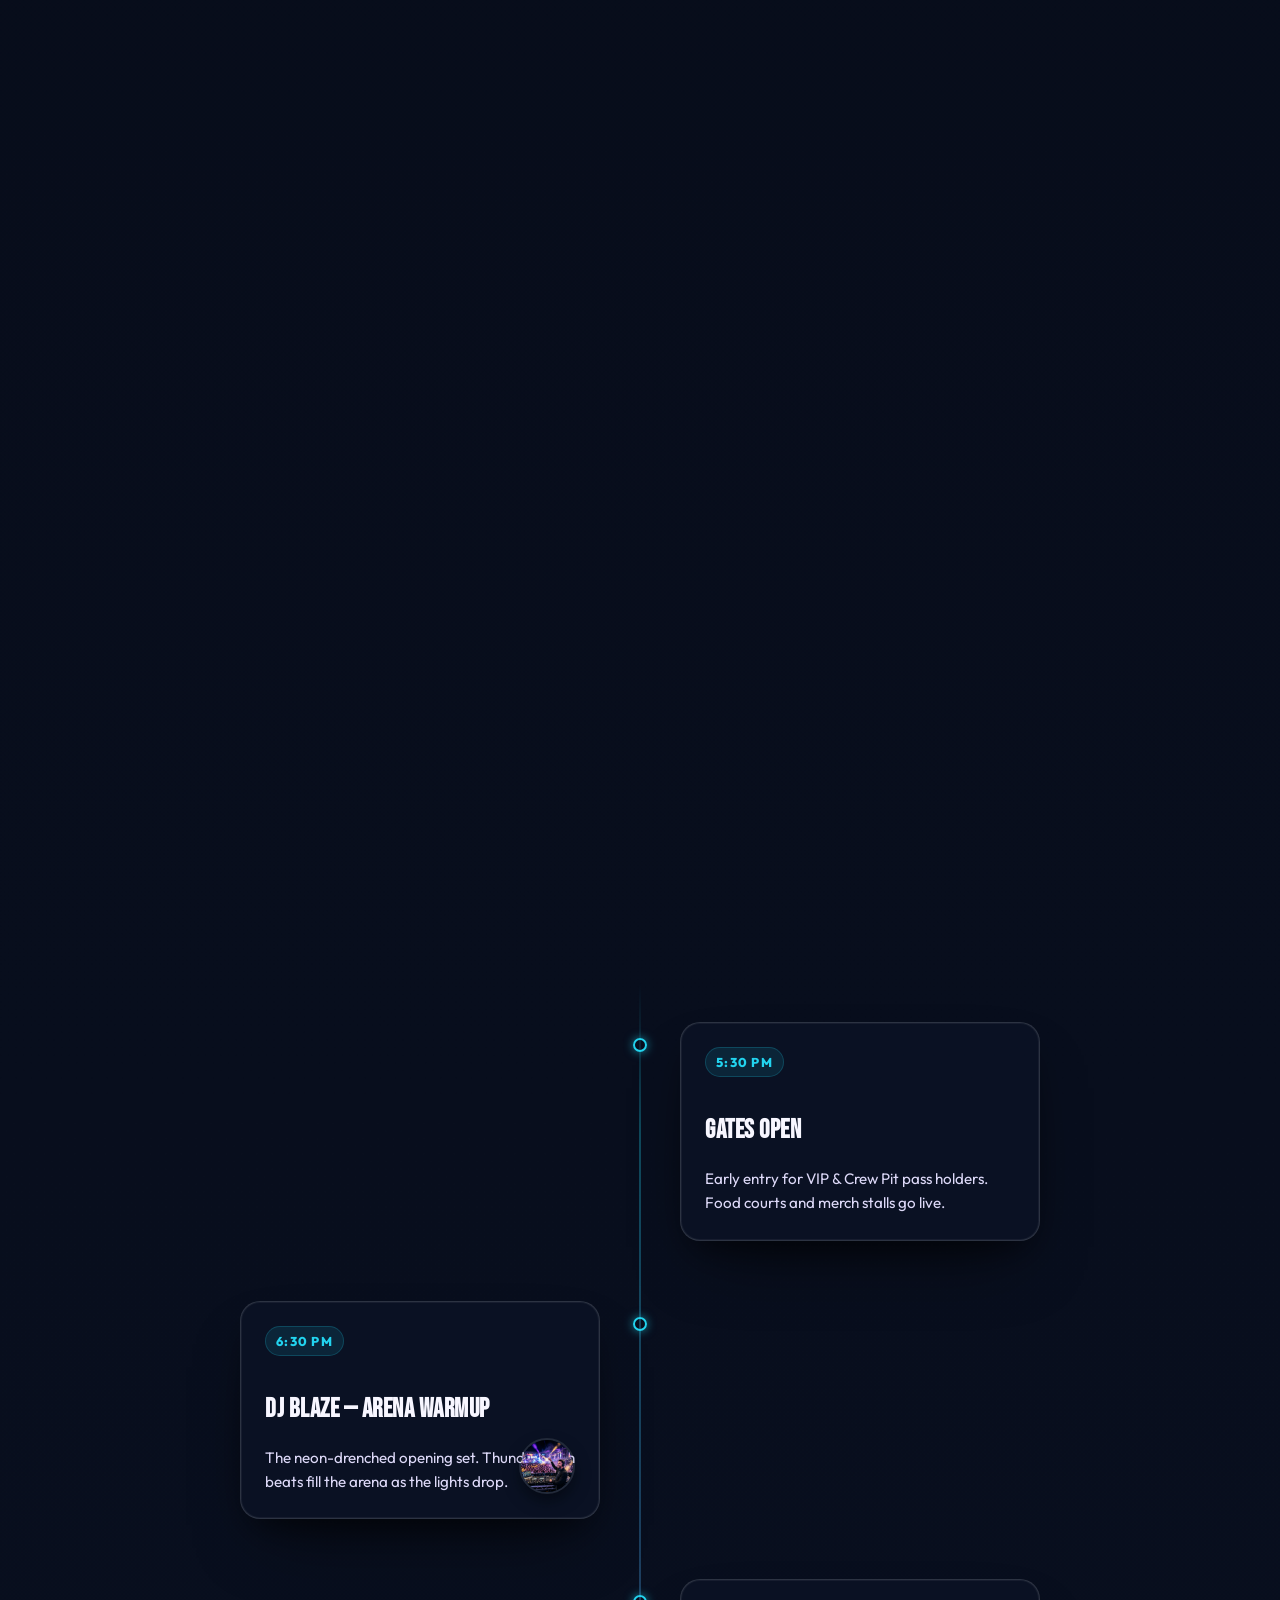
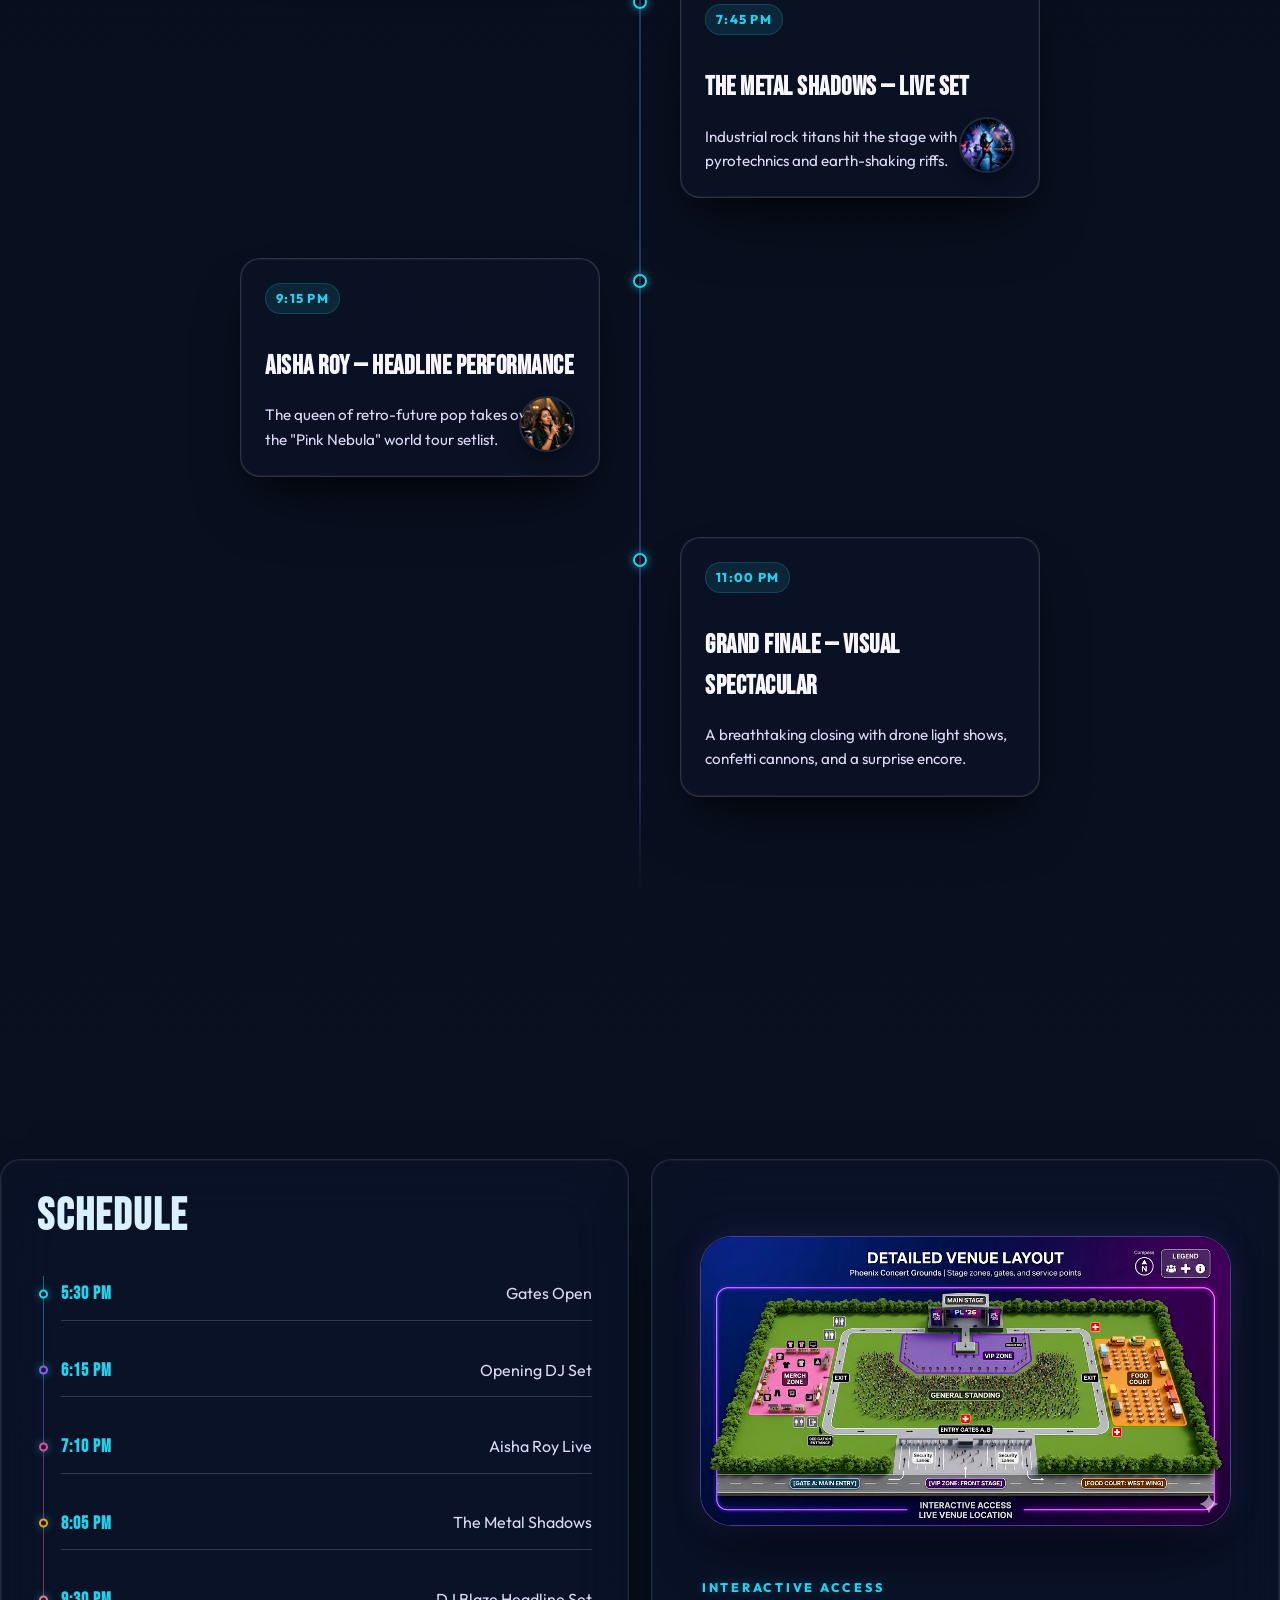
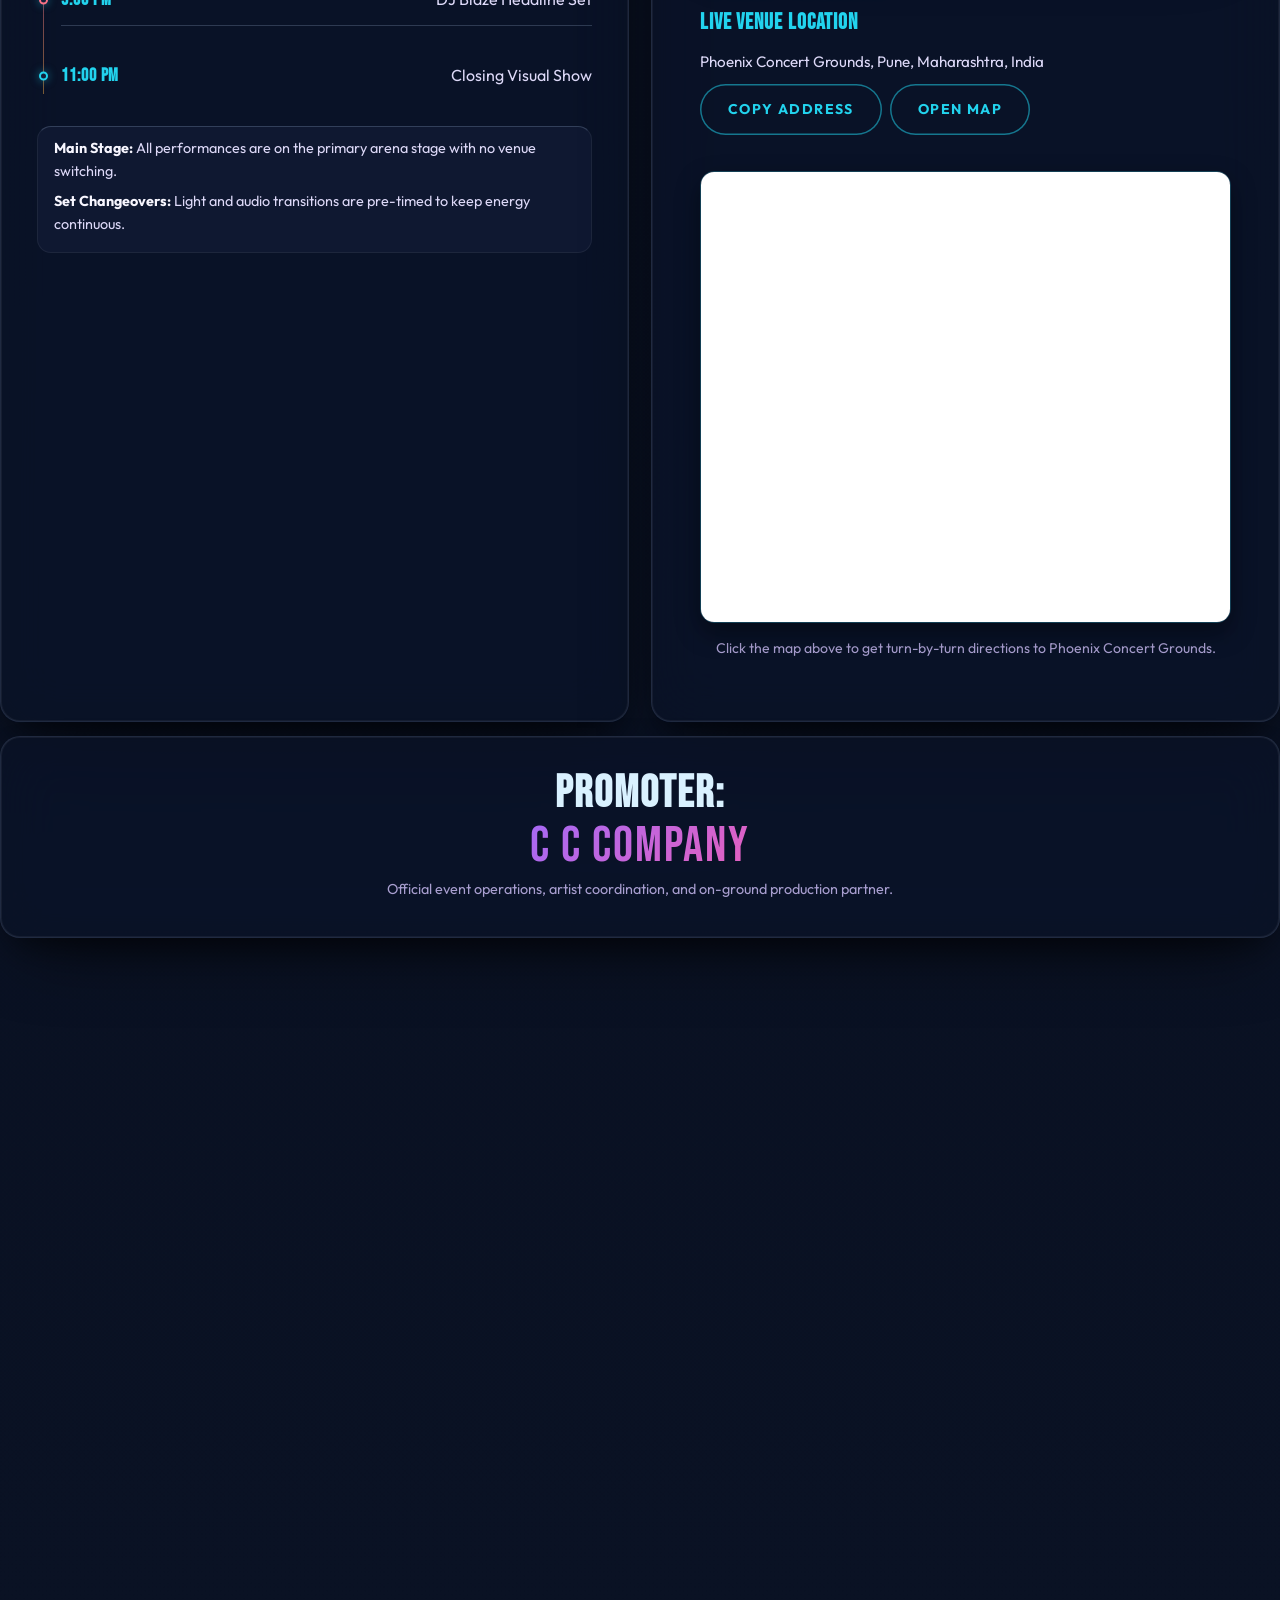
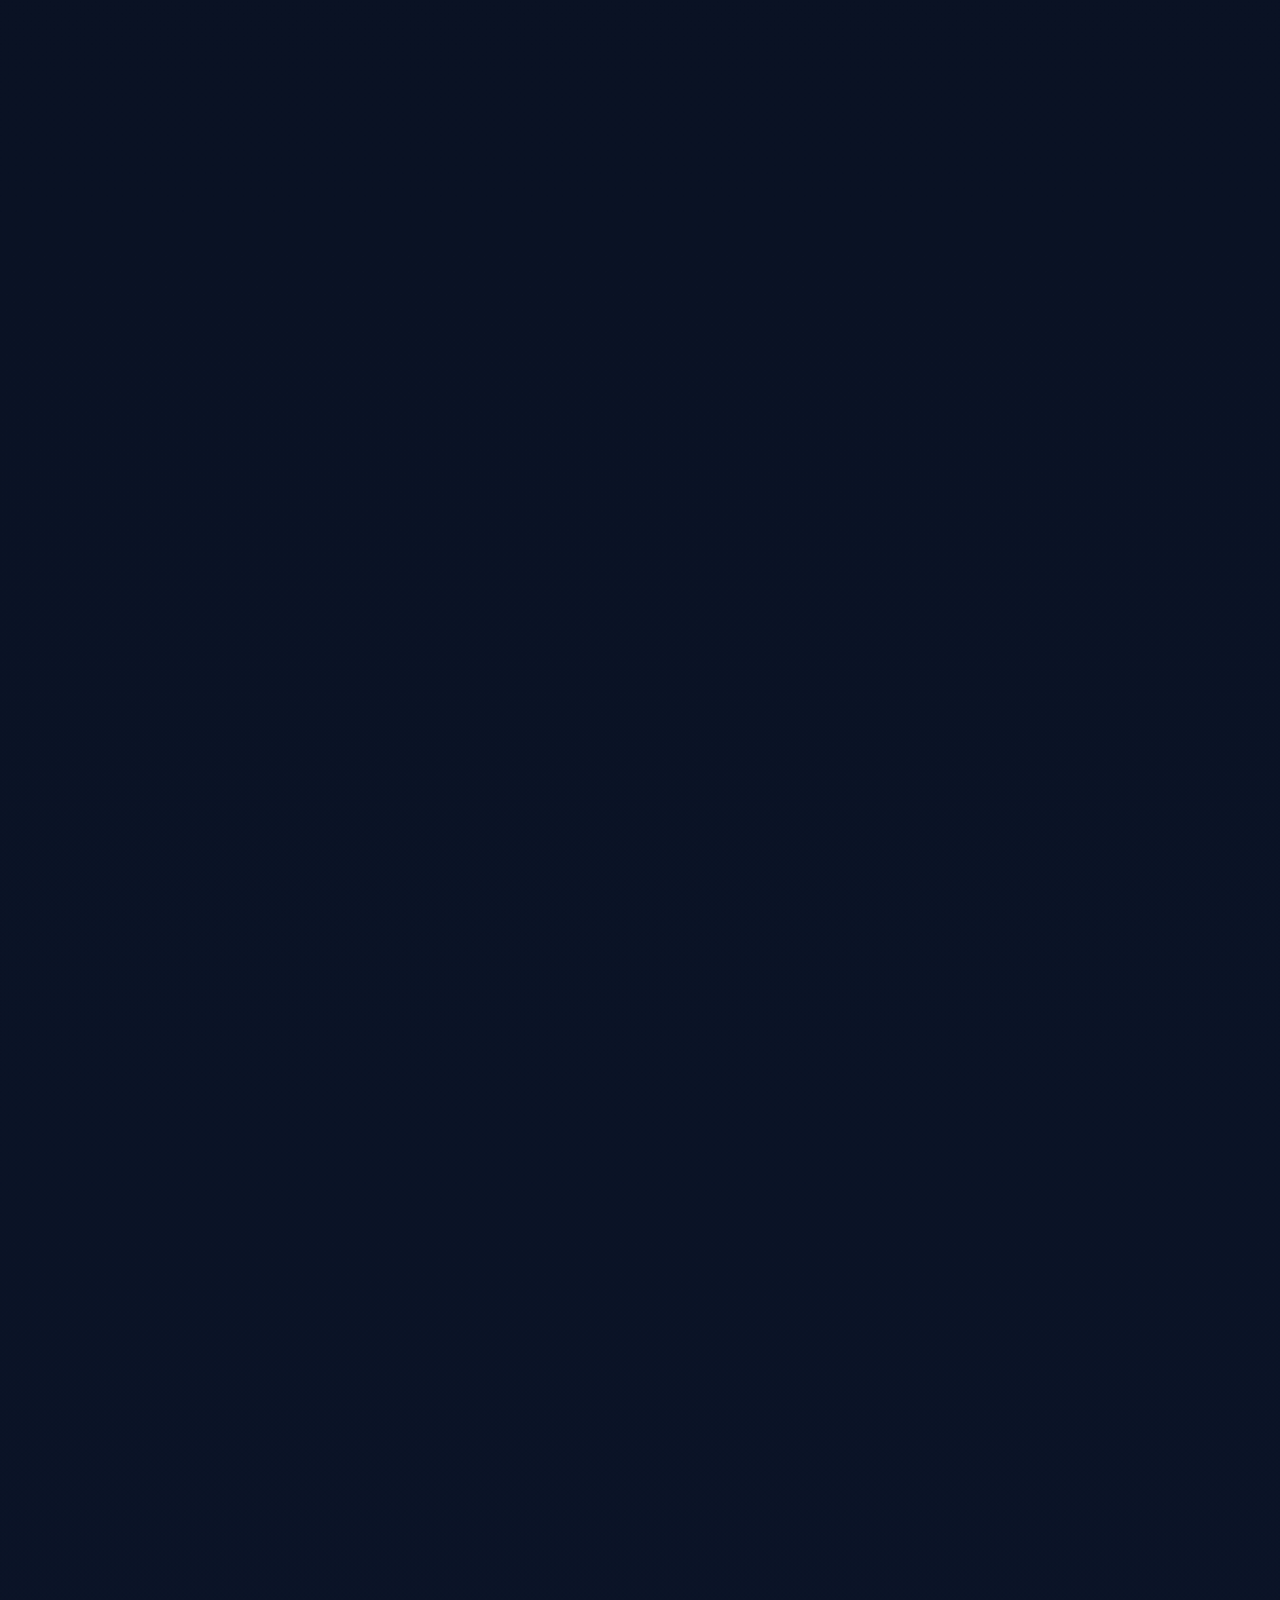
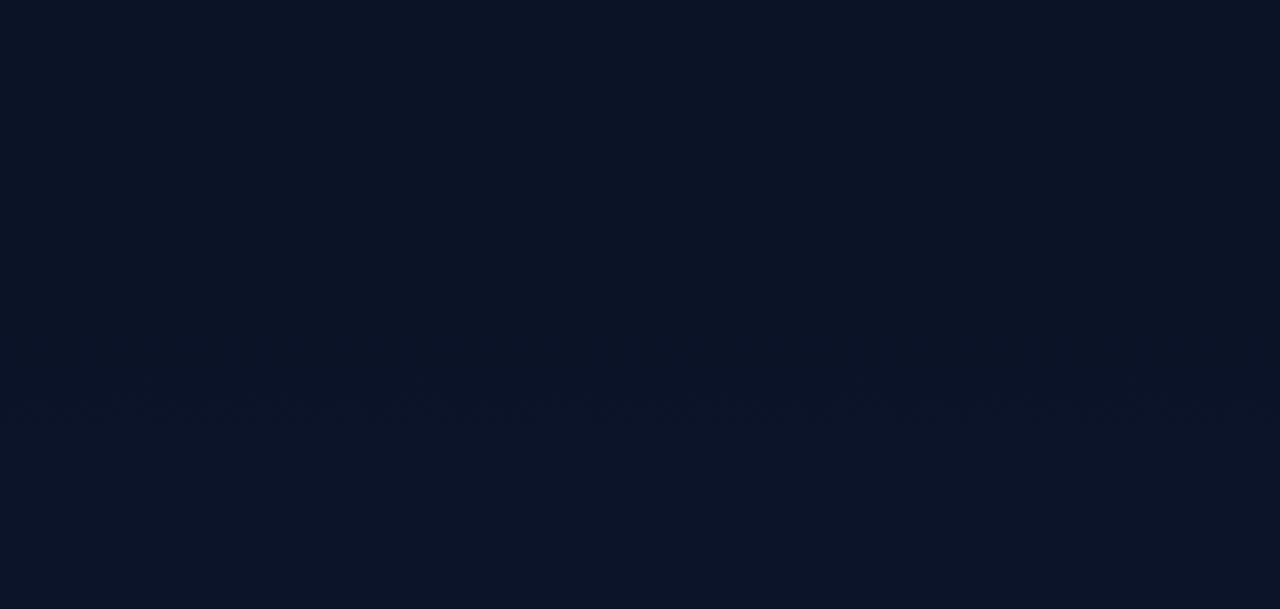
==== commit e30b1d2d: "Phase 5-8: Event Timeline, Parallax Depth, WebP Hero Image, Staggered Reveals, JSON-LD enhancements," ====
--- a/index.html
+++ b/index.html
@@ -63,6 +63,10 @@
         {
           "@type": "Person",
           "name": "Aisha Roy"
+        },
+        {
+          "@type": "MusicGroup",
+          "name": "Marathi Folk - Dhol Tasha Pathak"
         }
       ]
     }
@@ -506,7 +510,65 @@
       </article>
     </section>
 
-    <section id="details" class="section">
+    <section id="timeline" class="section">
+      <div class="section-heading reveal">
+        <p class="eyebrow">The Night Unfolds</p>
+        <h2>Event Timeline</h2>
+        <p>Every moment curated for an unforgettable experience.</p>
+      </div>
+
+      <div class="timeline reveal">
+        <div class="timeline__line" aria-hidden="true"></div>
+
+        <div class="timeline__item" data-time="5:30 PM">
+          <div class="timeline__marker"></div>
+          <div class="timeline__card glass">
+            <span class="timeline__time">5:30 PM</span>
+            <h3>Gates Open</h3>
+            <p>Early entry for VIP & Crew Pit pass holders. Food courts and merch stalls go live.</p>
+          </div>
+        </div>
+
+        <div class="timeline__item" data-time="6:30 PM">
+          <div class="timeline__marker"></div>
+          <div class="timeline__card glass">
+            <span class="timeline__time">6:30 PM</span>
+            <h3>DJ Blaze — Arena Warmup</h3>
+            <p>The neon-drenched opening set. Thunder-Tech beats fill the arena as the lights drop.</p>
+            <img src="assets/dj-blaze.webp" alt="DJ Blaze" class="timeline__artist-img" loading="lazy" width="48" height="48" />
+          </div>
+        </div>
+
+        <div class="timeline__item" data-time="7:45 PM">
+          <div class="timeline__marker"></div>
+          <div class="timeline__card glass">
+            <span class="timeline__time">7:45 PM</span>
+            <h3>The Metal Shadows — Live Set</h3>
+            <p>Industrial rock titans hit the stage with pyrotechnics and earth-shaking riffs.</p>
+            <img src="assets/metal-shadows.webp" alt="The Metal Shadows" class="timeline__artist-img" loading="lazy" width="48" height="48" />
+          </div>
+        </div>
+
+        <div class="timeline__item" data-time="9:15 PM">
+          <div class="timeline__marker"></div>
+          <div class="timeline__card glass">
+            <span class="timeline__time">9:15 PM</span>
+            <h3>Aisha Roy — Headline Performance</h3>
+            <p>The queen of retro-future pop takes over with the "Pink Nebula" world tour setlist.</p>
+            <img src="assets/aisha-roy.webp" alt="Aisha Roy" class="timeline__artist-img" loading="lazy" width="48" height="48" />
+          </div>
+        </div>
+
+        <div class="timeline__item" data-time="11:00 PM">
+          <div class="timeline__marker"></div>
+          <div class="timeline__card glass">
+            <span class="timeline__time">11:00 PM</span>
+            <h3>Grand Finale — Visual Spectacular</h3>
+            <p>A breathtaking closing with drone light shows, confetti cannons, and a surprise encore.</p>
+          </div>
+        </div>
+      </div>
+    </section>
       <div class="section-heading reveal">
         <p class="eyebrow">Know Before You Go</p>
         <h2>Event Details</h2>
--- a/styles.css
+++ b/styles.css
@@ -997,6 +997,33 @@
   box-shadow: 0 8px 16px rgba(34, 211, 238, 0.34);
 }
 
+.counter.is-updated .counter__value {
+  animation: counter-flip 0.5s cubic-bezier(0.34, 1.56, 0.64, 1);
+}
+
+@keyframes counter-flip {
+  0% { transform: rotateX(0) scale(1); }
+  40% { transform: rotateX(90deg) scale(0.9); opacity: 0.3; }
+  60% { transform: rotateX(-15deg) scale(1.05); opacity: 1; }
+  100% { transform: rotateX(0) scale(1); }
+}
+
+/* ========== Staggered Artist Card Entrance ========== */
+.experience-stack .spotlight-section:nth-child(1) { --reveal-delay: 0ms; }
+.experience-stack .spotlight-section:nth-child(2) { --reveal-delay: 120ms; }
+.experience-stack .spotlight-section:nth-child(3) { --reveal-delay: 240ms; }
+.experience-stack .spotlight-section:nth-child(4) { --reveal-delay: 360ms; }
+
+/* Glowing border pulse on artist cards when visible */
+.spotlight-section.visible {
+  animation: card-glow-pulse 3s ease-in-out 1s 1;
+}
+
+@keyframes card-glow-pulse {
+  0%, 100% { box-shadow: none; }
+  50% { box-shadow: 0 0 30px rgba(34, 211, 238, 0.15), 0 0 60px rgba(154, 107, 255, 0.08); }
+}
+
 .countdown.is-live .countdown__label::before {
   content: "";
   display: inline-block;
@@ -2619,6 +2646,133 @@
   box-shadow: var(--shadow-lux);
 }
 
+
+/* ========== Event Timeline ========== */
+.timeline {
+  position: relative;
+  max-width: 800px;
+  margin: 0 auto;
+  padding: 40px 0;
+}
+
+.timeline__line {
+  position: absolute;
+  top: 0;
+  bottom: 0;
+  left: 20px;
+  width: 2px;
+  background: linear-gradient(to bottom, transparent, rgba(34, 211, 238, 0.3) 10%, rgba(154, 107, 255, 0.3) 90%, transparent);
+}
+
+.timeline__item {
+  position: relative;
+  padding-left: 60px;
+  margin-bottom: 40px;
+  opacity: 0;
+  transform: translateX(-40px);
+  animation: timeline-in 0.8s cubic-bezier(0.16, 1, 0.3, 1) forwards;
+}
+
+.timeline__item:nth-child(2) { animation-delay: 100ms; }
+.timeline__item:nth-child(3) { animation-delay: 250ms; }
+.timeline__item:nth-child(4) { animation-delay: 400ms; }
+.timeline__item:nth-child(5) { animation-delay: 550ms; }
+.timeline__item:nth-child(6) { animation-delay: 700ms; }
+
+@keyframes timeline-in {
+  to {
+    opacity: 1;
+    transform: translateX(0);
+  }
+}
+
+.timeline__marker {
+  position: absolute;
+  left: 14px;
+  top: 16px;
+  width: 14px;
+  height: 14px;
+  border-radius: 50%;
+  background: var(--bg-main);
+  border: 2px solid var(--cyan);
+  box-shadow: 0 0 10px rgba(34, 211, 238, 0.6);
+  transition: all 0.3s var(--ease-main);
+  z-index: 2;
+}
+
+.timeline__item:hover .timeline__marker {
+  transform: scale(1.4);
+  background: var(--cyan);
+  box-shadow: 0 0 20px rgba(34, 211, 238, 0.8);
+}
+
+.timeline__card {
+  padding: 24px;
+  border-radius: var(--radius-lg);
+  position: relative;
+  transition: transform 0.4s var(--ease-main), box-shadow 0.4s var(--ease-main);
+}
+
+.timeline__card:hover {
+  transform: translateY(-4px) scale(1.01);
+  box-shadow: 0 16px 32px rgba(0, 0, 0, 0.4), 0 0 0 1px rgba(34, 211, 238, 0.2);
+}
+
+.timeline__time {
+  display: inline-block;
+  font-size: 0.8rem;
+  font-weight: 800;
+  letter-spacing: 0.1em;
+  color: var(--cyan);
+  margin-bottom: 8px;
+  padding: 4px 10px;
+  background: rgba(34, 211, 238, 0.1);
+  border-radius: 999px;
+  border: 1px solid rgba(34, 211, 238, 0.2);
+}
+
+.timeline__card h3 {
+  font-family: var(--ff-display);
+  font-size: 1.6rem;
+  letter-spacing: 0.02em;
+  color: var(--text-base);
+  margin-bottom: 12px;
+}
+
+.timeline__card p {
+  color: var(--text-dim);
+  font-size: 0.95rem;
+  line-height: 1.6;
+  margin-bottom: 0;
+}
+
+.timeline__artist-img {
+  position: absolute;
+  right: 24px;
+  bottom: 24px;
+  width: 56px;
+  height: 56px;
+  border-radius: 50%;
+  object-fit: cover;
+  border: 2px solid rgba(255, 255, 255, 0.1);
+  box-shadow: 0 8px 16px rgba(0, 0, 0, 0.4);
+  transition: transform 0.4s var(--ease-main);
+}
+
+.timeline__card:hover .timeline__artist-img {
+  transform: scale(1.1) rotate(5deg);
+  border-color: var(--cyan);
+}
+
+@media (min-width: 860px) {
+  .timeline__line { left: 50%; margin-left: -1px; }
+  .timeline__item { width: 50%; padding-left: 0; padding-right: 40px; margin-bottom: 60px; }
+  .timeline__item:nth-child(even) { margin-left: auto; padding-right: 0; padding-left: 40px; }
+  .timeline__marker { left: 100%; margin-left: -7px; }
+  .timeline__item:nth-child(even) .timeline__marker { left: 0; margin-left: -7px; }
+  .timeline__item { transform: translateX(-60px); }
+  .timeline__item:nth-child(even) { transform: translateX(60px); }
+}
 
 /* ========== Registration Modal ========== */
 .modal-overlay {
